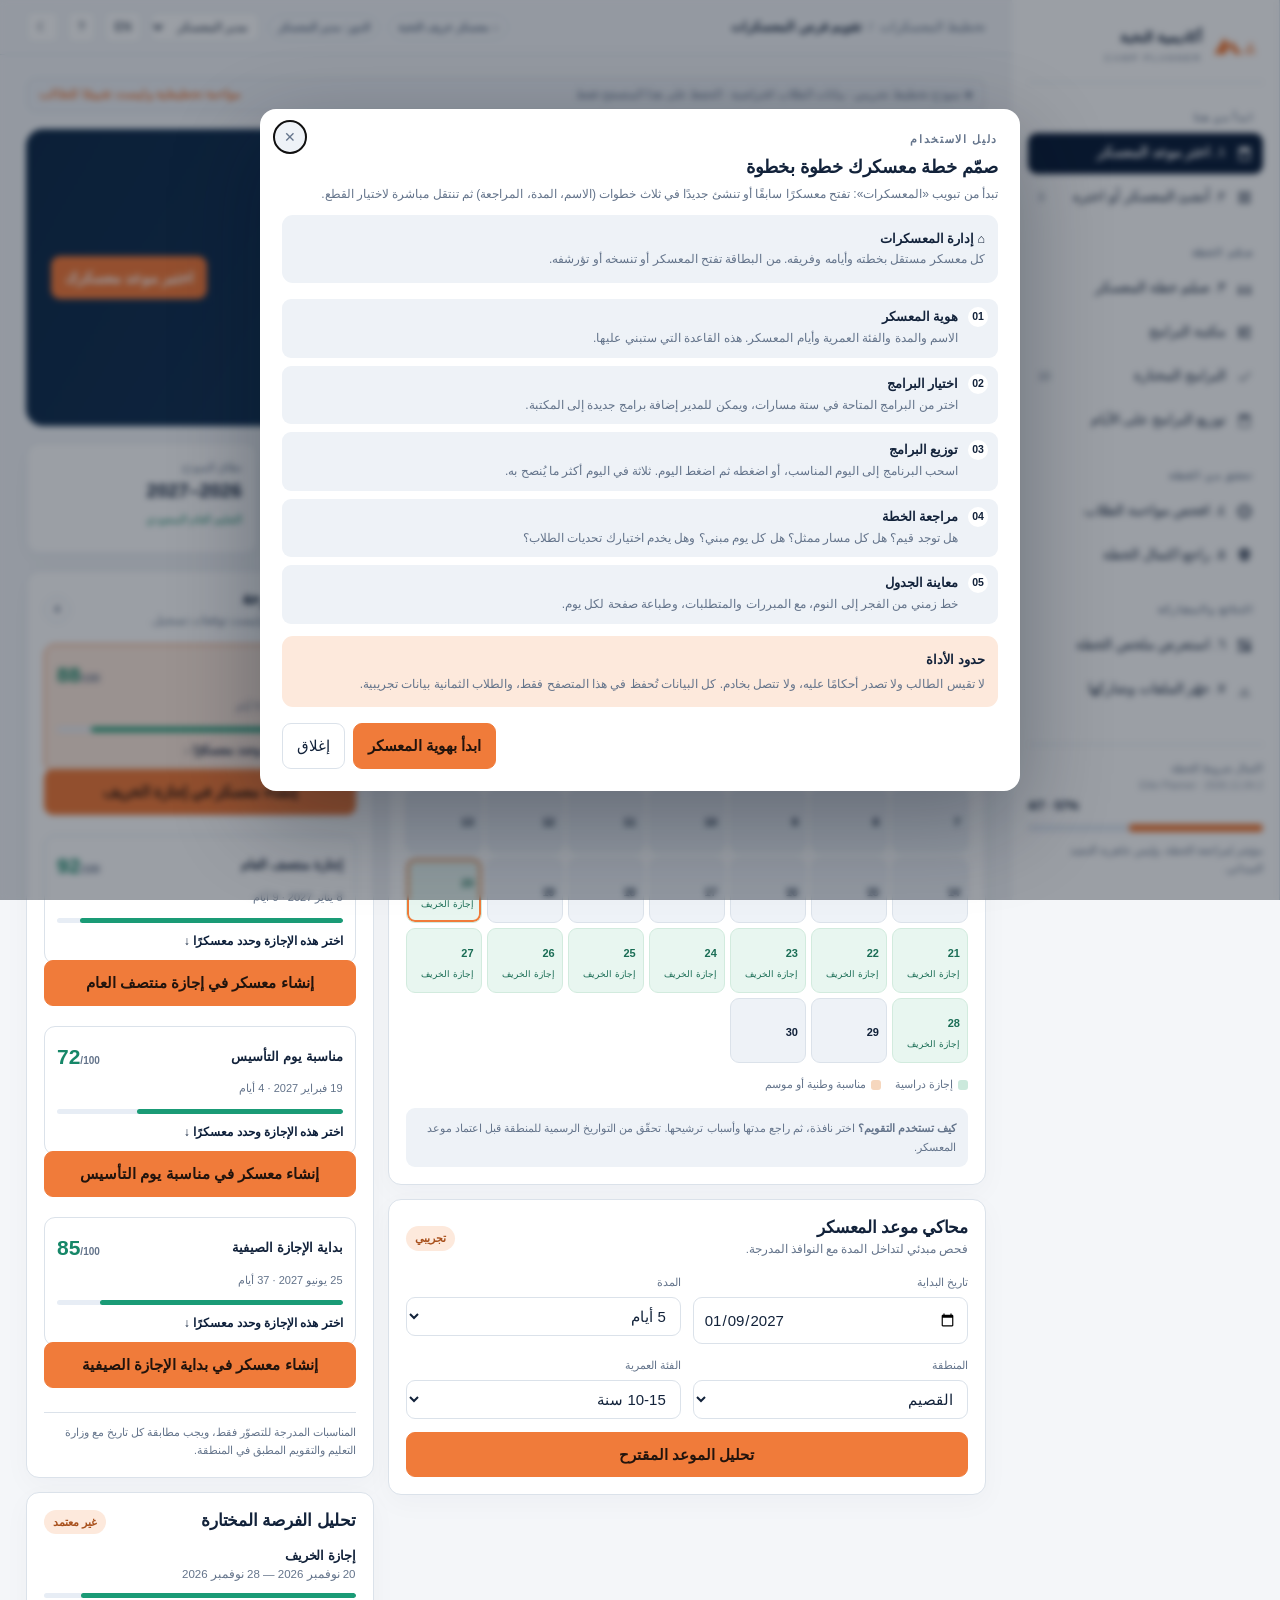
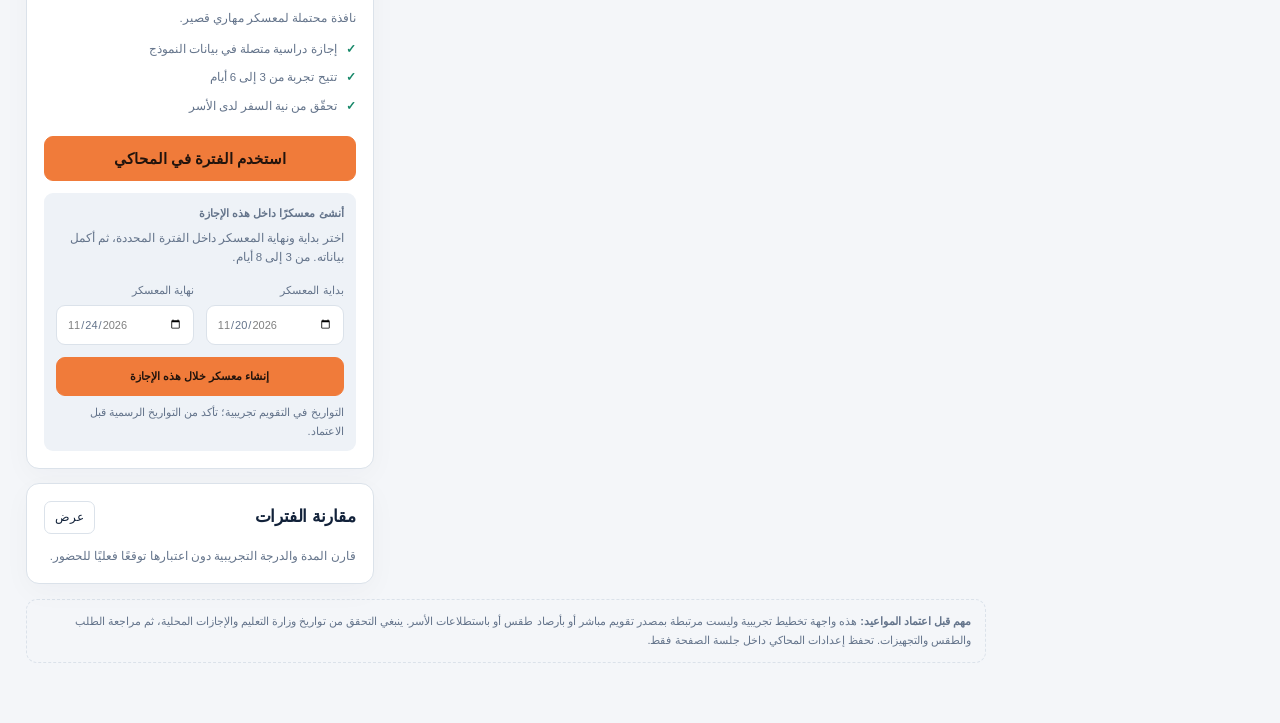
==== calendar.html @ 46fab177 "Expose create-camp buttons in calendar UI: calendar.html" ====
<!doctype html>
<html lang="ar" dir="rtl" data-theme="light">
<head>
<meta charset="utf-8">
<meta name="viewport" content="width=device-width,initial-scale=1">
<title>أكاديمية النخبة | منصة تخطيط المعسكرات</title>
<style>
:root{
  --bg:#f4f6f9;--surface:#fff;--soft:#eef2f7;--soft2:#e7edf5;--fg:#12223a;--muted:#64748b;
  --line:#dbe2ea;--accent:#f07b3a;--accentsoft:#fde9dc;--navy:#0d1f3a;--good:#168660;
  --warn:#c2410c;--bad:#b42318;--shadow:0 8px 28px #12223a08;
  color-scheme:light;
}
html[data-theme=dark]{
  --bg:#09131f;--surface:#101e30;--soft:#15263c;--soft2:#1a2c44;--fg:#e7edf5;--muted:#9fb0c4;
  --line:#26394e;--accentsoft:#3a281e;--good:#50cca0;--warn:#f0a868;--bad:#f07b7b;
  --shadow:0 8px 28px #0006;color-scheme:dark;
}
*{box-sizing:border-box}
body{margin:0;background:var(--bg);color:var(--fg);font:15px/1.7 Tahoma,"Segoe UI",Arial,sans-serif;-webkit-font-smoothing:antialiased}
button,input,select,textarea{font:inherit;color:inherit}
button{cursor:pointer;border:1px solid var(--line);border-radius:9px;background:var(--surface);padding:9px 14px;transition:.15s}
button:hover{border-color:var(--accent)}
button:disabled{cursor:not-allowed;opacity:.45}
button.primary{background:var(--accent);color:#22140d;border-color:var(--accent);font-weight:700}
button.primary:hover{filter:brightness(1.05)}
button.ghost{background:transparent}
button.small{font-size:12px;padding:5px 10px;border-radius:7px}
button.danger{color:var(--bad);border-color:#e0b4b4}
button.icon{padding:6px 9px}
a{color:inherit}
h1,h2,h3,h4{margin:0;line-height:1.35;letter-spacing:-.2px}
h1{font-size:26px;font-weight:800}
h2{font-size:18px;font-weight:800}
h3{font-size:15px;font-weight:700}
p{margin:0}
small{font-size:12px}
.muted{color:var(--muted)}
.help{color:var(--muted);font-size:12px;line-height:1.65}
.eyebrow{font-size:10.5px;letter-spacing:.16em;color:var(--muted);font-weight:700;text-transform:uppercase}
.mono{font-variant-numeric:tabular-nums}
.hidden{display:none!important}
.printonly{display:none}
.demo{display:flex;justify-content:space-between;align-items:center;gap:14px;flex-wrap:wrap;background:var(--soft);border:1px solid var(--line);border-radius:10px;padding:7px 12px;font-size:11.5px;color:var(--muted);margin-bottom:16px}
.demo span:last-child{color:var(--accent);font-weight:700;letter-spacing:.02em}

/* ---------- contextual manager guidance ---------- */
.admin-guide{background:var(--surface);border:1px solid var(--line);border-inline-start:3px solid var(--accent);border-radius:12px;padding:12px 15px;margin:0 0 17px;box-shadow:var(--shadow);font-size:12.5px}
.admin-guide-row{display:flex;gap:10px;align-items:flex-start}
.admin-guide-icon{width:23px;height:23px;flex:none;background:var(--accentsoft);color:var(--warn);border-radius:50%;display:grid;place-items:center;font-weight:800}
.admin-guide b{font-size:13px}.admin-guide p{color:var(--muted);margin:3px 0 0;line-height:1.8}
.admin-guide details{margin-top:9px;padding-top:8px;border-top:1px solid var(--line)}
.admin-guide summary{cursor:pointer;color:var(--fg);font-size:12px;font-weight:700}
.admin-guide:focus-within{outline:2px solid var(--accent);outline-offset:2px}
@media print{.admin-guide{display:none!important}}

/* ---------- layout ---------- */
#shell{display:grid;grid-template-columns:268px 1fr;min-height:100vh}
#sidebar{position:sticky;top:0;height:100vh;overflow:auto;background:var(--surface);border-inline-start:1px solid var(--line);padding:22px 16px;display:flex;flex-direction:column;gap:18px}
.brand{display:flex;align-items:center;gap:11px;padding:4px 6px 16px;border-bottom:1px solid var(--line)}
.brand svg{width:44px;height:24px;color:var(--accent);flex:none}
.brand b{display:block;font-size:14px}
.brand small{display:block;font-size:9.5px;letter-spacing:.2em;color:var(--muted)}
.navgroup{display:flex;flex-direction:column;gap:3px}
.navlabel{font-size:10px;letter-spacing:.14em;color:var(--muted);font-weight:700;padding:8px 10px 4px}
.navbtn{display:flex;align-items:center;gap:10px;width:100%;text-align:start;background:transparent;border:none;border-radius:9px;padding:9px 10px;font-size:13.5px;color:var(--fg)}
.navbtn svg{width:17px;height:17px;flex:none;opacity:.65}
.navbtn:hover{background:var(--soft)}
.navbtn.active{background:var(--navy);color:#fff;font-weight:700}
.navbtn.active svg{opacity:1}
html[data-theme=dark] .navbtn.active{background:var(--accent);color:#22140d}
.navbtn .cnt{margin-inline-start:auto;font-size:11px;color:var(--muted);font-variant-numeric:tabular-nums}
.navbtn.active .cnt{color:#ffffffb0}
.sidefoot{margin-top:auto;font-size:11px;color:var(--muted);border-top:1px solid var(--line);padding-top:14px;line-height:1.7}
.sidefoot b{color:var(--fg);display:block;font-size:12px;margin-top:2px}

#main{min-width:0;display:flex;flex-direction:column}
#topbar{position:sticky;top:0;z-index:20;display:flex;align-items:center;gap:12px;padding:11px 26px;background:color-mix(in srgb,var(--bg) 88%,transparent);backdrop-filter:blur(10px);border-bottom:1px solid var(--line)}
.crumb{font-size:12.5px;color:var(--muted);display:flex;gap:7px;align-items:center}
.crumb b{color:var(--fg)}
.toptools{margin-inline-start:auto;display:flex;align-items:center;gap:8px;flex-wrap:wrap}
.avatar{width:32px;height:32px;border-radius:50%;background:var(--navy);color:#fff;display:grid;place-items:center;font-size:12px;font-weight:700;flex:none}
html[data-theme=dark] .avatar{background:var(--accent);color:#22140d}
#app{padding:22px 26px 60px;max-width:1480px;width:100%}
#hamb{display:none}

/* ---------- blocks ---------- */
.pagehead{display:flex;gap:18px;align-items:flex-end;justify-content:space-between;margin-bottom:20px;flex-wrap:wrap}
.pagehead .actions{display:flex;gap:8px;flex-wrap:wrap}
.grid{display:grid;gap:16px}
.cols2{grid-template-columns:repeat(2,minmax(0,1fr))}
.cols3{grid-template-columns:repeat(3,minmax(0,1fr))}
.cols4{grid-template-columns:repeat(4,minmax(0,1fr))}
.spacer{margin-top:16px}
.card{background:var(--surface);border:1px solid var(--line);border-radius:14px;padding:18px;box-shadow:var(--shadow);min-width:0}
.card.pad0{padding:0;overflow:hidden}
.card h2{display:flex;align-items:center;gap:8px}
.row{display:flex;align-items:center;gap:10px;justify-content:space-between}
.row.start{justify-content:flex-start}
.wrap{flex-wrap:wrap}
.pill{display:inline-flex;align-items:center;gap:5px;font-size:11px;font-weight:700;padding:3px 9px;border-radius:999px;background:var(--soft);color:var(--muted);white-space:nowrap}
.pill.orange{background:var(--accentsoft);color:#a8501c}
html[data-theme=dark] .pill.orange{color:#ffb98a}
.pill.good{background:#16866014;color:var(--good)}
.pill.bad{background:#b4231814;color:var(--bad)}
.pill.navy{background:var(--navy);color:#fff}
html[data-theme=dark] .pill.navy{background:var(--accent);color:#22140d}
.pill.line{background:transparent;border:1px solid var(--line)}
.bar{height:8px;border-radius:99px;background:var(--soft2);overflow:hidden}
.bar>i{display:block;height:100%;border-radius:99px;background:var(--accent);transition:width .35s}
.bar.good>i{background:var(--good)}
.bar.bad>i{background:var(--bad)}
.kv{display:flex;align-items:baseline;gap:8px}
.big{font-size:30px;font-weight:800;letter-spacing:-1px;line-height:1}
.metric .label{font-size:12px;color:var(--muted);font-weight:600}
.metric .value{font-size:26px;font-weight:800;margin-top:6px;letter-spacing:-.5px}
.metric .sub{font-size:11.5px;color:var(--muted);margin-top:2px}
.note{background:var(--soft);border-radius:11px;padding:13px;font-size:13px}
.note.orange{background:var(--accentsoft)}
.empty{padding:26px 14px;text-align:center;color:var(--muted);font-size:13px}
hr.sep{border:none;border-top:1px solid var(--line);margin:14px 0}

/* ---------- forms ---------- */
label.fld{display:flex;flex-direction:column;gap:5px;font-size:12px;font-weight:700;color:var(--muted);min-width:0}
label.fld input,label.fld select,label.fld textarea{min-width:0;font-weight:400;color:var(--fg);border:1px solid var(--line);background:var(--surface);border-radius:8px;padding:8px 10px;font-size:13.5px;width:100%}
label.fld input:focus,label.fld select:focus,label.fld textarea:focus{outline:2px solid var(--accent);outline-offset:0;border-color:var(--accent)}
label.fld textarea{resize:vertical;min-height:70px;line-height:1.6}
.fields{display:grid;grid-template-columns:1fr 1fr;gap:12px}
.fields .wide{grid-column:1/-1}
.filters{display:flex;gap:9px;flex-wrap:wrap;margin:14px 0}
.filters input[type=search]{flex:1;min-width:180px;border:1px solid var(--line);background:var(--surface);border-radius:9px;padding:8px 12px;font-size:13px}
.filters select{border:1px solid var(--line);background:var(--surface);border-radius:9px;padding:8px 10px;font-size:13px}
.seg{display:inline-flex;flex-wrap:wrap;border:1px solid var(--line);border-radius:9px;overflow:hidden;background:var(--surface)}
.seg button{border:none;border-radius:0;padding:7px 12px;font-size:12.5px;background:transparent}
.seg button+button{border-inline-start:1px solid var(--line)}
.seg button.on{background:var(--navy);color:#fff;font-weight:700}
html[data-theme=dark] .seg button.on{background:var(--accent);color:#22140d}

/* ---------- library ---------- */
.custom-checks{display:grid;grid-template-columns:repeat(auto-fit,minmax(165px,1fr));gap:7px;padding:10px;border:1px solid var(--line);border-radius:9px;background:var(--soft);max-height:190px;overflow:auto;width:100%}
.custom-checks label{display:flex;align-items:center;gap:6px;font-size:12px;font-weight:400;color:var(--fg);cursor:pointer;line-height:1.5}
.custom-checks input{accent-color:var(--accent);flex:none}

.libgrid{display:grid;grid-template-columns:repeat(auto-fill,minmax(310px,1fr));gap:14px}
.libcard{background:var(--surface);border:1px solid var(--line);border-radius:13px;padding:15px;display:flex;flex-direction:column;gap:10px;position:relative;transition:.15s;border-inline-start:3px solid var(--tc,var(--line))}
.libcard:hover{box-shadow:0 10px 26px #12223a10;transform:translateY(-1px)}
.libcard.on{background:color-mix(in srgb,var(--accentsoft) 55%,var(--surface));border-color:var(--accent)}
.libcard .ttl{font-size:15px;font-weight:800;line-height:1.45}
.libcard .goal{font-size:12.5px;color:var(--muted);line-height:1.65;flex:1}
.libcard .meta{display:flex;gap:6px;flex-wrap:wrap;align-items:center}
.trackchip{display:inline-flex;align-items:center;gap:5px;font-size:10.5px;font-weight:700;padding:2px 8px;border-radius:99px;background:var(--soft);color:var(--muted)}
.trackchip i{width:7px;height:7px;border-radius:50%;background:var(--tc);display:inline-block}
.libcard .foot{display:flex;gap:7px;align-items:center;justify-content:space-between;border-top:1px dashed var(--line);padding-top:10px}

/* ---------- table ---------- */
.tablewrap{overflow:auto;border-radius:11px;border:1px solid var(--line)}
table{width:100%;border-collapse:collapse;font-size:13px;min-width:640px}
table.wide{min-width:1040px}
th,td{padding:9px 11px;text-align:start;border-bottom:1px solid var(--line);vertical-align:middle}
th{background:var(--soft);font-size:11.5px;color:var(--muted);font-weight:700;white-space:nowrap;position:sticky;top:0}
tr:last-child td{border-bottom:none}
tbody tr:hover{background:color-mix(in srgb,var(--soft) 55%,transparent)}
td select,td input{border:1px solid var(--line);background:var(--surface);border-radius:7px;padding:5px 8px;font-size:12.5px;max-width:100%}

/* ---------- day board ---------- */
.days{display:grid;grid-template-columns:repeat(auto-fill,minmax(322px,1fr));gap:14px}
.daycol{background:var(--surface);border:1px solid var(--line);border-radius:13px;padding:14px;display:flex;flex-direction:column;gap:10px;min-height:220px}
.daycol.over{border-color:var(--warn);box-shadow:0 0 0 3px #c2410c14}
.dayhead{display:flex;align-items:flex-start;justify-content:space-between;gap:8px;border-bottom:1px solid var(--line);padding-bottom:9px}
.dayhead b{font-size:13.5px}
.dayhead small{display:block;color:var(--muted);font-size:11px;font-weight:400}
.chip{display:flex;align-items:center;gap:7px;background:var(--soft);border-radius:9px;padding:7px 9px;font-size:12px;line-height:1.45}
.chip .x{border:none;background:transparent;color:var(--muted);padding:0 2px;font-size:14px;line-height:1}
.chip .x:hover{color:var(--bad)}
.chip i.dot{width:6px;height:6px;border-radius:50%;flex:none;background:var(--tc)}
.chip.core{background:var(--accentsoft)}

/* ---------- readiness ---------- */
.checks{display:flex;flex-direction:column;gap:0}
.check{display:flex;gap:11px;align-items:flex-start;padding:11px 0;border-bottom:1px solid var(--line)}
.check:last-child{border-bottom:none}
.check .ic{width:22px;height:22px;border-radius:50%;display:grid;place-items:center;font-size:12px;flex:none;margin-top:2px}
.check .ic.ok{background:#16866018;color:var(--good)}
.check .ic.no{background:#c2410c18;color:var(--warn)}
.check b{font-size:13.5px;display:block}
.check p{font-size:12px;color:var(--muted);line-height:1.6}
.ring{width:96px;height:96px;flex:none;position:relative}
.ring svg{width:100%;height:100%;transform:rotate(-90deg)}
.ring .val{position:absolute;inset:0;display:grid;place-items:center;font-size:20px;font-weight:800}


/* ---------- lego builder ---------- */
.stepper{display:flex;gap:8px;flex-wrap:wrap;margin-bottom:18px}
.st{flex:1 1 148px;display:flex;flex-direction:column;align-items:center;gap:8px;background:var(--surface);border:1px solid var(--line);border-radius:12px;padding:14px 10px 12px;font-size:12.5px;text-align:center;min-width:0}
.st b{width:38px;height:38px;border-radius:11px;background:var(--soft);display:grid;place-items:center;font-size:15px;flex:none;font-weight:800}
.st span{font-weight:700;max-width:100%;white-space:nowrap;overflow:hidden;text-overflow:ellipsis}

.st.on{border-color:var(--accent);background:color-mix(in srgb,var(--accentsoft) 55%,var(--surface));box-shadow:0 0 0 3px #f07b3a14}
.st.on b{background:var(--accent);color:#22140d}
.st.done b{background:var(--good);color:#fff}


.plate{position:relative;border-radius:14px;background:var(--surface);border:1px solid var(--line);padding:10px;
  background-image:radial-gradient(circle at 5px 5px,var(--soft2) 2.6px,transparent 3px);background-size:18px 18px;transition:.15s}
.plate.drop{border-color:var(--accent);box-shadow:0 0 0 3px #f07b3a22;background-color:var(--accentsoft)}
.plate .phead{display:flex;justify-content:space-between;align-items:flex-start;gap:8px;background:var(--surface);border:1px solid var(--line);border-radius:9px;padding:6px 9px;margin-bottom:8px}
.plate .phead b{font-size:12.5px;display:block;line-height:1.4}
.plate .phead small{color:var(--muted);font-size:10.5px}
.plate .pbody{min-height:96px;display:flex;flex-direction:column;gap:2px}
.plate.armed{border-color:var(--accent);border-style:dashed}
.plate.armed .pbody:after{content:attr(data-hint);display:block;text-align:center;color:var(--muted);font-size:11px;padding:16px 0}

.brick{position:relative;color:#fff;border-radius:8px;padding:8px 11px 7px;font-size:12px;line-height:1.45;cursor:grab;background:var(--bc);
  box-shadow:0 3px 0 rgba(0,0,0,.18), inset 0 -2px 0 rgba(0,0,0,.12);margin-top:11px;user-select:none;transition:transform .12s}
.brick:hover{transform:translateY(-1px)}
.brick:active{cursor:grabbing}
.brick .studs{position:absolute;top:-5px;inset-inline-start:9px;display:flex;gap:4px;pointer-events:none}
.brick .studs i{width:9px;height:9px;border-radius:50%;background:var(--bc);filter:brightness(1.16);box-shadow:inset 0 -1px 0 rgba(0,0,0,.18)}
.brick b{font-weight:700}
.brick .meta{font-size:10px;opacity:.9;margin-top:2px;display:flex;gap:8px;flex-wrap:wrap}
.brick .meta span{white-space:nowrap}
.brick.held{outline:3px solid #fff;outline-offset:-3px;transform:translateY(-3px) rotate(-1.5deg);box-shadow:0 8px 18px rgba(0,0,0,.28)}
.brick.mini{padding:4px 8px 3px;font-size:10px;margin-top:8px;border-radius:6px}
.brick.mini .studs i{width:6px;height:6px}
.brick.ghost{opacity:.45;filter:grayscale(.25)}

.tray{border:1px dashed var(--line);background:var(--soft);border-radius:14px;padding:12px;display:flex;gap:10px;flex-wrap:wrap;align-content:flex-start;min-height:86px}
.tray .brick{margin-top:10px;flex:0 0 auto;max-width:200px}
.tray .empty{width:100%;text-align:center;color:var(--muted);font-size:12px;padding:18px 0}

.bins{display:grid;grid-template-columns:repeat(auto-fill,minmax(196px,1fr));gap:10px}
.bin{position:relative;background:var(--soft);border:1px solid var(--line);border-radius:12px;padding:10px;display:flex;flex-direction:column;gap:6px}
.bin .ttl{font-size:12px;font-weight:700;line-height:1.45;padding-top:6px}
.bin .sub{font-size:10.5px;color:var(--muted)}
.bin .row{margin-top:auto}
.bin .studs{position:absolute;top:-1px;inset-inline-start:10px;display:flex;gap:4px}
.bin .studs i{width:8px;height:8px;border-radius:50%;background:var(--bc)}

.struct{display:grid;grid-template-columns:repeat(6,1fr);gap:6px;align-items:end;min-height:170px}
.struct .col{display:flex;flex-direction:column;justify-content:flex-end;gap:3px}
.struct .col .brick{margin-top:6px}
.struct .lbl{text-align:center;font-size:10px;color:var(--muted);margin-top:6px}

.checklg{display:flex;flex-direction:column;gap:8px}
.cg{display:flex;gap:10px;align-items:flex-start;background:var(--soft);border-radius:10px;padding:10px 12px;border:1px solid transparent}
.cg.ok{background:#16866010;border-color:#16866030}
.cg.no{background:#c2410c0d;border-color:#c2410c30}
.cg .led{width:26px;height:26px;border-radius:8px;display:grid;place-items:center;font-size:12px;flex:none;background:var(--surface)}
.cg.ok .led{color:var(--good)}
.cg.no .led{color:var(--warn)}
.cg b{font-size:12.5px}
.cg p{margin:0;font-size:11px;color:var(--muted)}

.plan-day{display:grid;grid-template-columns:64px 1fr;gap:12px;padding:12px 0;border-bottom:1px solid var(--line)}
.plan-day:last-child{border-bottom:none}
.plan-day .dn{background:var(--navy);color:#fff;border-radius:10px;display:grid;place-items:center;height:44px;font-weight:800;font-size:12px}
html[data-theme=dark] .plan-day .dn{background:var(--accent);color:#22140d}
.plan-brick{display:grid;grid-template-columns:4px 1fr;gap:10px;background:var(--soft);border-radius:9px;padding:8px 10px;margin-bottom:6px}
.plan-brick i{background:var(--bc);border-radius:3px}
.plan-brick .why{font-size:11px;color:var(--muted);line-height:1.6;margin-top:2px}
.sharebox{display:flex;gap:8px;align-items:center;margin-top:10px}
.sharebox input{flex:1;min-width:0;border:1px solid var(--line);background:var(--soft);border-radius:8px;padding:8px 10px;font-size:11.5px;direction:ltr}

.build2{display:grid;grid-template-columns:1fr 300px;gap:16px;align-items:start}
.build3{display:grid;grid-template-columns:340px 1fr;gap:16px;align-items:start}
.bar-strip{display:flex;gap:16px;flex-wrap:wrap;align-items:center;background:var(--surface);border:1px solid var(--line);border-radius:11px;padding:9px 14px;font-size:11.5px;color:var(--muted);margin-bottom:16px}
.bar-strip b{color:var(--fg);font-size:14px;margin-inline-start:4px;font-variant-numeric:tabular-nums}
.buildbar{height:7px;border-radius:99px;background:var(--soft2);flex:1;min-width:80px;overflow:hidden}
.buildbar>i{display:block;height:100%;background:var(--accent);border-radius:99px}
@media(max-width:1080px){.build2,.build3{grid-template-columns:1fr}}

/* ---------- camps ---------- */
.campgrid{display:grid;grid-template-columns:repeat(auto-fill,minmax(288px,1fr));gap:14px}
.campcard{background:var(--surface);border:1px solid var(--line);border-radius:14px;overflow:hidden;box-shadow:var(--shadow);cursor:pointer;transition:.15s;display:flex;flex-direction:column}
.campcard:hover{transform:translateY(-2px);box-shadow:0 14px 34px #12223a18;border-color:var(--accent)}
.campcard.active{border-color:var(--accent);box-shadow:0 0 0 2px #f07b3a33}
.campcover{height:74px;background:linear-gradient(130deg,var(--c1),var(--c2));padding:9px 11px;display:flex;align-items:flex-start;justify-content:space-between;position:relative;overflow:hidden}
.campcover:after{content:"";position:absolute;inset:0;background-image:radial-gradient(circle at 5px 5px,#ffffff2b 2.6px,transparent 3px);background-size:17px 17px}
.campcover .pill{position:relative;z-index:1;background:#fff;color:#12223a}
.campcover svg{width:36px;height:19px;color:#fff;opacity:.9;position:relative;z-index:1}
.campbody{padding:13px;display:flex;flex-direction:column;gap:7px;flex:1}
.campbody h3{font-size:15px;line-height:1.4}
.cc-metrics{display:flex;gap:10px;flex-wrap:wrap;font-size:11px;color:var(--muted)}
.cc-metrics b{color:var(--fg);font-size:12px}
.cc-foot{display:flex;align-items:center;justify-content:space-between;gap:6px;margin-top:auto;padding-top:9px;border-top:1px dashed var(--line);flex-wrap:wrap}
.wizdots{display:flex;gap:6px;margin:12px 0 18px}
.wizdots i{height:5px;flex:1;border-radius:99px;background:var(--soft2)}
.wizdots i.on{background:var(--accent)}

/* ---------- daily timeline ---------- */
.tl{--tl-time:92px;position:relative;margin-top:6px}
.tl:before{content:"";position:absolute;top:8px;bottom:8px;inset-inline-start:calc(var(--tl-time) + 17px);width:2px;background:var(--soft2)}
.tlrow{display:grid;grid-template-columns:var(--tl-time) 34px 1fr;gap:10px;align-items:flex-start;position:relative;padding:4px 0}
.tltime{font-size:10.5px;color:var(--muted);text-align:end;padding-top:9px;direction:ltr;font-variant-numeric:tabular-nums;white-space:nowrap}
.tldot{width:32px;height:32px;border-radius:50%;background:var(--navy);color:#fff;display:grid;place-items:center;position:relative;z-index:1;box-shadow:0 0 0 3px var(--surface)}
.tldot svg{width:15px;height:15px}
.tlrow.prog .tldot{background:var(--accent);color:#22140d}
.tlbody{padding-top:5px;min-width:0}
.tlbody>b{font-size:12.5px;display:block}
.tlprog{display:flex;flex-wrap:wrap;align-items:center;gap:8px;width:fit-content;max-width:100%;background:color-mix(in srgb,var(--bc) 13%,var(--surface));border-inline-start:3px solid var(--bc);border-radius:8px;padding:6px 9px;margin:5px 0}
.tlname{font-size:12px;font-weight:700}
.tlmeta{font-size:10px;color:var(--muted)}
.tlwhy{flex-basis:100%;font-size:10.5px;color:var(--muted);line-height:1.6}
.tlhint{font-size:10.5px;color:var(--muted)}
.tlrow.tl-empty .tldot{opacity:.5}
.daybar{display:flex;gap:12px;align-items:center;border-bottom:1px solid var(--line);padding-bottom:10px;margin-bottom:8px}
.daynum{background:var(--navy);color:#fff;border-radius:10px;padding:6px 12px;text-align:center;line-height:1.15;min-width:56px}
.daynum small{font-size:8.5px;letter-spacing:.08em;opacity:.75;display:block}
.daynum b{font-size:18px}
html[data-theme=dark] .daynum{background:var(--accent);color:#22140d}
@media(max-width:600px){.tl{--tl-time:68px}.tltime{font-size:9.5px}.tlbody>b{font-size:11.5px}}
/* ---------- misc ---------- */
#modal{border:none;padding:0;border-radius:16px;max-width:min(760px,94vw);width:100%;background:var(--surface);color:var(--fg);box-shadow:0 30px 90px #07101f55}
#modal::backdrop{background:#07101f66;backdrop-filter:blur(3px)}
#modal .inner{padding:22px;max-height:88vh;overflow:auto}
#modal .x{position:absolute;inset-inline-end:14px;top:12px;width:32px;height:32px;display:grid;place-items:center;border:none;border-radius:50%;background:var(--soft);font-size:14px;color:var(--muted);padding:0;line-height:1}
#toasts{position:fixed;inset-inline-end:20px;bottom:20px;z-index:80;display:flex;flex-direction:column;gap:8px}
.toast{background:var(--navy);color:#fff;padding:10px 15px;border-radius:10px;font-size:12.5px;box-shadow:0 12px 30px #07101f55;animation:pop .25s ease}
@keyframes pop{from{opacity:0;transform:translateY(8px)}}
.phase{display:grid;gap:8px}
.phase .p{display:grid;grid-template-columns:auto 1fr;gap:10px;align-items:start;font-size:12.5px;line-height:1.75}
.phase .p>b:first-child{display:grid;place-items:center;width:22px;height:22px;border-radius:6px;background:var(--soft);font-size:11px;flex:none}
.phase .p span{color:var(--muted)}
.pv{display:flex;gap:10px;align-items:center;font-size:12px;padding:7px 0;border-bottom:1px dashed var(--line)}
.pv:last-child{border:none}
.tagcloud{display:flex;gap:6px;flex-wrap:wrap}
.ladder{display:flex;flex-direction:column;gap:6px}
.step{display:flex;gap:10px;align-items:center;font-size:12.5px;padding:8px 10px;background:var(--soft);border-radius:9px}
.step>b:first-child{width:20px;height:20px;display:grid;place-items:center;border-radius:50%;background:var(--surface);font-size:10.5px;flex:none;flex:none}
.locked{display:grid;place-items:center;gap:10px;padding:44px 20px;text-align:center}
.statline{display:flex;gap:14px;flex-wrap:wrap;font-size:12px;color:var(--muted)}
.statline b{color:var(--fg);font-size:13px}
.legend{display:flex;gap:12px;flex-wrap:wrap;font-size:11.5px;color:var(--muted)}
.legend i{width:8px;height:8px;border-radius:50%;display:inline-block;margin-inline-end:5px}

/* matrix */
.matrix td,.matrix th{text-align:center;font-size:12px}
.matrix td:first-child,.matrix th:first-child{text-align:start}
.matrix .cell{display:inline-grid;place-items:center;min-width:30px;height:24px;border-radius:6px;background:var(--soft);font-size:11.5px;font-weight:700}
.matrix .cell.z{background:transparent;color:#cfd8e3}
.matrix .cell.l1{background:#f07b3a22;color:#a8501c}
.matrix .cell.l2{background:#f07b3a55;color:#7a3711}
.matrix .cell.l3{background:var(--accent);color:#22140d}


/* Clean professional program cards and compact responsive builder stats */
.ui-line-icon{display:block;width:19px;height:19px;flex:none}
.bar-strip{display:grid;grid-template-columns:repeat(4,minmax(0,1fr));gap:10px 14px;align-items:center;padding:13px 15px;overflow:visible}
.build-stat{display:flex;align-items:center;gap:7px;min-width:0;flex-wrap:wrap;line-height:1.4}
.build-stat-label{font-size:11.5px;line-height:1.5;min-width:0;color:var(--muted)}
.build-stat b{font-size:19px;margin-inline-start:auto;color:var(--fg);white-space:nowrap;direction:ltr;unicode-bidi:isolate}
.build-stat-icon{color:var(--accent);background:var(--accentsoft);border-radius:9px;width:31px;height:31px;display:grid;place-items:center;flex:none}
.build-stat-icon .ui-line-icon{width:17px;height:17px}
.bar-strip .buildbar{grid-column:1/-1;width:100%;height:7px;margin:0;min-width:0}
.bin{padding:14px;gap:9px;overflow:hidden;border-radius:13px;background:var(--surface);border-inline-start:3px solid var(--bc);min-height:173px}
.bin .ttl{font-size:13px;line-height:1.5;font-weight:800;padding:0;overflow-wrap:anywhere}
.bin .program-icon{display:grid;place-items:center;align-self:flex-start;flex:none;width:37px;height:37px;border-radius:10px;background:color-mix(in srgb,var(--bc) 12%,var(--surface));color:var(--bc)}
.bin .program-icon svg{width:20px;height:20px}
.bin .row{gap:6px;flex-wrap:wrap;align-items:center}
.bin .studs,.brick .studs{display:none!important}
.brick{margin-top:0;box-shadow:none;border:1px solid color-mix(in srgb,var(--bc) 75%,#fff);display:flex;align-items:center;flex-wrap:wrap;gap:5px 8px;min-height:43px;cursor:grab}
.brick .brick-symbol{display:inline-grid;place-items:center;flex:none;background:#ffffff26;border-radius:6px;width:26px;height:26px}
.brick .brick-symbol svg{width:16px;height:16px}
.brick b{flex:1;min-width:100px;overflow-wrap:anywhere}
.brick .meta{flex-basis:100%;margin-top:0}
.brick.mini{margin-top:4px;min-height:31px;padding:4px 6px}
.brick.mini .brick-symbol{width:19px;height:19px}
.brick.mini .brick-symbol svg{width:13px;height:13px}
.tray .brick{margin-top:0}
@media(max-width:1150px){.bar-strip{grid-template-columns:repeat(2,minmax(0,1fr))}}
@media(max-width:580px){.bar-strip{grid-template-columns:repeat(2,minmax(0,1fr));gap:12px 8px}.build-stat{align-items:flex-start}.build-stat b{width:100%;margin-inline-start:37px}.build-stat-label{font-size:10.5px}.bin{min-height:150px}}

@media print{
  @page{size:A4;margin:12mm}
  body{background:#fff}
  #sidebar,#topbar,.noprint,#toasts,.pagehead,.stepper,.bar-strip{display:none!important}
  #shell{grid-template-columns:1fr}
  #app{padding:0;max-width:none}
  .card{box-shadow:none;border:none;padding:0 0 10px;break-inside:auto}
  .tablewrap{border:none;overflow:visible}
  table{min-width:0!important;font-size:10px}
  th{background:#f1f4f8!important;color:#33415c!important;position:static}
  th,td{padding:5px 6px;border-bottom:1px solid #dbe2ea}
  tr{break-inside:avoid}
  .ring,.bar,.pill,.trackchip{print-color-adjust:exact;-webkit-print-color-adjust:exact}
  .grid{display:block}
  .card+.card{margin-top:8px}
  #app h1{font-size:17px}
  #app h2{font-size:13px}
  .help{font-size:9.5px}
  .printonly{display:block!important}
    .screenonly,.ring{display:none!important}
  .keep{break-inside:avoid}
  .pbreak{break-before:page}
  .pheadline{display:block;font-size:9px;color:#64748b;margin-bottom:6px;padding-bottom:4px;border-bottom:1px solid #e2e8f0}
  .printcover{display:block;margin-bottom:12px;border-bottom:2px solid #0d1f3a;padding-bottom:10px}
  .dayblock{border:none;padding:0;box-shadow:none;break-inside:auto}
  .daybar{border-bottom:2px solid #0d1f3a}
  .tl:before{background:#cbd5e1}
  .tldot{background:#0d1f3a!important;color:#fff!important;box-shadow:none}
  .tlrow.prog .tldot{background:#f07b3a!important;color:#22140d!important}
  .tlprog{border:1px solid #e2e8f0;border-inline-start:3px solid #94a3b8}
  .tlwhy{color:#475569}
  a[href]:after{content:''}
}
@media(max-width:1080px){
  .cols4{grid-template-columns:repeat(2,minmax(0,1fr))}
  .cols3{grid-template-columns:repeat(2,minmax(0,1fr))}
}
@media(max-width:860px){
  #shell{grid-template-columns:1fr}
  #sidebar{position:fixed;inset-inline-start:0;top:0;z-index:60;width:270px;transform:translateX(110%);transition:.2s;box-shadow:0 0 60px #0003}
  html[dir=rtl] #sidebar{inset-inline-start:auto;inset-inline-end:0;transform:translateX(-110%)}
  #sidebar.open{transform:none}
  #hamb{display:inline-block}
  #app{padding:16px 14px 50px}
  .cols2,.cols3,.cols4{grid-template-columns:1fr}
  .fields{grid-template-columns:1fr}
  h1{font-size:21px}
  #topbar{padding:9px 14px}
  .crumb{display:none}
}

/* ---------- Executive A4 print design: Daily program preview ---------- */
.print-day-masthead,.print-camp-title,.print-day-context,.print-section-label,.print-day-foot{display:none}
@media print{
  @page{size:A4 portrait;margin:9mm 11mm 10mm}
  html,body{background:#fff!important;color:#10233f!important;print-color-adjust:exact;-webkit-print-color-adjust:exact}
  #app{padding:0!important;max-width:none!important}
  .printcover,.print-supplement,.admin-guide,.admin-guidance{display:none!important}
  .dayblock{display:block!important;margin:0!important;padding:0!important;border:0!important;box-shadow:none!important;break-inside:avoid-page;page-break-inside:avoid;min-height:0!important}
  .dayblock.pbreak{break-before:page;page-break-before:always}
  .dayblock .print-day-masthead{display:flex!important;justify-content:space-between;align-items:center;gap:10mm;border-bottom:1px solid #cfd9e5;padding:0 0 3mm;margin-bottom:4mm}
  .print-brand{display:flex;gap:3mm;align-items:center}
  .print-brand-mark{width:10mm;height:10mm;border-radius:3mm;background:#112b4a;color:#ff873f;display:grid;place-items:center;font-size:20px;font-weight:900}
  .print-brand-logo{display:block;width:11mm;height:11mm;object-fit:contain;flex:none;border-radius:2.5mm;print-color-adjust:exact;-webkit-print-color-adjust:exact}
  .print-brand strong{display:block;font-size:11pt;line-height:1.35;color:#10233f}
  .print-brand small{display:block;font-size:7.3pt;letter-spacing:.05em;color:#677d98}
  .print-document-tag{font-size:7pt;font-weight:700;letter-spacing:.02em;color:#87481f;background:#fff0e3;border:1px solid #f9d9c0;border-radius:5px;padding:1.5mm 3mm;white-space:nowrap}
  .dayblock .print-camp-title{display:block!important;color:#526780;font-size:9pt;font-weight:700;margin:0 0 2mm}
  .dayblock .daybar{padding:3mm 3.5mm!important;margin:0!important;gap:3mm!important;align-items:center!important;background:#112b4a!important;border:0!important;border-radius:3mm;color:#fff!important;break-inside:avoid}
  .dayblock .daynum{min-width:16mm;height:16mm;display:grid;align-content:center;background:#f5823c!important;color:#192536!important;padding:1.2mm 2mm!important;border-radius:2mm}
  .dayblock .daynum small{font-size:6.5pt;opacity:.85;color:#192536!important}
  .dayblock .daynum b{font-size:17pt;line-height:1.1}
  .dayblock .daybar>div:nth-child(2)>b{font-size:13pt!important;color:#fff!important;line-height:1.4!important}
  .dayblock .daybar .help{font-size:8pt!important;color:#d9e6f4!important}
  .dayblock .daybar .pill{border:1px solid #8aa0b9;background:#ffffff19!important;color:#fff!important;font-size:7.5pt}
  .dayblock .print-day-context{display:grid!important;grid-template-columns:repeat(4,minmax(0,1fr));gap:2mm;margin:3mm 0 4mm}
  .print-day-context>div{border:1px solid #dbe4ed;background:#f4f7fa;border-radius:2mm;padding:2mm 3mm;min-width:0}
  .print-day-context span{display:block;font-size:6.5pt;color:#60758c;margin-bottom:1mm}
  .print-day-context b{display:block;color:#17324e;font-size:8.5pt;line-height:1.4;overflow-wrap:anywhere}
  .dayblock .print-section-label{display:flex!important;align-items:center;justify-content:space-between;border-bottom:1.4px solid #dfebf5;padding-bottom:2mm;margin:1mm 0 2mm}
  .print-section-label b{font-size:9pt;color:#142b47}
  .print-section-label span{font-size:7pt;color:#697d91}
  .dayblock .tl{--tl-time:30mm!important;margin:0!important;display:flex!important;flex-direction:column;gap:0!important}
  .dayblock .tl:before{display:none!important}
  .dayblock .tlrow{display:grid!important;grid-template-columns:30mm 9mm minmax(0,1fr)!important;gap:2mm!important;align-items:center!important;border-bottom:1px solid #e5ebf2;padding:1.5mm 2mm!important;min-height:8.2mm!important;break-inside:avoid!important;page-break-inside:avoid!important}
  .dayblock .tlrow:nth-child(even){background:#f7f9fc!important}
  .dayblock .tlrow.prog{background:#fff9f3!important}
  .dayblock .tltime{direction:ltr;text-align:center;padding:0!important;font-size:8pt!important;font-weight:750;color:#233d5b!important;white-space:nowrap}
  .dayblock .tldot{display:grid!important;place-items:center!important;width:7.3mm!important;height:7.3mm!important;border-radius:2mm!important;background:#e9eff6!important;color:#385a79!important;box-shadow:none!important}
  .dayblock .tlrow.prog .tldot{background:#ffe6d3!important;color:#bd5b20!important}
  .dayblock .tldot svg{width:4.4mm!important;height:4.4mm!important}
  .dayblock .tlbody{padding:0!important;display:flex!important;align-items:center;flex-wrap:wrap;gap:1mm 2mm;min-width:0}
  .dayblock .tlbody>b{font-size:8.5pt!important;line-height:1.35;color:#17304e!important;margin:0;min-width:24mm}
  .dayblock .tlprog{padding:1mm 2mm!important;margin:0!important;display:flex!important;flex-wrap:wrap;gap:0.8mm 2mm!important;max-width:100%!important;border:0!important;border-inline-start:2px solid var(--bc)!important;background:#fff!important;border-radius:1.5mm;box-shadow:0 0 0 1px #e9edf2 inset}
  .dayblock .tlname{font-size:8pt!important;line-height:1.3;color:#17304e!important}
  .dayblock .tlmeta{font-size:6.8pt!important;line-height:1.3;color:#697c91!important}
  .dayblock .tlwhy{font-size:7pt!important;line-height:1.45;color:#5e7184!important}
  .dayblock .tlhint{font-size:7pt!important;color:#9ba7b7!important}
  .dayblock .print-day-foot{display:flex!important;align-items:flex-start;justify-content:space-between;gap:6mm;border-top:1px solid #cbd9e7;margin-top:4mm;padding:2mm 0 0;color:#62758b;font-size:7pt;line-height:1.5}
  .print-day-foot span{max-width:150mm}
  .print-day-foot b{white-space:nowrap;color:#17304e}
}


/* Opportunity calendar — camp planning prototype */
.oc-page{--oc-orange:#f47b3b;--oc-green:#168768}
.oc-hero{border-radius:17px;background:linear-gradient(120deg,#112b49,#1b4166);padding:22px 25px;color:white;display:flex;justify-content:space-between;gap:18px;align-items:center;margin-bottom:16px;overflow:hidden}
.oc-hero h1{font-size:clamp(23px,3vw,31px);line-height:1.5;color:white;margin:3px 0}
.oc-hero p{color:#cbd8e7;font-size:12px;max-width:620px}
.oc-hero .oc-kicker{color:#ffae77;font-weight:800;font-size:11px}
.oc-hero button{background:#f47b3b;border:0;color:white;white-space:nowrap;font-weight:800}
.oc-stats{display:grid;grid-template-columns:repeat(4,minmax(0,1fr));gap:11px;margin-bottom:16px}
.oc-stat,.oc-panel{background:var(--surface);border:1px solid var(--line);border-radius:13px;box-shadow:var(--shadow)}
.oc-stat{padding:15px;min-width:0}
.oc-stat span{font-size:11px;color:var(--muted);display:block}
.oc-stat strong{display:block;font-size:24px;line-height:1.5;color:var(--fg)}
.oc-stat small{font-size:10.5px;color:var(--oc-green)}
.oc-grid{display:grid;grid-template-columns:minmax(0,1.55fr) minmax(260px,.9fr);gap:14px;align-items:start}
.oc-stack{display:grid;gap:14px}
.oc-panel{padding:17px;min-width:0}
.oc-panel h2{font-size:17px;margin:0}
.oc-panel h3{font-size:13px;margin:0}
.oc-head{display:flex;justify-content:space-between;gap:9px;align-items:center;margin-bottom:13px}
.oc-muted{font-size:11.5px;color:var(--muted)}
.oc-arrows{display:flex;gap:7px;align-items:center}
.oc-arrows button{padding:3px 10px;font-size:18px;min-width:32px}
.oc-arrows b{min-width:112px;text-align:center;font-size:13px}
.oc-filters{display:flex;gap:7px;flex-wrap:wrap;margin-bottom:12px}
.oc-filters button{font-size:11px;padding:5px 9px}
.oc-filters button.active{background:var(--accentsoft);border-color:var(--accent);color:var(--warn)}
.oc-week,.oc-cells{display:grid;grid-template-columns:repeat(7,minmax(0,1fr));gap:5px}
.oc-week{margin-bottom:5px}
.oc-week span{text-align:center;color:var(--muted);font-size:10px;padding:5px 0}
.oc-cell{border:1px solid var(--line);border-radius:9px;background:var(--soft);min-height:65px;padding:7px;text-align:start;position:relative;min-width:0}
.oc-cell b{font-size:11px}
.oc-cell small{display:block;font-size:9px;white-space:nowrap;overflow:hidden;text-overflow:ellipsis;margin-top:3px}
.oc-cell.break{background:#e8f6f0;border-color:#d2ebde;color:#1a6d55}
.oc-cell.national,.oc-cell.season{background:#fff0e5;border-color:#f5ddc9;color:#ad5d28}
.oc-cell.current{outline:2px solid var(--accent);outline-offset:-2px}
.oc-cell.selected{box-shadow:inset 0 0 0 2px var(--accent)}
.oc-cell.off{border:0;background:transparent;cursor:default}
.oc-legend{display:flex;gap:14px;flex-wrap:wrap;font-size:11px;color:var(--muted);margin-top:12px}
.oc-legend i{display:inline-block;width:10px;height:10px;border-radius:3px;vertical-align:middle;margin-inline-end:5px}
.oc-hint{padding:11px 12px;border-radius:9px;background:var(--soft);color:var(--muted);font-size:11px;margin-top:14px}
.oc-op{display:block;width:100%;padding:12px;border:1px solid var(--line);border-radius:11px;text-align:start;margin-top:8px;background:var(--surface)}
.oc-op:hover{border-color:var(--accent)}
.oc-op.active{background:var(--accentsoft);border-color:var(--accent)}
.oc-op strong{display:block;font-size:13px}
.oc-op small{font-size:11px;color:var(--muted)}
.oc-op .oc-score{font-size:21px;font-weight:850;color:var(--oc-green);direction:ltr}
.oc-score small{font-size:10px}
.oc-meter{height:5px;background:var(--soft2);border-radius:8px;overflow:hidden;margin-top:9px}
.oc-meter i{height:100%;display:block;border-radius:8px;background:#1a9b76}
.oc-row{display:flex;align-items:center;justify-content:space-between;gap:8px}
.oc-reason{display:flex;gap:9px;align-items:start;margin:9px 0;font-size:11.5px;color:var(--muted)}
.oc-reason i{font-style:normal;color:var(--oc-green);font-weight:800}
.oc-form{display:grid;grid-template-columns:1fr 1fr;gap:12px;margin-top:13px}
.oc-form label{display:block;font-size:11px;color:var(--muted);margin-bottom:5px}
.oc-form input,.oc-form select{width:100%;min-width:0;padding:9px 10px;border:1px solid var(--line);background:var(--surface);border-radius:9px}
.oc-result{padding:13px;border:1px solid #b8e0cf;background:#eaf7f1;color:#145e49;border-radius:10px;margin-top:12px;font-size:12px}
.oc-result p{margin-top:5px}
.oc-compare{margin-top:12px;width:100%;border-collapse:collapse}
.oc-compare th,.oc-compare td{padding:8px 6px;border-bottom:1px solid var(--line);text-align:start;font-size:11px}
.oc-source{border-top:1px solid var(--line);margin-top:12px;padding-top:11px;color:var(--muted);font-size:10.5px}
.oc-page .oc-disclaimer{padding:12px 14px;border:1px dashed var(--line);margin-top:15px;border-radius:11px;font-size:11px;color:var(--muted)}
@media(max-width:900px){.oc-grid{grid-template-columns:1fr}.oc-stats{grid-template-columns:repeat(2,minmax(0,1fr))}}
@media(max-width:550px){.oc-hero{padding:17px;flex-wrap:wrap}.oc-panel{padding:12px}.oc-cell{min-height:45px;padding:4px}.oc-cell small{display:none}.oc-form{grid-template-columns:1fr}.oc-week span{font-size:9px}}
@media print{.oc-page .oc-hero{color:#132d49;background:white;border:1px solid #ddd}.oc-page .oc-hero h1{color:#132d49}.oc-page .oc-hero p{color:#57687b}.oc-page .oc-grid{display:block}.oc-page .oc-stack{display:block}.oc-page .oc-panel{break-inside:avoid;margin:10px 0}.oc-page button{display:none}}

</style>
</head>
<body>
<div id="shell">
  <aside id="sidebar"></aside>
  <div id="main">
    <header id="topbar"></header>
    <main id="app"></main>
  </div>
</div>
<div id="toasts"></div>
<dialog id="modal"><div class="inner" id="modalInner"></div></dialog>
<script>
/* ==========================================================================
   أكاديمية النخبة — مختبر اختيار المهارات والقيم
   المحتوى مستخرج من «وثيقة البرامج المعتمدة» (ستة مسارات · 60 برنامجًا)
   ========================================================================== */
const TRACKS=[
  {id:'lead', ar:'التنمية الشخصية والقيادة', en:'Personal growth & leadership', short:'القيادة', color:'#f07b3a'},
  {id:'values', ar:'القيم التربوية', en:'Educational values', short:'القيم', color:'#168660'},
  {id:'life', ar:'المهارات الحياتية', en:'Life skills', short:'الحياة', color:'#3b7dd8'},
  {id:'stem', ar:'العلوم والابتكار', en:'Science & innovation', short:'العلوم', color:'#8a5cf5'},
  {id:'sport', ar:'الرياضة', en:'Sport', short:'الرياضة', color:'#d94f5c'},
  {id:'trips', ar:'الرحلات والبرامج النوعية', en:'Trips & specialty programs', short:'الرحلات', color:'#b8862e'}
];
const FIELDS={
  'lead.thinking':['التفكير والتخطيط','Thinking & planning'],
  'lead.emotional':['الوعي النفسي والانفعالي','Emotional awareness'],
  'lead.comm':['التواصل والقيادة','Communication & leadership'],
  'lead.islamic':['القيم الإسلامية في القيادة','Islamic leadership values'],
  'lead.self':['الوعي بالذات','Self-awareness'],
  'values.faith':['القيم الدينية والروحية','Faith & spiritual values'],
  'values.ethics':['الالتزام الأخلاقي','Moral commitment'],
  'values.relations':['العلاقات والرفق','Relationships & kindness'],
  'values.justice':['العدل والإنصاف','Justice & fairness'],
  'values.balance':['التوازن النفسي','Inner balance'],
  'life.practical':['المهارات العملية والمنزلية','Practical & home skills'],
  'life.health':['الصحة والسلامة','Health & safety'],
  'life.money':['الوعي المالي','Financial awareness'],
  'life.family':['الأسرة والمجتمع','Family & community'],
  'life.digital':['الوعي الرقمي','Digital awareness'],
  'stem.code':['البرمجة والحاسب','Coding & computing'],
  'stem.robotics':['الروبوتات والهندسة','Robotics & engineering'],
  'stem.tech':['التقنيات الحديثة','Emerging technology'],
  'stem.innovation':['الابتكار والمشاريع','Innovation & projects'],
  'stem.collaborate':['التعاون وعرض الأفكار','Collaboration & pitching'],
  'sport.fitness':['اللياقة البدنية والصحية','Physical fitness'],
  'sport.teamgames':['الألعاب الجماعية','Team games'],
  'sport.solo':['الألعاب الفردية','Individual sports'],
  'sport.fairplay':['القيم والتوازن في الملعب','Values on the field'],
  'sport.tournaments':['البطولات والدوريات','Tournaments & leagues'],
  'trips.national':['الرحلات الوطنية','National trips'],
  'trips.community':['الرحلات المجتمعية','Community trips'],
  'trips.educational':['الرحلات التعليمية','Educational trips'],
  'trips.fun':['الرحلات الترفيهية','Recreational trips'],
  'trips.adventure':['الاستكشافية والمبيت','Expedition & overnight']
};
const NEEDS={
  trainer:['منشّط مدرب','Facilitator'],materials:['أدوات ومطبوعات','Materials'],
  devices:['أجهزة وشبكة','Devices'],space:['قاعة مجهزة','Indoor space'],
  outdoor:['مساحة خارجية','Outdoor space'],transport:['نقل','Transport'],
  guest:['ضيف أو خبير','Guest speaker'],safety:['تأمين وسلامة','Safety cover'],
  family:['موافقة ومشاركة أسرة','Family consent'],media:['توثيق إعلامي','Media capture'],
  kit:['حزمة تدريب خاصة','Special kit'],facility:['مرفق خارجي','External facility']
};
const PHASE_LABELS=[['الدورة التدريبية','أساليب التعلم'],['الورشة التطبيقية','أساليب الممارسة'],['التحدي','أساليب إظهار الأثر']];
const LIB=[
/* ---------------- مسار التنمية الشخصية والقيادة ---------------- */
{id:'L1',t:'lead',f:'thinking',ar:'إدارة الوقت',en:'Time management',ages:[10,15],load:2,need:['trainer','materials'],tags:['planning','discipline'],
 goal:{ar:'تنظيم الوقت والتخطيط للمهام وبناء عادة الالتزام.',en:'Organise time, plan tasks and build a habit of commitment.'},
 ph:[['أساليب تنظيم الوقت والتخطيط للمهام.','Methods for organising time and planning tasks.'],
     ['إعداد خطة عملية لأسبوع كامل.','Build a practical plan for a full week.'],
     ['تطبيق الخطة أسبوعًا ومتابعة الالتزام بها.','Apply the plan for a week and track commitment.']]},
{id:'L2',t:'lead',f:'thinking',ar:'مهارات التفكير الإبداعي',en:'Creative thinking',ages:[10,15],load:2,need:['trainer','materials'],tags:['creativity','ideation'],
 goal:{ar:'تطوير التفكير المنظم والإبداعي في حل المشكلات.',en:'Develop structured, creative problem solving.'},
 ph:[['التعرف إلى أساليب التفكير الإبداعي.','Explore creative-thinking methods.'],
     ['حل مشكلة جماعيًا بطرق غير تقليدية.','Solve a problem as a team in unconventional ways.'],
     ['ابتكار فكرة خلال العمل ضمن فرق.','Invent a new idea while working in teams.']]},
{id:'L3',t:'lead',f:'comm',ar:'فن التواصل الفعال',en:'Effective communication',ages:[10,15],load:2,need:['trainer','materials'],tags:['communication','dialogue'],
 goal:{ar:'تنمية مهارات الحوار والتواصل والإقناع مع الآخرين.',en:'Build dialogue, communication and persuasion skills.'},
 ph:[['قواعد الحوار وأدوات التواصل والإقناع.','Dialogue rules, communication and persuasion tools.'],
     ['إجراء حوار ثنائي وتطبيق آدابه.','Run a paired dialogue applying its etiquette.'],
     ['مناظرة ودية لعرض الرأي أمام الجمهور.','A friendly debate presenting a view to an audience.']]},
{id:'L4',t:'lead',f:'comm',ar:'التحدث أمام الجمهور',en:'Public speaking',ages:[11,15],load:3,need:['trainer','space','media'],tags:['publicspeaking','confidence'],
 goal:{ar:'التغلب على رهبة المنصة وتقديم فكرة بوضوح وثبات.',en:'Overcome stage fear and present an idea clearly and steadily.'},
 ph:[['أساليب التعامل مع رهبة التحدث.','Handling the fear of speaking.'],
     ['إلقاء كلمة قصيرة مدتها دقيقة واحدة.','Deliver a one-minute talk.'],
     ['مسابقة المتحدث الصغير أمام الحضور.','A young-speaker contest in front of an audience.']]},
{id:'L5',t:'lead',f:'emotional',ar:'الثقة بالنفس',en:'Self-confidence',ages:[10,15],load:2,need:['trainer','safety'],tags:['confidence','initiative'],
 goal:{ar:'تعزيز الثقة بالنفس والقدرة على تقديم الذات.',en:'Strengthen self-confidence and self-presentation.'},
 ph:[['التعرف إلى أساليب بناء الثقة بالنفس.','Explore ways to build self-confidence.'],
     ['تقديم الطالب نفسه في تمرين فردي.','A short individual self-introduction exercise.'],
     ['عرض ذاتي قصير بثبات أمام الجمهور.','A brief, steady self-presentation to an audience.']]},
{id:'L6',t:'lead',f:'thinking',ar:'اتخاذ القرار',en:'Decision making',ages:[11,15],load:2,need:['trainer','materials'],tags:['decision','planning'],
 goal:{ar:'الموازنة بين البدائل واتخاذ قرار مبني على معايير.',en:'Weigh alternatives and decide against clear criteria.'},
 ph:[['خطوات اتخاذ القرار والموازنة بين البدائل.','Decision steps and weighing alternatives.'],
     ['اختيار حل مناسب لموقف افتراضي.','Choose a fitting solution for a scenario.'],
     ['اتخاذ قرار جماعي سريع ضمن فرق.','Make a fast group decision within teams.']]},
{id:'L7',t:'lead',f:'comm',ar:'القيادة المبكرة',en:'Early leadership',ages:[12,15],load:3,need:['trainer','materials'],tags:['leadership','teamwork','responsibility'],
 goal:{ar:'فهم أدوار القائد وتولي مسؤولية فريق فعليًا.',en:'Understand a leader’s roles and actually lead a team.'},
 ph:[['مفهوم القيادة وأدوار قائد الفريق.','Leadership concepts and team-leader roles.'],
     ['تولي قيادة الفريق لمدة يوم واحد.','Lead a team for one day.'],
     ['مهمة جماعية لتطبيق مهارات القيادة.','A group mission applying leadership skills.']]},
{id:'L8',t:'lead',f:'emotional',ar:'الذكاء العاطفي',en:'Emotional intelligence',ages:[10,15],load:2,need:['trainer','safety'],tags:['emotions','dialogue'],
 goal:{ar:'فهم المشاعر وضبط الانفعالات في المواقف المختلفة.',en:'Understand feelings and regulate emotions across situations.'},
 ph:[['فهم المشاعر والتعرف إلى أثرها في السلوك.','Understand feelings and their effect on behaviour.'],
     ['محاكاة موقف يتطلب ضبط الانفعال.','Simulate a situation that demands emotional control.'],
     ['تطبيق مهارات التعامل الهادئ مع المشاعر.','Apply calm-responding skills.']]},
{id:'L9',t:'lead',f:'islamic',ar:'قيم القيادة من السيرة',en:'Leadership values from the Seerah',ages:[10,15],load:1,need:['trainer','guest'],tags:['islamicvalues','rolemodels','leadership'],
 goal:{ar:'ربط القيادة بالقيم الإسلامية والقدوة الحسنة.',en:'Connect leadership to Islamic values and good role models.'},
 ph:[['نماذج قيادية من السيرة النبوية وسير الصحابة.','Leadership models from the Seerah and the Companions.'],
     ['تحليل قصة واستخلاص قيمها القيادية.','Analyse a story and extract its leadership values.'],
     ['عرض موقف يطبق إحدى القيم القيادية.','Present a situation applying one leadership value.']]},
{id:'L10',t:'lead',f:'islamic',ar:'الحوار بالتي هي أحسن',en:'Good-faith dialogue',ages:[10,15],load:2,need:['trainer','guest'],tags:['dialogue','islamicvalues'],
 goal:{ar:'احترام الاختلاف وإدارة الحوار بآداب واضحة.',en:'Respect difference and manage dialogue with clear etiquette.'},
 ph:[['آداب الحوار واحترام الاختلاف في الإسلام.','Dialogue etiquette and respecting difference.'],
     ['مناقشة موضوع بسيط مع احترام الآراء.','Discuss a simple topic while respecting views.'],
     ['مناظرة بين الفرق تلتزم بآداب الحوار.','A team debate bound by dialogue etiquette.']]},
{id:'L11',t:'lead',f:'thinking',ar:'التفكير الإيجابي',en:'Positive thinking',ages:[10,15],load:1,need:['trainer'],tags:['positivity','confidence'],
 goal:{ar:'بناء نظرة إيجابية وأثرها في السلوك اليومي.',en:'Build a positive outlook and its effect on daily behaviour.'},
 ph:[['أسس التفكير الإيجابي وأثره في السلوك.','Foundations of positive thinking and its impact.'],
     ['تدوين عشرة أمور إيجابية في حياة الطالب.','List ten positive things in the student’s life.'],
     ['مشاركة أمر إيجابي يوميًا لمدة أسبوع.','Share one positive thing daily for a week.']]},
{id:'L12',t:'lead',f:'thinking',ar:'بناء العادات الناجحة',en:'Building successful habits',ages:[10,15],load:2,need:['trainer','materials'],tags:['planning','discipline','positivity'],
 goal:{ar:'تكوين عادة إيجابية والمحافظة عليها بخطة واضحة.',en:'Form and sustain a positive habit with a clear plan.'},
 ph:[['خطوات تكوين عادة إيجابية والمحافظة عليها.','Steps to form and keep a positive habit.'],
     ['اختيار عادة وإعداد خطة لتطبيقها.','Choose a habit and plan its application.'],
     ['متابعة ممارسة العادة لمدة أسبوع.','Track the habit for a week.']]},
{id:'L13',t:'lead',f:'emotional',ar:'إدارة الضغوط',en:'Stress management',ages:[11,15],load:2,need:['trainer','safety'],tags:['stress','emotions'],
 goal:{ar:'التعامل مع التوتر والضغط بهدوء وأدوات عملية.',en:'Handle tension and pressure calmly with practical tools.'},
 ph:[['التعرف إلى التوتر وأساليب التعامل معه.','Recognise stress and ways to handle it.'],
     ['تطبيق تمرين للتنفس والاسترخاء.','Practise breathing and relaxation.'],
     ['محاكاة موقف ضاغط والتعامل معه بهدوء.','Simulate a high-pressure moment and respond calmly.']]},
{id:'L14',t:'lead',f:'self',ar:'اكتشاف نقاط القوة',en:'Discovering strengths',ages:[10,15],load:2,need:['trainer','materials'],tags:['confidence','strengths'],
 goal:{ar:'فهم القدرات والاهتمامات وتحديد فرص التحسن.',en:'Understand abilities and interests, and spot growth areas.'},
 ph:[['التعرف إلى القدرات والاهتمامات الشخصية.','Explore personal abilities and interests.'],
     ['إعداد خريطة لنقاط القوة وفرص التحسن.','Map strengths and growth opportunities.'],
     ['عرض إحدى نقاط القوة أمام الزملاء.','Present one strength to peers.']]},
{id:'L15',t:'lead',f:'comm',ar:'المبادرة والتغيير',en:'Initiative & change',ages:[11,15],load:2,need:['trainer','materials'],tags:['initiative','leadership'],
 goal:{ar:'الانتقال من الفكرة إلى خطوة عملية تُحدث فرقًا.',en:'Move from idea to a practical step that makes a difference.'},
 ph:[['مفهوم المبادرة ودورها في إحداث التغيير.','What initiative is and how it drives change.'],
     ['تحديد خطوة عملية لتحسين موقف يومي.','Define a practical step to improve a daily situation.'],
     ['تنفيذ مبادرة صغيرة ضمن فريق.','Deliver a small initiative inside a team.']]},

/* ---------------- مسار القيم التربوية ---------------- */
{id:'V1',t:'values',f:'ethics',ar:'الصدق والأمانة',en:'Honesty & trustworthiness',ages:[10,15],load:1,need:['trainer','materials'],tags:['honesty','trust'],
 goal:{ar:'ترسيخ الصدق والأمانة في القول والعمل.',en:'Anchor honesty and trustworthiness in word and deed.'},
 ph:[['معنى الصدق والأمانة في الحياة اليومية.','The meaning of honesty in daily life.'],
     ['تطبيق الصدق في مواقف عملية.','Apply honesty in practical situations.'],
     ['متابعة الالتزام بالصدق لمدة أسبوع.','Track honesty commitment for a week.']]},
{id:'V2',t:'values',f:'faith',ar:'بر الوالدين',en:'Honoring parents',ages:[10,15],load:1,need:['trainer','family'],tags:['parents','mercy'],
 goal:{ar:'تحويل البر إلى أعمال يومية ملموسة مع الأسرة.',en:'Turn honouring parents into concrete daily acts.'},
 ph:[['معنى بر الوالدين في القرآن والسنة.','The meaning of honouring parents in Quran and Sunnah.'],
     ['إعداد قائمة بأعمال البر الممكنة.','List feasible acts of kindness to parents.'],
     ['تنفيذ عمل من أعمال البر مع ولي الأمر.','Carry out one act of kindness with a parent.']]},
{id:'V3',t:'values',f:'faith',ar:'الإحسان والإتقان',en:'Excellence in work',ages:[10,15],load:1,need:['trainer','materials'],tags:['excellence','responsibility'],
 goal:{ar:'إتقان العمل وربط الجودة بالقيمة لا بالنتيجة فقط.',en:'Master the work and tie quality to values, not outcomes alone.'},
 ph:[['مفهوم الإحسان وأهمية إتقان العمل.','The concept of excellence and doing work well.'],
     ['إنجاز رسم أو عمل يدوي بإتقان.','Complete a drawing or craft with care.'],
     ['مسابقة لاختيار عمل متقن.','A contest for the most accomplished piece.']]},
{id:'V4',t:'values',f:'relations',ar:'التعاون والعمل الجماعي',en:'Cooperation & teamwork',ages:[10,15],load:2,need:['trainer','materials'],tags:['teamwork','kindness'],
 goal:{ar:'إنجاز مهمة مشتركة بروح الفريق وتنسيق الأدوار.',en:'Deliver a shared task with coordination and team spirit.'},
 ph:[['معنى التعاون وفائدته في إنجاز المهام.','The meaning and value of cooperation.'],
     ['لعبة جماعية تتطلب تنسيق الأدوار.','A team game requiring role coordination.'],
     ['إنجاز مهمة مشتركة بروح الفريق.','Complete a shared task in team spirit.']]},
{id:'V5',t:'values',f:'ethics',ar:'المسؤولية والانضباط',en:'Responsibility & discipline',ages:[10,15],load:2,need:['trainer','materials'],tags:['responsibility','discipline'],
 goal:{ar:'تحمّل المسؤولية والالتزام بالمهام والمواعيد.',en:'Own responsibility and commit to tasks and times.'},
 ph:[['معنى المسؤولية والالتزام بالمهام.','What responsibility and task commitment mean.'],
     ['إدارة نشاط جماعي بانضباط.','Run a group activity with discipline.'],
     ['أسبوع من الالتزام بالحضور والمهام.','A week of committed attendance and tasks.']]},
{id:'V6',t:'values',f:'justice',ar:'العدل والإنصاف',en:'Justice & fairness',ages:[11,15],load:2,need:['trainer','materials'],tags:['justice','decision'],
 goal:{ar:'فهم الحقوق والواجبات والتمييز بين العادل وغيره.',en:'Understand rights and duties and tell fair from unfair.'},
 ph:[['معنى العدل وتطبيقاته في الحياة.','The meaning of justice and its applications.'],
     ['تحليل مواقف غير عادلة واقتراح حلول.','Analyse unfair situations and propose solutions.'],
     ['محاكاة لجنة طلابية تفصل بين الآراء بعدل.','A student panel judging views fairly.']]},
{id:'V7',t:'values',f:'faith',ar:'الحياء والعفة',en:'Modesty & decency',ages:[10,15],load:1,need:['trainer'],tags:['modesty'],
 goal:{ar:'فهم الحياء كسلوك يومي لا كشعار.',en:'Understand modesty as daily conduct, not a slogan.'},
 ph:[['معنى الحياء والعفة في الإسلام.','The meaning of modesty in Islam.'],
     ['مناقشة مواقف تعبر عن الحياء والعفة.','Discuss situations that express modesty.'],
     ['تطبيق سلوك يعكس الحياء ومتابعته.','Apply and track one modest behaviour.']]},
{id:'V8',t:'values',f:'faith',ar:'قيمنا وقدوتنا',en:'Our values & role models',ages:[10,15],load:1,need:['trainer','guest'],tags:['rolemodels','islamicvalues'],
 goal:{ar:'الاقتداء بنماذج حسنة وفهم القيمة من القصة.',en:'Learn from good role models and read values in stories.'},
 ph:[['قصص من سير الأنبياء والصحابة.','Stories from the prophets and the Companions.'],
     ['سرد قصة ومناقشة القيمة التي تتضمنها.','Tell a story and discuss the value within it.'],
     ['تقديم قصة تعبر عن قيمة تربوية.','Present a story expressing a value.']]},
{id:'V9',t:'values',f:'ethics',ar:'الأمانة في العمل والكلمة',en:'Trust in word & work',ages:[10,15],load:1,need:['trainer','materials'],tags:['trust','honesty'],
 goal:{ar:'أمانة القول والعمل في المواقف اليومية.',en:'Honesty of word and work in everyday situations.'},
 ph:[['صور الأمانة في القول والعمل.','Forms of trustworthiness in speech and work.'],
     ['كتابة موقف يوضح قيمة الأمانة.','Write a situation that shows trust.'],
     ['إعداد رسالة قصيرة تحث على الأمانة.','Prepare a short message promoting trust.']]},
{id:'V10',t:'values',f:'relations',ar:'الرفق بالحيوان والطبيعة',en:'Kindness to animals & nature',ages:[10,15],load:2,need:['trainer','outdoor'],tags:['kindness','mercy'],
 goal:{ar:'الرحمة بالمحيط والعناية بالطبيعة عمليًا.',en:'Practise compassion for animals and care for nature.'},
 ph:[['قيمة الرحمة بالحيوان والعناية بالطبيعة.','Compassion for animals and care for nature.'],
     ['زراعة نبات أو المشاركة في رعايته.','Plant something or help care for it.'],
     ['تنفيذ مبادرة بيئية مصغرة.','Deliver a small environmental initiative.']]},
{id:'V11',t:'values',f:'balance',ar:'الامتنان وتقدير النعم',en:'Gratitude',ages:[10,15],load:1,need:['trainer','materials'],tags:['gratitude','positivity'],
 goal:{ar:'تنمية الشكر وتقدير النعم في التفاصيل اليومية.',en:'Cultivate gratitude in everyday details.'},
 ph:[['أهمية الشكر وتقدير النعم.','The importance of gratitude.'],
     ['كتابة ثلاث نعم في حياة الطالب.','Write three blessings in the student’s life.'],
     ['تدوين مظاهر الامتنان خلال أسبوع.','Record moments of gratitude over a week.']]},
{id:'V12',t:'values',f:'relations',ar:'الأخلاق الرياضية',en:'Sportsmanship',ages:[10,15],load:2,need:['trainer','outdoor','safety'],tags:['sportsmanship','fairplay','emotions'],
 goal:{ar:'اللعب النظيف واحترام المنافس وقبول الخسارة.',en:'Play fair, respect opponents and accept losing.'},
 ph:[['معنى اللعب النظيف وقيم المنافسة.','What fair play and competition values mean.'],
     ['مباراة يلتزم المشاركون فيها بالقيم.','A match where participants commit to values.'],
     ['كأس الروح الرياضية للسلوك الإيجابي.','A sportsmanship cup for positive conduct.']]},
{id:'V13',t:'values',f:'ethics',ar:'الوفاء بالعهد',en:'Keeping promises',ages:[10,15],load:1,need:['trainer','materials'],tags:['commitment','trust'],
 goal:{ar:'الالتزام بالاتفاقات ومتابعة الوفاء بها.',en:'Commit to agreements and follow through.'},
 ph:[['قيمة الوفاء بالعهد في القرآن والسنة.','The value of keeping promises.'],
     ['صياغة اتفاق بسيط بين الطلاب.','Draft a simple agreement between students.'],
     ['متابعة الوفاء بالاتفاق خلال أسبوع.','Track adherence for a week.']]},
{id:'V14',t:'values',f:'balance',ar:'التواضع والاعتدال',en:'Humility & moderation',ages:[10,15],load:1,need:['trainer'],tags:['humility','positivity'],
 goal:{ar:'التمييز بين التواضع والغرور والاعتدال في التعامل.',en:'Tell humility from arrogance and stay moderate.'},
 ph:[['معنى التواضع والاعتدال في التعامل.','The meaning of humility and moderation.'],
     ['نقاش يميز بين التواضع والغرور.','A discussion separating humility from arrogance.'],
     ['رصد مواقف عملية تعبر عن التواضع.','Observe real situations that show humility.']]},
{id:'V15',t:'values',f:'faith',ar:'الرحمة والعطف',en:'Compassion & kindness',ages:[10,15],load:2,need:['trainer','transport','family'],tags:['mercy','kindness','service'],
 goal:{ar:'تحويل الرحمة إلى مبادرة تصل إلى الآخرين.',en:'Turn compassion into an initiative that reaches others.'},
 ph:[['معنى الرحمة والعطف في التعامل.','The meaning of compassion in dealing with others.'],
     ['رسم مشهد أو كتابة قصة عن الرحمة.','Draw a scene or write a story about compassion.'],
     ['مبادرة رحمة بزيارة دار أيتام أو مستشفى.','A compassion visit to an orphanage or hospital.']]},

/* ---------------- مسار المهارات الحياتية ---------------- */
{id:'H1',t:'life',f:'practical',ar:'إعداد الطعام الصحي',en:'Healthy cooking',ages:[10,15],load:2,need:['trainer','kit','safety'],tags:['cooking','independence'],
 goal:{ar:'اختيار الغذاء الصحي وإعداد وجبة باستقلالية.',en:'Choose healthy food and prepare a meal independently.'},
 ph:[['مبادئ اختيار الغذاء الصحي.','Principles of healthy food choices.'],
     ['إعداد وجبة خفيفة صحية.','Prepare a healthy snack.'],
     ['إعداد وجبة بسيطة بصورة مستقلة.','Prepare a simple meal independently.']]},
{id:'H2',t:'life',f:'practical',ar:'الزراعة المنزلية',en:'Home gardening',ages:[10,14],load:1,need:['trainer','materials','outdoor'],tags:['gardening','independence'],
 goal:{ar:'العناية بالنبات ومراقبة النمو مسؤولية يومية.',en:'Care for a plant and follow its growth daily.'},
 ph:[['مبادئ الزراعة والعناية بالنبات.','Gardening and plant-care basics.'],
     ['غرس بذرة في أصيص صغير.','Plant a seed in a small pot.'],
     ['متابعة نمو النبات أسبوعيًا.','Follow the plant’s growth weekly.']]},
{id:'H3',t:'life',f:'practical',ar:'الحرف اليدوية والصيانة البسيطة',en:'Crafts & simple repair',ages:[11,15],load:2,need:['trainer','kit','safety'],tags:['crafts','independence'],
 goal:{ar:'استخدام الأدوات وإنجاز إصلاح بسيط بأمان.',en:'Use tools safely and complete a simple repair.'},
 ph:[['التعرف إلى الأدوات وقواعد استخدامها.','Know the tools and how to use them safely.'],
     ['إصلاح شيء بسيط، مثل لعبة أو كرسي.','Repair something simple, like a toy or chair.'],
     ['إنجاز إصلاح بسيط وتوضيح خطواته.','Complete a repair and explain the steps.']]},
{id:'H4',t:'life',f:'practical',ar:'المهارات المنزلية الأساسية',en:'Basic home skills',ages:[10,14],load:1,need:['trainer','materials'],tags:['home','independence'],
 goal:{ar:'الترتيب والنظافة كعادات مستقلة.',en:'Tidiness and cleanliness as independent habits.'},
 ph:[['مبادئ الترتيب والنظافة المنزلية.','Basics of tidiness and home cleanliness.'],
     ['ترتيب غرفة خلال وقت محدد.','Tidy a room within a set time.'],
     ['تقييم الغرفة وفق معايير الترتيب.','Evaluate the room against tidy criteria.']]},
{id:'H5',t:'life',f:'health',ar:'العادات الصحية اليومية',en:'Daily health habits',ages:[10,15],load:1,need:['trainer','materials'],tags:['hygiene','discipline'],
 goal:{ar:'النوم والنشاط والغذاء المتوازن في جدول يومي.',en:'Sleep, activity and balanced food in a daily routine.'},
 ph:[['أهمية النوم والنشاط والغذاء المتوازن.','Why sleep, activity and balanced food matter.'],
     ['إعداد جدول يومي للعادات الصحية.','Build a daily healthy-habits schedule.'],
     ['متابعة العادات الصحية لمدة سبعة أيام.','Track the habits for seven days.']]},
{id:'H6',t:'life',f:'health',ar:'الإسعافات الأولية',en:'First aid',ages:[11,15],load:2,need:['trainer','kit','safety'],tags:['firstaid','safety'],
 goal:{ar:'التصرف الأولي الصحيح في الجروح والحروق.',en:'Respond correctly to cuts and burns.'},
 ph:[['مبادئ التعامل مع الجروح والحروق.','Basics of handling cuts and burns.'],
     ['تطبيق مبسط باستخدام أدوات تدريبية.','A simplified drill with training materials.'],
     ['مهمة جماعية للمسعفين الصغار.','A team mission for young first-aiders.']]},
{id:'H7',t:'life',f:'health',ar:'السلامة الشخصية',en:'Personal safety',ages:[10,15],load:1,need:['trainer','safety'],tags:['safety','independence'],
 goal:{ar:'قواعد السلامة في المنزل والمدرسة والشارع.',en:'Safety rules at home, school and on the street.'},
 ph:[['قواعد السلامة في المنزل والمدرسة والشارع.','Safety rules at home, school and street.'],
     ['محاكاة مواقف والتدرب على التصرف السليم.','Simulate situations and practise the right response.'],
     ['تطبيق قواعد السلامة في مهمة عملية.','Apply safety rules in a practical mission.']]},
{id:'H8',t:'life',f:'money',ar:'إدارة المال الشخصي',en:'Personal money management',ages:[10,15],load:2,need:['trainer','materials'],tags:['money','saving'],
 goal:{ar:'الادخار والإنفاق الواعي وتوزيع المصروف.',en:'Save, spend consciously and allocate pocket money.'},
 ph:[['مبادئ الادخار والإنفاق الواعي.','Saving and conscious-spending basics.'],
     ['توزيع المصروف الأسبوعي على أظرف.','Split weekly money into envelopes.'],
     ['تحدي الادخار وفق الخطة المحددة.','A saving challenge per the plan.']]},
{id:'H9',t:'life',f:'money',ar:'التسوق الذكي',en:'Smart shopping',ages:[10,15],load:1,need:['trainer','transport'],tags:['shopping','money'],
 goal:{ar:'التمييز بين الحاجة والرغبة عند الشراء.',en:'Tell needs from wants when buying.'},
 ph:[['التمييز بين الاحتياجات والرغبات.','Telling needs from wants.'],
     ['محاكاة التسوق وفق قائمة محددة.','A shopping simulation against a set list.'],
     ['اختيار مشتريات مناسبة للاحتياج.','Choose purchases that fit the need.']]},
{id:'H10',t:'life',f:'money',ar:'التخطيط المالي البسيط',en:'Simple budgeting',ages:[12,15],load:2,need:['trainer','materials'],tags:['budget','money'],
 goal:{ar:'إعداد ميزانية شخصية وشرح بنودها.',en:'Build a personal budget and explain its lines.'},
 ph:[['مفهوم الميزانية وتوزيع المصروفات.','Budget concepts and expense allocation.'],
     ['إعداد ميزانية شخصية لمدة شهر.','Prepare a one-month personal budget.'],
     ['عرض خطة الميزانية وتوضيح بنودها.','Present the budget and explain its lines.']]},
{id:'H11',t:'life',f:'family',ar:'خدمة المجتمع',en:'Community service',ages:[10,15],load:2,need:['trainer','transport','family'],tags:['service','civic'],
 goal:{ar:'معنى التطوع وتنفيذ مبادرة داخل المجتمع.',en:'Understand volunteering and run an initiative.'},
 ph:[['معنى التطوع وخدمة الآخرين.','The meaning of volunteering and serving others.'],
     ['تنفيذ مبادرة تطوعية داخل الأكاديمية.','Run a volunteering initiative within the academy.'],
     ['اقتراح فكرة لخدمة المجتمع.','Propose an idea to serve the community.']]},
{id:'H12',t:'life',f:'family',ar:'مهارات التعامل مع الأسرة',en:'Family interaction skills',ages:[10,15],load:1,need:['trainer','family'],tags:['family','parents'],
 goal:{ar:'آداب الحديث والتعاون مع أفراد الأسرة.',en:'Conversation etiquette and cooperation at home.'},
 ph:[['آداب الحديث والتعامل مع أفراد الأسرة.','Etiquette for talking with family members.'],
     ['محاكاة موقف يومي مع ولي الأمر.','Simulate a daily situation with a parent.'],
     ['متابعة أعمال البر والتعاون خلال أسبوع.','Track kindness and cooperation for a week.']]},
{id:'H13',t:'life',f:'family',ar:'العمل الجماعي المنزلي',en:'Household teamwork',ages:[10,14],load:1,need:['trainer','materials'],tags:['chores','teamwork','family'],
 goal:{ar:'المشاركة في مهام المنزل كمسؤولية مشتركة.',en:'Share household tasks as joint responsibility.'},
 ph:[['قيمة المشاركة في مهام المنزل.','The value of sharing household tasks.'],
     ['إعداد ركن أو وجبة بمشاركة جماعية.','Set up a corner or meal as a group.'],
     ['تنفيذ مساهمة منزلية وتوثيقها.','Contribute at home and document it.']]},
{id:'H14',t:'life',f:'digital',ar:'الاستخدام الآمن للتقنية',en:'Safe tech use',ages:[10,15],load:1,need:['trainer','devices'],tags:['screen','safety'],
 goal:{ar:'تنظيم استخدام الأجهزة وحماية الوقت والخصوصية.',en:'Regulate device use and protect time and privacy.'},
 ph:[['أثر الإفراط في استخدام الأجهزة.','The effect of excessive device use.'],
     ['إعداد خطة للابتعاد عن الأجهزة ليلًا.','Plan device-free evenings.'],
     ['تطبيق الخطة خلال أسبوع ومتابعتها.','Apply and track the plan for a week.']]},
{id:'H15',t:'life',f:'digital',ar:'التطبيقات المفيدة',en:'Useful apps',ages:[10,15],load:1,need:['trainer','devices'],tags:['apps','screen'],
 goal:{ar:'توظيف التطبيقات في التعلم والإبداع.',en:'Use apps for learning and creating.'},
 ph:[['التعرف إلى تطبيقات التعلم والإبداع.','Explore learning and creativity apps.'],
     ['تجربة تطبيق تعليمي بصورة عملية.','Try an educational app hands-on.'],
     ['عرض استخدام مفيد لأحد التطبيقات.','Show a useful use of one app.']]},

/* ---------------- مسار العلوم والابتكار ---------------- */
{id:'S1',t:'stem',f:'code',ar:'البرمجة المرئية باستخدام سكراتش',en:'Visual coding with Scratch',ages:[10,14],load:2,need:['trainer','devices'],tags:['scratch','creativity'],
 goal:{ar:'بناء لعبة بسيطة بأوامر مرئية خطوة بخطوة.',en:'Build a simple game with visual blocks, step by step.'},
 ph:[['أساسيات البرمجة المرئية في سكراتش.','Visual programming basics in Scratch.'],
     ['تصميم لعبة بسيطة باستخدام الأوامر.','Design a simple game using blocks.'],
     ['عرض لعبة تعليمية صغيرة.','Present a small educational game.']]},
{id:'S2',t:'stem',f:'code',ar:'مهارات التطبيقات المكتبية',en:'Office app skills',ages:[10,15],load:1,need:['trainer','devices'],tags:['office'],
 goal:{ar:'إنتاج مستند أو جدول أو عرض منظم.',en:'Produce a tidy document, table or deck.'},
 ph:[['مدخل إلى وورد وإكسل وباوربوينت.','Intro to Word, Excel and PowerPoint.'],
     ['إنشاء مستند أو جدول أو عرض تقديمي.','Create a document, table or presentation.'],
     ['تقديم عرض منظم باستخدام الأدوات.','Deliver an organised presentation with the tools.']]},
{id:'S3',t:'stem',f:'code',ar:'البرمجة النصية باستخدام بايثون',en:'Python scripting',ages:[12,15],load:3,need:['trainer','devices'],tags:['python','creativity'],
 goal:{ar:'كتابة برنامج قصير يؤدي مهمة محددة.',en:'Write a short program that performs a set task.'},
 ph:[['فهم الأوامر الأساسية في لغة بايثون.','Understand basic Python commands.'],
     ['كتابة برنامج بسيط لآلة حاسبة.','Write a simple calculator program.'],
     ['كتابة برنامج قصير يؤدي مهمة محددة.','Write a short program for a given task.']]},
{id:'S4',t:'stem',f:'code',ar:'تصميم مواقع الويب المبسطة',en:'Simple web pages',ages:[12,15],load:3,need:['trainer','devices'],tags:['web','creativity'],
 goal:{ar:'بناء صفحة تعريفية واضحة ومنظمة.',en:'Build a clear, well-structured profile page.'},
 ph:[['أساسيات بناء صفحات الويب.','Web page building basics.'],
     ['تصميم صفحة تعريفية لكل طالب.','Design a profile page for each student.'],
     ['عرض موقع تعريفي واضح ومنظم.','Present a clear, organised profile site.']]},
{id:'S5',t:'stem',f:'robotics',ar:'الروبوتات المبسطة',en:'Simple robotics',ages:[11,15],load:3,need:['trainer','kit','devices'],tags:['robots','stem'],
 goal:{ar:'تركيب روبوت صغير وتجربة حركته.',en:'Assemble a small robot and test its movement.'},
 ph:[['التعرف إلى مكونات الروبوت.','Identify robot components.'],
     ['تركيب روبوت صغير.','Assemble a small robot.'],
     ['تحدي حركة الروبوت وسرعته.','A robot speed and movement challenge.']]},
{id:'S6',t:'stem',f:'robotics',ar:'أردوينو والاختراعات الصغيرة',en:'Arduino & micro-inventions',ages:[12,15],load:3,need:['trainer','kit','devices'],tags:['arduino','stem','creativity'],
 goal:{ar:'ابتكار أداة تؤدي وظيفة عملية بالمستشعرات.',en:'Invent a tool with sensors that does a real job.'},
 ph:[['التعرف إلى أساسيات لوحة أردوينو.','Arduino board basics.'],
     ['تشغيل مصباح أو مستشعر للحركة.','Drive a light or motion sensor.'],
     ['ابتكار أداة تؤدي وظيفة عملية.','Invent a tool that serves a practical need.']]},
{id:'S7',t:'stem',f:'robotics',ar:'التصميم في العلوم والهندسة والرياضيات',en:'STEM design',ages:[11,15],load:2,need:['trainer','materials','space'],tags:['stem','teamwork','creativity'],
 goal:{ar:'بناء نموذج واختبار قدرته على التحمل.',en:'Build a model and test how much it holds.'},
 ph:[['مدخل إلى التعلم التكاملي التطبيقي.','Intro to applied integrated learning.'],
     ['بناء نموذج لجسر أو برج بأدوات بسيطة.','Build a bridge or tower from simple materials.'],
     ['اختبار قدرة النموذج على التحمل.','Test the model’s load capacity.']]},
{id:'S8',t:'stem',f:'tech',ar:'الذكاء الاصطناعي المبسط',en:'AI basics',ages:[12,15],load:2,need:['trainer','devices'],tags:['ai','creativity'],
 goal:{ar:'فهم فكرة الذكاء الاصطناعي واستخدام أداة منه.',en:'Understand AI and use one AI tool.'},
 ph:[['مقدمة في مفهوم الذكاء الاصطناعي.','Introduction to artificial intelligence.'],
     ['تجربة أداة لإنشاء نص أو رسم.','Try a tool that generates text or images.'],
     ['عرض فكرة تستخدم الذكاء الاصطناعي.','Pitch an idea that uses AI.']]},
{id:'S9',t:'stem',f:'tech',ar:'الواقع الافتراضي والمعزز',en:'VR & AR',ages:[11,15],load:2,need:['trainer','devices','safety'],tags:['vr','creativity'],
 goal:{ar:'التمييز بين الواقعين واقتراح استخدام مبتكر.',en:'Distinguish VR from AR and propose a novel use.'},
 ph:[['التمييز بين الواقع الافتراضي والمعزز.','Tell virtual from augmented reality.'],
     ['تجربة نظارة للواقع الافتراضي.','Try a VR headset.'],
     ['اقتراح استخدام مبتكر للتجربة.','Propose an innovative use of the experience.']]},
{id:'S10',t:'stem',f:'tech',ar:'التطبيقات التعليمية المفيدة',en:'Educational apps',ages:[10,15],load:1,need:['trainer','devices'],tags:['edapps','apps'],
 goal:{ar:'اختيار تطبيق يدعم التعلم وعرض استخدامه.',en:'Pick a learning app and show how it helps.'},
 ph:[['التعرف إلى تطبيقات تدعم التعلم.','Explore apps that support learning.'],
     ['تجربة أحد التطبيقات بصورة عملية.','Try one app hands-on.'],
     ['عرض استخدام تعليمي مفيد للتطبيق.','Show a useful educational use.']]},
{id:'S11',t:'stem',f:'innovation',ar:'التفكير الابتكاري',en:'Innovative thinking',ages:[11,15],load:2,need:['trainer','materials'],tags:['ideation','creativity'],
 goal:{ar:'توليد أفكار جديدة وتوضيح فائدتها.',en:'Generate fresh ideas and explain their value.'},
 ph:[['أساليب توليد الأفكار وتطويرها.','Methods to generate and develop ideas.'],
     ['جلسة عصف ذهني جماعية.','A group brainstorming session.'],
     ['تقديم فكرة جديدة وتوضيح فائدتها.','Present a new idea and its benefit.']]},
{id:'S12',t:'stem',f:'innovation',ar:'المشاريع التقنية المصغرة',en:'Mini tech projects',ages:[11,15],load:3,need:['trainer','kit','devices'],tags:['projects','teamwork'],
 goal:{ar:'تنفيذ مشروع صغير وعرض فائدته.',en:'Deliver a small project and present its value.'},
 ph:[['خطوات إعداد مشروع تقني صغير.','Steps to prepare a small tech project.'],
     ['تنفيذ مشروع جماعي أو جهاز بسيط.','Build a group project or simple device.'],
     ['عرض المشروع وشرح فائدته.','Present the project and its benefit.']]},
{id:'S13',t:'stem',f:'innovation',ar:'هاكاثون مصغر',en:'Mini hackathon',ages:[12,15],load:3,need:['trainer','devices','space'],tags:['hackathon','teamwork','ideation'],
 goal:{ar:'تطوير فكرة أو نموذج خلال 24 ساعة بروح الفريق.',en:'Develop an idea or prototype in 24 hours as a team.'},
 ph:[['مفهوم الهاكاثون وطريقة العمل فيه.','What a hackathon is and how it works.'],
     ['تشكيل فرق وتحديد فكرة لكل فريق.','Form teams and pick an idea per team.'],
     ['تطوير فكرة أو نموذج خلال 24 ساعة.','Develop an idea or prototype within 24 hours.']]},
{id:'S14',t:'stem',f:'collaborate',ar:'التعاون عبر مستندات جوجل',en:'Shared documents',ages:[11,15],load:1,need:['trainer','devices'],tags:['docs','teamwork'],
 goal:{ar:'تقسيم الأدوار وكتابة تقرير جماعي منظم.',en:'Split roles and co-write an organised report.'},
 ph:[['كيفية استخدام المستندات المشتركة.','How to use shared documents.'],
     ['كتابة تقرير جماعي وتقسيم الأدوار.','Co-write a report and divide roles.'],
     ['تقديم تقرير جماعي واضح ومنظم.','Deliver a clear, organised group report.']]},
{id:'S15',t:'stem',f:'collaborate',ar:'العروض التقديمية المبتكرة',en:'Creative presentations',ages:[11,15],load:2,need:['trainer','devices','space'],tags:['presentations','publicspeaking'],
 goal:{ar:'تنظيم الفكرة وعرضها بإقناع أمام لجنة.',en:'Organise an idea and pitch it persuasively.'},
 ph:[['أساسيات تنظيم الفكرة وعرضها.','Basics of structuring and presenting an idea.'],
     ['إعداد عرض تقديمي قصير.','Prepare a short presentation.'],
     ['تقديم عرض إقناعي أمام اللجنة.','Deliver a persuasive pitch to a panel.']]},

/* ---------------- مسار الرياضة ---------------- */
{id:'SP1',t:'sport',f:'fitness',ar:'اللياقة البدنية والصحية',en:'Physical fitness',ages:[10,15],load:2,need:['trainer','outdoor','safety'],tags:['fitness','discipline'],
 goal:{ar:'تنمية عناصر اللياقة وتعزيز الانضباط والانتظام.',en:'Build fitness components, discipline and consistency.'},
 ph:[['التحمل والسرعة والقوة والمرونة والتوازن.','Endurance, speed, strength, flexibility, balance.'],
     ['حصص كروس فت مصغرة وتحديات أسبوعية في الوثب والضغط والجري.','Mini circuits and weekly jump, push-up and run challenges.'],
     ['اختبارات شهرية لقياس التطور وسباقات جماعية وكأس لياقة كل نصف سنة.','Monthly checks, group races and a fitness cup each half-year.']]},
{id:'SP2',t:'sport',f:'teamgames',ar:'الألعاب الجماعية',en:'Team games',ages:[10,15],load:2,need:['outdoor','trainer','safety'],tags:['football','basketball','volleyball','teamwork'],
 goal:{ar:'تطوير المهارات الفنية والعمل بروح الفريق.',en:'Develop technical skills and team spirit.'},
 ph:[['كرة القدم وكرة السلة وكرة الطائرة وكرة اليد وألعاب متنوعة.','Football, basketball, volleyball, handball and mixed games.'],
     ['التمرير والتحكم والتصويب والدفاع والمبادئ التكتيكية.','Passing, control, shooting, defence and tactics.'],
     ['دوري داخلي وخارجي وكأس الأكاديمية وجوائز اللعب النظيف.','Internal and external leagues, academy cup and fair-play awards.']]},
{id:'SP3',t:'sport',f:'solo',ar:'الألعاب الفردية',en:'Individual sports',ages:[10,15],load:2,need:['outdoor','trainer','safety'],tags:['swimming','martial','gymnastics','athletics'],
 goal:{ar:'بناء مستوى فردي متدرج وتقدير الذات.',en:'Build graded individual skill and self-esteem.'},
 ph:[['السباحة والدفاع عن النفس والجمباز وألعاب القوى المصغرة.','Swimming, self-defence, gymnastics and mini athletics.'],
     ['توزيع الطلاب على مستويات مبتدئة ومتوسطة ومتقدمة.','Place students in beginner, intermediate and advanced levels.'],
     ['بطولات فردية موسمية وعرض للمهارات أمام الجمهور.','Seasonal individual tournaments and a skills showcase.']]},
{id:'SP4',t:'sport',f:'fairplay',ar:'القيم والتوازن في الملعب',en:'Values on the field',ages:[10,15],load:2,need:['trainer','outdoor','safety'],tags:['sportsmanship','emotions','fairplay'],
 goal:{ar:'ضبط الانفعالات واحترام المنافس والتفكير تحت الضغط.',en:'Regulate emotions, respect rivals and think under pressure.'},
 ph:[['الروح الرياضية والانضباط واللعب النظيف واحترام المنافس.','Sportsmanship, discipline, fair play and respect.'],
     ['ورشة تطبيقية وإسناد التحكيم للطلاب في مباريات مصغرة.','Workshop and student refereeing in mini matches.'],
     ['جائزة الروح الرياضية وتحليل مواقف الخسارة والفوز.','A sportsmanship award and analysis of loss and win.']]},
{id:'SP5',t:'sport',f:'tournaments',ar:'البطولات والدوريات',en:'Tournaments & leagues',ages:[10,15],load:3,need:['outdoor','trainer','media','safety'],tags:['tournaments','teamwork','sportsmanship'],
 goal:{ar:'تشغيل منافسة منظمة وتكريم عادل للمشاركين.',en:'Run an organised competition with fair recognition.'},
 ph:[['البطولات الداخلية في كرة القدم والسلة والطائرة وبطولة اللياقة ودوري السباحة.','Internal football, basketball and volleyball leagues, a fitness cup and a summer swim league.'],
     ['مباريات ودية ومشاركة في بطولات محلية أو إقليمية.','Friendlies and local or regional tournaments.'],
     ['جداول وتحكيم ونشر نتائج وجوائز وكؤوس وأوسمة قيم.','Schedules, refereeing, published results, trophies and values medals.']]},

/* ---------------- مسار الرحلات والبرامج النوعية ---------------- */
{id:'T1',t:'trips',f:'national',ar:'الرحلات الوطنية',en:'National trips',ages:[10,15],load:2,need:['transport','trainer','family'],tags:['belonging','civic'],
 goal:{ar:'ترسيخ الانتماء للوطن والاعتزاز بالهوية.',en:'Anchor national belonging and pride in identity.'},
 ph:[['ترسيخ الانتماء للوطن والاعتزاز بالهوية.','Anchor belonging to the nation and pride in identity.'],
     ['زيارة المعالم الوطنية والمتاحف والمواقع التاريخية والمشاركة في المناسبات الوطنية.','Visit national landmarks, museums and heritage sites and join national events.'],
     ['تنمية الوعي التاريخي والثقافي وتعزيز الاعتزاز بالوطن.','Grow historical and cultural awareness and national pride.']]},
{id:'T2',t:'trips',f:'community',ar:'الرحلات المجتمعية',en:'Community trips',ages:[11,15],load:2,need:['transport','trainer','family'],tags:['service','civic','mercy'],
 goal:{ar:'إشراك الطلاب في خدمة المجتمع بصورة عملية.',en:'Involve students in practical community service.'},
 ph:[['إشراك الطلاب في خدمة المجتمع بصورة عملية.','Involve students in hands-on community service.'],
     ['زيارة دور الأيتام والمستشفيات والمراكز الخدمية والمشاركة في المبادرات البيئية.','Visit orphanages, hospitals and service centres and join environmental initiatives.'],
     ['تعزيز الرحمة والعطاء والمسؤولية المجتمعية والانتماء للمجتمع.','Strengthen compassion, giving, social responsibility and belonging.']]},
{id:'T3',t:'trips',f:'educational',ar:'الرحلات التعليمية',en:'Educational trips',ages:[11,15],load:2,need:['transport','trainer'],tags:['learningtrips','stem'],
 goal:{ar:'ربط التعلم بتجارب معرفية خارج الأكاديمية.',en:'Tie learning to knowledge experiences outside the academy.'},
 ph:[['ربط التعلم بتجارب معرفية خارج الأكاديمية.','Connect learning to out-of-academy knowledge experiences.'],
     ['زيارة الجامعات والمصانع والمعارض العلمية والمراكز التقنية.','Visit universities, factories, science fairs and tech centres.'],
     ['تنمية الطموح الأكاديمي والمهني وتحفيز الفضول العلمي والابتكار.','Grow academic ambition and spark scientific curiosity and innovation.']]},
{id:'T4',t:'trips',f:'fun',ar:'الرحلات الترفيهية',en:'Recreational trips',ages:[10,15],load:1,need:['transport','trainer','safety'],tags:['fun','teamwork'],
 goal:{ar:'مساحة للتجديد النفسي والترفيه المنضبط.',en:'Space for renewal and disciplined fun.'},
 ph:[['إتاحة مساحة للتجديد النفسي والترفيه المنضبط.','Provide space for renewal and disciplined recreation.'],
     ['أنشطة في الحدائق والملاهي ومراكز الترفيه إلى جانب الأنشطة المائية.','Activities in parks, amusement parks and entertainment centres plus water activities.'],
     ['تعزيز التوازن النفسي والصداقات وروح المشاركة.','Strengthen balance, friendships and participation.']]},
{id:'T5',t:'trips',f:'adventure',ar:'الرحلات الاستكشافية والمبيت',en:'Expedition & overnight',ages:[12,15],load:3,need:['transport','outdoor','safety','family','kit'],tags:['adventure','independence','teamwork'],
 goal:{ar:'تنمية الشخصية عبر تحديات ميدانية واقعية.',en:'Grow character through real field challenges.'},
 ph:[['تنمية الشخصية من خلال التجارب الميدانية والتحديات الواقعية.','Develop character through field experience and real challenges.'],
     ['مخيمات برية وإقامة في استراحات ريفية ورحلات مشي ومغامرات.','Desert camps, rural lodges, hikes and adventures.'],
     ['تعزيز الاعتماد على النفس والشجاعة والقيادة والتعاون في بيئة طبيعية.','Strengthen independence, courage, leadership and teamwork in nature.']]}
];
const TRACK=id=>TRACKS.find(t=>t.id===id);
const ITEM=id=>LIB.find(x=>x.id===id);
const FIELDOF=(t,f)=>{const v=FIELDS[t+'.'+f];return v?v[0]:''};
const FIELDEN=(t,f)=>{const v=FIELDS[t+'.'+f];return v?v[1]:''};
/* ============================ الحالة والإعدادات ============================ */
const DAYS_DEFAULT=[
 {ar:'التعارف وبناء الفريق',en:'Belonging & team identity'},
 {ar:'المال والأعمال',en:'Money & business'},
 {ar:'مجلس النخبة',en:'Elite council'},
 {ar:'موسم الرياض',en:'Riyadh season'},
 {ar:'الرياضة والمبادرة',en:'Sport & initiative'},
 {ar:'حصاد الرحلة والختام',en:'Reflection & graduation'}
];
const STUDENTS=[
 {id:1,ar:'عبدالله العتيبي',en:'Abdullah Alotaibi',age:13,team:1,c1:['المبادرة بالمشاركة','Initiating participation'],c2:['طلب المساعدة عند الحاجة','Asking for support'],tags:['initiative','confidence']},
 {id:2,ar:'عمر القحطاني',en:'Omar Alqahtani',age:14,team:2,c1:['الإنصات وتقبّل اختلاف الآراء','Listening to different views'],c2:['إدارة الانفعال أثناء المنافسة','Managing emotion in competition'],tags:['dialogue','emotions']},
 {id:3,ar:'فهد الدوسري',en:'Fahad Aldosari',age:11,team:3,c1:['المبادرة بالمشاركة','Initiating participation'],c2:['طلب المساعدة عند الحاجة','Asking for support'],tags:['initiative','confidence']},
 {id:4,ar:'محمد السبيعي',en:'Mohammed Alsubaie',age:15,team:4,c1:['تنظيم الوقت وتسليم المهمة','Managing time and delivery'],c2:['مساندة زميل جديد','Supporting a new teammate'],tags:['planning','teamwork']},
 {id:5,ar:'راشد الحربي',en:'Rashed Alharbi',age:13,team:1,c1:['التعاون وتقاسم الأدوار','Sharing roles'],c2:['الاستمرار بعد الإخفاق','Trying again after setbacks'],tags:['teamwork','positivity']},
 {id:6,ar:'خالد المطيري',en:'Khalid Almutairi',age:14,team:2,c1:['المحاولة بعد التعثّر','Trying again after setbacks'],c2:['شرح الفكرة بوضوح','Explaining an idea clearly'],tags:['positivity','communication']},
 {id:7,ar:'سلمان الشمري',en:'Salman Alshammari',age:10,team:3,c1:['الاعتماد على النفس','Building independence'],c2:['المشاركة في قرار جماعي','Joining group decisions'],tags:['independence','decision']},
 {id:8,ar:'يزيد العنزي',en:'Yazeed Alanazi',age:15,team:4,c1:['عرض الأفكار أمام الفريق','Presenting to the team'],c2:['القيادة بالإنصات','Leading by listening'],tags:['publicspeaking','leadership']}
];
const TEAMS=[
 {id:1,ar:'الصقور',en:'Falcons',color:'#f07b3a'},{id:2,ar:'الفهود',en:'Panthers',color:'#e2a72c'},
 {id:3,ar:'المها',en:'Oryx',color:'#168660'},{id:4,ar:'النخبة',en:'Elite',color:'#3b7dd8'}
];
const ROLES=[
 {id:'director',ar:'مدير المعسكر',en:'Camp director'},
 {id:'programs',ar:'قائد البرامج',en:'Programs lead'},
 {id:'values',ar:'مسؤول القيم',en:'Values lead'},
 {id:'field',ar:'مشرف ميداني',en:'Field supervisor'}
];
const CAPS={
 director:['select','approve','brief','reset','export','catalog'],
 programs:['select','brief','export'],
 values:['select','approve','export'],
 field:['export']
};
const DRAFT=[
 {id:'L3',pri:'core',day:1,why:'مهارة أساس لتكوين الفريق وتقليل سوء الفهم في أول يوم.'},
 {id:'V4',pri:'core',day:1,why:'ربط قيمة التعاون بهوية الفريق منذ الانطلاق.'},
 {id:'L1',pri:'core',day:2,why:'يوم المال والأعمال يحتاج تخطيطًا وتوزيع وقت واضح.'},
 {id:'H8',pri:'support',day:2,why:'يوظّف تخطيط الوقت في إدارة المصروف الشخصي.'},
 {id:'L9',pri:'core',day:3,why:'مجلس النخبة فرصة لربط القيادة بالسيرة والقدوة.'},
 {id:'L10',pri:'support',day:3,why:'يخدم تحدي الإنصات واحترام الاختلاف عند الطلاب.'},
 {id:'S7',pri:'core',day:4,why:'نشاط بناء واختبار نموذج يجمع العلوم والعمل الجماعي.'},
 {id:'L7',pri:'support',day:4,why:'تولي قيادة فريق ليوم واحد يترجم المهارة إلى ممارسة.'},
 {id:'SP4',pri:'core',day:5,why:'يوم الرياضة يحتاج إطارًا قيميًا لضبط المنافسة.'},
 {id:'V11',pri:'core',day:6,why:'الختام يقتضي وقفة امتنان وتقدير للنعم والجهود.'}
];

const CAMP_FIELDS=['meta','rules','selected','step','draft','prep','log','shared','students'];
function newId(p){return (p||'c')+Date.now().toString(36)+Math.random().toString(36).slice(2,5)}
function baseMeta(){
  return {campAr:'معسكر جديد',campEn:'New camp',cityAr:'الرياض',cityEn:'Riyadh',start:'',end:'',
    ageMin:10,ageMax:15,students:8,teams:4,days:DAYS_DEFAULT.map(d=>({...d}))};
}
function baseRules(){return {coreTarget:8,valuesMin:3,perDayMax:3,minTracks:4,coverageMin:70,requireWhy:true}}
function makeCamp(over){
  const base={id:newId('camp-'),createdAt:Date.now(),updatedAt:Date.now(),status:'draft',
    meta:baseMeta(),rules:baseRules(),selected:[],step:1,draft:false,prep:{},log:[],shared:false,
    students:STUDENTS.map(s=>({...s}))};
  const o=over||{};
  const out=Object.assign({},base,o);
  out.meta=Object.assign(baseMeta(),o.meta||{});
  out.rules=Object.assign(baseRules(),o.rules||{});
  return out;
}
function seedCamps(){
  const now=Date.now();
  const c1=makeCamp({id:'camp-autumn',createdAt:now-86400000*4,updatedAt:now-3600000,status:'draft',draft:true,step:2,
    meta:{campAr:'معسكر خريف النخبة',campEn:'Elite Autumn Camp',cityAr:'الرياض',cityEn:'Riyadh',start:'2026-11-22',end:'2026-11-27',ageMin:10,ageMax:15,students:8,teams:4,days:DAYS_DEFAULT.map(d=>({...d}))},
    selected:DRAFT.map(d=>({...d,owner:'programs',approved:false,at:now})),
    log:[{id:now,at:now,ar:'أُنشئت مسودة الاختيار',en:'Example draft created',role:'director'}]});
  const summerDays=[
    {ar:'الانطلاق وبناء الفريق',en:'Launch & team identity'},{ar:'المال والأعمال',en:'Money & business'},
    {ar:'العلوم والتقنية',en:'Science & tech'},{ar:'الرياضة والتحدي',en:'Sport & challenge'},
    {ar:'المجتمع والرحمة',en:'Community & compassion'},{ar:'الختام والاحتفال',en:'Closing & celebration'}];
  const summerSel=[
    {id:'L3',pri:'core',day:1,why:'بناء لغة مشتركة بين الفريق من اليوم الأول.'},
    {id:'V4',pri:'core',day:1,why:'تثبيت قيمة التعاون مع انطلاق الفرق.'},
    {id:'H8',pri:'support',day:2,why:'يوظّف يوم المال في إدارة المصروف والادخار.'},
    {id:'S1',pri:'core',day:3,why:'يوم التقنية يحتاج إنتاجًا بسيطًا يفتخر به الطالب.'},
    {id:'SP2',pri:'core',day:4,why:'الألعاب الجماعية تترجم التعاون إلى ممارسة.'},
    {id:'V15',pri:'core',day:5,why:'الرحمة والعطف في زيارة مجتمعية ضمن يوم المجتمع.'},
    {id:'V11',pri:'support',day:6,why:'الامتنان في الختام يربط التجربة بالأثر.'}
  ].map(x=>({...x,owner:'programs',approved:true,at:now-86400000*3}));
  const c2=makeCamp({id:'camp-summer',createdAt:now-86400000*40,updatedAt:now-86400000*12,status:'ready',step:5,
    meta:{campAr:'معسكر صيف النخبة',campEn:'Elite Summer Camp',cityAr:'الرياض',cityEn:'Riyadh',start:'2026-07-05',end:'2026-07-10',ageMin:10,ageMax:14,students:24,teams:4,days:summerDays.map(d=>({...d}))},
    rules:{coreTarget:6,valuesMin:2,perDayMax:3,minTracks:4,coverageMin:60,requireWhy:true},
    selected:summerSel,
    log:[{id:now-86400000*12,at:now-86400000*12,ar:'اعتُمدت الخطة',en:'Plan approved',role:'director'}]});
  const winterDays=[
    {ar:'الاستقبال والتعارف',en:'Welcome & introduction'},{ar:'القيم في الحياة اليومية',en:'Values in daily life'},
    {ar:'السلامة والاعتماد على النفس',en:'Safety & independence'},{ar:'اللياقة والرياضة',en:'Fitness & sport'},
    {ar:'رحلة تعليمية',en:'Educational trip'},{ar:'الختام',en:'Closing'}];
  const c3=makeCamp({id:'camp-winter-25',createdAt:now-86400000*300,updatedAt:now-86400000*250,status:'archived',step:5,
    meta:{campAr:'معسكر النخبة الشتوي ٢٠٢٥',campEn:'Elite Winter Camp 2025',cityAr:'الرياض',cityEn:'Riyadh',start:'2025-12-14',end:'2025-12-19',ageMin:10,ageMax:15,students:16,teams:3,days:winterDays.map(d=>({...d}))},
    rules:{coreTarget:5,valuesMin:2,perDayMax:3,minTracks:3,coverageMin:50,requireWhy:false},
    selected:[
      {id:'L5',pri:'core',day:1,why:'الثقة بالنفس أساس الاندماج في أول يوم.'},
      {id:'V1',pri:'core',day:2,why:'الصدق والأمانة محور يوم القيم.'},
      {id:'H7',pri:'support',day:3,why:'السلامة الشخصية مرتبطة بالاعتماد على النفس.'},
      {id:'SP1',pri:'core',day:4,why:'اللياقة عنصر أساسي في يوم الرياضة.'},
      {id:'T3',pri:'core',day:5,why:'الرحلة التعليمية تربط التعلم بالواقع.'}
    ].map(x=>({...x,owner:'programs',approved:true,at:now-86400000*260})),
    log:[]});
  return [c2,c3,c1];
}
function initial(){
  const camps=seedCamps();
  return {version:4,customPrograms:[],role:'director',lang:'ar',theme:'light',page:'camps',
    activeId:camps.find(c=>c.id==='camp-autumn').id,camps};
}
function defineActive(o){
  CAMP_FIELDS.forEach(k=>{
    Object.defineProperty(o,k,{
      get(){const c=o.camps.find(x=>x.id===o.activeId)||o.camps[0];return c?c[k]:undefined},
      set(v){const c=o.camps.find(x=>x.id===o.activeId)||o.camps[0];if(c)c[k]=v},
      configurable:true,enumerable:false
    });
  });
  return o;
}
function activeCamp(){return S.camps.find(c=>c.id===S.activeId)||S.camps[0]}
function campById(id){return S.camps.find(c=>c.id===id)}
function withCamp(id,fn){
  const prev=S.activeId;S.activeId=id;
  try{return fn()}finally{S.activeId=prev}
}
function migrate(o){
  if(!o||typeof o!=='object')return initial();
  if(o.version===4&&Array.isArray(o.camps)&&o.camps.length){if(!Array.isArray(o.customPrograms))o.customPrograms=[];return o;}
  if(o.meta&&Array.isArray(o.selected)){
    const camp=makeCamp({id:'camp-migrated',createdAt:Date.now(),updatedAt:Date.now(),status:'draft',
      meta:o.meta,rules:o.rules||baseRules(),selected:o.selected,step:o.step||1,
      draft:!!o.draft,prep:o.prep||{},log:o.log||[],shared:!!o.shared,students:o.students||STUDENTS.map(s=>({...s}))});
    return {version:4,customPrograms:Array.isArray(o.customPrograms)?o.customPrograms:[],role:o.role||'director',lang:o.lang||'ar',theme:o.theme||'light',page:'camps',activeId:camp.id,camps:[camp]};
  }
  return initial();
}
let S;
try{
  S=defineActive(migrate(JSON.parse(localStorage.getItem('elite-select-v1'))));
}catch(e){ S=defineActive(initial()); }
/* User-created programs are stored once per browser and used across all camps. */
function registerCustomPrograms(programs){
  if(!Array.isArray(programs))return;
  programs.forEach(i=>{
    if(!i || typeof i.id!=='string' || !i.id.startsWith('CUSTOM-') || !TRACK(i.t) || !FIELDS[i.t+'.'+i.f])return;
    if(!Array.isArray(i.ages)||i.ages.length!==2||!Array.isArray(i.need)||!Array.isArray(i.tags)||!Array.isArray(i.ph))return;
    const idx=LIB.findIndex(x=>x.id===i.id);
    if(idx>=0){if(LIB[idx].custom)LIB[idx]=i;}
    else LIB.push(i);
  });
}
registerCustomPrograms(S.customPrograms);
let lang=S.lang||'ar';
let page=S.page||'dashboard';
let libFilter={q:'',track:'all',field:'all',age:'all',only:false};

const $=s=>document.querySelector(s);
const $$=s=>[...document.querySelectorAll(s)];
const esc=s=>String(s==null?'':s).replace(/[&<>"']/g,c=>({'&':'&amp;','<':'&lt;','>':'&gt;','"':'&quot;',"'":'&#39;'}[c]));
const L=o=>o?(o[lang]??o.ar??''):'';
const T=(ar,en)=>lang==='ar'?ar:en;
const DAYTEXT=(i)=>{const d=S.meta.days[i-1];return d?L(d):''};
const ROLE=id=>ROLES.find(r=>r.id===id)||ROLES[0];
const can=cap=>(CAPS[S.role]||[]).includes(cap);
const save=()=>{try{localStorage.setItem('elite-select-v1',JSON.stringify(S))}catch(e){toast(T('تعذّر الحفظ المحلي في هذا المتصفح.','Local storage is unavailable in this browser.'))}};
function toast(msg){const t=document.getElementById('toasts');t.innerHTML=`<div class="toast">${esc(msg)}</div>`;clearTimeout(window.__tt);window.__tt=setTimeout(()=>t.innerHTML='',3200)}
function logIt(ar,en){S.log.unshift({id:Date.now()+Math.random(),at:Date.now(),ar,en,role:S.role});if(S.log.length>300)S.log.length=300}

/* ============================ المشتقات ============================ */
const selected=()=>S.selected;
const isSel=id=>S.selected.some(x=>x.id===id);
const selCount=()=>S.selected.length;
const coreCount=()=>S.selected.filter(x=>x.pri==='core').length;
const trackCount=id=>S.selected.filter(x=>ITEM(x.id)&&ITEM(x.id).t===id).length;
const dayLoad=d=>S.selected.filter(x=>x.day===d).length;
const unassigned=()=>S.selected.filter(x=>!x.day).length;
const valuesCount=()=>S.selected.filter(x=>{const i=ITEM(x.id);return i&&i.t==='values'}).length;
const trackCovered=()=>TRACKS.filter(t=>trackCount(t.id)>0).length;

function readiness(){
  const checks=[];
  const chk=(ok,ar,en,noteAr,noteEn,fix)=>checks.push({ok,ar,en,note:T(noteAr,noteEn),fix});
  const miss=unassigned();
  chk(miss===0,'كل برنامج مختار له يوم محدد','Every selected program has a day',
      miss?`${miss} برنامجًا دون يوم`:'مكتمل',miss?`${miss} without a day`:'Complete','days');
  const core=coreCount();
  chk(core>=S.rules.coreTarget,'استيفاء عدد البرامج الأساسية','Core programs target met',
      `${core} من ${S.rules.coreTarget}`,`${core} of ${S.rules.coreTarget}`,'selection');
  const vc=valuesCount();
  chk(vc>=S.rules.valuesMin,'الحد الأدنى من برامج القيم','Minimum values programs',
      `${vc} من ${S.rules.valuesMin}`,`${vc} of ${S.rules.valuesMin}`,'library');
  const tc=trackCovered();
  chk(tc>=S.rules.minTracks,'تنوّع المسارات','Track diversity',
      `${tc} من ${TRACKS.length} مسارات`,`${tc} of ${TRACKS.length} tracks`,'library');
  const over=S.meta.days.map((d,i)=>({i:i+1,n:dayLoad(i+1)})).filter(x=>x.n>S.rules.perDayMax);
  chk(over.length===0,'لا يوم محمّل فوق الحد','No day over capacity',
      over.length?`اليوم ${over.map(o=>o.i).join('، ')}`:`الحد ${S.rules.perDayMax} لكل يوم`,
      over.length?`Day ${over.map(o=>o.i).join(', ')}`:`Max ${S.rules.perDayMax} per day`,'days');
  const noWhy=S.selected.filter(x=>!x.why||x.why.trim().length<8).length;
  chk(noWhy===0,'لكل اختيار مبرر مكتوب','Every pick has a rationale',
      noWhy?`${noWhy} بلا مبرر`:'مكتمل',noWhy?`${noWhy} missing`:'Complete','selection');
  const f=fitStats();
  chk(f.pct>=S.rules.coverageMin,'تغطية تحديات الطلاب','Student-challenge coverage',
      `${f.pct}% من ${f.total} طالبًا`,`${f.pct}% of ${f.total} students`,'fit');
  const passed=checks.filter(c=>c.ok).length;
  return {checks,passed,total:checks.length,score:Math.round(passed/checks.length*100)};
}

function needsAgg(){
  const map={};
  S.selected.forEach(x=>{const i=ITEM(x.id);if(!i)return;i.need.forEach(n=>{map[n]=(map[n]||0)+1})});
  return Object.entries(map).sort((a,b)=>b[1]-a[1]);
}

function fitStats(){
  const total=S.students.length;
  let covered=0; const per=[];
  S.students.forEach(st=>{
    const matches=S.selected.filter(x=>{const i=ITEM(x.id);return i&&i.tags.some(t=>st.tags.includes(t))});
    if(matches.length)covered++;
    per.push({st,matches});
  });
  return {pct:total?Math.round(covered/total*100):0,total,covered,per};
}

function tagCoverage(){
  const all={};
  S.students.forEach(s=>s.tags.forEach(t=>{all[t]=all[t]||{tag:t,students:[],items:[]}}));
  S.students.forEach(s=>s.tags.forEach(t=>all[t].students.push(s)));
  S.selected.forEach(x=>{const i=ITEM(x.id);if(!i)return;i.tags.forEach(t=>{if(all[t])all[t].items.push(i)})});
  return Object.values(all).sort((a,b)=>b.students.length-a.students.length);
}

/* ============================ واجهة عامة ============================ */
function icon(name){
  const p={
    dashboard:'M3 12h7V3H3v9Zm0 9h7v-6H3v6Zm9 0h9V9h-9v12Zm0-18v3h9V3h-9Z',
    library:'M4 4h6v16H4zM13 4h7v7h-7zM13 14h7v6h-7z',
    select:'M9 16.2 4.8 12l-1.4 1.4L9 19 21 7l-1.4-1.4L9 16.2Z',
    calendar:'M7 2v2H4v18h16V4h-3V2h-2v2H9V2H7Zm11 8v10H6V10h12Z',
    target:'M12 2a10 10 0 1 0 0 20 10 10 0 0 0 0-20Zm0 4a6 6 0 1 1 0 12 6 6 0 0 1 0-12Zm0 4a2 2 0 1 0 0 4 2 2 0 0 0 0-4Z',
    check:'M12 2 4 6v6c0 5 3.4 9.4 8 10 4.6-.6 8-5 8-10V6l-8-4Zm-1 13.4L7.6 12 6.2 13.4 11 18.2l7.2-7.2-1.4-1.4L11 15.4Z',
    export:'M12 3v10.6l3.3-3.3 1.4 1.4L12 17.4l-4.7-4.7 1.4-1.4L12 14.6V3h0ZM4 19h16v2H4z',
    brick:'M3 8h7v3H3V8Zm11 0h7v3h-7V8ZM3 13h7v7H3v-7Zm11 0h7v7h-7v-7Z',
    collection:'M4 4h7v7H4V4Zm9 0h7v7h-7V4ZM4 13h7v7H4v-7Zm9 0h7v7h-7v-7Z'
  }[name]||'M4 4h16v16H4z';
  return `<svg viewBox="0 0 24 24" fill="currentColor" aria-hidden="true"><path d="${p}"/></svg>`;
}
const NAV=[
  ['start',[['opportunities','١. اختر موعد المعسكر','1. Choose camp dates'],['camps','٢. أنشئ المعسكر أو اختره','2. Create or select a camp']]],
  ['plan',[['builder','٣. صمّم خطة المعسكر','3. Build the camp plan'],['library','مكتبة البرامج','Program library'],['selection','البرامج المختارة','Selected programs'],['days','توزيع البرامج على الأيام','Daily program allocation']]],
  ['verify',[['fit','٤. افحص مواءمة الطلاب','4. Check student alignment'],['readiness','٥. راجع اكتمال الخطة','5. Review plan completeness']]],
  ['out',[['dashboard','٦. استعرض ملخص الخطة','6. Review plan overview'],['outputs','٧. جهّز الملفات وشاركها','7. Export and share']]]
];
const PAGE_TITLES={
  camps:['إدارة المعسكرات','Manage camps'],
  builder:['تصميم المعسكر','Design camp'],
  dashboard:['ملخص الخطة','Plan overview'],library:['مكتبة البرامج','Program library'],
  selection:['البرامج المختارة','Selected programs'],days:['توزيع البرامج على الأيام','Daily program allocation'],
  fit:['مواءمة احتياجات الطلاب','Student needs alignment'],readiness:['مراجعة اكتمال الخطة','Plan completeness review'],
  opportunities:['تقويم فرص المعسكرات','Camp opportunities calendar'],
  outputs:['ملفات الخطة والتجهيز','Plan & preparation files']
};

function header(){
  document.documentElement.lang=lang;
  document.documentElement.dir=lang==='ar'?'rtl':'ltr';
  document.documentElement.dataset.theme=S.theme;
  const rd=readiness();
  $('#sidebar').innerHTML=`
    <div class="brand">
      <svg viewBox="0 0 92 46" aria-hidden="true"><path fill="currentColor" d="M2 40 24 6l10 16 6-9 20 27H46L34 23l-8 17H2Z"/><path fill="currentColor" opacity=".45" d="M62 40 80 12l10 28H62Z"/></svg>
      <div><b>${T('أكاديمية النخبة','Elite Academy')}</b><small>CAMP PLANNER</small></div>
    </div>
    ${NAV.map(([g,items])=>`<div class="navgroup"><div class="navlabel">${T({start:'ابدأ من هنا',plan:'صمّم الخطة',verify:'تحقق من الخطة',out:'النتائج والمشاركة'}[g],{start:'START HERE',plan:'BUILD THE PLAN',verify:'CHECK THE PLAN',out:'RESULTS & SHARING'}[g])}</div>
      ${items.map(([id,ar,en])=>`<button class="navbtn ${page===id?'active':''}" data-page="${id}">${icon(id==='camps'?'collection':id==='builder'?'brick':id==='dashboard'?'dashboard':id==='library'?'library':id==='selection'?'select':id==='days'?'calendar':id==='opportunities'?'calendar':id==='fit'?'target':id==='readiness'?'check':'export')}<span>${T(ar,en)}</span>${id==='selection'?`<span class="cnt">${selCount()}</span>`:''}${id==='camps'?`<span class="cnt">${S.camps.length}</span>`:''}</button>`).join('')}
    </div>`).join('')}
    <div class="sidefoot">
      <span>${T('اكتمال شروط الخطة','Plan checks completed')}</span>
      <small style="display:block;opacity:.7;font-size:10px">Elite Planner · 2026.11.04.2</small>
      <b dir="ltr" style="text-align:start">${rd.passed}/${rd.total} · ${rd.score}%</b>
      <div class="bar ${rd.score>=80?'good':''}" style="margin-top:7px"><i style="width:${rd.score}%"></i></div>
      <p style="margin-top:9px">${T('مؤشر لمراجعة الخطة، وليس جاهزية التنفيذ الميداني.','Planning checks only, not operational readiness.')}</p>
    </div>`;

  $('#topbar').innerHTML=`
    <button class="icon" id="hamb" data-act="menu" aria-label="menu">☰</button>
    <div class="crumb">${T('تخطيط المعسكرات','Camp planning')} <span class="muted">/</span> <b>${T(...PAGE_TITLES[page])}</b></div>
    <div class="toptools">
      <button class="pill line" data-page="camps" style="max-width:230px;overflow:hidden;text-overflow:ellipsis" title="${T('قائمة المعسكرات','Camp list')}">⌂ ${esc(campName(activeCamp()))}</button>
      <span class="pill line">${T('الدور: ','Role: ')}${L(ROLE(S.role))}</span>
      <select id="roleSel" aria-label="${T('الدور','Role')}" style="border:1px solid var(--line);background:var(--surface);border-radius:8px;padding:6px 8px;font-size:12px">
        ${ROLES.map(r=>`<option value="${r.id}" ${S.role===r.id?'selected':''}>${L(r)}</option>`).join('')}
      </select>
      <button class="small" data-act="lang">${lang==='ar'?'EN':'العربية'}</button>
      <button class="small" data-act="guide" aria-label="${T('دليل الاستخدام','How it works')}" title="${T('دليل الاستخدام','How it works')}">?</button>
      <button class="small" data-act="theme" aria-label="theme">${S.theme==='light'?'☾':'☀'}</button>
    </div>`;
}

/* Guidance stays relevant to the current screen without affecting stored data. */
const MANAGER_GUIDES={
 dashboard:[['ماذا تعرض هذه الصفحة؟','What this page shows'],['تلخّص البرامج المختارة والشروط غير المستوفاة. ابدأ بفقرة «الخطوة التالية» لمعالجة أهم نقص.','This is a summary of programs and unmet checks. Start with Next steps to resolve the most important gap.'],['النسب مرتبطة بقواعد التخطيط ومطابقة وسوم الاحتياجات، ولا تثبت الجاهزية التشغيلية أو أثر البرامج.','Percentages describe planning checks and matching need tags; they do not establish operational readiness or learning outcomes.']],
 library:[['كيف تختار أو تنشئ برنامجًا؟','How to select or create a program'],['استخدم «إنشاء برنامج جديد» لإضافة برنامج للمكتبة، أو صفِّ البرامج الحالية حسب المسار والعمر وافتح التفاصيل قبل الاختيار.','Filter by track and age; open program details to review its goal and requirements before adding.'],['مستوى التجهيز من 1 إلى 3 تقدير نسبي لصعوبة التحضير، وليس عدد ساعات أو تكلفة مالية.','Preparation level 1–3 is a relative estimate, not an hour or financial cost figure.']],
 selection:[['كيف تُحدّد الأولوية؟','How to set priority'],['اجعل «أساسي» للبرنامج الرئيسي و«مساند» للبرنامج الذي يدعم تجربة أخرى. اكتب مبررًا مرتبطًا بهدف أو احتياج، ثم حدّد اليوم.','Choose Core for a main program and Supporting for one that complements another; record the reason and assign a day.'],['إضافة برنامج لا تعني اعتماده. المبرر المكتوب وثيقة قرار تساعد في المراجعة.','Adding a program does not approve it. The written rationale records the decision for review.']],
 days:[['كيف توزّع الأيام؟','How to allocate days'],['وزّع البرامج على الأيام يدويًا أو استخدم التوزيع الآلي ثم راجع ترتيبه بنفسك.','Assign programs manually or use automatic allocation, then review the proposed arrangement yourself.'],['الرقم في كل يوم هو عدد البرامج مقارنة بالحد المسموح؛ وليس مجموع ساعات التنفيذ.','The daily count compares programs with the configured limit; it is not the total number of hours.']],
 fit:[['كيف تقرأ المواءمة؟','How to read alignment'],['راجع محاور الاحتياج غير المغطاة وأضف برامج مناسبة بعد النظر في ظروف الطلاب الفعلية.','Review uncovered needs and select suitable programs based on students’ real circumstances.'],['النسبة ناتجة عن تطابق الوسوم لا قياس نمو الطالب. بيانات الطلاب المعروضة تجريبية.','The score is tag-matching, not a measure of student growth. Displayed student records are samples.']],
 readiness:[['كيف تفسّر نتيجة الفحص؟','How to interpret the check'],['اضغط «معالجة» بجوار كل شرط غير مستوفى، ثم راجع المحتوى والمتطلبات قبل الاعتماد.','Select Fix beside each unmet condition, then review the content and requirements before approval.'],['النسبة = الشروط المستوفاة ÷ جميع شروط التخطيط. حتى 100% لا يثبت سلامة الموقع أو التصاريح أو جاهزية المشرفين.','The percentage is passed checks divided by all planning checks. Even 100% does not verify venue safety, permits or staff readiness.']],
 outputs:[['كيف تختار طريقة المشاركة؟','How to share'],['استخدم PDF للقراءة والطباعة، وJSON لنقل الخطة إلى جهاز آخر، وCSV للتحليل. احتفظ بنسخة JSON قبل الاستيراد.','Use PDF for reading, JSON to transfer a plan, and CSV for analysis. Keep a JSON backup before importing.'],['الملفات ليست تعاونًا لحظيًا؛ الاستيراد قد يستبدل البرامج الحالية، لذلك راجع المعاينة قبل التأكيد.','Files are not real-time collaboration; importing can replace the current program selection. Review the preview before confirming.']]
};
function guideBox(g){
 if(!g)return '';
 return `<section class="admin-guide" aria-label="${T('إرشادات المدير','Manager instructions')}"><div class="admin-guide-row"><span class="admin-guide-icon" aria-hidden="true">i</span><div><b>${T(...g[0])}</b><p>${T(...g[1])}</p></div></div><details><summary>${T('ماذا تعني المؤشرات والتنبيهات؟','What do the numbers and alerts mean?')}</summary><p>${T(...g[2])}</p></details></section>`;
}
const BUILD_GUIDES=[
 [['المرحلة 1: بيانات المعسكر','Step 1: Camp details'],['راجع اسم المعسكر والمدينة والأعمار والمدة، ثم حدّد موضوع كل يوم. تأكد أن تاريخ النهاية بعد البداية.','Check the name, city, ages and dates, then give each day a theme. The end date should follow the start.'],['هذه البيانات تبني الخطة فقط؛ لا تسجّل حضورًا أو حجزًا للمرافق.','These details structure the plan only; they do not book facilities or record attendance.']],
 [['المرحلة 2: اختيار البرامج','Step 2: Select programs'],['اختر الأنشطة التي تناسب الأعمار والأهداف وإمكانات التنفيذ، ثم انتقل إلى توزيعها.','Choose age-appropriate programs aligned with objectives and delivery capacity, then allocate them.'],['البرنامج المختار لا يُعد موزّعًا أو معتمدًا تلقائيًا.','A selected program is not automatically scheduled or approved.']],
 [['المرحلة 3: توزيع البرامج','Step 3: Allocate programs'],['اسحب البرنامج إلى اليوم المطلوب، أو اضغط البرنامج ثم اليوم. راجع النتائج بعد التوزيع الآلي.','Drag a program to a day, or click the program then the day. Review any automatic allocation.'],['التوزيع الآلي اقتراح أولي لا يراعي بالضرورة التوقيت الفعلي أو تنقلات الطلاب.','Automatic allocation is a draft suggestion; it may not account for actual timing or transport.']],
 [['المرحلة 4: مراجعة الخطة','Step 4: Review plan'],['عالج كل شرط ناقص من زر «إصلاح»، ثم اطلب مراجعة بشرية للمحتوى قبل الاعتماد.','Use Fix for outstanding checks, then arrange a human review before approval.'],['النسبة هنا خاصة بمعايير التخطيط، وليست تصريحًا بالتشغيل أو شهادة سلامة.','The percentage covers planning rules only, not operational permission or a safety certification.']],
 [['المرحلة 5: معاينة الجدول','Step 5: Preview schedule'],['راجع كل فترة زمنية والبرنامج المرتبط بها قبل الطباعة أو الإرسال إلى المشرفين.','Review every time slot and its allocated program before printing or sharing with supervisors.'],['الجدول مبني على قالب؛ تحتاج أوقات الصلاة والنقل والوجبات إلى مراجعة وفق المكان والتاريخ.','The timetable uses a template; prayer, travel and meal times need checking for the date and venue.']]
];
function pageHead(titleAr,titleEn,descAr,descEn,actions=''){
  return `<div class="pagehead"><div><div class="eyebrow">${T('تخطيط المعسكر','CAMP PLANNING')}</div>
    <h1>${T(titleAr,titleEn)}</h1><p class="muted" style="font-size:13px;margin-top:4px">${T(descAr,descEn)}</p></div>
    <div class="actions">${actions}</div></div>${guideBox(MANAGER_GUIDES[page])}`;
}

/* ============================ ١ · لوحة التخطيط ============================ */
function pageDashboard(){
  const rd=readiness(), f=fitStats(), m=S.meta, days=m.days.length;
  const na=needsAgg();
  const top=rd.checks.filter(c=>!c.ok).slice(0,3);
  return pageHead('ملخص الخطة','Plan overview',
    'نظرة سريعة على البرامج المختارة وتوزيعها وارتباطها باحتياجات الطلاب وشروط اكتمال الخطة.',
    'Decide what students should gain before preparing any activity.',
    `<button class="primary" data-act="go:builder">${T('متابعة تصميم المعسكر','Continue camp design')}</button>
     <button data-act="brief">${T('بيانات المعسكر','Camp brief')}</button>`)
  +`${S.draft?`<div class="note orange" style="margin-bottom:16px">◆ <b>${T('مسودة أولية:','Starting draft:')}</b> ${T('عشرة برامج موزّعة على ستة أيام كمثال. عدّلها كما تريد، أو','ten programs across six days as an example. Edit them, or')}
      <button class="small" data-act="reset" ${can('reset')?'':'disabled'} style="margin-inline-start:6px">${T('إفراغ البرامج المختارة','Clear selected programs')}</button></div>`:''}
  <div class="grid cols4">
    ${metric(T('برامج مختارة','Selected programs'),selCount(),T(`من ${LIB.length} في المكتبة`,`of ${LIB.length} in the library`))}
    ${metric(T('برامج أساسية','Core programs'),`${T(coreCount()+' من '+S.rules.coreTarget, coreCount()+' of '+S.rules.coreTarget)}`,T('الحد المتفق عليه','Agreed target'))}
    ${metric(T('تغطية الاحتياجات المعلنة','Declared needs coverage'),f.pct+'%',T(`${f.covered} من ${f.total} طلاب`,`${f.covered} of ${f.total} students`))}
    ${metric(T('اكتمال شروط الخطة','Plan checks completed'),rd.score+'%',T(`${rd.passed} من ${rd.total} فحوص`,`${rd.passed} of ${rd.total} checks`))}
  </div>
  <div class="grid cols2 spacer">
    <div class="card">
      <div class="row"><h2>${T('هوية المعسكر','Camp identity')}</h2>
        <button class="small" data-act="brief" ${can('brief')?'':'disabled'}>${T('تعديل','Edit')}</button></div>
      <div class="grid cols2" style="margin-top:14px;gap:12px">
        <div><div class="help">${T('المعسكر','Camp')}</div><b>${esc(L({ar:m.campAr,en:m.campEn}))}</b></div>
        <div><div class="help">${T('المدينة','City')}</div><b>${esc(L({ar:m.cityAr,en:m.cityEn}))}</b></div>
        <div><div class="help">${T('المدة','Dates')}</div><b class="mono" dir="ltr" style="display:inline-block">${esc(m.start)} → ${esc(m.end)}</b></div>
        <div><div class="help">${T('الفئة العمرية','Age range')}</div><b class="mono"><span dir="ltr">${m.ageMin}–${m.ageMax}</span> ${T('سنة','yrs')}</b></div>
        <div><div class="help">${T('الطلاب','Students')}</div><b class="mono">${m.students}</b></div>
        <div><div class="help">${T('الأيام','Days')}</div><b class="mono">${days}</b></div>
      </div>
      <hr class="sep">
      <div class="help">${T('الأيام: ','Days: ')}${m.days.map((d,i)=>`${i+1}. ${esc(L(d))}`).join(' · ')}</div>
    </div>
    <div class="card">
      <div class="row"><h2>${T('اكتمال شروط الخطة','Plan checks completed')}</h2><span class="pill ${rd.score>=80?'good':'orange'}">${rd.score}%</span></div>
      <div class="row" style="align-items:center;margin-top:12px;justify-content:flex-start;gap:18px">
        ${ring(rd.score)}
        <div style="flex:1;min-width:0">
          ${rd.checks.slice(0,4).map(c=>`<div class="pv"><span class="pill ${c.ok?'good':'bad'}">${c.ok?'✓':'!'}</span><span style="flex:1">${T(c.ar,c.en)}</span><small class="muted">${esc(c.note||'')}</small></div>`).join('')}
          <button class="small" data-act="go:readiness" style="margin-top:8px">${T('فتح الفحص الكامل','Open full check')}</button>
        </div>
      </div>
    </div>
  </div>
  <div class="grid cols2 spacer">
    <div class="card">
      <h2>${T('توزيع البرامج حسب المسار','Programs by track')}</h2>
      <p class="help" style="margin:6px 0 14px">${T('ستة مسارات في الوثيقة المعتمدة؛ الاختيار الجيد لا يترك مسارًا فارغًا.','Six approved tracks; a sound selection leaves none empty.')}</p>
      ${TRACKS.map(t=>{const n=trackCount(t.id),pct=Math.round(n/Math.max(1,selCount())*100);return `
        <div style="margin-bottom:11px">
          <div class="row"><span style="font-size:12.5px"><i class="dot" style="display:inline-block;width:8px;height:8px;border-radius:50%;background:${t.color};margin-inline-end:6px"></i>${L(t)}</span><b class="mono" style="font-size:12px">${n}</b></div>
          <div class="bar" style="margin-top:5px"><i style="width:${pct}%;background:${t.color}"></i></div>
        </div>`}).join('')}
    </div>
    <div class="card">
      <div class="row"><h2>${T('خطوات استكمال الخطة','Next planning actions')}</h2><span class="pill line">${T('تحديث تلقائي','Updated automatically')}</span></div>
      ${top.length?top.map(c=>`<div class="listrow" style="border-bottom:1px solid var(--line);padding:11px 0">
        <div class="row"><b style="font-size:13px">${T(c.ar,c.en)}</b>${c.fix?`<button class="small" data-act="go:${c.fix}">${T('معالجة','Fix')}</button>`:''}</div>
        <p class="help">${esc(c.note||'')}</p></div>`).join(''):`<div class="note" style="margin-top:12px"><b>${T('الخطة مكتملة الشروط.','All checks pass.')}</b><p class="help">${T('يمكنك الانتقال إلى حزمة التجهيز وطباعة ورقة الاختيار.','Move to the prep pack and print the selection sheet.')}</p></div>`}
      <hr class="sep">
      <div class="row"><b style="font-size:12.5px">${T('متطلبات التجهيز المترتبة','Resulting prep needs')}</b><button class="small" data-act="go:readiness">${T('التفاصيل','Details')}</button></div>
      <div class="tagcloud" style="margin-top:9px">${na.length?na.map(([k,n])=>`<span class="pill line">${esc(L({ar:NEEDS[k][0],en:NEEDS[k][1]}))} · ${n}</span>`).join(''):`<span class="help">${T('لا متطلبات بعد.','No requirements yet.')}</span>`}</div>
    </div>
  </div>
  <div class="card spacer">
    <div class="row"><h2>${T('سجل تعديلات الخطة','Plan change history')}</h2><span class="pill line">${S.log.length} ${T('حدث','events')}</span></div>
    ${S.log.slice(0,5).map(l=>`<div class="pv"><small class="muted mono">${time(l.at)}</small><span style="flex:1">${esc(L(l))}</span><span class="pill line">${L(ROLE(l.role))}</span></div>`).join('')||`<div class="empty">${T('سيُسجّل هنا كل تعديل على الاختيار.','Every selection change will be logged here.')}</div>`}
  </div>`;
}
function metric(label,value,sub){return `<div class="card metric"><div class="label">${label}</div><div class="value mono">${value}</div><div class="sub">${sub}</div></div>`}
function ring(pct){
  const r=40,c=2*Math.PI*r,off=c-(Math.min(100,pct)/100)*c;
  return `<div class="ring"><svg viewBox="0 0 100 100"><circle cx="50" cy="50" r="${r}" fill="none" stroke="var(--soft2)" stroke-width="9"/>
    <circle cx="50" cy="50" r="${r}" fill="none" stroke="${pct>=80?'var(--good)':'var(--accent)'}" stroke-width="9" stroke-linecap="round"
      stroke-dasharray="${c}" stroke-dashoffset="${off}"/></svg><div class="val">${pct}%</div></div>`;
}
const time=ts=>new Date(ts).toLocaleString(lang==='ar'?'ar-SA-u-ca-gregory-nu-latn':'en-GB',{day:'2-digit',month:'2-digit',hour:'2-digit',minute:'2-digit'});

/* ============================ ٢ · المكتبة ============================ */
function pageLibrary(){
  return pageHead('مكتبة البرامج','Program library',
    'استعرض برامج الأكاديمية وأضف برامج جديدة عند الحاجة، ثم اختر البرامج التي تخدم أهداف المعسكر.',
    'Browse existing programs, create additional ones, and select those serving camp goals.',
    `${can('catalog')?`<button class="primary" data-act="newProgram">+ ${T('إنشاء برنامج جديد','Create new program')}</button>`:''}<button data-act="go:selection">${T('البرامج المختارة','Selected programs')} (${selCount()})</button>`)
  +`<div class="note" style="margin-bottom:14px"><b>${T('إضافة برنامج للمكتبة','Adding a program to the library')}</b><p class="help">${T('أنشئ برنامجًا جديدًا مع هدف ومسار وأعمار ومتطلبات واضحة؛ سيبقى متاحًا في المكتبة لجميع المعسكرات على هذا المتصفح. أنشئه أولًا ثم اختر «أضف إلى الخطة» لإدراجه في المعسكر الحالي.','Create a program with a clear goal, track, ages and requirements. It will remain available to all camps in this browser. After saving, use Add to plan for the current camp.')}</p></div>`
  +`<div class="card">
      <div class="filters" style="margin:0">
        <input type="search" id="q" placeholder="${T('ابحث باسم البرنامج أو الهدف…','Search a program or goal…')}" value="${esc(libFilter.q)}">
        <select id="fTrack"><option value="all">${T('كل المسارات','All tracks')}</option>${TRACKS.map(t=>`<option value="${t.id}" ${libFilter.track===t.id?'selected':''}>${L(t)}</option>`).join('')}</select>
        <select id="fField"><option value="all">${T('كل المجالات','All fields')}</option>${fieldsFor(libFilter.track).map(([k,v])=>`<option value="${k}" ${libFilter.field===k?'selected':''}>${L({ar:v[0],en:v[1]})}</option>`).join('')}</select>
        <select id="fAge"><option value="all">${T('كل الأعمار','All ages')}</option><option value="y" ${libFilter.age==='y'?'selected':''}>10–12</option><option value="m" ${libFilter.age==='m'?'selected':''}>13–15</option></select>
        <label class="pill line" style="cursor:pointer;gap:7px"><input type="checkbox" id="fOnly" ${libFilter.only?'checked':''} style="margin:0"> ${T('المختار فقط','Selected only')}</label>
      </div>
      <div class="row" style="margin-top:12px"><span class="help">${T('النتائج: ','Results: ')}<b id="libCount">0</b></span>
        <span class="help">${T('أضافتها الإدارة: ','Custom programs: ')}<b>${S.customPrograms.length}</b> · ${T('في الخطة: ','In plan: ')}<b>${selCount()}</b></span></div>
    </div>
    <div class="libgrid spacer" id="libGrid"></div>`;
}
function fieldsFor(track){
  return Object.entries(FIELDS).filter(([k])=>track==='all'||k.startsWith(track+'.'));
}
function libList(){
  const q=libFilter.q.trim().toLowerCase();
  return LIB.filter(i=>{
    if(libFilter.track!=='all'&&i.t!==libFilter.track)return false;
    if(libFilter.field!=='all'&&i.t+'.'+i.f!==libFilter.field)return false;
    if(libFilter.age==='y'&&i.ages[1]>12)return false;
    if(libFilter.age==='m'&&i.ages[0]<13)return false;
    if(libFilter.only&&!isSel(i.id))return false;
    if(q&&!(L({ar:i.ar,en:i.en})+' '+L(i.goal)+' '+L({ar:FIELDOF(i.t,i.f),en:FIELDEN(i.t,i.f)})).toLowerCase().includes(q))return false;
    return true;
  });
}
function libCard(i){
  const on=isSel(i.id), t=TRACK(i.t);
  return `<article class="libcard ${on?'on':''}" style="--tc:${t.color}">
    <div class="meta"><span class="trackchip" style="--tc:${t.color}"><i></i>${L(t)}</span><span class="trackchip">${esc(L({ar:FIELDOF(i.t,i.f),en:FIELDEN(i.t,i.f)}))}</span>${i.custom?`<span class="pill orange">${T('أضيف بواسطة الإدارة','Admin-created')}</span>`:''}</div>
    <div class="ttl">${esc(L({ar:i.ar,en:i.en}))}</div>
    <div class="goal">${esc(L(i.goal))}</div>
    <div class="meta">
      <span class="pill">${i.ages[0]}–${i.ages[1]} ${T('سنة','yrs')}</span>
      <span class="pill">${T('مستوى التجهيز','Preparation level')} ${i.load}/3</span>
      <span class="pill">${i.need.length} ${T('متطلب','needs')}</span>
    </div>
    <div class="foot">
      <button class="small" data-act="item:${i.id}">${T('التفاصيل','Details')}</button>
      ${i.custom&&can('catalog')?`<button class="small" data-act="editProgram:${i.id}">${T('تعديل','Edit')}</button><button class="small danger" data-act="deleteProgram:${i.id}">${T('حذف','Delete')}</button>`:''}
      ${can('select')?`<button class="small ${on?'':'primary'}" data-act="${on?'unpick':'pick'}:${i.id}">${on?T('إزالة من الخطة','Remove'):T('أضف إلى الخطة','Add to plan')}</button>`:`<span class="help">${T('عرض فقط','View only')}</span>`}
    </div>
  </article>`;
}

/* ============================ ٣ · الاختيار ============================ */
function pageSelection(){
  const rd=readiness();
  const ro=!can('select');
  return pageHead('البرامج المختارة','Selected programs',
    'لكل اختيار: أولوية، يوم، وسبب مكتوب. لا نضيف برنامجًا لا نعرف لماذا اخترناه.',
    'Every pick carries a priority, a day and a written reason.',
    `${can('select')?`<button data-act="go:days">${T('توزيع الأيام','Day map')}</button>`:''}<button class="primary" data-act="go:library">${can('select')?T('+ أضف من المكتبة','+ Add from library'):T('المكتبة','Library')}</button>`)
  +`${ro?viewOnly():''}<div class="grid cols4">
      ${metric(T('الإجمالي','Total'),selCount(),T('برنامجًا في الخطة','programs in the plan'))}
      ${metric(T('أساسي','Core'),coreCount(),T(`الحد ${S.rules.coreTarget}`,`target ${S.rules.coreTarget}`))}
      ${metric(T('قيم','Values'),valuesCount(),T(`الحد ${S.rules.valuesMin}`,`min ${S.rules.valuesMin}`))}
      ${metric(T('مبرر مكتوب','Rationale'),`${selCount()-S.selected.filter(x=>!x.why||x.why.trim().length<8).length} / ${selCount()}`,T('يُراجع قبل الاعتماد','reviewed before approval'))}
    </div>
    <div class="card spacer pad0">
      ${selCount()?`<div class="tablewrap" style="border:none">
        <table class="wide"><thead><tr>
          <th>${T('البرنامج','Program')}</th><th>${T('المسار','Track')}</th><th>${T('الأولوية','Priority')}</th>
          <th>${T('اليوم','Day')}</th><th style="min-width:220px">${T('لماذا اخترناه؟','Why this one?')}</th>
          <th>${T('الاعتماد','Approval')}</th><th></th>
        </tr></thead><tbody>
        ${S.selected.map(s=>{const i=ITEM(s.id);if(!i)return '';const t=TRACK(i.t);return `<tr>
          <td><b style="font-size:13px">${esc(L({ar:i.ar,en:i.en}))}</b><div class="help">${esc(L({ar:FIELDOF(i.t,i.f),en:FIELDEN(i.t,i.f)}))} · ${i.ages[0]}–${i.ages[1]} ${T('سنة','yrs')}</div></td>
          <td><span class="trackchip" style="--tc:${t.color}"><i></i>${L(t)}</span></td>
          <td><select data-edit="pri:${s.id}" ${can('select')?'':'disabled'}>
            <option value="core" ${s.pri==='core'?'selected':''}>${T('أساسي','Core')}</option>
            <option value="support" ${s.pri==='support'?'selected':''}>${T('مساند','Support')}</option></select></td>
          <td><select data-edit="day:${s.id}" ${can('select')?'':'disabled'}>
            ${S.meta.days.map((d,k)=>`<option value="${k+1}" ${s.day===k+1?'selected':''}>${k+1} · ${esc(L(d))}</option>`).join('')}
            ${!s.day?`<option value="" selected>${T('غير موزّع','Unassigned')}</option>`:''}</select></td>
          <td><textarea data-edit="why:${s.id}" rows="2" placeholder="${T('اربط السبب بتحدٍ أو هدف يوم…','Tie it to a challenge or day goal…')}" ${can('select')?'':'disabled'} style="width:100%;min-width:220px;border:1px solid var(--line);border-radius:7px;padding:5px 8px;font-size:12.5px;resize:vertical;line-height:1.6">${esc(s.why||'')}</textarea></td>
          <td>${s.approved?`<span class="pill good">${T('معتمد','Approved')}</span>`:`<span class="pill orange">${T('مسودة','Draft')}</span>`}</td>
          <td style="white-space:nowrap">
            ${can('approve')?`<button class="small" data-act="approve:${s.id}">${s.approved?T('سحب','Unset'):T('اعتماد','Approve')}</button>`:''}
            ${can('select')?`<button class="small danger" data-act="unpick:${s.id}">✕</button>`:''}
          </td></tr>`}).join('')}
        </tbody></table></div>`
      :`<div class="empty" style="padding:44px">
          <div style="font-size:15px;font-weight:700;color:var(--fg)">${T('الخطة فارغة','The plan is empty')}</div>
          <p class="help" style="margin:6px 0 14px">${T('ابدأ باختيار ٣–٤ برامج فقط، ثم وسّع بعد مراجعة الملاءمة.','Start with 3–4 programs, then expand after the fit review.')}</p>
          <button class="primary" data-act="go:library">${T('فتح المكتبة','Open library')}</button></div>`}
    </div>
    <div class="grid cols2 spacer">
      <div class="card"><h2>${T('معايير اكتمال الخطة','Plan completion criteria')}</h2>
        <p class="help" style="margin-top:6px">${T('تُستخدم هذه المعايير لحساب اكتمال خطة البرامج، ولا تعني جاهزية التشغيل الميداني.','These criteria evaluate program-plan completeness, not operational readiness.')}</p>
        <div class="fields spacer">
          <label class="fld">${T('الحد الأدنى للبرامج الأساسية','Minimum core programs')}<input type="number" min="1" max="40" value="${S.rules.coreTarget}" data-rule="coreTarget" style="max-width:120px" ${can('brief')?'':'disabled'}></label>
          <label class="fld">${T('الحد الأدنى لبرامج القيم','Minimum values programs')}<input type="number" min="0" max="20" value="${S.rules.valuesMin}" data-rule="valuesMin" style="max-width:120px" ${can('brief')?'':'disabled'}></label>
          <label class="fld">${T('أقصى عدد في اليوم','Max programs per day')}<input type="number" min="1" max="12" value="${S.rules.perDayMax}" data-rule="perDayMax" style="max-width:120px" ${can('brief')?'':'disabled'}></label>
          <label class="fld">${T('أقل عدد مسارات','Minimum tracks covered')}<input type="number" min="1" max="6" value="${S.rules.minTracks}" data-rule="minTracks" style="max-width:120px" ${can('brief')?'':'disabled'}></label>
          <label class="fld wide">${T('أدنى نسبة تغطية لتحديات الطلاب (%)','Minimum student-challenge coverage (%)')}<input type="number" min="0" max="100" value="${S.rules.coverageMin}" data-rule="coverageMin" style="max-width:120px" ${can('brief')?'':'disabled'}></label>
        </div>
      </div>
      <div class="card"><h2>${T('البرامج الأساسية والمساندة','Core and supporting programs')}</h2>
        ${S.selected.length?`<div class="grid cols2" style="margin-top:12px;gap:12px">
          <div><div class="help">${T('أساسي','Core')}</div><div class="big mono">${coreCount()}</div><div class="bar good" style="margin-top:6px"><i style="width:${coreCount()/selCount()*100}%"></i></div></div>
          <div><div class="help">${T('مساند','Support')}</div><div class="big mono">${selCount()-coreCount()}</div><div class="bar" style="margin-top:6px"><i style="width:${(selCount()-coreCount())/selCount()*100}%"></i></div></div>
        </div>
        <hr class="sep">
        ${TRACKS.filter(t=>trackCount(t.id)).map(t=>`<div class="row" style="padding:4px 0"><span style="font-size:12.5px">${L(t)}</span><b class="mono" style="font-size:12px">${trackCount(t.id)}</b></div>`).join('')}`
        :`<p class="help" style="margin-top:12px">${T('لا اختيار بعد.','Nothing selected yet.')}</p>`}
      </div>
    </div>
    ${rd.score<100?`<div class="note orange spacer"><b>${T('قبل الاعتماد: ','Before approval: ')}</b>${T(`${rd.total-rd.passed} شرطًا لم يُستوفَ بعد. راجع فحص الجاهزية.`,`${rd.total-rd.passed} condition(s) still open. See the readiness check.`)}
      <button class="small" data-act="go:readiness" style="margin-inline-start:8px">${T('فتح الفحص','Open check')}</button></div>`:''}`;
}
function viewOnly(){
  return `<div class="note orange" style="margin-bottom:14px">◍ ${T('عرض فقط: دورك يطّلع على الخطة دون تعديلها. التعديل متاح لقائد البرامج ومدير المعسكر.','Read-only: your role can review the plan without editing. Editing is open to the programs lead and camp director.')}</div>`;
}
function lockedView(){
  return `<div class="pagehead"><div><h1>${T(...PAGE_TITLES[page])}</h1></div></div>
    <div class="card locked"><div style="font-size:28px">◍</div>
      <h2>${T('هذه المساحة غير متاحة لدورك','Not available for your role')}</h2>
      <p class="muted">${T('الدور الحالي: ','Current role: ')}${L(ROLE(S.role))}</p>
      <button class="primary" data-act="role:director">${T('افتح كمدير معسكر','Open as camp director')}</button></div>`;
}

/* ============================ ٤ · خريطة الأيام ============================ */
function pageDays(){
  const ro=!can('select');
  return pageHead('توزيع البرامج على الأيام','Daily program allocation',
    'حدّد اليوم المناسب لكل برنامج، وراجع عدد البرامج في كل يوم قبل معاينة الجدول.',
    'Distribute the selection across camp days to see daily load before the timetable.',
    `${ro?'':`<button data-act="go:selection">${T('قائمة الاختيار','Selection list')}</button>
     <button class="primary" data-act="autoplan">${T('توزيع البرامج تلقائيًا','Auto-allocate programs')}</button>`}`)
  +`${ro?viewOnly():''}<div class="days">
    ${S.meta.days.map((d,i)=>{const n=i+1,items=S.selected.filter(x=>x.day===n),over=items.length>S.rules.perDayMax;
      return `<section class="daycol ${over?'over':''}">
        <div class="dayhead"><div><b>${T('اليوم','Day')} ${n}</b><small>${esc(L(d))}</small></div>
          <span class="pill ${over?'bad':'line'}">${items.length}/${S.rules.perDayMax}</span></div>
        <div class="bar ${over?'bad':''}"><i style="width:${Math.min(100,items.length/S.rules.perDayMax*100)}%"></i></div>
        ${items.map(x=>{const it=ITEM(x.id),t=TRACK(it.t);return `<div class="chip ${x.pri==='core'?'core':''}" style="--tc:${t.color}">
            <i class="dot"></i><span style="flex:1;cursor:pointer" data-act="edit:${x.id}">${esc(L({ar:it.ar,en:it.en}))}</span>
            ${ro?'':`<button class="x" data-act="unpick:${x.id}" title="${T('إزالة','Remove')}">✕</button>`}</div>`}).join('')||`<p class="help">${T('لا برامج في هذا اليوم بعد.','No programs on this day yet.')}</p>`}
        ${ro?'':`<button class="small" data-act="pickday:${n}" style="margin-top:auto">${T('+ أضف لهذا اليوم','+ Add to this day')}</button>`}
      </section>`}).join('')}
  </div>
  ${unassigned()?`<div class="card spacer"><div class="row"><h2>${T('غير موزّع','Unassigned')}</h2><span class="pill bad">${unassigned()}</span></div>
    <p class="help" style="margin:6px 0 12px">${T('برامج مختارة دون يوم؛ لا تظهر في الجدول.','Selected programs without a day; they will not appear in the timetable.')}</p>
    ${S.selected.filter(x=>!x.day).map(x=>{const it=ITEM(x.id);return `<div class="row" style="padding:7px 0;border-bottom:1px dashed var(--line)"><span style="font-size:12.5px">${esc(L({ar:it.ar,en:it.en}))}</span>
      <select data-edit="day:${x.id}" style="border:1px solid var(--line);border-radius:7px;padding:4px 8px;font-size:12px"><option value="">${T('اختر يومًا','Choose day')}</option>${S.meta.days.map((d,k)=>`<option value="${k+1}">${k+1} · ${esc(L(d))}</option>`).join('')}</select></div>`}).join('')}
  </div>`:''}`;
}

/* ============================ ٥ · الملاءمة ============================ */
function pageFit(){
  const f=fitStats(), tags=tagCoverage();
  return pageHead('مواءمة احتياجات الطلاب','Student needs alignment',
    'مواءمة أولية تعتمد على تطابق وسوم البرامج مع الاحتياجات المدخلة؛ وليست تقييمًا فرديًا أو قياسًا لأثر البرنامج.',
    'An initial tag-based match between selected programs and recorded needs—not an individual assessment or outcome measure.',
    `<button data-act="go:library">${T('تعديل الاختيار','Adjust selection')}</button>`)
  +`<div class="grid cols3">
      <div class="card" style="display:flex;gap:16px;align-items:center">
        ${ring(f.pct)}
        <div><div class="help">${T('تغطية الاحتياجات','Needs coverage')}</div>
          <div class="big mono"><span dir="ltr">${f.covered}/${f.total}</span></div>
          <p class="help">${T('طالب لديه برنامج مختار يخدم أحد تحدّييه على الأقل.','Students with at least one selected program serving a challenge.')}</p></div>
      </div>
      <div class="card metric"><div class="label">${T('محاور احتياج غير مغطاة','Uncovered needs themes')}</div>
        <div class="value mono">${tags.filter(t=>!t.items.length).length}</div><div class="sub">${T(`من ${tags.length} محورًا`,`of ${tags.length} themes`)}</div></div>
      <div class="card metric"><div class="label">${T('البرنامج الأكثر ارتباطًا بالاحتياجات','Program with most needs matches')}</div>
        <div class="value" style="font-size:15px;line-height:1.5">${(()=>{const r=S.selected.map(x=>{const it=ITEM(x.id);const n=S.students.filter(s=>it.tags.some(t=>s.tags.includes(t))).length;return{it,n}}).sort((a,b)=>b.n-a.n)[0];return r?`${esc(L({ar:r.it.ar,en:r.it.en}))}`:T('لا تتوفر بيانات','No data')})()}</div>
        <div class="sub">${T('بحسب وسوم التحديات','By challenge tags')}</div></div>
    </div>
    <div class="card spacer">
      <div class="row"><h2>${T('الطلاب واحتياجات التطوير','Students & development needs')}</h2><span class="pill line">${T('بيانات تجريبية','Sample data')}</span></div>
      <div class="tablewrap" style="margin-top:12px"><table><thead><tr>
        <th>${T('الطالب','Student')}</th><th>${T('الفريق','Team')}</th><th>${T('التحدي الأول','First challenge')}</th><th>${T('التحدي الثاني','Second challenge')}</th>
        <th>${T('البرامج المرتبطة باحتياجاته','Programs matching needs')}</th><th>${T('الحالة','Status')}</th></tr></thead><tbody>
        ${f.per.map(({st,matches})=>`<tr>
          <td><b>${esc(L({ar:st.ar,en:st.en}))}</b><div class="help">${st.age} ${T('سنة','yrs')}</div></td>
          <td>${esc(L(TEAMS.find(t=>t.id===st.team)||{ar:'—',en:'—'}))}</td>
          <td>${esc(L({ar:st.c1[0],en:st.c1[1]}))}</td>
          <td>${esc(L({ar:st.c2[0],en:st.c2[1]}))}</td>
          <td>${matches.length?matches.slice(0,3).map(m=>{const mi=ITEM(m.id);return `<span class="pill">${esc(L({ar:mi.ar,en:mi.en}))}</span>`}).join(' '):`<span class="help">${T('لا شيء بعد','Nothing yet')}</span>`}</td>
          <td>${matches.length?`<span class="pill good">${T('مغطى','Covered')}</span>`:`<span class="pill bad">${T('فجوة','Gap')}</span>`}</td>
        </tr>`).join('')}
      </tbody></table></div>
    </div>
    <div class="grid cols2 spacer">
      <div class="card"><h2>${T('تغطية محاور الاحتياج','Needs-theme coverage')}</h2>
        <p class="help" style="margin:6px 0 12px">${T('كل محور يمثل حاجة أعلنتها الأسر؛ الفجوة تعني أن الخطة لا تخدمه.','Each theme is a declared family need; a gap means the plan does not serve it.')}</p>
        ${tags.map(t=>`<div class="pv"><span style="flex:1">${esc(tagName(t.tag))} <small class="muted">(${t.students.length})</small></span>
          ${t.items.length?`<span class="pill good">${t.items.length} ${T('برنامج','programs')}</span>`:`<span class="pill bad">${T('فجوة','gap')}</span>`}</div>`).join('')}
      </div>
      <div class="card"><h2>${T('ماذا يعني هذا؟','What this means')}</h2>
        <div class="note" style="margin-top:10px">
          <p>${T('هذه ليست نتيجة تقييم للطالب، بل مرآة لاختيارنا: إذا بقيت تحديات الطلاب بلا برنامج، فالخطة تحتاج مراجعة لا الطالب.','This is not a student assessment. It is a mirror of our selection: if a challenge has no program, the plan needs revision, not the student.')}</p>
        </div>
        <div class="spacer">
          ${tags.filter(t=>!t.items.length).slice(0,4).map(t=>`<div class="step"><b>+</b><span>${T('أضف برنامجًا يخدم: ','Add a program for: ')}<b>${esc(tagName(t.tag))}</b></span></div>`).join('')||`<p class="help">${T('كل المحاور مغطاة.','Every theme is covered.')}</p>`}
        </div>
        <p class="help spacer">${T('البيانات الثمانية للطلاب تجريبية ومأخوذة من نموذج التشغيل؛ استبدلها ببيانات الأسر الفعلية عند التطبيق.','The eight student records are sample data from the operations prototype; replace them with real family data in production.')}</p>
      </div>
    </div>`;
}
const TAGNAMES={
  initiative:['المبادرة','Initiative'],confidence:['الثقة','Confidence'],dialogue:['الحوار','Dialogue'],
  emotions:['ضبط الانفعال','Emotion control'],planning:['التخطيط','Planning'],teamwork:['العمل الجماعي','Teamwork'],
  positivity:['الإيجابية','Positivity'],communication:['التواصل','Communication'],independence:['الاستقلالية','Independence'],
  decision:['اتخاذ القرار','Decision making'],publicspeaking:['التحدث أمام الجمهور','Public speaking'],leadership:['القيادة','Leadership']
};
const tagName=t=>TAGNAMES[t]?L({ar:TAGNAMES[t][0],en:TAGNAMES[t][1]}):t;

/* ============================ ٦ · الجاهزية ============================ */
function pageReadiness(){
  const rd=readiness(), na=needsAgg();
  return pageHead('مراجعة اكتمال الخطة','Plan completeness review',
    'راجع شروط اكتمال خطة البرامج قبل الاعتماد. لا يشمل هذا الفحص سلامة الموقع أو التصاريح أو الجاهزية التشغيلية.',
    'Review program-planning checks before approval. This does not assess venue safety, permits or operational readiness.',
    `<button data-act="go:outputs">${T('ملفات الخطة والتجهيز','Plan & preparation files')}</button>
     <button class="primary" data-act="print">${T('طباعة ورقة الاختيار','Print selection sheet')}</button>`)
  +`<div class="grid cols2" style="align-items:start">
      <div class="card">
        <div style="display:flex;gap:18px;align-items:center">
          ${ring(rd.score)}
          <div><div class="help">${T('الفحص الآلي لشروط التخطيط','Automated planning checks')}</div>
            <div class="big mono"><span dir="ltr">${rd.passed}/${rd.total}</span></div>
            <p class="help">${T('شرطًا مستوفيًا من قواعد الاختيار المعلنة.','conditions met from the declared rules.')}</p>
            <button class="small" data-act="go:selection" style="margin-top:6px">${T('تعديل القواعد','Edit rules')}</button></div>
        </div>
        <hr class="sep">
        <div class="statline" style="justify-content:space-between">
          <span>${T('مستوفى','Met')} <b>${rd.passed}</b></span>
          <span>${T('معلّق','Open')} <b>${rd.total-rd.passed}</b></span>
          <span>${T('معتمد','Approved')} <b>${T(S.selected.filter(x=>x.approved).length+' من '+selCount(), S.selected.filter(x=>x.approved).length+' of '+selCount())}</b></span>
        </div>
        <div class="note ${rd.score>=80?'':'orange'}" style="margin-top:12px">
          <b style="font-size:12.5px">${rd.score>=80?T('استُوفيت غالبية معايير التخطيط','Most planning checks passed'):T('معايير تخطيط غير مكتملة','Planning checks outstanding')}</b>
          <p class="help" style="margin-top:3px">${rd.score>=80?T('اجتازت الخطة حد المراجعة الآلية؛ يلزم التحقق البشري من الشروط المتبقية قبل الاعتماد.','The automated threshold was met; outstanding checks still require human review before sign-off.'):T('أكمل الشروط المعلّمة في القائمة المجاورة.','Complete the flagged conditions in the list.')}</p>
        </div>
      </div>
      <div class="card"><h2>${T('معايير المراجعة','Review criteria')}</h2>
        <div class="checks" style="margin-top:6px">
        ${rd.checks.map(c=>`<div class="check"><div class="ic ${c.ok?'ok':'no'}">${c.ok?'✓':'!'}</div>
          <div style="flex:1"><b>${T(c.ar,c.en)}</b><p>${esc(c.note||'')}</p></div>
          ${!c.ok&&c.fix?`<button class="small" data-act="go:${c.fix}">${T('معالجة','Fix')}</button>`:''}</div>`).join('')}
        </div>
      </div>
    </div>
    <div class="card spacer">
      <div class="row"><h2>${T('متطلبات التجهيز المترتبة على الاختيار','Prep requirements implied by the selection')}</h2>
        <span class="pill line">${T('مولّدة تلقائيًا','Auto-generated')}</span></div>
      <p class="help" style="margin:6px 0 12px">${T('عيّن مسؤولًا لكل متطلب. ضع علامة «جاهز» بعد التأكد من توفيره فعليًا، لا بمجرد ظهوره في القائمة.','Assign a person to each requirement and mark Ready only after verifying it is actually available.')}</p>
      ${na.length?`<div class="tablewrap"><table><thead><tr><th>${T('المتطلب','Requirement')}</th><th>${T('البرامج','Programs')}</th><th>${T('المسؤول','Owner')}</th><th>${T('الحالة','Status')}</th></tr></thead><tbody>
        ${na.map(([k,n])=>`<tr><td><b>${esc(L({ar:NEEDS[k][0],en:NEEDS[k][1]}))}</b></td>
          <td><span class="pill">${n}</span></td>
          <td><input data-prep="owner:${k}" value="${esc((S.prep[k]||{}).owner||'')}" placeholder="${T('اسم المسؤول','Owner name')}" style="width:150px"></td>
          <td><label class="pill ${((S.prep[k]||{}).done)?'good':'line'}" style="cursor:pointer"><input type="checkbox" data-prep="done:${k}" ${((S.prep[k]||{}).done)?'checked':''} style="margin:0"> ${((S.prep[k]||{}).done)?T('جاهز','Ready'):T('قيد التجهيز','In progress')}</label></td></tr>`).join('')}
      </tbody></table></div>`:`<div class="empty">${T('لا متطلبات لأن الخطة فارغة.','No requirements yet because the plan is empty.')}</div>`}
    </div>
    <div class="grid cols2 spacer">
      <div class="card"><h2>${T('قرار اعتماد البرامج','Program approval decision')}</h2>
        <div class="note" style="margin-top:10px">
          <b>${rd.score>=80?T('اجتاز حد مراجعة الخطة','Planning review threshold met'):T('تحتاج الخطة إلى استكمال','Plan needs further work')}</b>
          <p class="help" style="margin-top:6px">${rd.score>=80?T('اجتازت الخطة الحد الآلي للمراجعة، لكن نسبة الاكتمال لا تثبت الجاهزية التشغيلية.','The automated review threshold is met, but the score does not establish operational readiness.'):T('أكمل الشروط المعلّمة قبل رفع الاختيار للاعتماد.','Complete the flagged conditions before formal approval.')}</p>
        </div>
        <div class="actions spacer" style="display:flex;gap:8px;flex-wrap:wrap">
          <button class="primary" data-act="approveAll" ${can('approve')?'':'disabled'}>${T('اعتماد الاختيار بالكامل','Approve the whole selection')}</button>
          <button data-act="print">${T('طباعة','Print')}</button>
        </div>
        <p class="help" style="margin-top:10px">${T('الاعتماد قرار إداري داخل هذا الملف؛ لا يغني عن توقيع جهة الإشراف.','Approval here is an in-file admin mark; it does not replace official sign-off.')}</p>
      </div>
      <div class="card"><h2>${T('عبء تجهيز البرامج وتوزيعها','Program preparation load and allocation')}</h2>
        <p class="help" style="margin:6px 0 12px">${T('تقدير وصفي لعبء التجهيز لا لتكلفة مالية دقيقة.','A descriptive preparation-load estimate, not a cost figure.')}</p>
        ${S.meta.days.map((d,i)=>{const n=dayLoad(i+1);return `<div class="pv"><span style="flex:1">${T('اليوم','Day')} ${i+1} · ${esc(L(d))}</span>
          <span class="bar" style="width:110px"><i style="width:${Math.min(100,n/Math.max(1,S.rules.perDayMax)*100)}%;background:${n>S.rules.perDayMax?'var(--bad)':'var(--accent)'}"></i></span>
          <small class="muted mono">${n}</small></div>`}).join('')}
        <hr class="sep">
        <div class="statline"><span>${T('إجمالي نقاط عبء التجهيز','Total preparation points')} <b>${S.selected.reduce((a,x)=>a+(ITEM(x.id)?ITEM(x.id).load:0),0)}</b></span>
          <span>${T('برامج عالية المتطلبات','High-preparation programs')} <b>${S.selected.filter(x=>ITEM(x.id)&&ITEM(x.id).load===3).length}</b></span></div>
      </div>
    </div>`;
}

/* ============================ ٧ · حزمة التجهيز ============================ */
function pageOutputs(){
  const rd=readiness();
  return pageHead('ملفات الخطة والتجهيز','Plan & preparation files',
    'ملخص البرامج المختارة، ومتطلبات التجهيز، وملفات مشاركة الخطة وتصديرها.',
    'Selected programs, preparation needs, and options to export and share the plan.',
    `<button data-act="print" class="primary">${T('طباعة / PDF','Print / PDF')}</button>
     <button data-act="exportJson">${T('تصدير الخطة','Export plan')}</button>
     <button data-act="importClick">${T('استيراد خطة','Import plan')}</button>
     <button data-act="copySummary">${T('نسخ ملخص','Copy summary')}</button>
     <button data-act="exportCsv">${T('تصدير CSV','Export CSV')}</button>
     <input type="file" id="importFile" accept=".json,application/json" hidden>`)
  +`<div class="printonly" style="margin-bottom:14px;border-bottom:2px solid #0d1f3a;padding-bottom:10px">
      <div class="row" style="align-items:flex-start">
        <div>
          <div class="eyebrow">${T('أكاديمية النخبة · وثيقة اختيار','ELITE ACADEMY · SELECTION RECORD')}</div>
          <h1 style="font-size:20px;margin-top:4px">${esc(L({ar:S.meta.campAr,en:S.meta.campEn}))}</h1>
          <p class="help">${esc(L({ar:S.meta.cityAr,en:S.meta.cityEn}))} · <span dir="ltr">${esc(S.meta.start)} — ${esc(S.meta.end)}</span> · ${S.meta.students} ${T('طالبًا','students')} · ${selCount()} ${T('برنامجًا','programs')}</p>
        </div>
        <div style="text-align:center"><b style="font-size:22px">${readiness().score}%</b><div class="help">${T('اكتمال شروط الخطة','Readiness')}</div></div>
      </div>
    </div>
    <div class="card screenonly">
      <div class="row"><div><div class="eyebrow">${T('ملخص البرامج المعتمدة','PROGRAM SELECTION SUMMARY')}</div>
        <h2 style="margin-top:6px">${esc(L({ar:S.meta.campAr,en:S.meta.campEn}))}</h2>
        <p class="help">${esc(L({ar:S.meta.cityAr,en:S.meta.cityEn}))} · <span dir="ltr">${esc(S.meta.start)} — ${esc(S.meta.end)}</span> · ${S.meta.students} ${T('طالبًا','students')} · ${S.meta.days.length} ${T('أيام','days')}</p></div>
        <div style="text-align:center">${ring(rd.score)}<div class="help" style="text-align:center">${T('اكتمال شروط الخطة','Readiness')}</div></div>
      </div>
      <hr class="sep">
      <div class="statline"><span>${T('برامج','Programs')} <b>${selCount()}</b></span><span>${T('أساسي','Core')} <b>${coreCount()}</b></span><span>${T('قيم','Values')} <b>${valuesCount()}</b></span><span>${T('مسارات','Tracks')} <b>${trackCovered()}</b></span><span>${T('معتمد','Approved')} <b>${S.selected.filter(x=>x.approved).length}</b></span></div>
    </div>
    <div class="card spacer">
      <h2>${T('قائمة البرامج حسب اليوم','Programs by day')}</h2>
      ${S.selected.length?`<div class="tablewrap" style="margin-top:12px"><table><thead><tr>
        <th>${T('اليوم','Day')}</th><th>${T('البرنامج','Program')}</th><th>${T('المسار / المجال','Track / field')}</th><th>${T('الأولوية','Priority')}</th>
        <th>${T('مبرر الاختيار','Rationale')}</th><th>${T('المتطلبات','Needs')}</th></tr></thead><tbody>
        ${[...S.selected].sort((a,b)=>(a.day||9)-(b.day||9)).map(x=>{const i=ITEM(x.id);const t=TRACK(i.t);return `<tr>
          <td class="mono" style="white-space:nowrap">${x.day?T('يوم ','D')+' '+x.day:'—'}</td>
          <td><b>${esc(L({ar:i.ar,en:i.en}))}</b></td>
          <td>${esc(L(t))}<div class="help">${esc(L({ar:FIELDOF(i.t,i.f),en:FIELDEN(i.t,i.f)}))}</div></td>
          <td>${x.pri==='core'?`<span class="pill orange">${T('أساسي','Core')}</span>`:`<span class="pill">${T('مساند','Support')}</span>`}</td>
          <td style="max-width:280px">${esc(x.why||'—')}</td>
          <td>${i.need.map(n=>`<span class="pill line">${esc(L({ar:NEEDS[n][0],en:NEEDS[n][1]}))}</span>`).join(' ')}</td></tr>`}).join('')}
      </tbody></table></div>`:`<div class="empty">${T('لا اختيار لتجهيزه.','Nothing selected to pack.')}</div>`}
    </div>
    ${S.selected.length?`<div class="grid cols2 spacer">
      <div class="card keep"><h2>${T('برامج حسب اليوم','Programs by day')}</h2>
        ${S.meta.days.map((d,i)=>{const items=S.selected.filter(x=>x.day===i+1);return items.length?`<div style="margin:10px 0"><b style="font-size:12.5px">${T('اليوم','Day')} ${i+1} · ${esc(L(d))}</b>
          <div class="tagcloud" style="margin-top:5px">${items.map(x=>`<span class="pill">${esc(L({ar:ITEM(x.id).ar,en:ITEM(x.id).en}))}</span>`).join('')}</div></div>`:''}).join('')||`<p class="help">${T('لا توزيع بعد.','No distribution yet.')}</p>`}
      </div>
      <div class="card keep"><h2>${T('سجل التعديلات والاعتمادات','Changes & approvals')}</h2>
        <div style="max-height:330px;overflow:auto;margin-top:8px">
        ${S.log.map(l=>`<div class="pv"><small class="muted mono">${time(l.at)}</small><span style="flex:1;font-size:12px">${esc(L(l))}</span><small class="muted">${L(ROLE(l.role))}</small></div>`).join('')||`<div class="empty">${T('فارغ','Empty')}</div>`}
        </div>
      </div>
    </div>`:''}
    <div class="card screenonly spacer">
      <h2>${T('كيف تشارك الخطة مع فريقك','How to share the plan')}</h2>
      <div class="grid cols3" style="margin-top:12px;gap:12px">
        <div class="note"><b style="font-size:12.5px">1 · شارك الملف</b><p class="help">${T('أرسل ملف HTML نفسه (أو الحزمة المضغوطة)؛ يفتحه المستلم بالضغط عليه دون إنترنت.','Send the HTML file (or the zipped pack). The recipient opens it by double-click, offline.')}</p></div>
        <div class="note"><b style="font-size:12.5px">2 · شارك الخطة</b><p class="help">${T('«تصدير الخطة» ينتج ملف JSON؛ يفتحه زميلك بـ«استيراد خطة» فتظهر عنده نفس البرامج والأيام والمبررات.','Export plan creates a JSON file; a colleague uses Import plan to load the same programs, days and rationales.')}</p></div>
        <div class="note"><b style="font-size:12.5px">3 · شارك القرار</b><p class="help">${T('«نسخ ملخص» ينسخ نصًا جاهزًا للواتساب، و«طباعة» تنتج ورقة اختيار رسمية.','Copy summary gives WhatsApp-ready text; Print produces an official selection sheet.')}</p></div>
      </div>
      <p class="help" style="margin-top:10px">${T('ملاحظة: لا يوجد خادم مشترك؛ كل نسخة تحتفظ ببياناتها في متصفحها، والتبادل يتم بالملفات.','Note: there is no shared server. Each copy keeps its own data in its browser; exchange happens through files.')}</p>
    </div>
    <p class="help" style="margin-top:18px">${T('حدود الأداة: اختيار وصفي داخلي لا يُعد تقييمًا علميًا معياريًا للطالب، والحفظ على هذا المتصفح فقط.','Scope: an internal descriptive selection, not a standardised student assessment. Data is stored in this browser only.')}</p>`;
}
/* ==========================================================================
   منشئ المعسكر — تجربة التركيب بالمكعبات
   ========================================================================== */
const STEPS=[
  ['هوية المعسكر','Camp identity'],
  ['اختيار البرامج','Select programs'],
  ['توزيع البرامج','Allocate programs'],
  ['مراجعة الخطة','Review plan'],
  ['معاينة الجدول','Preview schedule']
];
let held=null;

const TRACKICON={lead:'user-round',values:'heart-handshake',life:'lightbulb',stem:'flask-conical',sport:'activity',trips:'map'};
function uiIcon(name){
  const paths={
    'layers':'<path d="m12 2 9 5-9 5-9-5 9-5Z"/><path d="m3 12 9 5 9-5M3 17l9 5 9-5"/>',
    'calendar':'<rect x="3" y="5" width="18" height="16" rx="2"/><path d="M7 3v4M17 3v4M3 10h18"/>',
    'compass':'<circle cx="12" cy="12" r="9"/><path d="m15.5 8.5-2.5 5-5 2.5 2.5-5 5-2.5Z"/>',
    'clipboard':'<rect x="5" y="4" width="14" height="18" rx="2"/><rect x="9" y="2" width="6" height="4" rx="1"/><path d="m9 14 2 2 4-4"/>',
    'user-round':'<circle cx="12" cy="8" r="4"/><path d="M4 21a8 8 0 0 1 16 0"/>',
    'heart-handshake':'<path d="M12 21s-8-4.8-8-10a4 4 0 0 1 7-2.5A4 4 0 0 1 18 11c0 5.2-6 10-6 10Z"/><path d="m9 13 2 2 4-4"/>',
    'lightbulb':'<path d="M9 18h6M10 21h4M9 14a7 7 0 1 1 6 0l-1 3h-4l-1-3Z"/>',
    'flask-conical':'<path d="M9 3h6M10 3v7L4 19a2 2 0 0 0 2 3h12a2 2 0 0 0 2-3l-6-9V3M7.5 16h9"/>',
    'activity':'<path d="M2 12h4l3-8 6 16 3-8h4"/>',
    'map':'<path d="m3 6 6-3 6 3 6-3v15l-6 3-6-3-6 3V6ZM9 3v15M15 6v15"/>'
  };
  return `<svg class="ui-line-icon" viewBox="0 0 24 24" fill="none" stroke="currentColor" stroke-width="1.8" stroke-linecap="round" stroke-linejoin="round" aria-hidden="true">${paths[name]||paths.layers}</svg>`;
}

function brickEl(i,opts){
  opts=opts||{};
  const t=TRACK(i.t);
  const sub=opts.sub||'';
  const drag=opts.drag===false?'false':'true';
  return `<div class="brick ${opts.mini?'mini':''} ${held===i.id?'held':''}" style="--bc:${t.color}" draggable="${drag}" data-brick="${i.id}" title="${esc(L({ar:i.ar,en:i.en}))}">
    <span class="brick-symbol">${uiIcon(TRACKICON[i.t])}</span>
    <b>${esc(L({ar:i.ar,en:i.en}))}</b>
    ${sub?`<div class="meta">${sub}</div>`:''}
  </div>`;
}

function stepper(){
  return `<div class="stepper">${STEPS.map((s,k)=>{
    const n=k+1;
    return `<button class="st ${n===S.step?'on':''} ${n<S.step?'done':''}" data-act="step:${n}" aria-current="${n===S.step?'step':'false'}">
      <b>${n<S.step?'✓':n}</b><span>${T(s[0],s[1])}</span></button>`;
  }).join('')}</div>`;
}

function buildStrip(){
  const rd=readiness();
  const filled=S.meta.days.filter((d,i)=>dayLoad(i+1)>0).length;
  return `<div class="bar-strip">
    <span class="build-stat"><span class="build-stat-icon">${uiIcon('layers')}</span><span class="build-stat-label">${T('البرامج المختارة','Selected programs')}</span><b dir="ltr">${selCount()}</b></span>
    <span class="build-stat"><span class="build-stat-icon">${uiIcon('calendar')}</span><span class="build-stat-label">${T('أيام تم تخطيطها','Planned days')}</span><b dir="ltr">${filled}/${S.meta.days.length}</b></span>
    <span class="build-stat"><span class="build-stat-icon">${uiIcon('compass')}</span><span class="build-stat-label">${T('المسارات المشمولة','Tracks covered')}</span><b dir="ltr">${trackCovered()}/6</b></span>
    <span class="build-stat"><span class="build-stat-icon">${uiIcon('clipboard')}</span><span class="build-stat-label">${T('استيفاء شروط الخطة','Planning criteria met')}</span><b dir="ltr">${rd.score}%</b></span>
    <span class="buildbar" role="progressbar" aria-valuenow="${rd.score}" aria-valuemin="0" aria-valuemax="100"><i style="width:${rd.score}%"></i></span>
  </div>`;
}
function builderFooter(){
  const n=S.step;
  return `<div class="row noprint" style="margin-top:18px;gap:8px;flex-wrap:wrap">
    <button data-act="step:${n-1}" ${n===1?'disabled':''}>${T('→ السابق','← Back')}</button>
    <div style="display:flex;gap:8px;flex-wrap:wrap">
      ${n<5?`<button class="primary" data-act="step:${n+1}">${T('التالي: ','Next: ')}${T(STEPS[n][0],STEPS[n][1])}</button>`
           :`<button class="primary" data-act="copyLink">${T('نسخ رابط مشاركة الخطة','Copy plan sharing link')}</button><button data-act="print">${T('طباعة','Print')}</button>`}
    </div>
  </div>`;
}

/* ---------- ١ · اللوح ---------- */
function stepPlate(){
  const m=S.meta;
  return `<div class="grid cols2">
    <div class="card">
      <h2>${T('هوية المعسكر','Camp identity')}</h2>
      <p class="help" style="margin:6px 0 12px">${T('هذه هي القاعدة التي سنبني عليها. غيّرها في أي وقت.','This is the base we build on. Change it any time.')}</p>
      <div class="fields">
        <label class="fld">${T('اسم المعسكر (عربي)','Camp name (Arabic)')}<input data-meta="campAr" value="${esc(m.campAr)}"></label>
        <label class="fld">${T('Camp name (English)','Camp name (English)')}<input data-meta="campEn" value="${esc(m.campEn)}" dir="ltr"></label>
        <label class="fld">${T('المدينة','City')}<input data-meta="cityAr" value="${esc(m.cityAr)}"></label>
        <label class="fld">${T('عدد الفرق','Teams')}<input type="number" min="1" max="20" data-meta="teams" value="${m.teams}"></label>
        <label class="fld wide">${T('المدة (من — إلى)','Dates (from — to)')}<div class="row" style="gap:6px"><input type="date" data-meta="start" value="${esc(m.start)}" style="flex:1;min-width:0"><input type="date" data-meta="end" value="${esc(m.end)}" style="flex:1;min-width:0"></div></label>
        <label class="fld">${T('الحد الأدنى للعمر','Minimum age')}<input type="number" min="6" max="18" data-meta="ageMin" value="${m.ageMin}"></label>
        <label class="fld">${T('الحد الأعلى للعمر','Maximum age')}<input type="number" min="6" max="18" data-meta="ageMax" value="${m.ageMax}"></label>
        <label class="fld wide">${T('عدد الطلاب','Students')}<input type="number" min="1" max="500" data-meta="students" value="${m.students}" style="max-width:160px"></label>
      </div>
    </div>
    <div class="card">
      <div class="row"><h2>${T('أيام المعسكر','Camp days')}</h2><span class="pill">${m.days.length} ${T('أيام','days')}</span></div>
      <p class="help" style="margin:6px 0 12px">${T('كل يوم يجمع البرامج التي ستُنفّذ ضمن موضوعه.','Each square will hold that day’s bricks.')}</p>
      <div class="plate" style="background-image:none;background:var(--soft)">
        <div style="display:grid;grid-template-columns:repeat(auto-fit,minmax(64px,1fr));gap:8px">
          ${m.days.map((d,i)=>`<div style="background:var(--surface);border:1px solid var(--line);border-radius:9px;padding:8px;text-align:center">
            <div style="width:26px;height:26px;border-radius:50%;background:var(--accentsoft);color:#a8501c;display:grid;place-items:center;margin:0 auto 5px;font-weight:800;font-size:11px">${i+1}</div>
            <div style="font-size:10.5px;line-height:1.4;min-height:29px">${esc(L(d))}</div>
          </div>`).join('')}
        </div>
      </div>
      <hr class="sep">
      <div class="row"><b style="font-size:12.5px">${T('تعديل عنوان كل يوم','Edit each day title')}</b>
        <button class="small" data-act="addDay">${T('+ يوم','+ Day')}</button></div>
      <div class="spacer" style="display:flex;flex-direction:column;gap:6px">
        ${m.days.map((d,i)=>`<div class="row" style="gap:6px">
          <span class="pill">${i+1}</span>
          <input data-daytheme="${i}" value="${esc(L(d))}" style="flex:1;border:1px solid var(--line);border-radius:7px;padding:6px 9px;font-size:12.5px">
          <button class="small ghost" data-act="delDay:${i+1}" ${m.days.length<=3?'disabled':''} aria-label="${T('حذف اليوم','Delete day')}">✕</button>
        </div>`).join('')}
      </div>
    </div>
  </div>
  <div class="note orange spacer">◆ <b>${T('توصية للتخطيط:','Planning guidance:')}</b> ${T('لستة أيام، ابدأ ببرنامجين إلى ثلاثة برامج لكل يوم، ثم راجع المدة والقدرة التشغيلية قبل اعتماد التوزيع.','6 days × 2–3 bricks = 12–18 pieces. More than that scatters the build.')}</div>`;
}

/* ---------- ٢ · القطع ---------- */
function stepBricks(){
  const track=S.binTrack||'all';
  const pool=LIB.filter(i=>(track==='all'||i.t===track)&&!isSel(i.id));
  const tray=S.selected.filter(x=>!x.day);
  const placed=S.selected.filter(x=>x.day);
  return `<div class="build2">
    <div class="card">
      <div class="row wrap"><h2>${T('البرامج المتاحة','Available programs')}</h2>
        <div class="seg">${[['all',T('الكل','All')]].concat(TRACKS.map(t=>[t.id,L(t)])).map(([id,label])=>
          `<button class="${track===id?'on':''}" data-act="bin:${id}">${label}</button>`).join('')}</div></div>
      <p class="help" style="margin:6px 0 12px">${T('أضف البرامج المناسبة إلى خطتك، ثم وزّعها على الأيام في الخطوة التالية.','Choose suitable programs for this camp, then allocate them in the next step.')}</p>${can('catalog')?`<button class="small" data-act="newProgram" style="margin-bottom:12px">+ ${T('إنشاء برنامج وإضافته للمكتبة','Create a library program')}</button>`:''}
      <div class="bins">
        ${pool.map(i=>{const t=TRACK(i.t);return `<div class="bin" style="--bc:${t.color}">
          <span class="program-icon">${uiIcon(TRACKICON[i.t])}</span>
          <div class="ttl">${esc(L({ar:i.ar,en:i.en}))}</div>
          <div class="sub">${esc(L({ar:FIELDOF(i.t,i.f),en:FIELDEN(i.t,i.f)}))}</div>
          <div class="sub">${i.ages[0]}–${i.ages[1]} ${T('سنة','yrs')} · ${T('مستوى التجهيز','Prep level')} ${i.load}/3</div>
          <div class="row"><span class="trackchip" style="--tc:${t.color}"><i></i>${L(t.short)}</span>
            <button class="small primary" data-act="add:${i.id}">${T('+ أضف','+ Add')}</button></div>
        </div>`}).join('')||`<div class="empty" style="grid-column:1/-1">${T('أُضيفت جميع برامج هذا المسار إلى الخطة.','All programs in this track are already selected.')}</div>`}
      </div>
    </div>
    <div>
      <div class="card">
        <div class="row"><h2>${T('البرامج غير الموزّعة','Unassigned programs')}</h2><span class="pill orange">${tray.length}</span></div>
        <p class="help" style="margin:6px 0 10px">${T('البرامج المختارة التي لم يُحدد لها يوم بعد.','Bricks not yet snapped to a day.')}</p>
        ${tray.length?tray.slice(0,8).map(x=>brickEl(ITEM(x.id),{sub:`<span>${T('لم يُحدّد له يوم','Not yet assigned')}</span>`})).join(''):`<div class="empty">${T('لا توجد برامج تنتظر التوزيع.','No unassigned programs.')}</div>`}
        ${tray.length>8?`<p class="help">+ ${tray.length-8}</p>`:''}
        <button class="small" data-act="step:3" style="margin-top:10px">${T('انتقل لتوزيع البرامج ←','Allocate programs ←')}</button>
      </div>
      <div class="card spacer">
        <h2 style="font-size:14px">${T('تنوع المسارات المختارة','Selected-track mix')}</h2>
        ${TRACKS.map(t=>`<div class="row" style="padding:3px 0"><span style="font-size:12px">${L(t)}</span><b class="mono" style="font-size:12px">${trackCount(t.id)}</b></div>`).join('')}
        <hr class="sep">
        <div class="row"><span class="help">${T('موزّعة على الأيام','Assigned to days')}</span><b class="mono">${placed.length}</b></div>
        <div class="row"><span class="help">${T('غير موزّعة','Unassigned')}</span><b class="mono">${tray.length}</b></div>
      </div>
    </div>
  </div>`;
}

/* ---------- ٣ · التركيب ---------- */
function stepAssemble(){
  const tray=S.selected.filter(x=>!x.day);
  const max=S.rules.perDayMax;
  return `<div class="card">
    <div class="row wrap"><h2>${T('برامج تنتظر التوزيع','Programs awaiting allocation')}</h2>
      <span class="help">${T('اسحب البرنامج إلى اليوم المناسب، أو حدّده ثم اضغط على اليوم.','Drag a brick onto a day, or tap it then tap the day.')}</span></div>
    <div class="tray" style="margin-top:12px" data-plate="0">
      ${tray.length?tray.map(x=>brickEl(ITEM(x.id),{sub:`<span>${T('اسحب لتوزيعه','Drag to assign')}</span>`})).join(''):`<div class="empty">${T('جميع البرامج موزّعة على الأيام، ويمكنك مراجعة الخطة.','All programs are assigned to days. Review the plan next.')}</div>`}
    </div>
  </div>
  <div class="grid cols3 spacer">
    ${S.meta.days.map((d,i)=>{const n=i+1,items=S.selected.filter(x=>x.day===n),over=items.length>max;
      return `<section class="plate ${held?'armed':''}" data-plate="${n}">
        <div class="phead"><div><b>${T('اليوم','Day')} ${n}</b><small>${esc(L(d))}</small></div>
          <span class="pill ${over?'bad':''}">${items.length}/${max}</span></div>
        <div class="pbody" data-hint="${T('ضع البرنامج هنا','Drop program here')}">
          ${items.map(x=>{const it=ITEM(x.id);const t=TRACK(it.t);return `<div class="brick" style="--bc:${t.color}" draggable="true" data-brick="${it.id}">
              <span class="brick-symbol">${uiIcon(TRACKICON[it.t])}</span>
              <b>${esc(L({ar:it.ar,en:it.en}))}</b>
              <div class="meta"><span>${x.pri==='core'?T('أساسي','core'):T('مساند','support')}</span><span>${esc(L(t.short))}</span></div>
            </div>`}).join('')}
        </div>
        ${items.length<max?`<button class="small" data-act="pickday:${n}" style="margin-top:8px">${T('+ إضافة برنامج','+ Add program')}</button>`:''}
      </section>`}).join('')}
  </div>
  <div class="row spacer" style="gap:8px;flex-wrap:wrap">
    <button data-act="autoplan">${T('توزيع البرامج تلقائيًا','Auto-allocate programs')}</button>
    ${tray.length?`<span class="pill orange">${tray.length} ${T('برامج غير موزّعة','unassigned programs')}</span>`:''}
    <span class="help" style="margin-inline-start:auto">${T('الحد لكل يوم: ','Max per day: ')}${max}</span>
  </div>`;
}

/* ---------- ٤ · التماسك ---------- */
function suggestions(){
  const out=[];
  if(valuesCount()<S.rules.valuesMin){
    LIB.filter(i=>i.t==='values'&&!isSel(i.id)).slice(0,2).forEach(i=>out.push({i,why:T('لترسيخ قيم في البناء','to anchor values')}));
  }
  TRACKS.forEach(t=>{ if(!trackCount(t.id)){const c=LIB.find(i=>i.t===t.id&&!isSel(i.id)); if(c)out.push({i:c,why:T('مسار فارغ من البناء','empty track')});} });
  if(unassigned()){const u=S.selected.find(x=>!x.day); if(u)out.push({i:ITEM(u.id),why:T('برنامج غير موزّع','unassigned program')});}
  return out.slice(0,4);
}
function stepStability(){
  const rd=readiness(), sg=suggestions();
  const maxH=Math.max(1,...S.meta.days.map((d,i)=>dayLoad(i+1)));
  return `<div class="build3">
    <div class="card">
      <div class="row"><h2>${T('نتيجة مراجعة الخطة','Plan review results')}</h2><span class="pill ${rd.score>=80?'good':'orange'}">${rd.score}%</span></div>
      <div class="statline" style="margin:10px 0 14px"><span>${T('مستوفى','met')} <b>${rd.passed}</b></span><span>${T('معلّق','open')} <b>${rd.total-rd.passed}</b></span></div>
      <div class="checklg">
        ${rd.checks.map(c=>`<div class="cg ${c.ok?'ok':'no'}"><div class="led">${c.ok?'✓':'!'}</div>
          <div style="flex:1"><b>${T(c.ar,c.en)}</b><p>${esc(c.note||'')}</p></div>
          ${!c.ok&&c.fix?`<button class="small" data-act="go:${c.fix}">${T('إصلاح','Fix')}</button>`:''}</div>`).join('')}
      </div>
    </div>
    <div>
      <div class="card">
        <div class="row"><h2>${T('توزيع البرامج بصريًا','Visual program distribution')}</h2><span class="pill">${selCount()} ${T('برنامج','programs')}</span></div>
        <p class="help" style="margin:6px 0 10px">${T('يوضح كل عمود عدد البرامج المختارة ليوم واحد.','Each column is a day; a sound build neither tilts nor empties.')}</p>
        <div class="struct">
          ${S.meta.days.map((d,i)=>{const n=i+1,items=S.selected.filter(x=>x.day===n);
            return `<div class="col">
              ${items.slice(0,4).map(x=>{const it=ITEM(x.id);return brickEl(it,{mini:true,drag:false})}).join('')}
              ${items.length>4?`<div class="lbl">+${items.length-4}</div>`:''}
              ${!items.length?`<div class="lbl" style="color:var(--bad)">${T('فراغ','gap')}</div>`:''}
              <div class="lbl">${T('يوم','D')} ${n}</div>
            </div>`}).join('')}
        </div>
      </div>
      ${sg.length?`<div class="card spacer"><div class="row"><h2>${T('برامج مقترحة لتحسين التغطية','Suggested programs to improve coverage')}</h2><span class="pill orange">${sg.length}</span></div>
        <div class="spacer">${sg.map(s=>`<div class="row" style="padding:7px 0;border-bottom:1px dashed var(--line)">
          <div style="flex:1"><b style="font-size:12.5px">${esc(L({ar:s.i.ar,en:s.i.en}))}</b><div class="help">${esc(L(TRACK(s.i.t)))} · ${esc(s.why)}</div></div>
          <button class="small primary" data-act="add:${s.i.id}">${T('+ أضف','+ Add')}</button></div>`).join('')}</div></div>`:`<div class="note good spacer" style="background:#16866010">✓ ${T('لا توجد توصيات إضافية وفق المعايير الحالية؛ راجع قائمة الشروط قبل الاعتماد.','No further suggestions under current criteria; review outstanding checks before approval.')}</div>`}
      ${unassigned()?`<div class="note orange spacer">! ${T(`${unassigned()} برنامجًا لم يُوزَّع بعد.`,`${unassigned()} programs remain unassigned.`)}
        <button class="small" data-act="step:3" style="margin-inline-start:8px">${T('ركّبها','Place them')}</button></div>`:''}
    </div>
  </div>`;
}

/* ---------- ٥ · الخطة ---------- */

/* ---------- البرنامج اليومي ---------- */
const DAY_TEMPLATE=[
  {t:'04:30', ar:'صلاة الفجر', en:'Fajr prayer', ic:'prayer'},
  {t:'08:00', ar:'الاستيقاظ', en:'Wake up', ic:'sun'},
  {t:'08:00 – 08:40', ar:'الفطور', en:'Breakfast', ic:'meal'},
  {t:'08:40 – 09:40', slot:'badge', ar:'جلسة الشارة', en:'Badge session', ic:'badge'},
  {t:'09:40 – 10:40', ar:'مسبح', en:'Pool', ic:'pool'},
  {t:'10:40 – 11:40', slot:'elite', ar:'ضحويات النخبة', en:'Elite session', ic:'target'},
  {t:'11:40 – 12:00', ar:'صلاة الظهر', en:'Dhuhr prayer', ic:'prayer'},
  {t:'12:00 – 13:00', ar:'وقت الجوال', en:'Phone time', ic:'phone'},
  {t:'13:00 – 13:40', ar:'الغداء', en:'Lunch', ic:'meal'},
  {t:'13:40 – 14:40', ar:'وقت حر', en:'Free time', ic:'free'},
  {t:'14:40 – 15:40', slot:'workshop', ar:'ورشة تطبيقية', en:'Workshop', ic:'tools'},
  {t:'15:40 – 16:00', ar:'صلاة العصر', en:'Asr prayer', ic:'prayer'},
  {t:'16:00 – 18:00', slot:'sport', ar:'نشاط رياضي', en:'Sport', ic:'ball'},
  {t:'18:40 – 19:00', ar:'صلاة المغرب', en:'Maghrib prayer', ic:'prayer'},
  {t:'19:00 – 19:40', ar:'القهوة والشاي', en:'Coffee & tea', ic:'coffee'},
  {t:'19:40 – 20:40', slot:'culture', ar:'جلسة ثقافية', en:'Cultural session', ic:'book'},
  {t:'20:40 – 21:20', ar:'العشاء', en:'Dinner', ic:'meal'},
  {t:'21:20 – 22:00', ar:'استعداد للنوم', en:'Wind down', ic:'moon'},
  {t:'22:00', ar:'النوم', en:'Sleep', ic:'sleep'}
];
const SLOTS=['badge','elite','workshop','sport','culture'];
const TICONS={
  prayer:'M12 3c1.8 2.2 2.8 4.4 2.8 6.4H9.2C9.2 7.4 10.2 5.2 12 3ZM6 11h12v9H6v-9Zm6 0v9',
  sun:'M12 7.5A4.5 4.5 0 1 0 12 16.5 4.5 4.5 0 0 0 12 7.5ZM12 2v2M12 20v2M2 12h2M20 12h2M5 5l1.4 1.4M17.6 17.6 19 19M19 5l-1.4 1.4M6.4 17.6 5 19',
  meal:'M7 3v7a2 2 0 0 0 4 0V3M9 10v11M16 3c-1.4 1.8-2 3.6-2 5.4s.6 2.6 2 2.6 2-.8 2-2.6S17.4 4.8 16 3Zm0 8v10',
  badge:'M12 3l2.4 4.8 5.3.8-3.8 3.7.9 5.2L12 15l-4.8 2.5.9-5.2L4.3 8.6l5.3-.8L12 3Z',
  pool:'M3 9c2-2 4-2 6 0s4 2 6 0 4-2 6 0M3 15c2-2 4-2 6 0s4 2 6 0 4-2 6 0M3 21c2-2 4-2 6 0s4 2 6 0 4-2 6 0',
  target:'M12 3a9 9 0 1 0 0 18 9 9 0 0 0 0-18Zm0 4a5 5 0 1 0 0 10 5 5 0 0 0 0-10Zm0 4a1 1 0 1 0 0 2 1 1 0 0 0 0-2Z',
  phone:'M8 2h8v20H8V2Zm3 17h2',
  free:'M12 3a3 3 0 1 0 0 6 3 3 0 0 0 0-6Zm-7 18c0-3.9 3.1-7 7-7s7 3.1 7 7',
  tools:'M14.5 3 21 9.5l-3.5 3.5L11 6.5 14.5 3ZM3 14.5 9.5 21l3.5-3.5L6.5 11 3 14.5Z',
  ball:'M12 3a9 9 0 1 0 0 18 9 9 0 0 0 0-18Zm-4 4 4 3.5L16 7M8 20l1.5-5.5M16 20l-1.5-5.5',
  coffee:'M4 8h13v5.5A4.5 4.5 0 0 1 12.5 18H8.5A4.5 4.5 0 0 1 4 13.5V8Zm13 1h2a2 2 0 0 1 0 4h-2M3 21h15',
  book:'M4 4h7v16H4zM13 4h7v16h-7z',
  moon:'M15 3a9 9 0 1 0 0 18 7 7 0 0 1 0-18Z',
  sleep:'M3 19h18M5 19v-6h9v6M6 13V8h6v5'
};
function tico(n){
  const d=TICONS[n]||TICONS.badge;
  return `<svg viewBox="0 0 24 24" fill="none" stroke="currentColor" stroke-width="1.6" stroke-linecap="round" stroke-linejoin="round" aria-hidden="true"><path d="${d}"/></svg>`;
}
function dayItems(day){
  return S.selected.filter(x=>x.day===day)
    .map(x=>({x,i:ITEM(x.id)}))
    .filter(o=>o.i)
    .sort((a,b)=>(a.x.pri==='core'?0:1)-(b.x.pri==='core'?0:1));
}
function slotMap(day){
  const items=dayItems(day), map={};
  items.forEach((o,k)=>{
    const slot=SLOTS[Math.min(k,SLOTS.length-1)];
    (map[slot]=map[slot]||[]).push(o);
  });
  return map;
}
function dayTimeline(day,opts){
  const map=slotMap(day), o=opts||{};
  return `<div class="tl">${DAY_TEMPLATE.map(row=>{
    const items=row.slot?(map[row.slot]||[]):[];
    const body = row.slot
      ? (items.length
          ? items.map(it=>{
              const t=TRACK(it.i.t);
              return `<div class="tlprog" style="--bc:${t.color}">
                <span class="tlname">${esc(L({ar:it.i.ar,en:it.i.en}))}</span>
                <span class="tlmeta">${esc(L(t.short))} · ${it.x.pri==='core'?T('أساسي','core'):T('مساند','support')}</span>
                ${o.why&&it.x.why?`<small class="tlwhy">${esc(it.x.why)}</small>`:''}
              </div>`}).join('')
          : `<span class="tlhint">${T('جلسة شاغرة','Open session')}</span>`)
      : '';
    return `<div class="tlrow ${row.slot?'prog':'fixed'} ${row.slot&&!items.length?'tl-empty':''}">
      <div class="tltime">${row.t}</div>
      <div class="tldot">${tico(row.ic)}</div>
      <div class="tlbody"><b>${T(row.ar,row.en)}</b>${body}</div>
    </div>`}).join('')}</div>`;
}

function planDays(){
  return S.meta.days.map((d,i)=>{
    const n=i+1,items=S.selected
      .filter(x=>x.day===n)
      .sort((a,b)=>(a.pri==='core'?0:1)-(b.pri==='core'?0:1));
    return `<div class="plan-day">
      <div class="dn">${T('يوم','D')}<br>${n}</div>
      <div>
        <div class="row" style="margin-bottom:8px;justify-content:flex-start;gap:10px"><b style="font-size:13.5px">${esc(L(d))}</b>
          <span class="pill ${items.length?'':'bad'}">${items.length} ${T('قطع','pieces')}</span></div>
        ${items.length?items.map(x=>{const it=ITEM(x.id),t=TRACK(it.t);return `<div class="plan-brick" style="--bc:${t.color}">
            <i></i>
            <div>
              <div class="row" style="gap:8px;justify-content:flex-start"><b style="font-size:12.5px">${esc(L({ar:it.ar,en:it.en}))}</b>
                <span class="pill ${x.pri==='core'?'orange':''}">${x.pri==='core'?T('أساسي','core'):T('مساند','support')}</span></div>
              <div class="why">${esc(x.why||T('لم يُكتب مبرر بعد.','No rationale yet.'))}</div>
              <div class="tagcloud" style="margin-top:4px">
                <span class="trackchip" style="--tc:${t.color}"><i></i>${esc(L(t.short))}</span>
                ${it.need.map(k=>`<span class="pill line">${esc(L({ar:NEEDS[k][0],en:NEEDS[k][1]}))}</span>`).join('')}
              </div>
            </div></div>`}).join(''):`<p class="help">${T('لا قطع — هذا اليوم غير مبني بعد.','No bricks — this day is unbuilt.')}</p>`}
      </div>
    </div>`;
  }).join('');
}

function programSection(){
  return S.meta.days.map((d,i)=>{
    const n=i+1, items=dayItems(n), count=items.length;
    const date=(()=>{if(!S.meta.start)return '';const s=new Date(S.meta.start+'T00:00:00');if(isNaN(s))return '';
      s.setDate(s.getDate()+i);return s.toLocaleDateString(lang==='ar'?'ar-SA-u-ca-gregory-nu-latn':'en-GB',{weekday:'long',day:'numeric',month:'long'})})();
    return `<section class="card dayblock ${i>0?'pbreak':''}">
      <div class="printonly print-day-masthead">
        <div class="print-brand"><img class="print-brand-logo" src="[data-uri]" alt="${T('شعار أكاديمية النخبة','Elite Academy logo')}" width="91" height="92"><span><strong>${T('أكاديمية النخبة','ELITE ACADEMY')}</strong><small>${T('برنامج المعسكر اليومي','DAILY CAMP PROGRAM')}</small></span></div>
        <div class="print-document-tag">${T('نسخة للمراجعة والتنسيق','PLANNING COPY')}</div>
      </div>
      <div class="printonly print-camp-title">${esc(L({ar:S.meta.campAr,en:S.meta.campEn}))}</div>
      <div class="daybar">
        <div class="daynum"><small>${T('اليوم','DAY')}</small><b>${n}</b></div>
        <div style="flex:1;min-width:0"><b style="font-size:14px">${esc(L(d))}</b>
          <div class="help">${date?esc(date)+' · ':''}${count?count+' '+T('برامج مختارة','selected programs'):T('لا برامج مختارة بعد','No selected programs yet')}</div></div>
        <span class="pill ${count?'good':'orange'}">${count?T('توجد برامج','has programs'):T('بلا برامج','no programs')}</span>
      </div>
      <div class="printonly print-day-context">
        <div><span>${T('المدينة','Location')}</span><b>${esc(L({ar:S.meta.cityAr,en:S.meta.cityEn}))}</b></div>
        <div><span>${T('التاريخ','Date')}</span><b>${date?esc(date):'—'}</b></div>
        <div><span>${T('البرامج المخططة','Planned programs')}</span><b>${count}</b></div>
        <div><span>${T('اليوم من المعسكر','Day in camp')}</span><b>${n} / ${S.meta.days.length}</b></div>
      </div>
      <div class="printonly print-section-label"><b>${T('التسلسل الزمني للأنشطة','ACTIVITY TIMELINE')}</b><span>${T('الوقت / الفعالية / البرنامج','Time / Activity / Program')}</span></div>
      ${dayTimeline(n,{why:true})}
      <div class="printonly print-day-foot">
        <span>${T('تنبيه: الجدول مقترح. راجع أوقات الصلاة والتنقلات والأنشطة والمرافق قبل التنفيذ.','Draft schedule: verify prayer, travel, activity and venue times before delivery.')}</span>
        <b>${T('اليوم','Day')} ${n} / ${S.meta.days.length}</b>
      </div>
    </section>`;
  }).join('');
}

function stepPlan(){
  const rd=readiness(), f=fitStats(), na=needsAgg();
  const isFile=location.protocol==='file:';
  return `<div class="grid cols4 screenonly">
      ${metric(T('البرامج','Programs'),selCount(),T('في البناء','in the build'))}
      ${metric(T('الأساسية','Core'),coreCount(),T('حد أدنى '+S.rules.coreTarget,'min '+S.rules.coreTarget))}
      ${metric(T('تغطية التحديات','Fit'),f.pct+'%',T(f.covered+' من '+f.total+' طلاب',f.covered+' of '+f.total+' students'))}
      ${metric(T('اكتمال التخطيط','Planning completion'),rd.score+'%',T(rd.passed+' من '+rd.total+' فحص',rd.passed+' of '+rd.total+' checks'))}
    </div>
    <div class="card spacer screenonly">
      <div class="row wrap" style="align-items:flex-start">
        <div>
          <div class="eyebrow">${T('برنامج المعسكر','CAMP PROGRAMME')}</div>
          <h2 style="margin-top:5px">${esc(L({ar:S.meta.campAr,en:S.meta.campEn}))}</h2>
          <p class="help">${esc(L({ar:S.meta.cityAr,en:S.meta.cityEn}))} · <span dir="ltr">${esc(S.meta.start)} — ${esc(S.meta.end)}</span> · ${S.meta.students} ${T('طالبًا','students')} · ${S.meta.days.length} ${T('أيام','days')}</p>
        </div>
        <span class="pill ${rd.score>=80?'good':'orange'}">${rd.score}% ${T('استيفاء الشروط','checks met')}</span>
      </div>
      <div class="sharebox">
        <input readonly id="planUrl" value="${esc(isFile?'#':shareUrl())}" dir="ltr" aria-label="${T('رابط مشاركة نسخة الخطة','Shareable plan-copy link')}">
        <button class="small" data-act="copyLink">${T('نسخ','Copy')}</button>
      </div>
      <div style="display:flex;gap:8px;flex-wrap:wrap;margin-top:10px">
        <button class="primary" data-act="copyLink">${T('نسخ رابط مشاركة الخطة','Copy plan sharing link')}</button>
        <button data-act="exportJson">${T('تصدير JSON','Export JSON')}</button>
        <button data-act="copySummary">${T('نسخ ملخص','Copy summary')}</button>
        <button data-act="print">${T('طباعة','Print')}</button>
      </div>
      <p class="help" style="margin-top:8px">${isFile
        ? T('افتح الملف من الرابط المنشور (GitHub Pages) ليعمل رابط المشاركة؛ محليًا استخدم «تصدير JSON».','Open the file from the published URL (GitHub Pages) for share links to work; locally use “Export JSON”.')
        : T('من يفتح هذا الرابط يرى نفس الخطة على متصفحه، ويمكنه تعديل نسخته.','Whoever opens this link sees the same plan in their browser and can edit their copy.')}</p>
    </div>
    <div class="printonly printcover">
      <div class="row" style="align-items:flex-start">
        <div>
          <div class="eyebrow">${T('أكاديمية النخبة · برنامج المعسكر','ELITE ACADEMY · CAMP PROGRAMME')}</div>
          <h1 style="margin-top:4px">${esc(L({ar:S.meta.campAr,en:S.meta.campEn}))}</h1>
          <p class="help">${esc(L({ar:S.meta.cityAr,en:S.meta.cityEn}))} · <span dir="ltr">${esc(S.meta.start)} — ${esc(S.meta.end)}</span> · ${S.meta.days.length} ${T('أيام','days')} · ${selCount()} ${T('برنامجًا','programs')}</p>
        </div>
        <div style="text-align:center"><b style="font-size:22px">${rd.score}%</b><div class="help">${T('اكتمال التخطيط','Planning completion')}</div></div>
      </div>
    </div>
    <div class="row spacer noprint" style="gap:8px"><h2 style="font-size:16px">${T('معاينة البرنامج اليومي','Daily program preview')}</h2>
      <span class="help">${T('معاينة أولية لجدول يومي مبني على قالب ثابت؛ راجع أوقات الصلاة والجلسات والأنشطة قبل التنفيذ.','A preview based on a fixed template. Verify prayer times, sessions and activities before use.')}</span></div>
    <div class="spacer">${programSection()}</div>
    <div class="grid cols2 spacer print-supplement">
      <div class="card">
        <h2>${T('متطلبات التجهيز','Prep requirements')}</h2>
        ${na.length?`<div class="spacer">${na.map(([k,n])=>`<div class="row" style="padding:6px 0;border-bottom:1px dashed var(--line)">
          <span style="font-size:12.5px">${esc(L({ar:NEEDS[k][0],en:NEEDS[k][1]}))}</span><b class="mono">${n}</b></div>`).join('')}</div>`:`<p class="help">${T('لا متطلبات.','None.')}</p>`}
        <p class="help" style="margin-top:10px">${T('تُستخرج المتطلبات من البرامج المختارة فقط، ويجب التأكد من توفرها قبل التنفيذ.','Requirements come from selected programs and must be verified before delivery.')}</p>
      </div>
      <div class="card">
        <h2>${T('الاعتماد','Sign-off')}</h2>
        <div class="note" style="margin-top:10px">
          <div class="row" style="padding:6px 0"><span class="help">${T('مدير المعسكر','Camp director')}</span><b>${S.role==='director'?esc(L(ROLE('director'))):'—'}</b></div>
          <div class="row" style="padding:6px 0"><span class="help">${T('قائد البرامج','Programs lead')}</span><b>${esc(roleNameOf('programs'))}</b></div>
          <div class="row" style="padding:6px 0"><span class="help">${T('مسؤول القيم','Values lead')}</span><b>${esc(roleNameOf('values'))}</b></div>
          <div class="row" style="padding:6px 0"><span class="help">${T('التاريخ','Date')}</span><b dir="ltr">${new Date().toLocaleDateString('en-GB')}</b></div>
        </div>
        <div class="actions spacer" style="display:flex;gap:8px;flex-wrap:wrap">
          <button class="primary" data-act="approveAll" ${can('approve')?'':'disabled'}>${T('اعتماد الخطة','Approve plan')}</button>
          <button data-act="copySummary">${T('نسخ ملخص للواتساب','Copy WhatsApp summary')}</button>
        </div>
      </div>
    </div>`;
}
const roleNameOf=r=>{const x=ROLES.find(y=>y.id===r);return x?L(x):'—'};

function pageBuilder(){
  if(!S.step||S.step<1||S.step>5)S.step=1;
  const step=S.step;
  return `<div class="pagehead"><div>
      <div class="eyebrow">${T('صمّم خطة معسكرك خطوة بخطوة','DESIGN YOUR CAMP STEP BY STEP')}</div>
      <h1>${T('تصميم المعسكر','Design camp')}</h1>
      <p class="muted" style="font-size:12.5px;margin-top:2px">${esc(campName(activeCamp()))} · ${fmtRange(S.meta.start,S.meta.end)}</p>
      <p class="muted" style="font-size:13px;margin-top:4px">${T('حدّد بيانات المعسكر، واختر البرامج، ووزّعها على الأيام، ثم راجع الخطة وعاين الجدول المقترح.','Set camp details, select programs, allocate them to days, review the plan and preview the proposed schedule.')}</p>
    </div>
    <div class="actions">
      <button class="small" data-act="go:camps">← ${T('قائمة المعسكرات','Camp list')}</button>
      <button class="small" data-act="guide">${T('كيف يعمل؟','How it works')}</button>
      ${can('reset')?`<button class="small" data-act="reset">${T('ابدأ من جديد','Start over')}</button>`:''}
    </div></div>
    ${S.shared?`<div class="note orange" style="margin-bottom:14px">↗ <b>${T('خطة مشتركة:','Shared plan:')}</b> ${T('وصلتك من زميل. عدّلها بحرية — ستبقى نسختك في متصفحك.','received from a colleague. Edit freely — your copy stays in your browser.')}</div>`:''}
    ${stepper()}
    ${guideBox(BUILD_GUIDES[step-1])}
    ${step>1?buildStrip():''}
    ${{1:stepPlate,2:stepBricks,3:stepAssemble,4:stepStability,5:stepPlan}[step]()}
    ${builderFooter()}`;
}

/* ---------- رابط المشاركة ---------- */
function encodePlan(){
  const p={v:2,
    m:{campAr:S.meta.campAr,campEn:S.meta.campEn,cityAr:S.meta.cityAr,cityEn:S.meta.cityEn,
       start:S.meta.start,end:S.meta.end,ageMin:S.meta.ageMin,ageMax:S.meta.ageMax,students:S.meta.students,teams:S.meta.teams,days:S.meta.days},
    r:S.rules,
    s:S.selected.map(x=>({i:x.id,p:x.pri,d:x.day||0,w:x.why||'',a:x.approved?1:0})),
    customPrograms:S.customPrograms.filter(i=>S.selected.some(x=>x.id===i.id))
  };
  const bytes=new TextEncoder().encode(JSON.stringify(p));
  let bin='';bytes.forEach(b=>bin+=String.fromCharCode(b));
  return btoa(bin).replace(/\+/g,'-').replace(/\//g,'_').replace(/=+$/,'');
}
function decodePlan(str){
  const bin=atob(str.replace(/-/g,'+').replace(/_/g,'/'));
  const bytes=Uint8Array.from(bin,c=>c.charCodeAt(0));
  return JSON.parse(new TextDecoder().decode(bytes));
}
function shareUrl(){
  return location.origin+location.pathname+'#plan='+encodePlan();
}
function mergeImportedCustomPrograms(items){
  if(!Array.isArray(items))return;
  if(!Array.isArray(S.customPrograms))S.customPrograms=[];
  const valid=items.filter(i=>i&&i.custom===true&&typeof i.id==='string'&&i.id.startsWith('CUSTOM-')&&TRACK(i.t)&&FIELDS[i.t+'.'+i.f]&&Array.isArray(i.ages)&&Array.isArray(i.tags)&&Array.isArray(i.need)&&Array.isArray(i.ph)&&i.goal&&typeof i.ar==='string');
  valid.forEach(i=>{if(!S.customPrograms.some(x=>x.id===i.id)){S.customPrograms.push(i);registerCustomPrograms([i])}});
}
function applyShared(p){
  if(!p||!Array.isArray(p.s))throw new Error('bad plan');
  mergeImportedCustomPrograms(p.customPrograms);
  const sel=p.s.filter(x=>ITEM(x.i)).map(x=>({id:x.i,pri:x.p==='core'?'core':'support',day:x.d||null,
    why:x.w||'',owner:'programs',approved:!!x.a,at:Date.now()}));
  if(!sel.length)throw new Error('empty plan');
  const camp=makeCamp({id:newId('camp-'),status:'draft',step:5,selected:sel,shared:true,
    meta:p.m||{},rules:p.r||{},
    log:[{id:Date.now(),at:Date.now(),ar:'وصلت خطة مشتركة',en:'Shared plan received',role:S.role}]});
  if(p.m){camp.meta=Object.assign(baseMeta(),p.m)}
  S.camps.unshift(camp);
  S.activeId=camp.id;
  S.step=5;
  save();
}
function copyLink(){
  const url=shareUrl();
  if(location.protocol==='file:'){toast(T('روابط المشاركة تعمل من النسخة المنشورة على الإنترنت.','Share links work from the published online version.'));return}
  const done=()=>{toast(T('نُسخ رابط الخطة — أرسله لمن تريد.','Plan link copied — send it anywhere.'));openModal(`<h2>${T('رابط مشاركة نسخة الخطة','Shareable plan-copy link')}</h2>
    <p class="help">${T('يفتح نفس البناء عند أي شخص، ويستطيع تعديل نسخته.','Opens the same build for anyone, and they can edit their copy.')}</p>
    <div class="sharebox"><input readonly value="${esc(url)}" dir="ltr"><button class="small" data-act="close">${T('تم','Done')}</button></div>`);};
  if(navigator.clipboard&&navigator.clipboard.writeText)navigator.clipboard.writeText(url).then(done).catch(()=>fallbackCopy(url,done));
  else fallbackCopy(url,done);
}
/* ==========================================================================
   تبويب المعسكرات — أرشيف كل المعسكرات + إنشاء معسكر جديد
   ========================================================================== */
let campFilter={q:'',status:'all'};
const CAMP_STATUS={
  draft:['قيد الإعداد','In progress','orange'],
  ready:['جاهز للتنفيذ','Ready','good'],
  archived:['مؤرشف','Archived','line']
};
const COVERS=[['#f07b3a','#c2410c'],['#168660','#0f6b4d'],['#3b7dd8','#1e4fa3'],['#8a5cf5','#5b32b8'],['#d94f5c','#a32431'],['#b8862e','#8a6320']];
const coverOf=id=>{let h=0;for(let i=0;i<id.length;i++)h=(h*31+id.charCodeAt(i))%COVERS.length;return COVERS[h]};
const campName=c=>L({ar:c.meta.campAr,en:c.meta.campEn});
const campScore=id=>withCamp(id,()=>readiness().score);
const campPieces=c=>c.selected.length;
const campTracks=c=>new Set(c.selected.map(x=>ITEM(x.id)?ITEM(x.id).t:null).filter(Boolean)).size;
const campDaysBuilt=c=>c.meta.days.filter((d,i)=>c.selected.some(x=>x.day===i+1)).length;
const fmtDate=iso=>{if(!iso)return '';const d=new Date(iso+'T00:00:00');if(isNaN(d))return iso;
  return d.toLocaleDateString(lang==='ar'?'ar-SA-u-ca-gregory-nu-latn':'en-GB',{day:'numeric',month:'short'})};
const fmtRange=(a,b)=>{if(!a&&!b)return '—';const y=(b||a).slice(0,4);
  return `${a?fmtDate(a):'—'} — ${b?fmtDate(b):'—'} ${y}`};
const since=ts=>{const d=Math.floor((Date.now()-ts)/86400000);if(d<=0)return T('اليوم','today');if(d===1)return T('أمس','yesterday');
  if(d<30)return T(`قبل ${d} يومًا`,`${d} days ago`);const m=Math.floor(d/30);return T(`قبل ${m} شهرًا`,`${m} mo ago`)};

function pageCamps(){
  const q=campFilter.q.trim().toLowerCase();
  const list=S.camps.filter(c=>{
    if(campFilter.status==='draft'&&c.status!=='draft')return false;
    if(campFilter.status==='ready'&&c.status!=='ready')return false;
    if(campFilter.status==='archived'&&c.status!=='archived')return false;
    if(q&&!(c.meta.campAr+' '+c.meta.campEn+' '+c.meta.cityAr).toLowerCase().includes(q))return false;
    return true;
  }).sort((a,b)=>b.updatedAt-a.updatedAt);
  const counts={all:S.camps.length,draft:S.camps.filter(c=>c.status==='draft').length,
    ready:S.camps.filter(c=>c.status==='ready').length,archived:S.camps.filter(c=>c.status==='archived').length};
  return `<div class="pagehead"><div>
      <div class="eyebrow">${T('إدارة المعسكرات','MANAGE CAMPS')}</div>
      <h1>${T('إدارة المعسكرات','Manage camps')}</h1>
      <p class="muted" style="font-size:13px;margin-top:4px">${T('جميع معسكراتك في مكان واحد: افتح معسكرًا لمتابعة بنائه، أو أنشئ معسكرًا جديدًا من الصفر.','Every camp in one place: open one to continue building, or start a new one.')}</p>
    </div>
    <div class="actions"><button class="primary" data-act="newCamp">+ ${T('معسكر جديد','New camp')}</button></div></div>
    ${guideBox([['اختيار المعسكر المناسب','Choose the right camp'],['افتح معسكرًا قائمًا لاستكماله أو أنشئ معسكرًا جديدًا. النسخ ينتج نسخة مستقلة، والأرشفة لا تحذف الخطة.','Open an existing camp or create a new one. Duplicate creates an independent copy; archive does not delete it.'],['البيانات محفوظة في متصفحك الحالي، ولا تتزامن تلقائيًا مع فريقك.','Data is stored in this browser and does not automatically sync with your team.']])}
    <div class="card">
      <div class="filters" style="margin:0">
        <input type="search" id="campQ" placeholder="${T('ابحث باسم المعسكر أو المدينة…','Search a camp or city…')}" value="${esc(campFilter.q)}" aria-label="${T('بحث المعسكرات','Search camps')}">
        <div class="seg">
          ${[['all',T('الكل','All'),counts.all],['draft',T('قيد الإعداد','In progress'),counts.draft],['ready',T('جاهز','Ready'),counts.ready],['archived',T('مؤرشف','Archived'),counts.archived]]
            .map(([id,label,n])=>`<button class="${campFilter.status===id?'on':''}" data-act="campFilter:${id}">${label} <span style="opacity:.6;font-size:11px">${n}</span></button>`).join('')}
        </div>
      </div>
    </div>
    ${list.length?`<div class="campgrid spacer">${list.map(c=>campCard(c)).join('')}</div>`
      :`<div class="card spacer"><div class="empty" style="padding:40px">
          <div style="font-size:15px;font-weight:700;color:var(--fg)">${T('لا معسكرات مطابقة','No matching camps')}</div>
          <p class="help" style="margin:6px 0 14px">${T('جرّب مسح البحث أو أنشئ معسكرًا جديدًا.','Clear the search or start a new camp.')}</p>
          <button class="primary" data-act="newCamp">+ ${T('معسكر جديد','New camp')}</button></div></div>`}
    <div class="note spacer">◆ ${T('هذا أرشيف تجريبي لثلاثة معسكرات. كل معسكر مستقل بخطته وفريقه وأيامه، وتنتقل بينها من هنا في أي وقت.','This is a sample archive of three camps. Each camp has its own plan, team and days; switch between them here any time.')}</div>`;
}

function campCard(c){
  const st=CAMP_STATUS[c.status]||CAMP_STATUS.draft;
  const [c1,c2]=coverOf(c.id);
  const score=campScore(c.id);
  const active=c.id===S.activeId;
  return `<article class="campcard ${active?'active':''}" data-act="openCamp:${c.id}">
    <div class="campcover" style="--c1:${c1};--c2:${c2}">
      <span class="pill ${st[2]}">${T(st[0],st[1])}</span>
      <svg viewBox="0 0 92 46" aria-hidden="true"><path fill="currentColor" d="M2 40 24 6l10 16 6-9 20 27H46L34 23l-8 17H2Z"/><path fill="currentColor" opacity=".45" d="M62 40 80 12l10 28H62Z"/></svg>
    </div>
    <div class="campbody">
      <div class="row" style="align-items:flex-start">
        <h3>${esc(campName(c))}</h3>
        ${active?`<span class="pill navy">${T('مفتوح','open')}</span>`:''}
      </div>
      <p class="help">${esc(L({ar:c.meta.cityAr,en:c.meta.cityEn}))} · ${fmtRange(c.meta.start,c.meta.end)}</p>
      <div class="cc-metrics">
        <span><b>${c.meta.days.length}</b> ${T('أيام','days')}</span>
        <span><b>${campPieces(c)}</b> ${T('برنامج','programs')}</span>
        <span><b>${campTracks(c)}/6</b> ${T('مسارات','tracks')}</span>
        <span><b>${c.meta.students}</b> ${T('طالبًا','students')}</span>
      </div>
      <div>
        <div class="row" style="margin-bottom:4px"><span class="help">${T('اكتمال التخطيط','Planning completion')}</span><b class="mono" style="font-size:11.5px">${score}%</b></div>
        <div class="bar ${score>=80?'good':''}"><i style="width:${score}%"></i></div>
      </div>
      <div class="cc-foot">
        <small class="muted">${T('آخر تعديل ','Updated ')}${since(c.updatedAt)}</small>
        <div style="display:flex;gap:5px;flex-wrap:wrap">
          <button class="small primary" data-act="openCamp:${c.id}">${T('فتح','Open')}</button>
          <button class="small ghost" data-act="dupCamp:${c.id}" title="${T('نسخ','Duplicate')}">⧉</button>
          <button class="small ghost" data-act="archiveCamp:${c.id}" title="${c.status==='archived'?T('استعادة','Restore'):T('أرشفة','Archive')}">${c.status==='archived'?'↺':'▤'}</button>
          <button class="small ghost" data-act="delCamp:${c.id}" title="${T('حذف','Delete')}">✕</button>
        </div>
      </div>
    </div>
  </article>`;
}

/* ---------- إنشاء معسكر: ثلاث خطوات ---------- */
let wiz=null;
function newCampModal(){
  const d=new Date();d.setDate(d.getDate()+30);
  const s=d.toISOString().slice(0,10);d.setDate(d.getDate()+5);
  wiz={step:1,d:{campAr:'',campEn:'',cityAr:T('الرياض','Riyadh'),start:s,end:d.toISOString().slice(0,10),
    ageMin:10,ageMax:15,students:8,teams:4,dayCount:6,themes:DAYS_DEFAULT.map(x=>({...x}))}};
  renderWiz();
}
function renderWiz(){
  const w=wiz,d=w.d;
  const titles=[T('بيانات المعسكر','Camp details'),T('التواريخ وأيام المعسكر','Dates & camp days'),T('مراجعة البيانات','Review details')];
  let body='';
  if(w.step===1){
    body=`<div class="fields">
      <label class="fld">${T('اسم المعسكر (عربي)','Camp name (Arabic)')}<input id="wAr" value="${esc(d.campAr)}" placeholder="${T('مثال: معسكر ربيع النخبة','e.g. Elite Spring Camp')}"></label>
      <label class="fld">${T('Camp name (English)','Camp name (English)')}<input id="wEn" value="${esc(d.campEn)}" dir="ltr" placeholder="Elite Spring Camp"></label>
      <label class="fld">${T('المدينة','City')}<input id="wCity" value="${esc(d.cityAr)}"></label>
      <label class="fld">${T('عدد الفرق','Teams')}<input id="wTeams" type="number" min="1" max="20" value="${d.teams}"></label>
      <label class="fld">${T('الحد الأدنى للعمر','Minimum age')}<input id="wAgeMin" type="number" min="6" max="18" value="${d.ageMin}"></label>
      <label class="fld">${T('الحد الأعلى للعمر','Maximum age')}<input id="wAgeMax" type="number" min="6" max="18" value="${d.ageMax}"></label>
      <label class="fld wide">${T('عدد الطلاب المتوقع','Expected students')}<input id="wStudents" type="number" min="1" max="500" value="${d.students}"></label>
    </div>`;
  } else if(w.step===2){
    body=`<div class="fields">
      <label class="fld">${T('تاريخ البداية','Start date')}<input id="wStart" type="date" ${w.holiday?`min="${w.holiday.start}" max="${w.holiday.end}"`:''} value="${esc(d.start)}"></label>
      <label class="fld">${T('تاريخ النهاية','End date')}<input id="wEnd" type="date" ${w.holiday?`min="${w.holiday.start}" max="${w.holiday.end}"`:''} value="${esc(d.end)}"></label>
      <label class="fld wide">${T('عدد الأيام','Number of days')}<select id="wDays">${[3,4,5,6,7,8].map(n=>`<option value="${n}" ${d.dayCount===n?'selected':''}>${n} ${T('أيام','days')}</option>`).join('')}</select></label>
    </div>
    ${w.holiday?`<p class="help">${T('الإجازة المختارة: ','Selected window: ')}${esc(T(w.holiday.ar,w.holiday.en))} · ${w.holiday.start} — ${w.holiday.end}. ${T('يجب أن تقع أيام المعسكر بالكامل داخلها.','All camp dates must stay within it.')}</p>`:''}
    <h3 style="margin:16px 0 8px">${T('عناوين الأيام','Day titles')}</h3>
    <div style="display:flex;flex-direction:column;gap:6px">
      ${Array.from({length:d.dayCount}).map((_,i)=>`<div class="row" style="gap:8px">
        <span class="pill">${i+1}</span>
        <input data-wtheme="${i}" value="${esc(d.themes[i]?L(d.themes[i]):'')}" style="flex:1;border:1px solid var(--line);border-radius:7px;padding:6px 9px;font-size:12.5px" placeholder="${T('موضوع اليوم','Day theme')}">
      </div>`).join('')}
    </div>
    <p class="help" style="margin-top:8px">${T('ستستطيع تعديلها لاحقًا من خطوة اللوح.','You can edit these later on the baseplate step.')}</p>`;
  } else {
    body=`<div class="note" style="margin-top:4px">
      ${[[T('الاسم','Name'),esc(d.campAr||T('معسكر جديد','New camp'))],
         [T('المدينة','City'),esc(d.cityAr)],
         [T('المدة','Dates'),`<span dir="ltr">${esc(d.start)} → ${esc(d.end)}</span>`],
         [T('الأيام','Days'),d.dayCount+' '+T('أيام','days')],
         [T('الفئة العمرية','Ages'),`<span dir="ltr">${d.ageMin}–${d.ageMax}</span> ${T('سنة','yrs')}`],
         [T('الطلاب والفرق','Students & teams'),`${d.students} ${T('طالبًا','students')} · ${d.teams} ${T('فرق','teams')}`]
        ].map(([k,v])=>`<div style="display:flex;gap:10px;align-items:baseline;padding:4px 0"><span class="help" style="min-width:96px">${k}</span><b style="font-size:12.5px">${v}</b></div>`).join('')}
    </div>
    <div class="note orange" style="margin-top:10px">◆ ${T('سيُنشأ المعسكر كمسودة قابلة للتعديل، ثم يمكنك اختيار البرامج وتوزيعها.','An editable draft will be created; you can then select and allocate programs.')}</div>`;
  }
  openModal(`<div class="eyebrow">${T('معسكر جديد','NEW CAMP')}</div>
    <h2 style="margin-top:4px">${titles[w.step-1]}</h2>
    <div class="wizdots">${[1,2,3].map(i=>`<i class="${i<=w.step?'on':''}"></i>`).join('')}</div>
    ${guideBox([
      [['أدخل البيانات الأساسية','Enter basics'],['اكتب اسمًا واضحًا وحدّد الطلاب والفرق والفئة العمرية. يجب ألا يزيد العمر الأدنى على الأعلى.','Enter a clear name, student count, teams, and age range; minimum age cannot exceed maximum.'],['يمكن تعديل هذه البيانات بعد الإنشاء.','These values can be edited later.']],
      [['حدّد المدة وعناوين الأيام','Set dates and themes'],['اختر التواريخ وعدد الأيام وأعطِ كل يوم عنوانًا يعبّر عن هدفه، وتأكد من توافق المدة مع عدد الأيام.','Choose dates and day count, then title each day based on its objective. Make sure the date range covers the number of days.'],['عنوان اليوم ليس جدولًا زمنيًا.','A day title is not an hourly schedule.']],
      [['راجع قبل الإنشاء','Review before creation'],['تأكد من الاسم والتواريخ والأعمار، ثم أنشئ المسودة وانتقل لاختيار البرامج.','Verify the name, dates and ages, then create the draft and select programs.'],['إنشاء المسودة لا يعني اعتمادها أو بدء تشغيل المعسكر.','Creating a draft does not approve or launch the camp.']]
    ][w.step-1])}
    ${body}
    <div class="actions" style="display:flex;justify-content:space-between;gap:8px;margin-top:18px">
      <button data-act="close">${T('إلغاء','Cancel')}</button>
      <div style="display:flex;gap:8px">
        ${w.step>1?`<button data-act="wizBack">${T('السابق','Back')}</button>`:''}
        ${w.step<3?`<button class="primary" data-act="wizNext">${T('التالي','Next')}</button>`
                  :`<button class="primary" data-act="wizCreate">${T('أنشئ المعسكر','Create camp')}</button>`}
      </div>
    </div>`);
}
function wizCollect(){
  const g=id=>{const el=$('#'+id);return el?el.value:''};
  const d=wiz.d;
  if(wiz.step===1){
    d.campAr=g('wAr').trim();d.campEn=g('wEn').trim();d.cityAr=g('wCity').trim()||T('الرياض','Riyadh');
    d.teams=+g('wTeams')||4;d.ageMin=+g('wAgeMin')||10;d.ageMax=+g('wAgeMax')||15;d.students=+g('wStudents')||8;
  } else if(wiz.step===2){
    d.start=g('wStart');d.end=g('wEnd');d.dayCount=+g('wDays')||6;
    $$('[data-wtheme]').forEach(el=>{const i=+el.dataset.wtheme;d.themes[i]=d.themes[i]||{ar:'',en:''};d.themes[i][lang]=el.value});
  }
}
function wizValidDates(){const d=wiz.d;const days=ocDayCount(d.start,d.end);if(!d.start||!d.end||d.end<d.start||days!==d.dayCount){toast(T('تأكد من توافق تاريخ البداية والنهاية مع عدد أيام المعسكر.','Ensure the date range matches the camp day count.'));return false}if(wiz.holiday&&(d.start<wiz.holiday.start||d.end>wiz.holiday.end)){toast(T('يجب أن تقع جميع أيام المعسكر داخل الإجازة المختارة.','All camp dates must fall within the selected break.'));return false}return true}
function wizNext(){
  wizCollect();
  if(wiz.step===2&&!wizValidDates())return;
  if(wiz.step===1&&!wiz.d.campAr.trim()){toast(T('اكتب اسم المعسكر أولًا.','Enter a camp name first.'));return}
  wiz.step=Math.min(3,wiz.step+1);renderWiz();
}
function wizBack(){wizCollect();wiz.step=Math.max(1,wiz.step-1);renderWiz()}
function wizCreate(){
  wizCollect();
  if(!wizValidDates())return;
  const d=wiz.d;
  const days=Array.from({length:d.dayCount}).map((_,i)=>{
    const th=d.themes[i]||{ar:'',en:''};
    return {ar:th.ar||`${T('اليوم','Day')} ${i+1}`,en:th.en||th.ar||`Day ${i+1}`};
  });
  const camp=makeCamp({
    id:newId('camp-'),status:'draft',step:2,
    meta:{campAr:d.campAr||T('معسكر جديد','New camp'),campEn:d.campEn||d.campAr||'New camp',
      cityAr:d.cityAr,cityEn:d.cityAr,start:d.start,end:d.end,ageMin:d.ageMin,ageMax:d.ageMax,
      students:d.students,teams:d.teams,days},
    log:[{id:Date.now(),at:Date.now(),ar:'أُنشئ المعسكر',en:'Camp created',role:S.role}]
  });
  S.camps.unshift(camp);
  S.activeId=camp.id;
  page='builder';S.step=2;
  save();closeModal();render();
  toast(T('تم إنشاء المعسكر — اختر الآن القطع.','Camp created — now pick the bricks.'));
}
function openCamp(id){
  const c=campById(id);if(!c)return;
  S.activeId=id;
  c.updatedAt=Date.now();
  page='builder';S.step=c.step||1;
  save();render();
  toast(T(`فتحت «${campName(c)}»`,`Opened “${campName(c)}”`));
}
function dupCamp(id){
  const c=campById(id);if(!c)return;
  const copy=JSON.parse(JSON.stringify(c));
  copy.id=newId('camp-');copy.createdAt=Date.now();copy.updatedAt=Date.now();
  copy.status='draft';copy.shared=false;
  copy.meta.campAr=c.meta.campAr+' (نسخة)';copy.meta.campEn=c.meta.campEn+' (copy)';
  copy.log=[{id:Date.now(),at:Date.now(),ar:'نُسخ من معسكر سابق',en:'Duplicated from a previous camp',role:S.role}];
  S.camps.unshift(copy);save();render();
  toast(T('أُنشئت نسخة — ستفتحها من القائمة.','Copy created — open it from the list.'));
}
function archiveCamp(id){
  const c=campById(id);if(!c)return;
  c.status=c.status==='archived'?'draft':'archived';c.updatedAt=Date.now();
  save();render();
  toast(c.status==='archived'?T('أُرشف المعسكر.','Camp archived.'):T('استُعيد المعسكر.','Camp restored.'));
}
function delCamp(id){
  const c=campById(id);if(!c)return;
  if(S.camps.length<=1){toast(T('لا يمكن حذف المعسكر الوحيد.','You cannot delete the only camp.'));return}
  openModal(`<h2>${T('حذف المعسكر؟','Delete this camp?')}</h2>
    <p class="help">${T('سيُحذف «','Will delete “')}${esc(campName(c))}${T('» بكل خطته وسجله. لا يمكن التراجع.','” with its whole plan and log. This cannot be undone.')}</p>
    <div class="actions" style="display:flex;justify-content:flex-end;gap:8px;margin-top:16px">
      <button data-act="close">${T('إلغاء','Cancel')}</button>
      <button class="danger" data-act="delCampOk:${id}">${T('حذف نهائي','Delete')}</button>
    </div>`);
}
function delCampOk(id){
  S.camps=S.camps.filter(c=>c.id!==id);
  if(S.activeId===id)S.activeId=S.camps[0].id;
  save();closeModal();render();
  toast(T('حُذف المعسكر.','Camp deleted.'));
}
/* ============================ العرض والتنقل ============================ */

/* ======================== Camp opportunities calendar =======================
   Dates are illustrative planning entries; verify against current official
   Ministry of Education calendars before treating them as operational facts.
   Scores are illustrative UX values, not predicted registrations.
============================================================================ */
const OC_MONTHS_AR=['يناير','فبراير','مارس','أبريل','مايو','يونيو','يوليو','أغسطس','سبتمبر','أكتوبر','نوفمبر','ديسمبر'];
const OC_MONTHS_EN=['January','February','March','April','May','June','July','August','September','October','November','December'];
const OC_EVENTS=[
{id:'fall',ar:'إجازة الخريف',en:'Autumn break',start:'2026-11-20',end:'2026-11-28',kind:'break',score:88,summaryAr:'نافذة محتملة لمعسكر مهاري قصير.',summaryEn:'Potential window for a short skills camp.',reasonAr:['إجازة دراسية متصلة في بيانات النموذج','تتيح تجربة من 3 إلى 6 أيام','تحقّق من نية السفر لدى الأسر'],reasonEn:['Consecutive days in sample calendar','Allows a 3–6 day program','Check families’ travel plans']},
{id:'winter',ar:'إجازة منتصف العام',en:'Mid-year break',start:'2027-01-08',end:'2027-01-16',kind:'break',score:92,summaryAr:'فترة مقترحة لمعسكر مكثف.',summaryEn:'Potential intensive-camp window.',reasonAr:['نافذة خارج الدراسة','مدة تكفي لبرنامج متتابع','راجع الطقس وتوافر المشرفين'],reasonEn:['School-break window','Room for a multi-day camp','Review weather and staffing']},
{id:'founding',ar:'مناسبة يوم التأسيس',en:'Founding Day period',start:'2027-02-19',end:'2027-02-22',kind:'national',score:72,summaryAr:'مرشح لأنشطة الهوية الوطنية القصيرة.',summaryEn:'Potential short heritage-themed program.',reasonAr:['مناسبة مرتبطة بالهوية والقيم','تجربة قصيرة محتملة','تواريخ الإجازة تحتاج تحققًا رسميًا'],reasonEn:['Connects to national values','Potential short format','Verify exact holiday dates']},
{id:'fitr',ar:'نافذة عيد الفطر',en:'Eid al-Fitr window',start:'2027-02-26',end:'2027-03-13',kind:'break',score:61,summaryAr:'نافذة تحتاج تحققًا من التقويم المحلي والسفر.',summaryEn:'Requires local-calendar and travel checks.',reasonAr:['فترة إجازة محتملة','يمكن اختبار أنشطة بعد العيد','السفر والزيارات قد يزاحمان التسجيل'],reasonEn:['Potential break window','Possible post-Eid activities','Travel may reduce attendance']},
{id:'adha',ar:'نافذة عيد الأضحى',en:'Eid al-Adha window',start:'2027-05-07',end:'2027-05-22',kind:'break',score:63,summaryAr:'فرصة محتملة مع قيود السفر والعيد.',summaryEn:'Potential window with travel limitations.',reasonAr:['نافذة طويلة مبدئيًا','قد تناسب معسكرات متعددة الأيام','تحقّق من تقويم المنطقة والتواريخ'],reasonEn:['Potential extended break','May suit multi-day camps','Verify local dates and school calendar']},
{id:'summer',ar:'بداية الإجازة الصيفية',en:'Start of summer break',start:'2027-06-25',end:'2027-07-31',kind:'season',score:85,summaryAr:'فرصة موسمية محتملة لدفعات متعددة.',summaryEn:'Seasonal option for multiple cohorts.',reasonAr:['نافذة تبدأ بعد انتهاء الدراسة في النموذج','تسمح بمرونة في المدة','انتبه للحرارة والسفر الصيفي'],reasonEn:['Sample post-school window','Flexible camp lengths','Consider heat and summer travel']}
];
let ocYear=2026,ocMonth=10,ocSelected='fall',ocDate='2026-11-20',ocFilter='all',ocComparison=false,ocAnalysis=null,ocInputs={start:'2027-01-09',duration:'5',region:'qassim',age:'10-15'},ocHolidayStart='2026-11-20',ocHolidayEnd='2026-11-24';
const ocDateKey=d=>d.getFullYear()+'-'+String(d.getMonth()+1).padStart(2,'0')+'-'+String(d.getDate()).padStart(2,'0');
const ocDayCount=(a,b)=>Math.round((Date.parse(b+'T12:00:00')-Date.parse(a+'T12:00:00'))/86400000)+1;
const ocFmt=date=>{const [y,m,d]=date.split('-').map(Number);return d+' '+(lang==='ar'?OC_MONTHS_AR:OC_MONTHS_EN)[m-1]+' '+y};
const ocName=e=>lang==='ar'?e.ar:e.en;
const ocEvent=d=>OC_EVENTS.find(e=>d>=e.start&&d<=e.end);
const ocRegions={qassim:['القصيم','Qassim'],riyadh:['الرياض','Riyadh'],jeddah:['جدة','Jeddah'],madinah:['المدينة المنورة','Madinah']};
function ocMonthsShift(n){ocMonth+=n;if(ocMonth<0){ocMonth=11;ocYear--}else if(ocMonth>11){ocMonth=0;ocYear++}render();}
function ocOpenEvent(id){const ev=OC_EVENTS.find(x=>x.id===id);if(!ev)return;ocSelected=id;ocDate=ev.start;ocSetHolidayRange(ev);[ocYear,ocMonth]=[+ev.start.slice(0,4),+ev.start.slice(5,7)-1];render();}
function ocAddDays(date,n){const d=new Date(date+'T12:00:00');d.setDate(d.getDate()+n);return ocDateKey(d);}
function ocSetHolidayRange(ev,preferredStart){const latest=ocAddDays(ev.end,-2);ocHolidayStart=preferredStart&&preferredStart>=ev.start&&preferredStart<=latest?preferredStart:ev.start;ocHolidayEnd=ocAddDays(ocHolidayStart,Math.min(4,ocDayCount(ocHolidayStart,ev.end)-1));}
function ocCreateDuringHoliday(){const ev=OC_EVENTS.find(x=>x.id===ocSelected);if(!ev)return;const count=ocDayCount(ocHolidayStart,ocHolidayEnd);if(!ocHolidayStart||!ocHolidayEnd||ocHolidayStart<ev.start||ocHolidayEnd>ev.end||ocHolidayStart>ocHolidayEnd||count<3||count>8){toast(T('اختر فترة من 3 إلى 8 أيام تقع بالكامل داخل الإجازة.','Select 3–8 days entirely within the selected break.'));return}newCampModal();wiz.d.start=ocHolidayStart;wiz.d.end=ocHolidayEnd;wiz.d.dayCount=count;wiz.d.ageMin=+ocInputs.age.split('-')[0]||10;wiz.d.ageMax=+ocInputs.age.split('-')[1]||15;wiz.d.cityAr=T(...ocRegions[ocInputs.region]);wiz.holiday={id:ev.id,start:ev.start,end:ev.end,ar:ev.ar,en:ev.en};renderWiz();}
function ocCalendarHtml(){
 const first=(new Date(ocYear,ocMonth,1).getDay()+1)%7,days=new Date(ocYear,ocMonth+1,0).getDate();
 let cells=Array.from({length:first},()=>'<div class="oc-cell off" aria-hidden="true"></div>').join('');
 for(let n=1;n<=days;n++){
  const k=ocYear+'-'+String(ocMonth+1).padStart(2,'0')+'-'+String(n).padStart(2,'0'),ev=ocEvent(k),visible=ev&&(ocFilter==='all'||ocFilter===ev.kind);
  cells+='<button type="button" class="oc-cell '+(visible?ev.kind:'')+' '+(k===ocDate?'selected':'')+'" data-oc="day" data-date="'+k+'" aria-label="'+esc(k+(visible?' '+ocName(ev):''))+'"><b>'+n+'</b>'+(visible?'<small>'+esc(ocName(ev))+'</small>':'')+'</button>';
 }
 return '<div class="oc-week">'+(lang==='ar'?['السبت','الأحد','الإثنين','الثلاثاء','الأربعاء','الخميس','الجمعة']:['Sat','Sun','Mon','Tue','Wed','Thu','Fri']).map(n=>'<span>'+n+'</span>').join('')+'</div><div class="oc-cells">'+cells+'</div>';
}
function ocAnalyze(){
 const start=ocInputs.start,duration=+ocInputs.duration;
 if(!/^\d{4}-\d{2}-\d{2}$/.test(start)||duration<1)return;
 let covered=0;const overlapping=new Set();
 for(let i=0;i<duration;i++){const d=new Date(start+'T12:00:00');d.setDate(d.getDate()+i);const ev=ocEvent(ocDateKey(d));if(ev){covered++;overlapping.add(ocName(ev));}}
 const end=new Date(start+'T12:00:00');end.setDate(end.getDate()+duration-1);
 const score=Math.max(18,Math.min(95,Math.round(30+55*covered/duration+(duration<=7?8:0))));
 ocAnalysis={start,end:ocDateKey(end),covered,duration,score,names:[...overlapping]};
}
function ocNewCamp(){
 const start=ocInputs.start||OC_EVENTS.find(x=>x.id===ocSelected).start,days=Math.max(3,Math.min(8,+ocInputs.duration||5));
 newCampModal();
 wiz.d.start=start;const end=new Date(start+'T12:00:00');end.setDate(end.getDate()+days-1);
 wiz.d.end=ocDateKey(end);wiz.d.dayCount=days;
 renderWiz();
}
function pageOpportunityCalendar(){
 const chosen=OC_EVENTS.find(x=>x.id===ocSelected)||OC_EVENTS[0], monthLabel=(lang==='ar'?OC_MONTHS_AR:OC_MONTHS_EN)[ocMonth]+' '+ocYear;
 const upcoming=OC_EVENTS.filter(e=>e.end>='2026-11-04'),featured=upcoming.filter(e=>['fall','winter','founding','summer'].includes(e.id));
 const keyChoice=(a,b)=>T(a,b);
 const pickerOpts=Object.entries(ocRegions).map(([id,label])=>'<option value="'+id+'" '+(ocInputs.region===id?'selected':'')+'>'+T(...label)+'</option>').join('');
 const filterButtons=[['all','جميع المناسبات','All events'],['break','الإجازات الدراسية','School breaks'],['national','المناسبات الوطنية','National occasions'],['season','المواسم','Seasons']];
 return '<div class="oc-page">'
 +'<section class="oc-hero"><div><div class="oc-kicker">'+T('التخطيط الاستراتيجي · تقويم السعودية','STRATEGIC PLANNING · SAUDI ARABIA')+'</div><h1>'+T('تقويم فرص المعسكرات','Camp opportunities calendar')+'</h1><p>'+T('استكشف نوافذ الإجازات والمواسم، وقارن الخيارات، وحدّد موعدًا أوليًا قبل بدء تجهيز المعسكر وتسويقه.','Explore breaks and seasonal windows, compare options and select a tentative launch date before preparation and marketing.')+'</p><div style="margin-top:18px;padding:15px;border:1px solid rgba(255,255,255,.28);border-radius:12px;background:rgba(255,255,255,.1)"><b>'+T('الخطوة التالية: اختر إجازة وأنشئ معسكرًا','Next: select a holiday and create a camp')+'</b><p style="margin:7px 0 11px;font-size:12px">'+T('الإجازة المختارة: ','Selected window: ')+ocName(chosen)+' · '+ocFmt(chosen.start)+' — '+ocFmt(chosen.end)+'</p><button class="primary" style="background:#fff;color:#183052;padding:11px 16px;font-weight:800" data-oc="createHoliday">'+T('＋ إنشاء معسكر خلال الإجازة المختارة','＋ Create camp during selected break')+'</button></div></div><button data-oc="focus">'+T('اختبر موعد معسكرك','Test a camp date')+'</button></section>'
 +'<div class="oc-stats"><div class="oc-stat"><span>'+T('فترات مرصودة في النموذج','Sample calendar windows')+'</span><strong>'+OC_EVENTS.length+'</strong><small>'+T('التواريخ تحتاج تحققًا','Dates need verification')+'</small></div><div class="oc-stat"><span>'+T('فرص مقترحة','Suggested opportunities')+'</span><strong>'+featured.length+'</strong><small>'+T('تقييم أولي','Initial assessment')+'</small></div><div class="oc-stat"><span>'+T('أقرب نافذة مدخلة','Next listed window')+'</span><strong style="font-size:17px">'+ocFmt(upcoming[0].start)+'</strong><small>'+ocName(upcoming[0])+'</small></div><div class="oc-stat"><span>'+T('نطاق النموذج','Sample coverage')+'</span><strong style="font-size:19px">2026–2027</strong><small>'+T('التعليم العام السعودي','Saudi general education')+'</small></div></div>'
 +'<div class="oc-grid"><div class="oc-stack"><section class="oc-panel"><div class="oc-head"><div><h2>'+T('التقويم السنوي','Annual calendar')+'</h2><p class="oc-muted">'+T('اختر مناسبة من الأيام الملوّنة لاستكشاف تفاصيلها.','Select a highlighted date to inspect the opportunity.')+'</p></div><div class="oc-arrows"><button data-oc="prev" aria-label="'+T('الشهر السابق','Previous month')+'">›</button><b>'+monthLabel+'</b><button data-oc="next" aria-label="'+T('الشهر التالي','Next month')+'">‹</button></div></div><div class="oc-filters">'+filterButtons.map(([id,ar,en])=>'<button data-oc="filter" data-filter="'+id+'" class="'+(ocFilter===id?'active':'')+'">'+T(ar,en)+'</button>').join('')+'</div>'+ocCalendarHtml()+'<div class="oc-legend"><span><i style="background:#cbe9dc"></i>'+T('إجازة دراسية','School break')+'</span><span><i style="background:#f6d7be"></i>'+T('مناسبة وطنية أو موسم','Occasion or season')+'</span></div><div class="oc-hint"><b>'+T('كيف تستخدم التقويم؟','How to use it')+'</b> '+T('اختر نافذة، ثم راجع مدتها وأسباب ترشيحها. تحقّق من التواريخ الرسمية للمنطقة قبل اعتماد موعد المعسكر.','Choose a window, review the reasons and verify official local dates before committing.')+'</div></section>'
 +'<section class="oc-panel" id="oc-simulator"><div class="oc-head"><div><h2>'+T('محاكي موعد المعسكر','Camp date simulator')+'</h2><p class="oc-muted">'+T('فحص مبدئي لتداخل المدة مع النوافذ المدرجة.','Initial overlap check against listed windows.')+'</p></div><span class="pill orange">'+T('تجريبي','Illustrative')+'</span></div>'
 +'<div class="oc-form"><div><label for="oc-start">'+T('تاريخ البداية','Start date')+'</label><input id="oc-start" data-oc-input="start" type="date" value="'+ocInputs.start+'"></div><div><label for="oc-duration">'+T('المدة','Duration')+'</label><select id="oc-duration" data-oc-input="duration">'+[3,5,7,10,14].map(n=>'<option value="'+n+'" '+(+ocInputs.duration===n?'selected':'')+'>'+n+' '+T('أيام','days')+'</option>').join('')+'</select></div><div><label for="oc-region">'+T('المنطقة','Region')+'</label><select id="oc-region" data-oc-input="region">'+pickerOpts+'</select></div><div><label for="oc-age">'+T('الفئة العمرية','Age group')+'</label><select id="oc-age" data-oc-input="age">'+['8-12','10-15','13-15'].map(a=>'<option value="'+a+'" '+(ocInputs.age===a?'selected':'')+'>'+a+' '+T('سنة','years')+'</option>').join('')+'</select></div></div>'
 +'<button class="primary" data-oc="analyze" style="width:100%;margin-top:13px">'+T('تحليل الموعد المقترح','Analyze proposed date')+'</button>'
 +(ocAnalysis?'<div class="oc-result" role="status"><div class="oc-row"><b>'+T('نتيجة الفحص الأولي','Initial review result')+'</b><strong dir="ltr">'+ocAnalysis.score+'/100</strong></div><p>'+T('تتداخل ','Overlap: ')+ocAnalysis.covered+'/'+ocAnalysis.duration+T(' أيام مع النوافذ المُدرجة.',' days with listed windows.')+'</p><p>'+ocFmt(ocAnalysis.start)+' — '+ocFmt(ocAnalysis.end)+'</p><p><b>'+T('تنبيه: ','Note: ')+'</b>'+T('الدرجة مبنية على التداخل مع التقويم التجريبي، ولا تشمل الطلب الفعلي أو الطقس أو جاهزية الفريق.','This illustrative score reflects calendar overlap only, not actual demand, weather, or readiness.')+'</p><button data-oc="create" class="primary" style="margin-top:10px">'+T('إنشاء مسودة معسكر بهذا الموعد','Create a camp draft with these dates')+'</button></div>':'')
 +'</section></div><div class="oc-stack"><section class="oc-panel"><div class="oc-head"><div><h2>'+T('الفرص المقترحة','Suggested opportunities')+'</h2><p class="oc-muted">'+T('الدرجات توضيحية وليست توقعات تسجيل.','Scores are illustrative, not enrollment predictions.')+'</p></div><span class="pill line">'+featured.length+'</span></div>'
 +featured.map(e=>'<button class="oc-op '+(ocSelected===e.id?'active':'')+'" data-oc="event" data-id="'+e.id+'"><div class="oc-row"><strong>'+ocName(e)+'</strong><span class="oc-score">'+e.score+'<small>/100</small></span></div><small>'+ocFmt(e.start)+' · '+ocDayCount(e.start,e.end)+' '+T('أيام','days')+'</small><div class="oc-meter"><i style="width:'+e.score+'%"></i></div><span style="display:block;margin-top:8px;font-size:12px;font-weight:700;color:var(--navy)">'+T('اختر هذه الإجازة وحدد معسكرًا ↓','Select this break ↓')+'</span></button><button type="button" class="primary" style="width:100%;margin:-4px 0 12px" data-oc="createEvent" data-id="'+e.id+'">'+T('إنشاء معسكر في ','Create camp during ')+ocName(e)+'</button>').join('')
 +'<div class="oc-source">'+T('المناسبات المدرجة للتصوّر فقط، ويجب مطابقة كل تاريخ مع وزارة التعليم والتقويم المطبق في المنطقة.','Planning-only entries. Confirm dates with the Ministry of Education and regional calendar.')+'</div></section>'
 +'<section class="oc-panel"><div class="oc-head"><h2>'+T('تحليل الفرصة المختارة','Selected opportunity')+'</h2><span class="pill orange">'+T('غير معتمد','Unverified')+'</span></div><h3>'+ocName(chosen)+'</h3><p class="oc-muted">'+ocFmt(chosen.start)+' — '+ocFmt(chosen.end)+'</p><div class="oc-meter"><i style="width:'+chosen.score+'%"></i></div><p class="oc-muted" style="margin:11px 0">'+T(chosen.summaryAr,chosen.summaryEn)+'</p>'+(lang==='ar'?chosen.reasonAr:chosen.reasonEn).map(x=>'<div class="oc-reason"><i>✓</i><span>'+esc(x)+'</span></div>').join('')+'<button class="primary" data-oc="use" style="width:100%;margin-top:10px">'+T('استخدم الفترة في المحاكي','Use this date in simulator')+'</button><div class="oc-hint" style="margin-top:12px"><b>'+T('أنشئ معسكرًا داخل هذه الإجازة','Create a camp during this break')+'</b><p class="oc-muted" style="margin:6px 0 10px">'+T('اختر بداية ونهاية المعسكر داخل الفترة المحددة، ثم أكمل بياناته. من 3 إلى 8 أيام.','Choose a start and end within this window (3–8 days), then complete camp details.')+'</p><div class="oc-form"><div><label for="oc-holiday-start">'+T('بداية المعسكر','Camp starts')+'</label><input id="oc-holiday-start" type="date" data-oc-holiday="start" min="'+chosen.start+'" max="'+chosen.end+'" value="'+ocHolidayStart+'"></div><div><label for="oc-holiday-end">'+T('نهاية المعسكر','Camp ends')+'</label><input id="oc-holiday-end" type="date" data-oc-holiday="end" min="'+chosen.start+'" max="'+chosen.end+'" value="'+ocHolidayEnd+'"></div></div><button class="primary" data-oc="createHoliday" style="width:100%;margin-top:12px">'+T('إنشاء معسكر خلال هذه الإجازة','Create camp during this break')+'</button><p class="oc-muted" style="font-size:11px;margin-top:7px">'+T('التواريخ في التقويم تجريبية؛ تأكد من التواريخ الرسمية قبل الاعتماد.','Calendar dates are illustrative; verify official dates before committing.')+'</p></div></section>'
 +'<section class="oc-panel"><div class="oc-head"><h2>'+T('مقارنة الفترات','Compare windows')+'</h2><button data-oc="compare" class="small">'+(ocComparison?T('إخفاء','Hide'):T('عرض','Show'))+'</button></div><p class="oc-muted">'+T('قارن المدة والدرجة التجريبية دون اعتبارها توقعًا فعليًا للحضور.','Compare duration and sample scores without treating them as forecasts.')+'</p>'+(ocComparison?'<table class="oc-compare"><thead><tr><th>'+T('الفترة','Window')+'</th><th>'+T('الأيام','Days')+'</th><th>'+T('الدرجة','Score')+'</th></tr></thead><tbody>'+featured.map(e=>'<tr><td>'+ocName(e)+'</td><td>'+ocDayCount(e.start,e.end)+'</td><td dir="ltr">'+e.score+'/100</td></tr>').join('')+'</tbody></table>':'')+'</section></div></div>'
 +'<div class="oc-disclaimer"><b>'+T('مهم قبل اعتماد المواعيد: ','Before confirming dates: ')+'</b>'+T('هذه واجهة تخطيط تجريبية وليست مرتبطة بمصدر تقويم مباشر أو بأرصاد طقس أو باستطلاعات الأسر. ينبغي التحقق من تواريخ وزارة التعليم والإجازات المحلية، ثم مراجعة الطلب والطقس والتجهيزات. تحفظ إعدادات المحاكي داخل جلسة الصفحة فقط.','This is a prototype, not connected to live official calendars, weather or parent surveys. Verify Ministry of Education dates and regional variations before making operational decisions. Simulator settings are session-only.')+'</div></div>';
}
function ocHandleClick(el){
 const kind=el.dataset.oc;
 if(kind==='prev')return ocMonthsShift(-1);
 if(kind==='next')return ocMonthsShift(1);
 if(kind==='filter'){ocFilter=el.dataset.filter;return render();}
 if(kind==='event')return ocOpenEvent(el.dataset.id);
 if(kind==='createEvent'){const ev=OC_EVENTS.find(x=>x.id===el.dataset.id);if(!ev)return;ocSelected=ev.id;ocSetHolidayRange(ev);ocCreateDuringHoliday();return;}
 if(kind==='day'){ocDate=el.dataset.date;const ev=ocEvent(ocDate);if(ev){if(ocSelected!==ev.id)ocSelected=ev.id;ocSetHolidayRange(ev,ocDate);}return render();}
 if(kind==='compare'){ocComparison=!ocComparison;return render();}
 if(kind==='use'){const e=OC_EVENTS.find(x=>x.id===ocSelected);ocInputs.start=e.start;ocInputs.duration=String(Math.min(7,Math.max(3,ocDayCount(e.start,e.end))));ocAnalyze();render();return;}
 if(kind==='analyze'){ocAnalyze();render();return;}
 if(kind==='create'){ocNewCamp();return;}
 if(kind==='createHoliday'){ocCreateDuringHoliday();return;}
 if(kind==='focus'){document.getElementById('oc-simulator')?.scrollIntoView({behavior:'smooth',block:'center'});}
}

const PAGES={opportunities:pageOpportunityCalendar,camps:pageCamps,builder:pageBuilder,dashboard:pageDashboard,library:pageLibrary,selection:pageSelection,days:pageDays,fit:pageFit,readiness:pageReadiness,outputs:pageOutputs};
function render(){
  if(!PAGES[page]) page='camps';
  header();
  const container=$('#app');
  container.innerHTML=`<div class="demo noprint"><span>◈ ${T('نموذج تخطيط تجريبي · بيانات الطلاب افتراضية · الحفظ على هذا المتصفح فقط','Planning prototype · sample student data · saved in this browser only')}</span><span>${T('مواءمة تخطيطية وليست تقييمًا للطالب','Planning alignment, not student assessment')}</span></div>`+PAGES[page]();
  if(page==='library'){renderLib();}
  S.page=page;S.lang=lang;save();
  try{history.replaceState(null,'','#'+page)}catch(e){}
  window.scrollTo(0,0);
}
function renderLib(){
  const grid=$('#libGrid');if(!grid)return;
  const list=libList();
  grid.innerHTML=list.length?list.map(libCard).join(''):`<div class="empty" style="grid-column:1/-1">${T('لا نتائج مطابقة. جرّب مسارًا آخر أو امسح البحث.','No matches. Try another track or clear the search.')}</div>`;
  const c=$('#libCount');if(c)c.textContent=list.length;
}

/* ============================ الإجراءات ============================ */
function pick(id,silent){
  if(!can('select')){toast(T('هذا الإجراء غير متاح لدورك.','This action is not available for your role.'));return}
  if(isSel(id))return;
  const it=ITEM(id);
  S.selected.push({id,pri:'support',day:null,why:'',owner:S.role,approved:false,at:Date.now()});S.draft=false;
  logIt(`أُضيف إلى صندوق القطع: ${it.ar}`,`Added to tray: ${it.en}`);
  save();
  if(!silent){toast(T(`«${it.ar}» في صندوق القطع — ركّبه على يوم`,`“${it.en}” is in the tray — snap it to a day`));render()}
  else render();
}
function unpick(id){
  if(!can('select')){toast(T('هذا الإجراء غير متاح لدورك.','This action is not available for your role.'));return}
  const it=ITEM(id);const was=S.selected.find(x=>x.id===id);
  S.selected=S.selected.filter(x=>x.id!==id);S.draft=false;
  if(was&&was.approved)logIt(`سُحب من الخطة: ${it.ar}`,`Removed from plan: ${it.en}`);
  else logIt(`أُزيل من الخطة: ${it.ar}`,`Removed from plan: ${it.en}`);
  save();render();
}
function patch(id,k,v){
  const x=S.selected.find(s=>s.id===id);if(!x)return;
  x[k]=k==='day'?(v?+v:null):v;S.draft=false;
  const it=ITEM(id);
  logIt(`تعديل «${it.ar}»: ${k==='day'?'اليوم '+v:k==='pri'?(v==='core'?'أساسي':'مساند'):'تحديث المبرر'}`,`Updated “${it.en}”: ${k}`);
  save();
}
function autoPlan(){
  if(!can('select'))return;
  const order=[...S.selected].sort((a,b)=>{
    const A=ITEM(a.id),B=ITEM(b.id);
    if(a.pri!==b.pri)return a.pri==='core'?-1:1;
    return (B.load||0)-(A.load||0);
  });
  const loads=S.meta.days.map(()=>0);
  order.forEach(x=>{
    let best=0;
    for(let i=0;i<loads.length;i++){if(loads[i]<loads[best])best=i}
    x.day=best+1;loads[best]++;
  });
  logIt(T('توزيع تلقائي متوازن على أيام المعسكر','Auto-distributed across camp days').ar||'توزيع تلقائي متوازن على أيام المعسكر','Auto-distributed across camp days');
  save();render();toast(T('وُزّعت البرامج على الأيام بأقل حمل.','Programs distributed with the lowest daily load.'));
}

/* ---------- النوافذ ---------- */
function openModal(html){
  $('#modalInner').innerHTML=`<button class="x" data-act="close" aria-label="close">✕</button>${html}`;
  const m=$('#modal');if(!m.open)m.showModal();
}
const closeModal=()=>{const m=$('#modal');if(m.open)m.close()};

function guideModal(){
  const steps=lang==='ar'?[
    ['01','هوية المعسكر','الاسم والمدة والفئة العمرية وأيام المعسكر. هذه القاعدة التي ستبني عليها.'],
    ['02','اختيار البرامج','اختر من البرامج المتاحة في ستة مسارات، ويمكن للمدير إضافة برامج جديدة إلى المكتبة.'],
    ['03','توزيع البرامج','اسحب البرنامج إلى اليوم المناسب، أو اضغطه ثم اضغط اليوم. ثلاثة في اليوم أكثر ما يُنصح به.'],
    ['04','مراجعة الخطة','هل توجد قيم؟ هل كل مسار ممثل؟ هل كل يوم مبني؟ وهل يخدم اختيارك تحديات الطلاب؟'],
    ['05','معاينة الجدول','خط زمني من الفجر إلى النوم، مع المبررات والمتطلبات، وطباعة صفحة لكل يوم.']
  ]:[
    ['01','Camp identity','Name, dates, age band and camp days. This is the base you build on.'],
    ['02','Select programs','Select from six program tracks; the director can also add new programs to the library.'],
    ['03','Allocate programs','Drag a component to a day, or tap it then tap the day. Three a day is the sweet spot.'],
    ['04','Plan review','Values present? Every track represented? Every day built? Does it serve the challenges?'],
    ['05','Preview schedule','A timeline from dawn to sleep, with rationales and requirements, printed one page per day.']
  ];
  openModal(`<div class="eyebrow">${T('دليل الاستخدام','HOW IT WORKS')}</div>
    <h2 style="margin-top:6px">${T('صمّم خطة معسكرك خطوة بخطوة','Build your camp, brick by brick')}</h2>
    <p class="help" style="margin-top:6px">${T('تبدأ من تبويب «المعسكرات»: تفتح معسكرًا سابقًا أو تنشئ جديدًا في ثلاث خطوات (الاسم، المدة، المراجعة) ثم تنتقل مباشرة لاختيار القطع.','Start from the Camps tab: open a previous camp or create one in three quick steps, then go straight to picking bricks.')}</p>
    <div class="note" style="margin-top:10px"><b style="font-size:12.5px">⌂ ${T('إدارة المعسكرات','Manage camps')}</b>
      <p class="help">${T('كل معسكر مستقل بخطته وأيامه وفريقه. من البطاقة تفتح المعسكر أو تنسخه أو تؤرشفه.','Each camp has its own plan, days and team. From the card you can open, duplicate or archive it.')}</p></div>
    <div class="spacer">${steps.map(([n,t,d])=>`<div class="step" style="align-items:flex-start;margin-bottom:8px"><b>${n}</b><span><b style="font-size:12.5px">${t}</b><br><span class="help">${d}</span></span></div>`).join('')}</div>
    <div class="note orange" style="margin-top:12px"><b>${T('حدود الأداة','Scope')}</b>
      <p class="help" style="margin-top:4px">${T('لا تقيس الطالب ولا تصدر أحكامًا عليه، ولا تتصل بخادم. كل البيانات تُحفظ في هذا المتصفح فقط، والطلاب الثمانية بيانات تجريبية.','It does not measure or judge students and makes no network calls. Everything is stored in this browser only, and the eight student records are sample data.')}</p></div>
    <div class="actions" style="display:flex;justify-content:flex-end;gap:8px;margin-top:16px">
      <button data-act="step:1" class="primary">${T('ابدأ بهوية المعسكر','Start with the baseplate')}</button>
      <button data-act="close">${T('إغلاق','Close')}</button>
    </div>`);
}

function briefModal(){
  const m=S.meta;
  openModal(`<div class="eyebrow">${T('بيانات المعسكر','CAMP BRIEF')}</div>
    <h2 style="margin-top:6px">${T('هوية المعسكر وأيامه','Camp identity & days')}</h2>
    <p class="help">${T('هذه البيانات تظهر في ورقة الاختيار المطبوعة.','These fields appear on the printed selection sheet.')}</p>
    <div class="fields spacer">
      <label class="fld">${T('اسم المعسكر (عربي)','Camp name (Arabic)')}<input id="bCampAr" value="${esc(m.campAr)}"></label>
      <label class="fld">${T('Camp name (English)','Camp name (English)')}<input id="bCampEn" value="${esc(m.campEn)}" dir="ltr"></label>
      <label class="fld">${T('المدينة','City')}<input id="bCity" value="${esc(m.cityAr)}"></label>
      <label class="fld">${T('المدة','Dates')}<div class="row" style="gap:6px"><input id="bStart" type="date" value="${esc(m.start)}"><input id="bEnd" type="date" value="${esc(m.end)}"></div></label>
      <label class="fld">${T('الحد الأدنى للعمر','Minimum age')}<input id="bAgeMin" type="number" min="6" max="18" value="${m.ageMin}"></label>
      <label class="fld">${T('الحد الأعلى للعمر','Maximum age')}<input id="bAgeMax" type="number" min="6" max="18" value="${m.ageMax}"></label>
      <label class="fld">${T('عدد الطلاب','Students')}<input id="bStudents" type="number" min="1" max="500" value="${m.students}"></label>
      <label class="fld">${T('عدد الفرق','Teams')}<input id="bTeams" type="number" min="1" max="20" value="${m.teams}"></label>
    </div>
    <h3 style="margin:18px 0 8px">${T('عناوين الأيام','Day titles')}</h3>
    ${m.days.map((d,i)=>`<div class="row" style="margin-bottom:6px;gap:8px"><span class="pill">${i+1}</span>
      <input id="dayAr${i}" value="${esc(d.ar)}" style="flex:1;border:1px solid var(--line);border-radius:7px;padding:6px 9px">
      <input id="dayEn${i}" value="${esc(d.en)}" dir="ltr" style="flex:1;border:1px solid var(--line);border-radius:7px;padding:6px 9px"></div>`).join('')}
    <div class="actions" style="display:flex;gap:8px;margin-top:18px;justify-content:flex-end">
      <button data-act="close">${T('إلغاء','Cancel')}</button>
      <button class="primary" data-act="saveBrief">${T('حفظ','Save')}</button>
    </div>`);
}
function saveBrief(){
  const g=id=>$('#'+id)?$('#'+id).value:'';
  S.meta.campAr=g('bCampAr')||S.meta.campAr;S.meta.campEn=g('bCampEn')||S.meta.campEn;
  S.meta.cityAr=g('bCity')||S.meta.cityAr;S.meta.start=g('bStart');S.meta.end=g('bEnd');
  S.meta.ageMin=+g('bAgeMin')||S.meta.ageMin;S.meta.ageMax=+g('bAgeMax')||S.meta.ageMax;
  S.meta.students=+g('bStudents')||S.meta.students;S.meta.teams=+g('bTeams')||S.meta.teams;
  S.meta.days.forEach((d,i)=>{d.ar=g('dayAr'+i)||d.ar;d.en=g('dayEn'+i)||d.en});
  logIt('تحديث بيانات المعسكر','Updated camp brief');
  save();closeModal();render();
}
/* ============================ إدارة مكتبة البرامج ============================ */
function customProgramFields(track){
  return Object.entries(FIELDS).filter(([key])=>key.startsWith(track+'.'));
}
function customProgramModal(id){
  if(!can('catalog'))return toast(T('إدارة مكتبة البرامج متاحة لمدير المعسكر فقط.','Only the camp director can manage the library.'));
  const existing=id?ITEM(id):null;
  if(id&&(!existing||!existing.custom))return;
  const i=existing||{ar:'',en:'',t:'lead',f:'thinking',ages:[10,15],load:2,goal:{ar:'',en:''},need:[],tags:[],ph:[['',''],['',''],['','']]};
  const name=T('إنشاء برنامج جديد','Create new program');
  openModal(`<div class="eyebrow">${T('إدارة مكتبة البرامج','LIBRARY MANAGEMENT')}</div>
    <h2 style="margin-top:4px">${existing?T('تعديل البرنامج','Edit program'):name}</h2>
    <p class="help" style="margin:8px 0 14px">${T('أدخل اسمًا واضحًا وهدفًا قابلًا للملاحظة. سيُحفظ البرنامج في المكتبة لجميع معسكرات هذا المتصفح، ولن يُضاف تلقائيًا إلى خطة المعسكر.','Use a clear name and an observable goal. The program will be saved to this browser’s library for all camps, but will not be added to the current camp automatically.')}</p>
    <div class="fields">
      <label class="fld">${T('اسم البرنامج بالعربية *','Arabic program name *')}<input id="cpAr" maxlength="100" required value="${esc(i.ar)}" placeholder="${T('مثال: مهارات حل النزاعات','e.g. Conflict resolution skills')}"></label>
      <label class="fld">${T('الاسم بالإنجليزية (اختياري)','English name (optional)')}<input id="cpEn" maxlength="100" dir="ltr" value="${esc(i.en||'')}"></label>
      <label class="fld">${T('المسار *','Track *')}<select id="cpTrack">${TRACKS.map(t=>`<option value="${t.id}" ${t.id===i.t?'selected':''}>${L(t)}</option>`).join('')}</select></label>
      <label class="fld">${T('المجال ضمن المسار *','Field within track *')}<select id="cpField">${customProgramFields(i.t).map(([key,val])=>`<option value="${key.split('.')[1]}" ${key===i.t+'.'+i.f?'selected':''}>${T(val[0],val[1])}</option>`).join('')}</select></label>
      <label class="fld wide">${T('الهدف التعليمي أو التربوي *','Learning / development objective *')}<textarea id="cpGoal" required maxlength="500" placeholder="${T('ماذا سيتمكن الطالب من تطبيقه أو إظهاره بعد البرنامج؟','What will students be able to demonstrate after this program?')}">${esc(i.goal.ar)}</textarea></label>
      <label class="fld">${T('الحد الأدنى للعمر','Minimum age')}<input type="number" id="cpAgeMin" min="6" max="18" value="${i.ages[0]}"></label>
      <label class="fld">${T('الحد الأعلى للعمر','Maximum age')}<input type="number" id="cpAgeMax" min="6" max="18" value="${i.ages[1]}"></label>
      <label class="fld wide">${T('مستوى التجهيز','Preparation level')}<select id="cpLoad"><option value="1" ${i.load===1?'selected':''}>1 — ${T('بسيط','Low')}</option><option value="2" ${i.load===2?'selected':''}>2 — ${T('متوسط','Medium')}</option><option value="3" ${i.load===3?'selected':''}>3 — ${T('مرتفع','High')}</option></select><span class="help">${T('تقدير نسبي للجهد، وليس عدد ساعات أو تكلفة.','Relative preparation effort, not hours or cost.')}</span></label>
      <label class="fld wide">${T('المعرفة والمهارات المستهدفة (اختياري)','Targeted needs / skills (optional)')}<span class="help">${T('اختر وسومًا دقيقة فقط؛ تُستخدم في المطابقة الأولية مع احتياجات الطلاب.','Select only applicable tags; they inform the preliminary student-needs match.')}</span>
        <span class="custom-checks">${Object.entries(TAGNAMES).map(([key,val])=>`<label><input type="checkbox" data-custom-tag="${key}" ${i.tags.includes(key)?'checked':''}> ${T(val[0],val[1])}</label>`).join('')}</span></label>
      <label class="fld wide">${T('متطلبات التشغيل والتجهيز','Operational and preparation needs')}<span class="help">${T('حدّد ما يجب توفيره قبل تنفيذ البرنامج.','Identify resources required before delivery.')}</span>
        <span class="custom-checks">${Object.entries(NEEDS).map(([key,val])=>`<label><input type="checkbox" data-custom-need="${key}" ${i.need.includes(key)?'checked':''}> ${T(val[0],val[1])}</label>`).join('')}</span></label>
      <label class="fld wide">${T('1. التهيئة والتعلّم','1. Introduction and learning')}<textarea id="cpPh1" maxlength="500" placeholder="${T('كيف تبدأ التجربة؟','How will it start?')}">${esc(i.ph[0]?.[0]||'')}</textarea></label>
      <label class="fld wide">${T('2. الممارسة والتطبيق','2. Practice and application')}<textarea id="cpPh2" maxlength="500" placeholder="${T('كيف يطبّق الطالب ما تعلّمه؟','How will students apply learning?')}">${esc(i.ph[1]?.[0]||'')}</textarea></label>
      <label class="fld wide">${T('3. المخرجات وإظهار الأثر','3. Outputs and demonstration')}<textarea id="cpPh3" maxlength="500" placeholder="${T('كيف يُظهر الطالب ما أنجزه؟','How can students demonstrate their work?')}">${esc(i.ph[2]?.[0]||'')}</textarea></label>
    </div>
    <div class="note" style="margin-top:12px">${T('مهم: إضافة برنامج إلى المكتبة لا تعني اعتماده أو التحقق من سلامته. المدير مسؤول عن مراجعة ملاءمة العمر والمحتوى والمتطلبات.','Important: Saving to the library does not approve or certify a program. The director must verify age suitability, content and requirements.')}</div>
    <div class="actions" style="display:flex;justify-content:flex-end;gap:8px;margin-top:16px;flex-wrap:wrap">
      <button data-act="close">${T('إلغاء','Cancel')}</button>
      <button class="primary" data-act="saveCustomProgram${id?':'+id:''}">${existing?T('حفظ التعديلات','Save changes'):T('حفظ في مكتبة البرامج','Save to library')}</button>
    </div>`);
}
function refreshCustomFields(){
  const track=$('#cpTrack')?.value;
  const field=$('#cpField');if(!track||!field)return;
  field.innerHTML=customProgramFields(track).map(([key,val])=>`<option value="${key.split('.')[1]}">${T(val[0],val[1])}</option>`).join('');
}
function saveCustomProgram(id){
  if(!can('catalog'))return;
  const v=n=>($('#'+n)?.value||'').trim();
  const ar=v('cpAr'),en=v('cpEn')||ar,goal=v('cpGoal'),t=v('cpTrack'),f=v('cpField');
  const min=Number(v('cpAgeMin')),max=Number(v('cpAgeMax')),load=Number(v('cpLoad'));
  if(ar.length<3||goal.length<10)return toast(T('أدخل اسم برنامج من 3 أحرف على الأقل وهدفًا واضحًا من 10 أحرف على الأقل.','Enter a program name of at least 3 characters and a goal of at least 10.'));
  if(!TRACK(t)||!FIELDS[t+'.'+f])return toast(T('اختر مسارًا ومجالًا صحيحين.','Select a valid track and field.'));
  if(!Number.isInteger(min)||!Number.isInteger(max)||min<6||max>18||min>max)return toast(T('تأكد من أن الأعمار بين 6 و18 وأن الحد الأدنى لا يتجاوز الأعلى.','Ages must be between 6 and 18, with minimum not greater than maximum.'));
  if(![1,2,3].includes(load))return toast(T('اختر مستوى تجهيز صحيحًا.','Choose a valid preparation level.'));
  if(LIB.some(x=>x.id!==id&&x.ar.trim().toLowerCase()===ar.toLowerCase()))return toast(T('يوجد برنامج بهذا الاسم في المكتبة.','A program with this name already exists.'));
  const original=id?ITEM(id):null;
  if(id&&(!original||!original.custom))return;
  const item={id:id||newId('CUSTOM-'),custom:true,t,f,ar,en,ages:[min,max],load,
    goal:{ar:goal,en:goal},
    need:$$('[data-custom-need]:checked').map(x=>x.dataset.customNeed),
    tags:$$('[data-custom-tag]:checked').map(x=>x.dataset.customTag),
    ph:[1,2,3].map(n=>{const x=v('cpPh'+n);return [x,x]})};
  if(!Array.isArray(S.customPrograms))S.customPrograms=[];
  const pos=S.customPrograms.findIndex(x=>x.id===item.id);
  if(pos>=0)S.customPrograms[pos]=item;else S.customPrograms.push(item);
  registerCustomPrograms([item]);
  logIt(id?`تحديث البرنامج المضاف: ${ar}`:`إضافة برنامج للمكتبة: ${ar}`,id?`Updated custom program: ${en}`:`Created library program: ${en}`);
  save();closeModal();libFilter.q='';libFilter.only=false;libFilter.track=t;libFilter.field='all';page='library';render();
  toast(id?T('حُفظت التعديلات.','Program updated.'):T('حُفظ البرنامج في المكتبة. يمكنك إضافته الآن إلى خطة المعسكر.','Program saved to the library. You can now add it to this camp.'));
}
function deleteCustomProgram(id){
  if(!can('catalog'))return;
  const i=ITEM(id);if(!i?.custom)return;
  const used=S.camps.filter(c=>c.selected.some(x=>x.id===id));
  if(used.length)return toast(T(`البرنامج مستخدم في ${used.length} معسكر/معسكرات. أزله من خططها أولًا قبل حذف تعريفه من المكتبة.`,`This program is used by ${used.length} camp(s). Remove it from those plans before deleting it from the library.`));
  openModal(`<h2>${T('حذف البرنامج من المكتبة؟','Delete program from library?')}</h2>
    <p class="help" style="margin:8px 0">${esc(i.ar)} — ${T('سيُحذف تعريف هذا البرنامج من مكتبة المتصفح. هذا الإجراء لا يمكن التراجع عنه.','Its definition will be removed from this browser library. This cannot be undone.')}</p>
    <div class="actions" style="display:flex;justify-content:flex-end;gap:8px;margin-top:14px"><button data-act="close">${T('إلغاء','Cancel')}</button><button class="danger" data-act="confirmDeleteProgram:${id}">${T('تأكيد الحذف','Confirm deletion')}</button></div>`);
}
function confirmDeleteProgram(id){
  if(!can('catalog'))return;
  const i=ITEM(id);if(!i?.custom||S.camps.some(c=>c.selected.some(x=>x.id===id)))return;
  S.customPrograms=S.customPrograms.filter(x=>x.id!==id);
  const pos=LIB.findIndex(x=>x.id===id);if(pos>=0)LIB.splice(pos,1);
  logIt(`حُذف برنامج من المكتبة: ${i.ar}`,`Deleted library program: ${i.en}`);
  save();closeModal();render();toast(T('حُذف البرنامج من المكتبة.','Program deleted from library.'));
}
function itemModal(id){
  const i=ITEM(id),t=TRACK(i.t),on=isSel(id);
  const pl=i.t==='sport'||i.t==='trips'
    ? [T('الغاية','Purpose'),T('البرامج','Programs'),T('الأثر المتوقع','Expected impact')]
    : PHASE_LABELS.map(p=>L({ar:p[0],en:p[1]}));
  openModal(`<div class="row" style="align-items:flex-start;padding-inline-end:44px">
      <div><span class="trackchip" style="--tc:${t.color}"><i></i>${L(t)}</span>
        <h2 style="margin-top:8px">${esc(L({ar:i.ar,en:i.en}))}</h2>
        <p class="help">${esc(L({ar:FIELDOF(i.t,i.f),en:FIELDEN(i.t,i.f)}))} · ${i.ages[0]}–${i.ages[1]} ${T('سنة','yrs')} · ${T('مستوى التجهيز','Preparation level')} ${i.load}/3</p></div>
      <span class="pill ${on?'good':'line'}">${on?T('في الخطة','In plan'):T('غير مختار','Not selected')}</span>
    </div>
    <div class="note" style="margin-top:14px"><b>${T('الهدف','Goal')}</b><p>${esc(L(i.goal))}</p></div>
    <h3 style="margin:16px 0 8px">${T('محتوى البرنامج','Program content')}</h3>
    <div class="phase">
      ${i.ph.map((p,k)=>`<div class="p"><b>0${k+1}</b><div><b style="font-size:12.5px">${pl[k]}</b><br><span>${esc(L({ar:p[0],en:p[1]}))}</span></div></div>`).join('')}
    </div>
    <h3 style="margin:16px 0 8px">${T('متطلبات التجهيز','Preparation needs')}</h3>
    <div class="tagcloud">${i.need.map(n=>`<span class="pill line">${esc(L({ar:NEEDS[n][0],en:NEEDS[n][1]}))}</span>`).join('')}</div>
    <div class="actions" style="display:flex;gap:8px;margin-top:18px;justify-content:flex-end">
      ${on?`<button data-act="edit:${id}">${T('تخصيص الاختيار','Customise pick')}</button><button class="danger" data-act="unpick:${id}">${T('إزالة','Remove')}</button>`
          :`<button class="primary" data-act="pick:${id}">${T('أضف إلى الخطة','Add to plan')}</button>`}
      <button data-act="close">${T('إغلاق','Close')}</button>
    </div>`);
}
function editModal(id){
  const x=S.selected.find(s=>s.id===id);if(!x)return;
  const i=ITEM(id);
  openModal(`<div class="eyebrow">${T('قرار الاختيار','SELECTION DECISION')}</div>
    <h2 style="margin-top:6px">${esc(L({ar:i.ar,en:i.en}))}</h2>
    <p class="help">${esc(L(TRACK(i.t)))} · ${esc(L({ar:FIELDOF(i.t,i.f),en:FIELDEN(i.t,i.f)}))}</p>
    <div class="fields spacer">
      <label class="fld">${T('الأولوية','Priority')}<select id="ePri">
        <option value="core" ${x.pri==='core'?'selected':''}>${T('أساسي — يُنفّذ كاملًا','Core — fully delivered')}</option>
        <option value="support" ${x.pri==='support'?'selected':''}>${T('مساند — يُدمج في نشاط','Support — embedded')}</option></select></label>
      <label class="fld">${T('اليوم','Day')}<select id="eDay">
        <option value="">${T('غير موزّع','Unassigned')}</option>
        ${S.meta.days.map((d,k)=>`<option value="${k+1}" ${x.day===k+1?'selected':''}>${k+1} · ${esc(L(d))}</option>`).join('')}</select></label>
      <label class="fld wide">${T('لماذا اخترنا هذا البرنامج لهذا المعسكر؟','Why this program for this camp?')}
        <textarea id="eWhy" placeholder="${T('اربط السبب بتحدٍ أعلنته الأسر أو بهدف يوم محدد…','Tie the reason to a family-declared challenge or a specific day goal…')}">${esc(x.why||'')}</textarea></label>
    </div>
    <div class="note" style="margin-top:12px"><b>${T('محتوى البرنامج','Content')}</b>
      <p class="help" style="margin-top:4px">${i.ph.map(p=>esc(L({ar:p[0],en:p[1]}))).join(' · ')}</p></div>
    <div class="actions" style="display:flex;gap:8px;margin-top:18px;justify-content:flex-end">
      ${can('approve')?`<button data-act="approve:${id}">${x.approved?T('سحب الاعتماد','Unapprove'):T('اعتماد','Approve')}</button>`:''}
      <button class="danger" data-act="unpick:${id}">${T('إزالة من الخطة','Remove')}</button>
      <button class="primary" data-act="saveEdit:${id}">${T('حفظ القرار','Save decision')}</button>
    </div>`);
}
function saveEdit(id){
  const x=S.selected.find(s=>s.id===id);if(!x)return;
  x.pri=$('#ePri').value;x.day=$('#eDay').value?+$('#eDay').value:null;x.why=$('#eWhy').value.trim();
  logIt(`حُدّث قرار «${ITEM(id).ar}»`,`Decision updated: ${ITEM(id).en}`);
  save();closeModal();render();toast(T('حُفظ قرار الاختيار.','Decision saved.'));
}
function pickerModal(day){
  const pool=LIB.filter(i=>!isSel(i.id));
  openModal(`<div class="row"><h2>${T('أضف إلى اليوم','Add to day')} ${day} · ${esc(DAYTEXT(day))}</h2><span class="pill line">${pool.length} ${T('متاح','available')}</span></div>
    <input id="pkQ" placeholder="${T('ابحث…','Search…')}" style="width:100%;margin:12px 0;border:1px solid var(--line);border-radius:8px;padding:8px 11px">
    <div id="pkList" style="max-height:50vh;overflow:auto">${pool.map(i=>`<div class="pv" data-pk="${i.id}">
      <span style="flex:1"><b style="font-size:12.5px">${esc(L({ar:i.ar,en:i.en}))}</b><div class="help">${esc(L(TRACK(i.t)))}</div></span>
      <button class="small primary" data-pickhere="${i.id}">${T('أضف','Add')}</button></div>`).join('')||`<div class="empty">${T('كل المكتبة مختارة.','The whole library is selected.')}</div>`}</div>
    <div class="actions" style="display:flex;justify-content:flex-end;margin-top:14px"><button data-act="close">${T('إغلاق','Close')}</button></div>`);
}

/* ---------- التصدير ---------- */
function download(name,content,type){
  const a=document.createElement('a'),u=URL.createObjectURL(new Blob([content],{type:type||'text/plain;charset=utf-8'}));
  a.href=u;a.download=name;document.body.appendChild(a);a.click();a.remove();setTimeout(()=>URL.revokeObjectURL(u),3000);
}
function packData(){
  return {
    camp:{ar:S.meta.campAr,en:S.meta.campEn,city:S.meta.cityAr,start:S.meta.start,end:S.meta.end,ageMin:S.meta.ageMin,ageMax:S.meta.ageMax,students:S.meta.students,days:S.meta.days},
    rules:S.rules,readiness:readiness().score,customPrograms:S.customPrograms.filter(i=>S.selected.some(x=>x.id===i.id)),
    selection:[...S.selected].sort((a,b)=>(a.day||9)-(b.day||9)).map(x=>{const i=ITEM(x.id);return {
      day:x.day,programAr:i.ar,programEn:i.en,track:L(TRACK(i.t)),field:L({ar:FIELDOF(i.t,i.f),en:FIELDEN(i.t,i.f)}),
      priority:x.pri,rationale:x.why||'',approved:!!x.approved,
      phases:i.ph.map(p=>({ar:p[0],en:p[1]})),needs:i.need.map(n=>L({ar:NEEDS[n][0],en:NEEDS[n][1]}))
    }}),
    requirements:needsAgg().map(([k,n])=>({need:L({ar:NEEDS[k][0],en:NEEDS[k][1]}),programs:n,owner:(S.prep[k]||{}).owner||'',done:!!(S.prep[k]||{}).done})),
    coverage:fitStats().pct,
    generated:new Date().toISOString()
  };
}
function parsePlan(obj){
  mergeImportedCustomPrograms(obj&&obj.customPrograms);
  const mapAr=new Map(LIB.map(i=>[i.ar,i.id]));
  const mapEn=new Map(LIB.map(i=>[i.en,i.id]));
  if(!obj||!Array.isArray(obj.selection))throw new Error('no selection');
  const picked=[];
  obj.selection.forEach(r=>{
    const id=mapAr.get(r.programAr)||mapEn.get(r.programEn)||(ITEM(r.id)?r.id:null);
    if(!id)return;
    picked.push({id,pri:r.priority==='core'?'core':'support',day:r.day?+r.day:null,
      why:r.rationale||'',owner:'programs',approved:!!r.approved,at:Date.now()});
  });
  if(!picked.length)throw new Error('nothing matched');
  return {picked,camp:obj.camp||null,rules:obj.rules||null};
}
function importClick(){ $('#importFile') && $('#importFile').click(); }
function readImport(file){
  if(!file)return;
  const fr=new FileReader();
  fr.onload=()=>{
    try{
      pendingImport=parsePlan(JSON.parse(fr.result));
      importPreview();
    }catch(e){toast(T('ملف غير صالح. تأكد أنه مُصدَّر من هذه الأداة.','Invalid file. Make sure it was exported from this tool.'))}
  };
  fr.readAsText(file);
}
let pendingImport=null;
function importPreview(){
  const p=pendingImport;if(!p)return;
  openModal(`<div class="eyebrow">${T('استيراد خطة','IMPORT PLAN')}</div>
    <h2 style="margin-top:6px">${T('استبدال الخطة الحالية؟','Replace the current plan?')}</h2>
    <p class="help" style="margin-top:6px">${T(`الملف يحتوي ${p.picked.length} برنامجًا. ستحل هذه الخطة محل الاختيار الحالي (${selCount()} برنامجًا) ويمكنك تعديلها بعد الاستيراد.`,`The file holds ${p.picked.length} programs. It will replace the current selection (${selCount()}) and stay editable.`)}</p>
    <div class="note" style="margin-top:12px">${p.picked.map(x=>{const i=ITEM(x.id);return `<div class="pv"><span style="flex:1">${esc(L({ar:i.ar,en:i.en}))}</span><span class="pill">${x.day?T('يوم ','D')+x.day:'—'}</span></div>`}).join('')}</div>
    <div class="actions" style="display:flex;gap:8px;justify-content:flex-end;margin-top:16px">
      <button data-act="close">${T('إلغاء','Cancel')}</button>
      <button class="primary" data-act="doImport">${T('استيراد','Import')}</button>
    </div>`);
}
function doImport(){
  const p=pendingImport;if(!p)return;
  S.selected=p.picked;S.draft=false;
  if(p.camp){['campAr','campEn','cityAr','start','end','ageMin','ageMax','students'].forEach(k=>{if(p.camp[k]!=null)S.meta[k]=p.camp[k]})}
  if(p.rules)Object.assign(S.rules,p.rules);
  logIt(`استيراد خطة (${p.picked.length} برنامجًا)`,`Plan imported (${p.picked.length} programs)`);
  pendingImport=null;save();closeModal();render();
  toast(T('تم استيراد الخطة؛ راجع الملاءمة والجاهزية.','Plan imported; review fit and readiness.'));
}
function summaryText(){
  const lines=[];
  lines.push(T('خطة اختيار المهارات والقيم — ','Skills & values selection — ')+L({ar:S.meta.campAr,en:S.meta.campEn}));
  lines.push(`${L({ar:S.meta.cityAr,en:S.meta.cityEn})} · ${S.meta.start} — ${S.meta.end} · ${S.meta.students} ${T('طالبًا','students')}`);
  lines.push('');
  S.meta.days.forEach((d,i)=>{
    const items=S.selected.filter(x=>x.day===i+1);
    if(!items.length)return;
    lines.push(`${T('اليوم','Day')} ${i+1} · ${L(d)}`);
    items.forEach(x=>{const it=ITEM(x.id);lines.push(`  • ${L({ar:it.ar,en:it.en})}${x.pri==='core'?T(' (أساسي)',' (core)'):''}`)});
  });
  const un=S.selected.filter(x=>!x.day);
  if(un.length){lines.push('');lines.push(T('غير موزّع:','Unassigned:')+' '+un.map(x=>L({ar:ITEM(x.id).ar,en:ITEM(x.id).en})).join('، '));}
  lines.push('');
  lines.push(T('اكتمال شروط الخطة: ','Planning checks: ')+readiness().score+'% · '+T('المعتمد: ','Approved: ')+S.selected.filter(x=>x.approved).length+'/'+selCount());
  return lines.join('\n');
}
function copySummary(){
  const text=summaryText();
  const done=()=>toast(T('نُسخ الملخص — الصقه في واتساب أو بريد الفريق.','Summary copied — paste it into WhatsApp or email.'));
  if(navigator.clipboard&&navigator.clipboard.writeText){navigator.clipboard.writeText(text).then(done).catch(()=>fallbackCopy(text,done))}
  else fallbackCopy(text,done);
}
function fallbackCopy(text,done){
  const ta=document.createElement('textarea');ta.value=text;ta.style.position='fixed';ta.style.opacity='0';
  document.body.appendChild(ta);ta.select();
  try{document.execCommand('copy');done()}catch(e){openModal(`<h2>${T('انسخ الملخص','Copy the summary')}</h2><textarea style="width:100%;min-height:260px">${esc(text)}</textarea>`)}
  ta.remove();
}
function exportJson(){download('elite-camp-selection.json',JSON.stringify(packData(),null,2),'application/json');toast(T('صُدّر ملف JSON.','JSON exported.'));}
function exportCsv(){
  const rows=[['day','program_ar','program_en','track','field','priority','rationale','needs','approved']];
  [...S.selected].sort((a,b)=>(a.day||9)-(b.day||9)).forEach(x=>{const i=ITEM(x.id);
    rows.push([x.day||'',i.ar,i.en,L(TRACK(i.t)),L({ar:FIELDOF(i.t,i.f),en:FIELDEN(i.t,i.f)}),x.pri,(x.why||'').replace(/"/g,'""'),i.need.map(n=>L({ar:NEEDS[n][0],en:NEEDS[n][1]})).join(' | '),x.approved?1:0])});
  const csv='\uFEFF'+rows.map(r=>r.map(c=>`"${String(c).replace(/"/g,'""')}"`).join(',')).join('\n');
  download('elite-camp-selection.csv',csv,'text/csv;charset=utf-8');toast(T('صُدّر ملف CSV.','CSV exported.'));
}


function addBrick(id){
  if(!can('select'))return toast(T('هذا الإجراء غير متاح لدورك.','Not available for your role.'));
  if(isSel(id))return toast(T('القطعة في صندوقك بالفعل.','Already in your tray.'));
  const it=ITEM(id);
  S.selected.push({id,pri:'support',day:null,why:'',owner:S.role,approved:false,at:Date.now()});S.draft=false;
  logIt(`أُضيف إلى صندوق القطع: ${it.ar}`,`Added to tray: ${it.en}`);
  save();render();toast(T(`«${it.ar}» أُضيفت إلى الصندوق`,`“${it.en}” added to the tray`));
}
function placeBrick(id,day){
  const x=S.selected.find(s=>s.id===id);if(!x)return;
  x.day=day>0?day:null;held=null;
  const it=ITEM(id);
  logIt(day>0?`ثُبّتت «${it.ar}» في اليوم ${day}`:`أُعيدت «${it.ar}» إلى الصندوق`,day>0?`“${it.en}” snapped to day ${day}`:`“${it.en}” returned to tray`);
  save();render();
  toast(day>0?T(`ثُبّتت في اليوم ${day}`,`Snapped to day ${day}`):T('أُعيدت إلى الصندوق','Returned to tray'));
}
document.addEventListener('dragstart',e=>{
  const b=e.target.closest('[data-brick]');if(!b)return;
  held=b.dataset.brick;
  try{e.dataTransfer.setData('text/plain',held);e.dataTransfer.effectAllowed='move'}catch(err){}
  b.classList.add('ghost');
});
document.addEventListener('dragend',e=>{
  const b=e.target.closest('[data-brick]');if(b)b.classList.remove('ghost');
  document.querySelectorAll('.plate.drop').forEach(p=>p.classList.remove('drop'));
});
document.addEventListener('dragover',e=>{
  const p=e.target.closest('[data-plate]');if(!p)return;
  e.preventDefault();try{e.dataTransfer.dropEffect='move'}catch(err){}
  document.querySelectorAll('.plate.drop').forEach(x=>{if(x!==p)x.classList.remove('drop')});
  p.classList.add('drop');
});
document.addEventListener('drop',e=>{
  const p=e.target.closest('[data-plate]');if(!p)return;
  e.preventDefault();
  let id=held;try{id=e.dataTransfer.getData('text/plain')||held}catch(err){}
  if(id)placeBrick(id,+p.dataset.plate);
});

/* ============================ الأحداث ============================ */
document.addEventListener('click',e=>{
  if(page==='builder'&&S.step===3){
    const br=e.target.closest('.tray [data-brick], .plate [data-brick]');
    if(br){e.preventDefault();const id=br.dataset.brick;held=(held===id?null:id);render();return}
    const pl=e.target.closest('[data-plate]');
    if(pl&&held){e.preventDefault();placeBrick(held,+pl.dataset.plate);return}
  }
  const cal=e.target.closest('[data-oc]');
  if(cal&&page==='opportunities'){e.preventDefault();ocHandleClick(cal);return}
  const nav=e.target.closest('[data-page]');
  if(nav){page=nav.dataset.page;if(window.innerWidth<860)$('#sidebar').classList.remove('open');render();return}
  const pickHere=e.target.closest('[data-pickhere]');
  if(pickHere){const id=pickHere.dataset.pickhere;pick(id,true);const x=S.selected.find(s=>s.id===id);if(x)x.day=+$('#modalInner').dataset.day||1;const d=window.__pickDay;if(d&&x)x.day=d;save();closeModal();render();toast(T('أُضيف إلى اليوم.','Added to the day.'));return}
  const el=e.target.closest('[data-act]');if(!el)return;
  const [a,arg]=el.dataset.act.split(':');
  const map={
    go:()=>{page=arg;render()},
    lang:()=>{lang=lang==='ar'?'en':'ar';render()},
    theme:()=>{S.theme=S.theme==='light'?'dark':'light';render()},
    menu:()=>{$('#sidebar').classList.toggle('open')},
    close:()=>closeModal(),
    brief:()=>can('brief')?briefModal():toast(T('تعديل البيانات متاح للإدارة.','Editing the brief is admin-only.')),
    guide:()=>guideModal(),
    saveBrief:()=>saveBrief(),
    item:()=>itemModal(arg),
    newProgram:()=>customProgramModal(),
    editProgram:()=>customProgramModal(arg),
    saveCustomProgram:()=>saveCustomProgram(arg||null),
    deleteProgram:()=>deleteCustomProgram(arg),
    confirmDeleteProgram:()=>confirmDeleteProgram(arg),
    pick:()=>{pick(arg)},
    unpick:()=>{unpick(arg)},
    edit:()=>{closeModal();editModal(arg)},
    saveEdit:()=>saveEdit(arg),
    pickday:()=>{window.__pickDay=+arg;pickerModal(+arg)},
    approve:()=>{
      if(!can('approve'))return toast(T('الاعتماد متاح للمدير أو مسؤول القيم.','Approval is for the director or values lead.'));
      const x=S.selected.find(s=>s.id===arg);if(!x)return;
      x.approved=!x.approved;logIt(`${x.approved?'اعتُمد':'سُحب اعتماد'} «${ITEM(arg).ar}»`,`${x.approved?'Approved':'Unapproved'}: ${ITEM(arg).en}`);
      save();closeModal();render();},
    approveAll:()=>{
      if(!can('approve'))return;
      S.selected.forEach(x=>x.approved=true);logIt('اعتُمد الاختيار بالكامل','Full selection approved');
      save();render();toast(T('اعتُمدت كل البرامج المختارة.','All selected programs approved.'));},
    autoplan:()=>autoPlan(),
    print:()=>{closeModal();setTimeout(()=>window.print(),120)},
    exportJson:()=>exportJson(),
    importClick:()=>importClick(),
    doImport:()=>doImport(),
    copySummary:()=>copySummary(),
    exportCsv:()=>exportCsv(),
    step:()=>{const n=Math.max(1,Math.min(5,+arg||1));S.step=n;save();render()},
    add:()=>{addBrick(arg)},
    bin:()=>{S.binTrack=arg||'all';render()},
    addDay:()=>{if(S.meta.days.length>=8)return toast(T('٨ أيام كافية لمعسكر.','Eight days is enough.'));S.meta.days.push({ar:'يوم جديد',en:'New day'});logIt('أُضيف يوم للمعسكر','Day added');save();render()},
    delDay:()=>{const n=+arg;if(S.meta.days.length<=3)return;S.meta.days.splice(n-1,1);
      S.selected.forEach(x=>{if(x.day===n)x.day=null;else if(x.day>n)x.day=x.day-1});
      logIt('حُذف يوم من المعسكر','Day removed');save();render()},
    copyLink:()=>copyLink(),
    newCamp:()=>newCampModal(),
    wizNext:()=>wizNext(),
    wizBack:()=>wizBack(),
    wizCreate:()=>wizCreate(),
    openCamp:()=>openCamp(arg),
    dupCamp:()=>dupCamp(arg),
    archiveCamp:()=>archiveCamp(arg),
    delCamp:()=>delCamp(arg),
    delCampOk:()=>delCampOk(arg),
    campFilter:()=>{campFilter.status=arg;render()},

    reset:()=>{
      if(!can('reset'))return;
      S.selected=[];S.prep={};S.draft=false;logIt('صُفّر الاختيار','Selection cleared');save();render();toast(T('صُفّرت الخطة.','Plan cleared.'));},
    draft:()=>{
      S.selected=DRAFT.map(d=>({...d,owner:'programs',approved:false,at:Date.now()}));
      S.draft=true;logIt('استُعيدت المسودة الأولية','Example draft restored');save();render();},
    role:()=>{S.role=arg;logIt(`تبديل الدور إلى ${ROLE(arg).ar}`,`Role switched to ${ROLE(arg).en}`);save();render()}
  };
  if(map[a]){e.preventDefault();map[a]()}
});
document.addEventListener('change',e=>{const t=e.target;if(page==='opportunities'&&t.dataset.ocInput){ocInputs[t.dataset.ocInput]=t.value;ocAnalysis=null;}if(page==='opportunities'&&t.dataset.ocHoliday){if(t.dataset.ocHoliday==='start')ocHolidayStart=t.value;else ocHolidayEnd=t.value;}});
document.addEventListener('input',e=>{
  const t=e.target;
  if(t.id==='q'){libFilter.q=t.value;renderLib()}
  if(t.id==='campQ'){campFilter.q=t.value;render();const el=$('#campQ');if(el){el.focus();try{el.setSelectionRange(el.value.length,el.value.length)}catch(e){}}}
  if(t.id==='wDays'){wizCollect();wiz.d.dayCount=+t.value;renderWiz();return}
  if(t.id==='pkQ'){const q=t.value.toLowerCase();$$('#pkList [data-pk]').forEach(r=>{const i=ITEM(r.dataset.pk);r.style.display=(L({ar:i.ar,en:i.en})+' '+L(i.goal)).toLowerCase().includes(q)?'':'none'})}
});
document.addEventListener('change',e=>{
  const t=e.target;
  if(t.id==='cpTrack'){refreshCustomFields();return}
  if(t.id==='fTrack'){libFilter.track=t.value;libFilter.field='all';render();return}
  if(t.id==='fField'){libFilter.field=t.value;render();return}
  if(t.id==='fAge'){libFilter.age=t.value;render();return}
  if(t.id==='fOnly'){libFilter.only=t.checked;render();return}
  if(t.id==='importFile'){readImport(t.files&&t.files[0]);t.value='';return}
  if(t.id==='roleSel'){S.role=t.value;logIt(`تبديل الدور إلى ${ROLE(t.value).ar}`,`Role switched to ${ROLE(t.value).en}`);save();render();return}
  const dm=t.closest('[data-meta]');
  if(dm){S.meta[dm.dataset.meta]=(t.type==='number')?+t.value:t.value;save();return}
  const dt=t.closest('[data-daytheme]');
  if(dt){const i=+dt.dataset.daytheme;if(S.meta.days[i]){S.meta.days[i][lang]=t.value;save();render()}return}
  const ed=t.closest('[data-edit]');
  if(ed){const [k,id]=ed.dataset.edit.split(':');patch(id,k,t.value);if(k!=='why')render();return}
  const ru=t.closest('[data-rule]');
  if(ru){S.rules[ru.dataset.rule]=+t.value;logIt('تحديث قواعد الاختيار','Selection rules updated');save();render();return}
  const pr=t.closest('[data-prep]');
  if(pr){const [k,key]=pr.dataset.prep.split(':');S.prep[key]=S.prep[key]||{};
    S.prep[key][k]=k==='done'?t.checked:t.value;save();if(k==='done')render();return}
});
document.addEventListener('keydown',e=>{
  if(e.key==='Escape')closeModal();
  if((e.key==='/'||e.key==='k')&&page==='library'&&document.activeElement.tagName!=='INPUT'){e.preventDefault();$('#q')&&$('#q').focus()}
});

/* ============================ البدء ============================ */
(function boot(){
  const raw=location.hash||'';
  if(raw.indexOf('#plan=')===0){
    try{applyShared(decodePlan(raw.slice(6)));page='builder';S.step=5;S.shared=true;}
    catch(e){toast(T('رابط الخطة غير صالح أو ناقص.','The plan link is invalid or incomplete.'))}
  }
  const h=(location.hash||'').replace('#','');
  if(raw.indexOf('#plan=')!==0&&h&&PAGES[h])page=h;
  else if(raw.indexOf('#plan=')!==0&&!h&&(location.pathname.endsWith('/calendar.html')||location.pathname.endsWith('/elite-planner-2026-11.html')))page='opportunities';
  if(!S.step)S.step=1;
  if(!S.log.length){logIt('أُنشئت مسودة الاختيار','Example draft created');save()}
  if(!S.seenGuide&&!location.hash){S.seenGuide=true;setTimeout(()=>{if(!$('#modal').open)guideModal()},400)}
  render();
})();
</script>
</body>
</html>
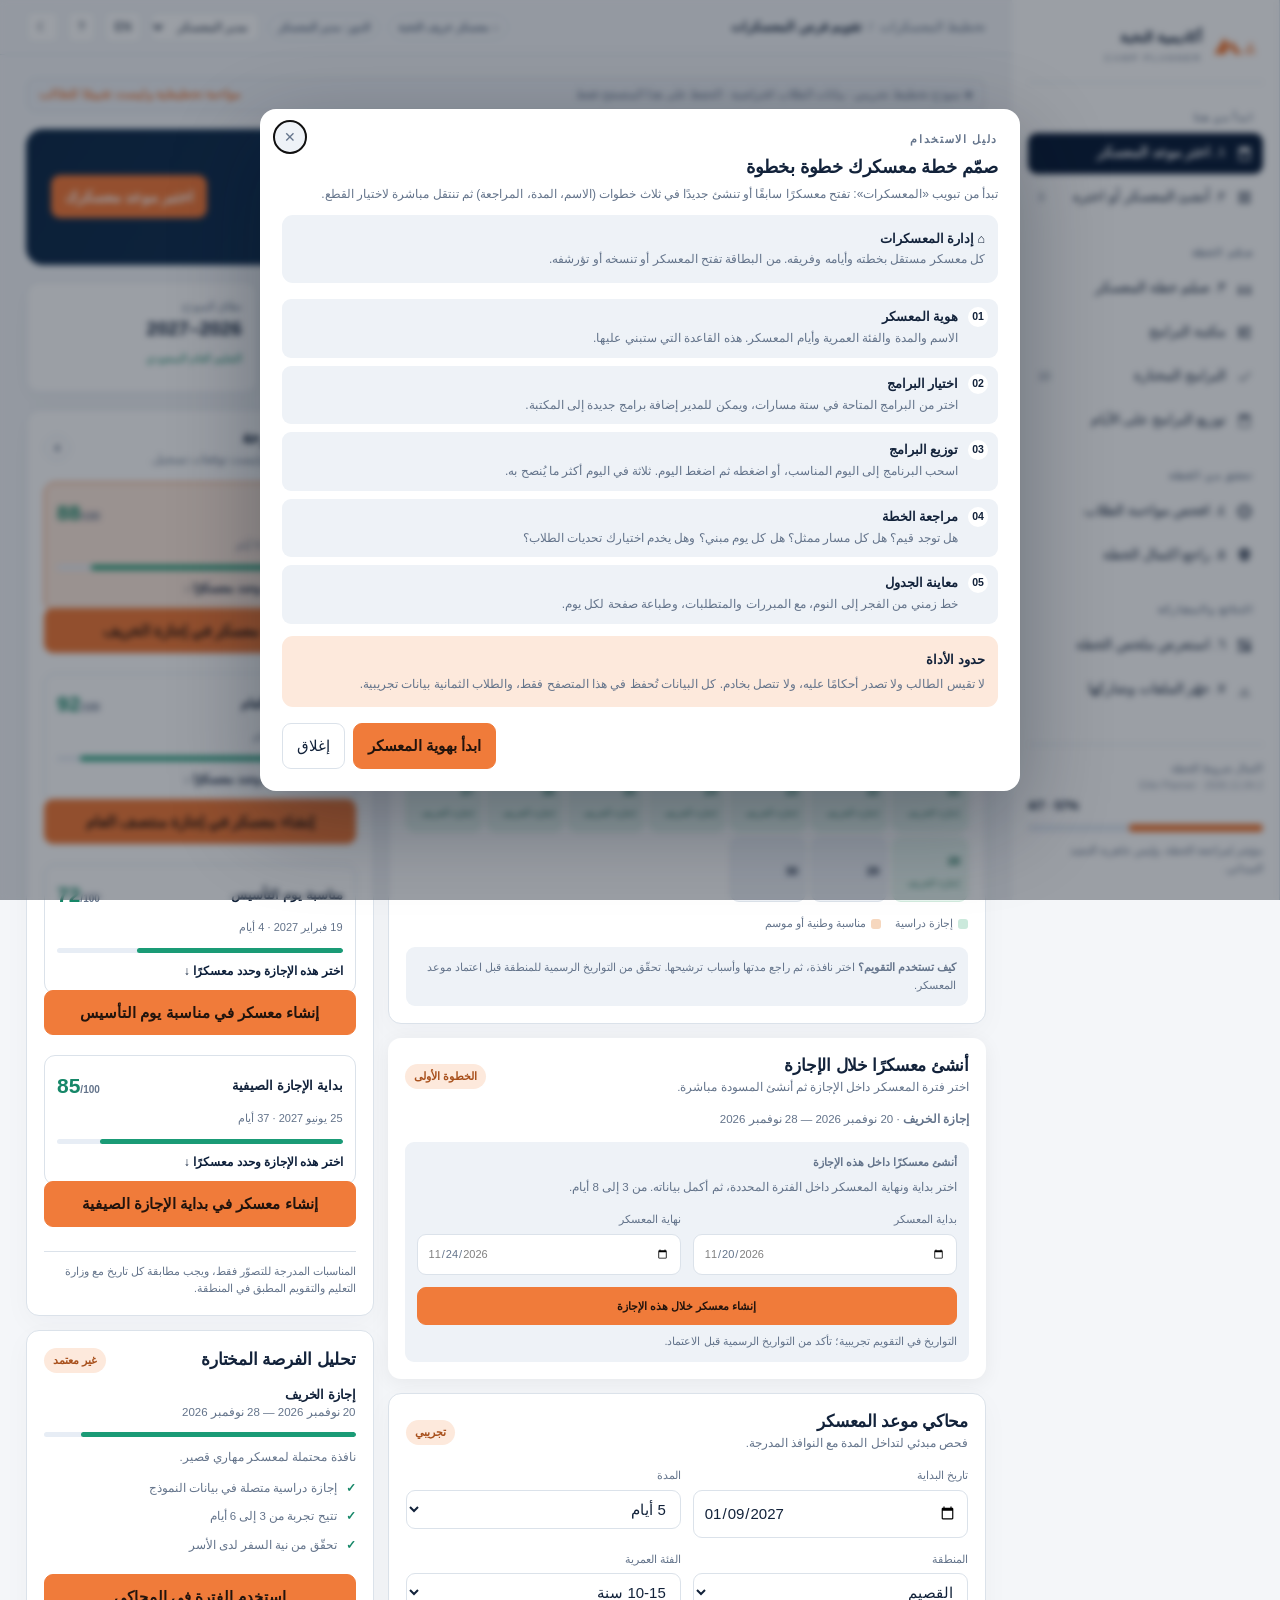
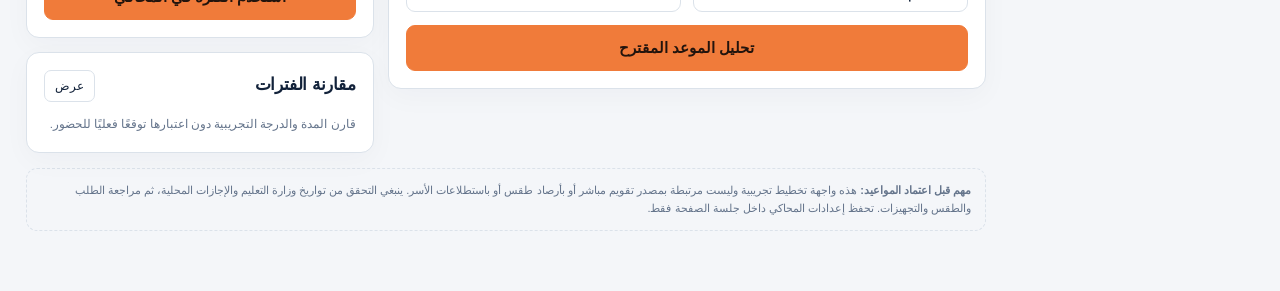
==== commit e5ea6e8f: "Place holiday camp creation before simulator in calendar.html" ====
--- a/calendar.html
+++ b/calendar.html
@@ -2560,9 +2560,10 @@
  const pickerOpts=Object.entries(ocRegions).map(([id,label])=>'<option value="'+id+'" '+(ocInputs.region===id?'selected':'')+'>'+T(...label)+'</option>').join('');
  const filterButtons=[['all','جميع المناسبات','All events'],['break','الإجازات الدراسية','School breaks'],['national','المناسبات الوطنية','National occasions'],['season','المواسم','Seasons']];
  return '<div class="oc-page">'
- +'<section class="oc-hero"><div><div class="oc-kicker">'+T('التخطيط الاستراتيجي · تقويم السعودية','STRATEGIC PLANNING · SAUDI ARABIA')+'</div><h1>'+T('تقويم فرص المعسكرات','Camp opportunities calendar')+'</h1><p>'+T('استكشف نوافذ الإجازات والمواسم، وقارن الخيارات، وحدّد موعدًا أوليًا قبل بدء تجهيز المعسكر وتسويقه.','Explore breaks and seasonal windows, compare options and select a tentative launch date before preparation and marketing.')+'</p><div style="margin-top:18px;padding:15px;border:1px solid rgba(255,255,255,.28);border-radius:12px;background:rgba(255,255,255,.1)"><b>'+T('الخطوة التالية: اختر إجازة وأنشئ معسكرًا','Next: select a holiday and create a camp')+'</b><p style="margin:7px 0 11px;font-size:12px">'+T('الإجازة المختارة: ','Selected window: ')+ocName(chosen)+' · '+ocFmt(chosen.start)+' — '+ocFmt(chosen.end)+'</p><button class="primary" style="background:#fff;color:#183052;padding:11px 16px;font-weight:800" data-oc="createHoliday">'+T('＋ إنشاء معسكر خلال الإجازة المختارة','＋ Create camp during selected break')+'</button></div></div><button data-oc="focus">'+T('اختبر موعد معسكرك','Test a camp date')+'</button></section>'
+ +'<section class="oc-hero"><div><div class="oc-kicker">'+T('التخطيط الاستراتيجي · تقويم السعودية','STRATEGIC PLANNING · SAUDI ARABIA')+'</div><h1>'+T('تقويم فرص المعسكرات','Camp opportunities calendar')+'</h1><p>'+T('استكشف نوافذ الإجازات والمواسم، وقارن الخيارات، وحدّد موعدًا أوليًا قبل بدء تجهيز المعسكر وتسويقه.','Explore breaks and seasonal windows, compare options and select a tentative launch date before preparation and marketing.')+'</p></div><button data-oc="focus">'+T('اختبر موعد معسكرك','Test a camp date')+'</button></section>'
  +'<div class="oc-stats"><div class="oc-stat"><span>'+T('فترات مرصودة في النموذج','Sample calendar windows')+'</span><strong>'+OC_EVENTS.length+'</strong><small>'+T('التواريخ تحتاج تحققًا','Dates need verification')+'</small></div><div class="oc-stat"><span>'+T('فرص مقترحة','Suggested opportunities')+'</span><strong>'+featured.length+'</strong><small>'+T('تقييم أولي','Initial assessment')+'</small></div><div class="oc-stat"><span>'+T('أقرب نافذة مدخلة','Next listed window')+'</span><strong style="font-size:17px">'+ocFmt(upcoming[0].start)+'</strong><small>'+ocName(upcoming[0])+'</small></div><div class="oc-stat"><span>'+T('نطاق النموذج','Sample coverage')+'</span><strong style="font-size:19px">2026–2027</strong><small>'+T('التعليم العام السعودي','Saudi general education')+'</small></div></div>'
  +'<div class="oc-grid"><div class="oc-stack"><section class="oc-panel"><div class="oc-head"><div><h2>'+T('التقويم السنوي','Annual calendar')+'</h2><p class="oc-muted">'+T('اختر مناسبة من الأيام الملوّنة لاستكشاف تفاصيلها.','Select a highlighted date to inspect the opportunity.')+'</p></div><div class="oc-arrows"><button data-oc="prev" aria-label="'+T('الشهر السابق','Previous month')+'">›</button><b>'+monthLabel+'</b><button data-oc="next" aria-label="'+T('الشهر التالي','Next month')+'">‹</button></div></div><div class="oc-filters">'+filterButtons.map(([id,ar,en])=>'<button data-oc="filter" data-filter="'+id+'" class="'+(ocFilter===id?'active':'')+'">'+T(ar,en)+'</button>').join('')+'</div>'+ocCalendarHtml()+'<div class="oc-legend"><span><i style="background:#cbe9dc"></i>'+T('إجازة دراسية','School break')+'</span><span><i style="background:#f6d7be"></i>'+T('مناسبة وطنية أو موسم','Occasion or season')+'</span></div><div class="oc-hint"><b>'+T('كيف تستخدم التقويم؟','How to use it')+'</b> '+T('اختر نافذة، ثم راجع مدتها وأسباب ترشيحها. تحقّق من التواريخ الرسمية للمنطقة قبل اعتماد موعد المعسكر.','Choose a window, review the reasons and verify official local dates before committing.')+'</div></section>'
+ +'<section class="oc-panel" id="oc-create-holiday" style="border:2px solid var(--orange);box-shadow:0 4px 20px rgba(0,0,0,.06)"><div class="oc-head"><div><h2>'+T('أنشئ معسكرًا خلال الإجازة','Create a camp during the holiday')+'</h2><p class="oc-muted">'+T('اختر فترة المعسكر داخل الإجازة ثم أنشئ المسودة مباشرة.','Select camp dates within the holiday and create a draft immediately.')+'</p></div><span class="pill orange">'+T('الخطوة الأولى','First step')+'</span></div><p class="oc-muted" style="margin-bottom:10px"><b>'+ocName(chosen)+'</b> · '+ocFmt(chosen.start)+' — '+ocFmt(chosen.end)+'</p><div class="oc-hint" style="margin-top:12px"><b>'+T('أنشئ معسكرًا داخل هذه الإجازة','Create a camp during this break')+'</b><p class="oc-muted" style="margin:6px 0 10px">'+T('اختر بداية ونهاية المعسكر داخل الفترة المحددة، ثم أكمل بياناته. من 3 إلى 8 أيام.','Choose a start and end within this window (3–8 days), then complete camp details.')+'</p><div class="oc-form"><div><label for="oc-holiday-start">'+T('بداية المعسكر','Camp starts')+'</label><input id="oc-holiday-start" type="date" data-oc-holiday="start" min="'+chosen.start+'" max="'+chosen.end+'" value="'+ocHolidayStart+'"></div><div><label for="oc-holiday-end">'+T('نهاية المعسكر','Camp ends')+'</label><input id="oc-holiday-end" type="date" data-oc-holiday="end" min="'+chosen.start+'" max="'+chosen.end+'" value="'+ocHolidayEnd+'"></div></div><button class="primary" data-oc="createHoliday" style="width:100%;margin-top:12px">'+T('إنشاء معسكر خلال هذه الإجازة','Create camp during this break')+'</button><p class="oc-muted" style="font-size:11px;margin-top:7px">'+T('التواريخ في التقويم تجريبية؛ تأكد من التواريخ الرسمية قبل الاعتماد.','Calendar dates are illustrative; verify official dates before committing.')+'</p></div></section>'
  +'<section class="oc-panel" id="oc-simulator"><div class="oc-head"><div><h2>'+T('محاكي موعد المعسكر','Camp date simulator')+'</h2><p class="oc-muted">'+T('فحص مبدئي لتداخل المدة مع النوافذ المدرجة.','Initial overlap check against listed windows.')+'</p></div><span class="pill orange">'+T('تجريبي','Illustrative')+'</span></div>'
  +'<div class="oc-form"><div><label for="oc-start">'+T('تاريخ البداية','Start date')+'</label><input id="oc-start" data-oc-input="start" type="date" value="'+ocInputs.start+'"></div><div><label for="oc-duration">'+T('المدة','Duration')+'</label><select id="oc-duration" data-oc-input="duration">'+[3,5,7,10,14].map(n=>'<option value="'+n+'" '+(+ocInputs.duration===n?'selected':'')+'>'+n+' '+T('أيام','days')+'</option>').join('')+'</select></div><div><label for="oc-region">'+T('المنطقة','Region')+'</label><select id="oc-region" data-oc-input="region">'+pickerOpts+'</select></div><div><label for="oc-age">'+T('الفئة العمرية','Age group')+'</label><select id="oc-age" data-oc-input="age">'+['8-12','10-15','13-15'].map(a=>'<option value="'+a+'" '+(ocInputs.age===a?'selected':'')+'>'+a+' '+T('سنة','years')+'</option>').join('')+'</select></div></div>'
  +'<button class="primary" data-oc="analyze" style="width:100%;margin-top:13px">'+T('تحليل الموعد المقترح','Analyze proposed date')+'</button>'
@@ -2570,7 +2571,7 @@
  +'</section></div><div class="oc-stack"><section class="oc-panel"><div class="oc-head"><div><h2>'+T('الفرص المقترحة','Suggested opportunities')+'</h2><p class="oc-muted">'+T('الدرجات توضيحية وليست توقعات تسجيل.','Scores are illustrative, not enrollment predictions.')+'</p></div><span class="pill line">'+featured.length+'</span></div>'
  +featured.map(e=>'<button class="oc-op '+(ocSelected===e.id?'active':'')+'" data-oc="event" data-id="'+e.id+'"><div class="oc-row"><strong>'+ocName(e)+'</strong><span class="oc-score">'+e.score+'<small>/100</small></span></div><small>'+ocFmt(e.start)+' · '+ocDayCount(e.start,e.end)+' '+T('أيام','days')+'</small><div class="oc-meter"><i style="width:'+e.score+'%"></i></div><span style="display:block;margin-top:8px;font-size:12px;font-weight:700;color:var(--navy)">'+T('اختر هذه الإجازة وحدد معسكرًا ↓','Select this break ↓')+'</span></button><button type="button" class="primary" style="width:100%;margin:-4px 0 12px" data-oc="createEvent" data-id="'+e.id+'">'+T('إنشاء معسكر في ','Create camp during ')+ocName(e)+'</button>').join('')
  +'<div class="oc-source">'+T('المناسبات المدرجة للتصوّر فقط، ويجب مطابقة كل تاريخ مع وزارة التعليم والتقويم المطبق في المنطقة.','Planning-only entries. Confirm dates with the Ministry of Education and regional calendar.')+'</div></section>'
- +'<section class="oc-panel"><div class="oc-head"><h2>'+T('تحليل الفرصة المختارة','Selected opportunity')+'</h2><span class="pill orange">'+T('غير معتمد','Unverified')+'</span></div><h3>'+ocName(chosen)+'</h3><p class="oc-muted">'+ocFmt(chosen.start)+' — '+ocFmt(chosen.end)+'</p><div class="oc-meter"><i style="width:'+chosen.score+'%"></i></div><p class="oc-muted" style="margin:11px 0">'+T(chosen.summaryAr,chosen.summaryEn)+'</p>'+(lang==='ar'?chosen.reasonAr:chosen.reasonEn).map(x=>'<div class="oc-reason"><i>✓</i><span>'+esc(x)+'</span></div>').join('')+'<button class="primary" data-oc="use" style="width:100%;margin-top:10px">'+T('استخدم الفترة في المحاكي','Use this date in simulator')+'</button><div class="oc-hint" style="margin-top:12px"><b>'+T('أنشئ معسكرًا داخل هذه الإجازة','Create a camp during this break')+'</b><p class="oc-muted" style="margin:6px 0 10px">'+T('اختر بداية ونهاية المعسكر داخل الفترة المحددة، ثم أكمل بياناته. من 3 إلى 8 أيام.','Choose a start and end within this window (3–8 days), then complete camp details.')+'</p><div class="oc-form"><div><label for="oc-holiday-start">'+T('بداية المعسكر','Camp starts')+'</label><input id="oc-holiday-start" type="date" data-oc-holiday="start" min="'+chosen.start+'" max="'+chosen.end+'" value="'+ocHolidayStart+'"></div><div><label for="oc-holiday-end">'+T('نهاية المعسكر','Camp ends')+'</label><input id="oc-holiday-end" type="date" data-oc-holiday="end" min="'+chosen.start+'" max="'+chosen.end+'" value="'+ocHolidayEnd+'"></div></div><button class="primary" data-oc="createHoliday" style="width:100%;margin-top:12px">'+T('إنشاء معسكر خلال هذه الإجازة','Create camp during this break')+'</button><p class="oc-muted" style="font-size:11px;margin-top:7px">'+T('التواريخ في التقويم تجريبية؛ تأكد من التواريخ الرسمية قبل الاعتماد.','Calendar dates are illustrative; verify official dates before committing.')+'</p></div></section>'
+ +'<section class="oc-panel"><div class="oc-head"><h2>'+T('تحليل الفرصة المختارة','Selected opportunity')+'</h2><span class="pill orange">'+T('غير معتمد','Unverified')+'</span></div><h3>'+ocName(chosen)+'</h3><p class="oc-muted">'+ocFmt(chosen.start)+' — '+ocFmt(chosen.end)+'</p><div class="oc-meter"><i style="width:'+chosen.score+'%"></i></div><p class="oc-muted" style="margin:11px 0">'+T(chosen.summaryAr,chosen.summaryEn)+'</p>'+(lang==='ar'?chosen.reasonAr:chosen.reasonEn).map(x=>'<div class="oc-reason"><i>✓</i><span>'+esc(x)+'</span></div>').join('')+'<button class="primary" data-oc="use" style="width:100%;margin-top:10px">'+T('استخدم الفترة في المحاكي','Use this date in simulator')+'</button></section>'
  +'<section class="oc-panel"><div class="oc-head"><h2>'+T('مقارنة الفترات','Compare windows')+'</h2><button data-oc="compare" class="small">'+(ocComparison?T('إخفاء','Hide'):T('عرض','Show'))+'</button></div><p class="oc-muted">'+T('قارن المدة والدرجة التجريبية دون اعتبارها توقعًا فعليًا للحضور.','Compare duration and sample scores without treating them as forecasts.')+'</p>'+(ocComparison?'<table class="oc-compare"><thead><tr><th>'+T('الفترة','Window')+'</th><th>'+T('الأيام','Days')+'</th><th>'+T('الدرجة','Score')+'</th></tr></thead><tbody>'+featured.map(e=>'<tr><td>'+ocName(e)+'</td><td>'+ocDayCount(e.start,e.end)+'</td><td dir="ltr">'+e.score+'/100</td></tr>').join('')+'</tbody></table>':'')+'</section></div></div>'
  +'<div class="oc-disclaimer"><b>'+T('مهم قبل اعتماد المواعيد: ','Before confirming dates: ')+'</b>'+T('هذه واجهة تخطيط تجريبية وليست مرتبطة بمصدر تقويم مباشر أو بأرصاد طقس أو باستطلاعات الأسر. ينبغي التحقق من تواريخ وزارة التعليم والإجازات المحلية، ثم مراجعة الطلب والطقس والتجهيزات. تحفظ إعدادات المحاكي داخل جلسة الصفحة فقط.','This is a prototype, not connected to live official calendars, weather or parent surveys. Verify Ministry of Education dates and regional variations before making operational decisions. Simulator settings are session-only.')+'</div></div>';
 }
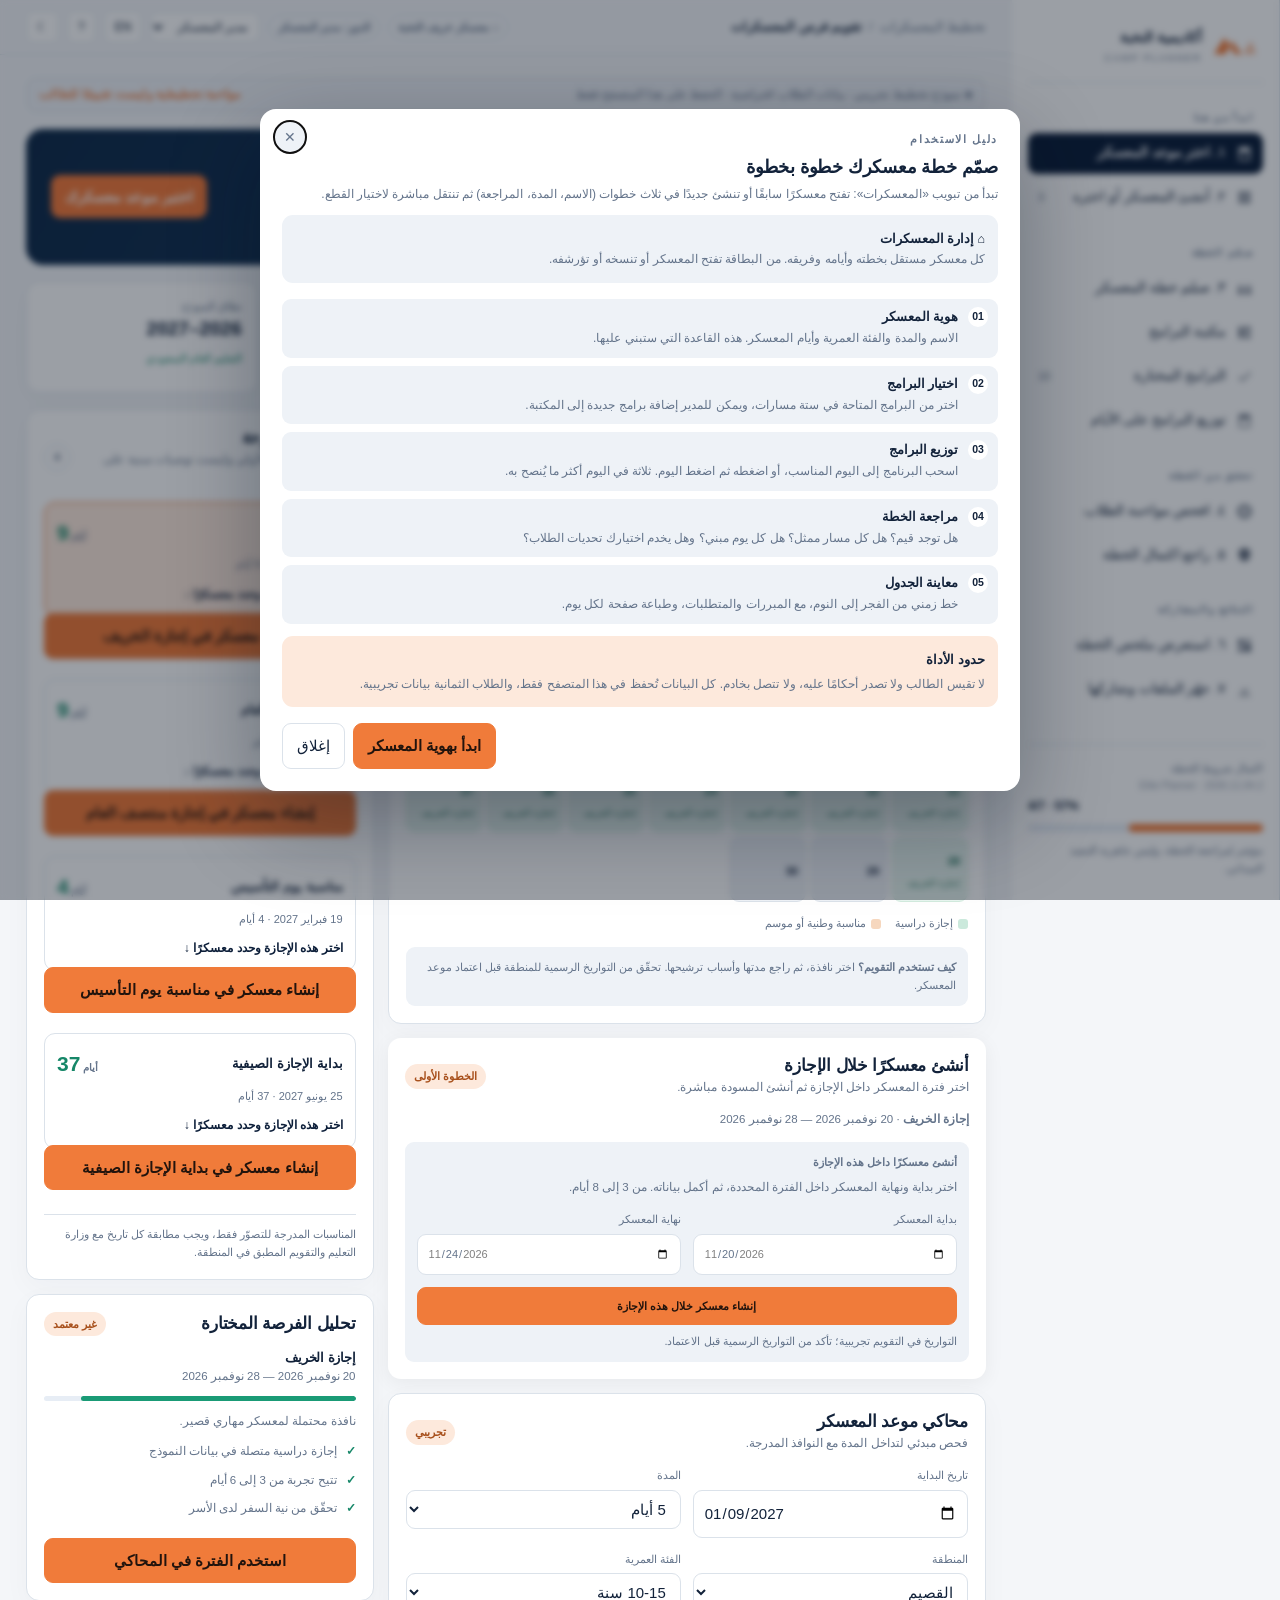
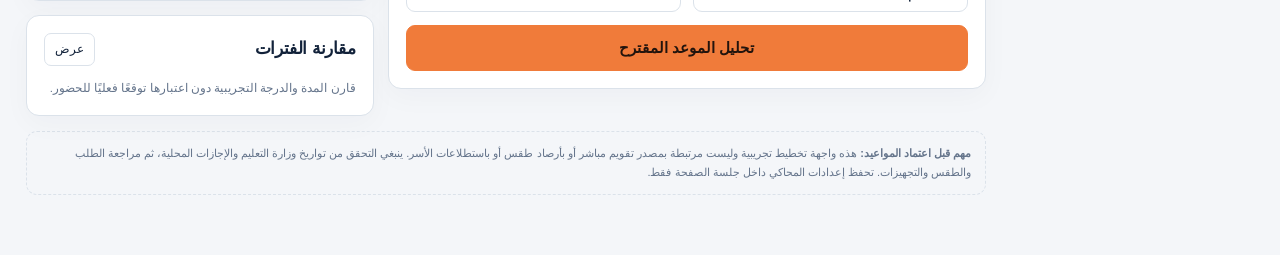
==== commit 682d0897: "Sync informative date match report in calendar standalone page" ====
--- a/calendar.html
+++ b/calendar.html
@@ -2538,13 +2538,47 @@
  return '<div class="oc-week">'+(lang==='ar'?['السبت','الأحد','الإثنين','الثلاثاء','الأربعاء','الخميس','الجمعة']:['Sat','Sun','Mon','Tue','Wed','Thu','Fri']).map(n=>'<span>'+n+'</span>').join('')+'</div><div class="oc-cells">'+cells+'</div>';
 }
 function ocAnalyze(){
- const start=ocInputs.start,duration=+ocInputs.duration;
- if(!/^\d{4}-\d{2}-\d{2}$/.test(start)||duration<1)return;
- let covered=0;const overlapping=new Set();
- for(let i=0;i<duration;i++){const d=new Date(start+'T12:00:00');d.setDate(d.getDate()+i);const ev=ocEvent(ocDateKey(d));if(ev){covered++;overlapping.add(ocName(ev));}}
- const end=new Date(start+'T12:00:00');end.setDate(end.getDate()+duration-1);
- const score=Math.max(18,Math.min(95,Math.round(30+55*covered/duration+(duration<=7?8:0))));
- ocAnalysis={start,end:ocDateKey(end),covered,duration,score,names:[...overlapping]};
+ const start=ocInputs.start,duration=Number(ocInputs.duration);
+ if(!/^\d{4}-\d{2}-\d{2}$/.test(start)||!Number.isInteger(duration)||duration<1||duration>31){ocAnalysis=null;return;}
+ const end=ocAddDays(start,duration-1),segments=[];
+ for(let i=0;i<duration;i++){
+  const date=ocAddDays(start,i),event=ocEvent(date)||null;
+  const previous=segments[segments.length-1];
+  if(previous&&previous.id===(event?event.id:null)){previous.end=date;previous.days++;}
+  else segments.push({id:event?event.id:null,start:date,end:date,days:1,event});
+ }
+ const covered=segments.filter(g=>g.event).reduce((sum,g)=>sum+g.days,0),outside=duration-covered;
+ const matches=segments.filter(g=>g.event),full=outside===0&&matches.length===1;
+ const event=full?matches[0].event:null;
+ ocAnalysis={start,end,duration,covered,outside,segments,full,event};
+}
+function ocAnalysisHtml(){
+ const a=ocAnalysis;if(!a)return '';
+ const primary=a.full?a.event:null;
+ const heading=a.full?T('الموعد داخل '+ocName(primary),'Dates fall within '+ocName(primary))
+   :a.covered===0?T('الموعد خارج الإجازات المدرجة','Dates are outside listed breaks')
+   :T('الموعد لا يقع بالكامل داخل إجازة واحدة','Dates are not entirely within a single break');
+ const intro=a.full?
+   T('اخترت '+a.duration+' أيام متتالية، من '+ocFmt(a.start)+' إلى '+ocFmt(a.end)+'، وجميعها ضمن الفترة المدرجة باسم «'+ocName(primary)+'».','Your '+a.duration+' consecutive days, '+ocFmt(a.start)+' to '+ocFmt(a.end)+', all fall within the listed '+ocName(primary)+' window.')
+   :a.covered===0?
+   T('الأيام المختارة غير مصنّفة ضمن أي إجازة في التقويم التجريبي الحالي. هذا لا يعني بالضرورة أنها أيام دراسية.','None of the chosen dates are labeled as a break in this sample calendar. This does not necessarily mean they are school days.')
+   :T('بعض أيام المعسكر تقع خارج الفترة المقترحة أو ضمن أكثر من مناسبة؛ راجع التفاصيل قبل اعتماد الموعد.','Some camp days fall outside the proposed window or across more than one event; review the breakdown before deciding.');
+ const rows=a.segments.map(g=>'<div style="display:flex;justify-content:space-between;gap:10px;padding:9px 0;border-bottom:1px solid var(--line)"><span><b>'+(g.event?esc(ocName(g.event)):T('خارج الفترات المدرجة','Outside listed windows'))+'</b><small style="display:block;opacity:.8">'+ocFmt(g.start)+(g.end!==g.start?' — '+ocFmt(g.end):'')+'</small></span><b>'+g.days+' '+T('أيام','days')+'</b></div>').join('');
+ const remaining=a.full?Math.max(0,ocDayCount(primary.start,primary.end)-a.duration):0;
+ const recommendation=a.full?
+  T('الخطوة التالية: يمكنك إنشاء مسودة بهذا الموعد. تحقق أولًا من التقويم الدراسي الرسمي في المنطقة وتوافر المشرفين والموقع قبل إعلان التسجيل.','Next: You can create a draft for these dates. First verify the official local school calendar and staff/venue availability before opening registration.')
+  :a.covered===0?
+  T('الخطوة التالية: جرّب تاريخًا داخل إحدى الإجازات الظاهرة، أو تحقق يدويًا من كون هذا الموعد إجازة رسمية.','Next: Try dates within a listed break, or manually verify whether these are official holidays.')
+  :T('الخطوة التالية: عدّل تاريخ البداية أو المدة لتقع جميع أيام المعسكر داخل إجازة واحدة، أو راجع الأيام الخارجة قبل إنشاء المسودة.','Next: Adjust the start date or duration to fit entirely within one break, or review the outside dates before drafting.');
+ return '<div class="oc-result" role="status" style="margin-top:14px">'
+  +'<div class="oc-row" style="align-items:center;gap:12px"><b>'+T('مراجعة الموعد المختار','Selected dates review')+'</b><span class="pill '+(a.full?'':'orange')+'">'+(a.full?T('ضمن فترة مدرجة','Within listed window'):T('يحتاج مراجعة','Needs review'))+'</span></div>'
+  +'<h3 style="margin:13px 0 7px;font-size:18px">'+heading+'</h3>'
+  +'<p style="line-height:1.8;margin:0 0 9px">'+intro+'</p>'
+  +'<div style="padding:10px 12px;background:rgba(255,255,255,.58);border-radius:10px;margin:12px 0"><div style="font-size:12px;font-weight:700;margin-bottom:7px">'+T('تفصيل الأيام حسب التقويم','Day-by-day calendar breakdown')+'</div>'+rows+'</div>'
+  +(a.full?'<p style="margin:8px 0">'+T('تبقى من أيام الإجازة المدرجة خارج مدة المعسكر: ','Listed break days outside your camp: ')+'<b>'+remaining+' '+T('أيام','days')+'</b></p>':'')
+  +'<p style="margin:11px 0;line-height:1.8"><b>'+T('ما الإجراء المناسب؟ ','Recommended action: ')+'</b>'+recommendation+'</p>'
+  +'<p style="font-size:12px;opacity:.8;line-height:1.7">'+T('مصدر النتيجة: مطابقة حسابية للتواريخ المدخلة مع أحداث التقويم التجريبي فقط؛ ليست توقعًا للإقبال أو تقييمًا لجودة الموعد، ولا تؤكد صحة الإجازات رسميًا.','Source: date matching against sample calendar entries only; not an enrollment forecast, a quality score, or official holiday verification.')+'</p>'
+  +'<button data-oc="create" class="primary" style="margin-top:10px">'+T('المتابعة إلى إنشاء مسودة معسكر','Continue to camp draft')+'</button></div>';
 }
 function ocNewCamp(){
  const start=ocInputs.start||OC_EVENTS.find(x=>x.id===ocSelected).start,days=Math.max(3,Math.min(8,+ocInputs.duration||5));
@@ -2567,9 +2601,9 @@
  +'<section class="oc-panel" id="oc-simulator"><div class="oc-head"><div><h2>'+T('محاكي موعد المعسكر','Camp date simulator')+'</h2><p class="oc-muted">'+T('فحص مبدئي لتداخل المدة مع النوافذ المدرجة.','Initial overlap check against listed windows.')+'</p></div><span class="pill orange">'+T('تجريبي','Illustrative')+'</span></div>'
  +'<div class="oc-form"><div><label for="oc-start">'+T('تاريخ البداية','Start date')+'</label><input id="oc-start" data-oc-input="start" type="date" value="'+ocInputs.start+'"></div><div><label for="oc-duration">'+T('المدة','Duration')+'</label><select id="oc-duration" data-oc-input="duration">'+[3,5,7,10,14].map(n=>'<option value="'+n+'" '+(+ocInputs.duration===n?'selected':'')+'>'+n+' '+T('أيام','days')+'</option>').join('')+'</select></div><div><label for="oc-region">'+T('المنطقة','Region')+'</label><select id="oc-region" data-oc-input="region">'+pickerOpts+'</select></div><div><label for="oc-age">'+T('الفئة العمرية','Age group')+'</label><select id="oc-age" data-oc-input="age">'+['8-12','10-15','13-15'].map(a=>'<option value="'+a+'" '+(ocInputs.age===a?'selected':'')+'>'+a+' '+T('سنة','years')+'</option>').join('')+'</select></div></div>'
  +'<button class="primary" data-oc="analyze" style="width:100%;margin-top:13px">'+T('تحليل الموعد المقترح','Analyze proposed date')+'</button>'
- +(ocAnalysis?'<div class="oc-result" role="status"><div class="oc-row"><b>'+T('نتيجة الفحص الأولي','Initial review result')+'</b><strong dir="ltr">'+ocAnalysis.score+'/100</strong></div><p>'+T('تتداخل ','Overlap: ')+ocAnalysis.covered+'/'+ocAnalysis.duration+T(' أيام مع النوافذ المُدرجة.',' days with listed windows.')+'</p><p>'+ocFmt(ocAnalysis.start)+' — '+ocFmt(ocAnalysis.end)+'</p><p><b>'+T('تنبيه: ','Note: ')+'</b>'+T('الدرجة مبنية على التداخل مع التقويم التجريبي، ولا تشمل الطلب الفعلي أو الطقس أو جاهزية الفريق.','This illustrative score reflects calendar overlap only, not actual demand, weather, or readiness.')+'</p><button data-oc="create" class="primary" style="margin-top:10px">'+T('إنشاء مسودة معسكر بهذا الموعد','Create a camp draft with these dates')+'</button></div>':'')
- +'</section></div><div class="oc-stack"><section class="oc-panel"><div class="oc-head"><div><h2>'+T('الفرص المقترحة','Suggested opportunities')+'</h2><p class="oc-muted">'+T('الدرجات توضيحية وليست توقعات تسجيل.','Scores are illustrative, not enrollment predictions.')+'</p></div><span class="pill line">'+featured.length+'</span></div>'
- +featured.map(e=>'<button class="oc-op '+(ocSelected===e.id?'active':'')+'" data-oc="event" data-id="'+e.id+'"><div class="oc-row"><strong>'+ocName(e)+'</strong><span class="oc-score">'+e.score+'<small>/100</small></span></div><small>'+ocFmt(e.start)+' · '+ocDayCount(e.start,e.end)+' '+T('أيام','days')+'</small><div class="oc-meter"><i style="width:'+e.score+'%"></i></div><span style="display:block;margin-top:8px;font-size:12px;font-weight:700;color:var(--navy)">'+T('اختر هذه الإجازة وحدد معسكرًا ↓','Select this break ↓')+'</span></button><button type="button" class="primary" style="width:100%;margin:-4px 0 12px" data-oc="createEvent" data-id="'+e.id+'">'+T('إنشاء معسكر في ','Create camp during ')+ocName(e)+'</button>').join('')
+ +ocAnalysisHtml()
+ +'</section></div><div class="oc-stack"><section class="oc-panel"><div class="oc-head"><div><h2>'+T('الفرص المقترحة','Suggested opportunities')+'</h2><p class="oc-muted">'+T('الفترات للتخطيط الأولي وليست توصيات مبنية على بيانات إقبال.','Calendar windows are planning examples, not demand-based recommendations.')+'</p></div><span class="pill line">'+featured.length+'</span></div>'
+ +featured.map(e=>'<button class="oc-op '+(ocSelected===e.id?'active':'')+'" data-oc="event" data-id="'+e.id+'"><div class="oc-row"><strong>'+ocName(e)+'</strong><span class="oc-score">'+ocDayCount(e.start,e.end)+'<small> '+T('أيام','days')+'</small></span></div><small>'+ocFmt(e.start)+' · '+ocDayCount(e.start,e.end)+' '+T('أيام','days')+'</small><span style="display:block;margin-top:8px;font-size:12px;font-weight:700;color:var(--navy)">'+T('اختر هذه الإجازة وحدد معسكرًا ↓','Select this break ↓')+'</span></button><button type="button" class="primary" style="width:100%;margin:-4px 0 12px" data-oc="createEvent" data-id="'+e.id+'">'+T('إنشاء معسكر في ','Create camp during ')+ocName(e)+'</button>').join('')
  +'<div class="oc-source">'+T('المناسبات المدرجة للتصوّر فقط، ويجب مطابقة كل تاريخ مع وزارة التعليم والتقويم المطبق في المنطقة.','Planning-only entries. Confirm dates with the Ministry of Education and regional calendar.')+'</div></section>'
  +'<section class="oc-panel"><div class="oc-head"><h2>'+T('تحليل الفرصة المختارة','Selected opportunity')+'</h2><span class="pill orange">'+T('غير معتمد','Unverified')+'</span></div><h3>'+ocName(chosen)+'</h3><p class="oc-muted">'+ocFmt(chosen.start)+' — '+ocFmt(chosen.end)+'</p><div class="oc-meter"><i style="width:'+chosen.score+'%"></i></div><p class="oc-muted" style="margin:11px 0">'+T(chosen.summaryAr,chosen.summaryEn)+'</p>'+(lang==='ar'?chosen.reasonAr:chosen.reasonEn).map(x=>'<div class="oc-reason"><i>✓</i><span>'+esc(x)+'</span></div>').join('')+'<button class="primary" data-oc="use" style="width:100%;margin-top:10px">'+T('استخدم الفترة في المحاكي','Use this date in simulator')+'</button></section>'
  +'<section class="oc-panel"><div class="oc-head"><h2>'+T('مقارنة الفترات','Compare windows')+'</h2><button data-oc="compare" class="small">'+(ocComparison?T('إخفاء','Hide'):T('عرض','Show'))+'</button></div><p class="oc-muted">'+T('قارن المدة والدرجة التجريبية دون اعتبارها توقعًا فعليًا للحضور.','Compare duration and sample scores without treating them as forecasts.')+'</p>'+(ocComparison?'<table class="oc-compare"><thead><tr><th>'+T('الفترة','Window')+'</th><th>'+T('الأيام','Days')+'</th><th>'+T('الدرجة','Score')+'</th></tr></thead><tbody>'+featured.map(e=>'<tr><td>'+ocName(e)+'</td><td>'+ocDayCount(e.start,e.end)+'</td><td dir="ltr">'+e.score+'/100</td></tr>').join('')+'</tbody></table>':'')+'</section></div></div>'
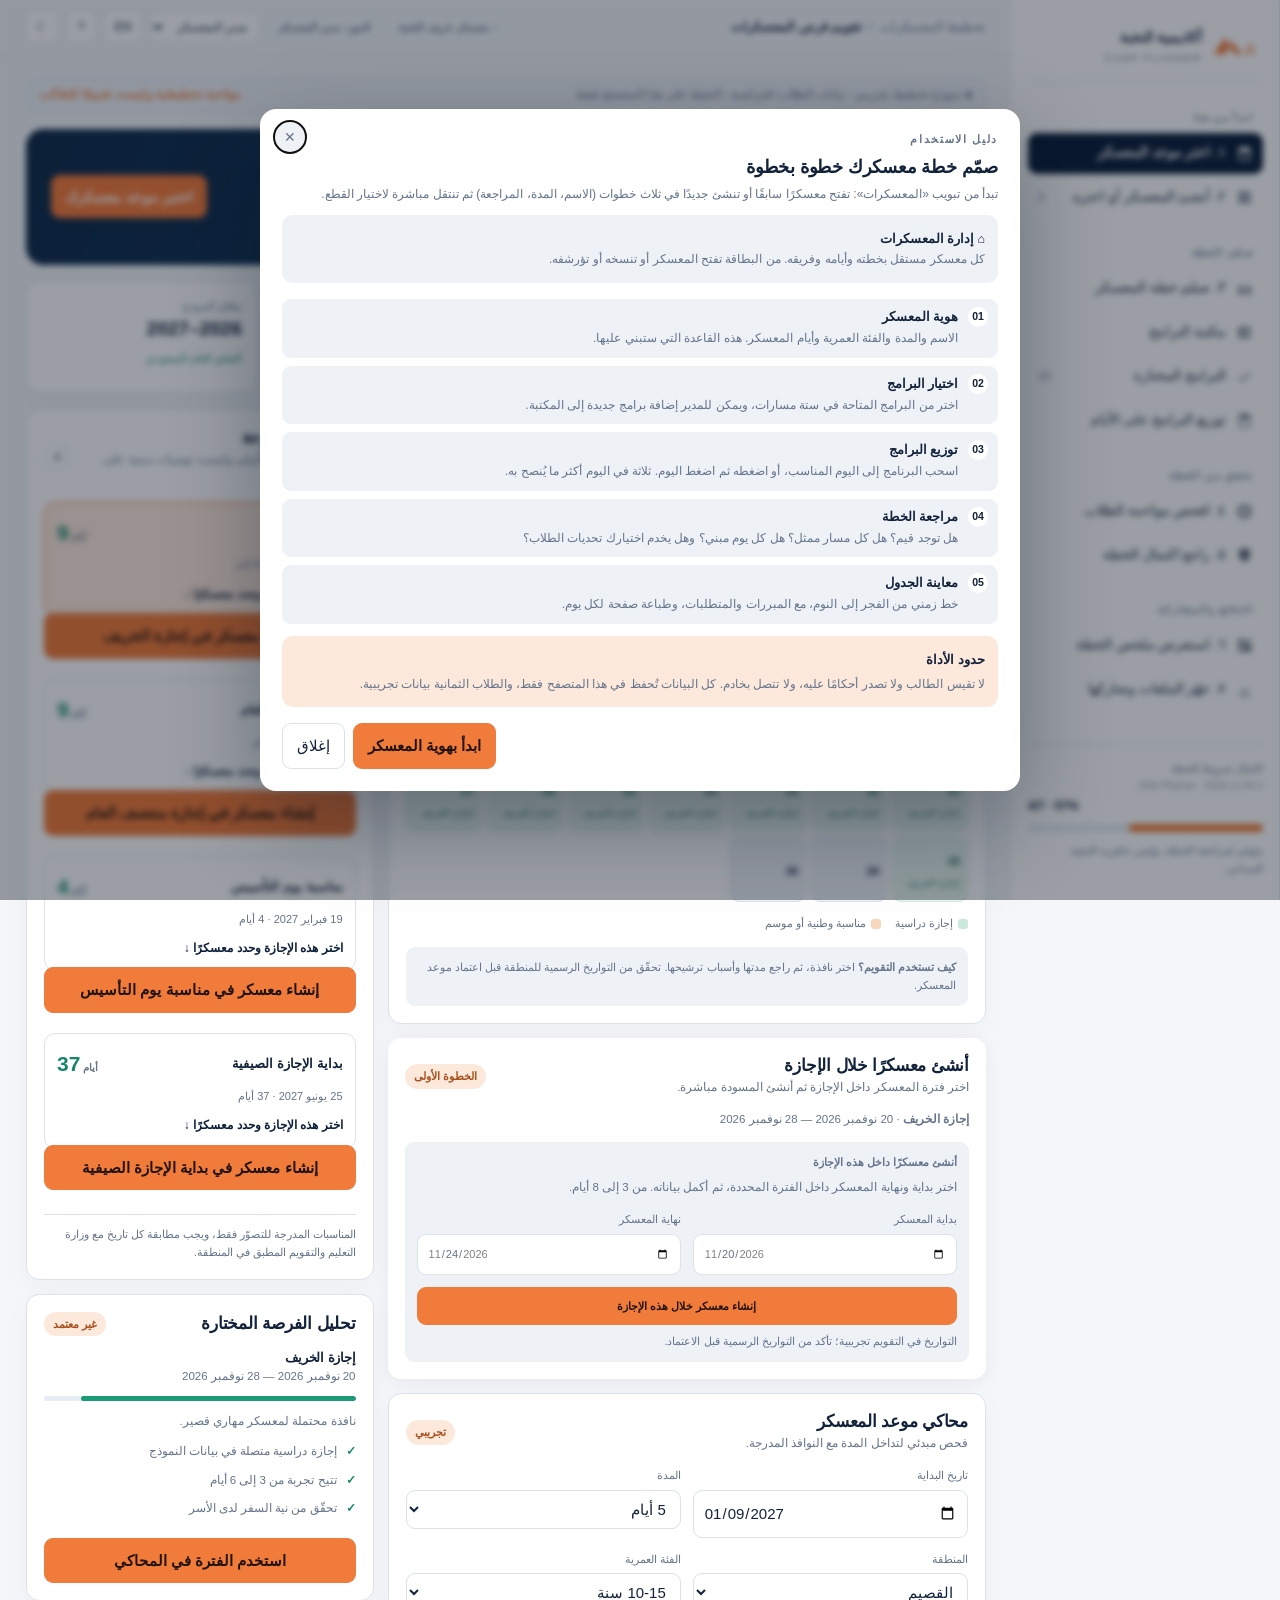
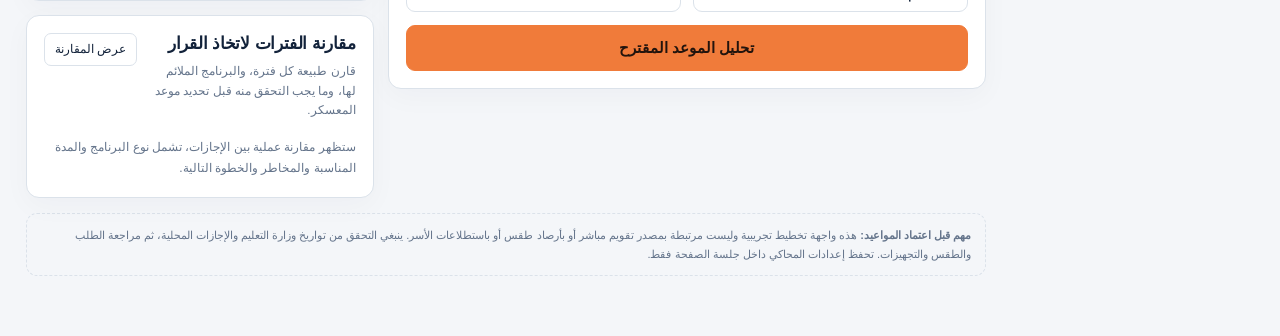
==== commit 6f0b4e05: "Sync decision-focused RTL opportunity comparison in calendar.html" ====
--- a/calendar.html
+++ b/calendar.html
@@ -531,8 +531,28 @@
 .oc-form input,.oc-form select{width:100%;min-width:0;padding:9px 10px;border:1px solid var(--line);background:var(--surface);border-radius:9px}
 .oc-result{padding:13px;border:1px solid #b8e0cf;background:#eaf7f1;color:#145e49;border-radius:10px;margin-top:12px;font-size:12px}
 .oc-result p{margin-top:5px}
-.oc-compare{margin-top:12px;width:100%;border-collapse:collapse}
-.oc-compare th,.oc-compare td{padding:8px 6px;border-bottom:1px solid var(--line);text-align:start;font-size:11px}
+.oc-compare-panel{direction:rtl;text-align:right}
+.oc-compare-panel[dir="ltr"]{direction:ltr;text-align:left}
+.oc-compare-heading{display:flex;align-items:flex-start;justify-content:space-between;gap:14px}
+.oc-compare-heading>div{min-width:0;flex:1}
+.oc-compare-heading h2,.oc-compare-heading p{text-align:start;margin-bottom:6px}
+.oc-compare-heading button{flex-shrink:0}
+.oc-compare-preview{font-size:12px;color:var(--muted);line-height:1.8;margin-top:10px;text-align:start}
+.oc-decision-summary{margin-top:16px;padding:17px;border-radius:13px;border:1px solid #bcdccf;background:#edf8f3;color:#134c3c;text-align:start}
+.oc-decision-summary h3{font-size:16px;line-height:1.5;margin:8px 0}
+.oc-decision-summary p{font-size:12px;line-height:1.9;margin:0 0 14px}
+.oc-decision-tag{display:inline-block;font-size:11px;padding:4px 9px;border-radius:18px;background:#d9f0e5;font-weight:700}
+.oc-compare-scroll{width:100%;overflow-x:auto;margin-top:15px;border:1px solid var(--line);border-radius:12px}
+.oc-compare{width:100%;min-width:840px;border-collapse:collapse;direction:inherit;text-align:start}
+.oc-compare th,.oc-compare td{padding:11px 10px;border-bottom:1px solid var(--line);text-align:start;font-size:11px;line-height:1.75;vertical-align:top}
+.oc-compare thead th{background:#edf2f7;color:#243952;white-space:nowrap;font-weight:800}
+.oc-compare tbody tr:last-child td,.oc-compare tbody tr:last-child th{border-bottom:0}
+.oc-compare tbody th{min-width:130px}
+.oc-compare tbody th small{display:block;font-weight:400;color:var(--muted);white-space:nowrap}
+.oc-compare tbody td{min-width:110px}
+.oc-compare-selected{background:rgba(244,128,56,.06)}
+.oc-compare .oc-action{background:#f48038;color:#171f2d;border:0;border-radius:8px;padding:8px 10px;font-weight:800;white-space:nowrap;cursor:pointer}
+.oc-compare-note{font-size:11px;color:var(--muted);line-height:1.8;text-align:start;margin-top:12px}
 .oc-source{border-top:1px solid var(--line);margin-top:12px;padding-top:11px;color:var(--muted);font-size:10.5px}
 .oc-page .oc-disclaimer{padding:12px 14px;border:1px dashed var(--line);margin-top:15px;border-radius:11px;font-size:11px;color:var(--muted)}
 @media(max-width:900px){.oc-grid{grid-template-columns:1fr}.oc-stats{grid-template-columns:repeat(2,minmax(0,1fr))}}
@@ -2587,6 +2607,26 @@
  wiz.d.end=ocDateKey(end);wiz.d.dayCount=days;
  renderWiz();
 }
+
+const OC_DECISIONS={
+ fall:{type:['معسكر تجريبي قصير','Short pilot camp'],range:['3–5 أيام','3–5 days'],pros:['نافذة قصيرة تسمح بتجربة البرنامج قبل التوسع','Short window for testing a program before scaling'],risk:['التحقق من سفر العائلات وتوافر المشاركين','Check family travel plans and attendance interest'],decision:['خيار مناسب لتجربة أولى','Potential first pilot']},
+ winter:{type:['معسكر مهاري رئيسي','Main skills camp'],range:['5–7 أيام','5–7 days'],pros:['تسمح المدة بتسلسل أنشطة وتقييم تقدم الطلاب','Time for sequenced activities and progress review'],risk:['تحتاج تأكيد الإجازة والتجهيز المبكر للمشرفين والموقع','Verify dates and secure staff and venue early'],decision:['مرشح لمعسكر رئيسي','Candidate for a main camp']},
+ founding:{type:['فعالية وطنية أو معسكر مصغر','National-themed event or mini-camp'],range:['1–3 أيام','1–3 days'],pros:['مناسبة لبرامج الهوية الوطنية والقيم','Fits national identity and values activities'],risk:['قصر النافذة قد لا يسمح بمعسكر متكامل','Limited days may not support a full camp'],decision:['أفضل لبرنامج قصير','Better for a short program']},
+ summer:{type:['معسكر موسمي أو دفعات متعددة','Seasonal camp or multiple cohorts'],range:['5–14 يومًا','5–14 days'],pros:['نافذة أطول تسمح بمرونة اختيار المواعيد وتكرار الدفعات','Longer window offers scheduling flexibility and repeat cohorts'],risk:['مراجعة الحرارة والسفر الصيفي وقدرة التشغيل','Review heat, summer travel, and operational capacity'],decision:['مرشح لعدة دفعات','Candidate for multiple cohorts']}
+};
+function ocCompareHtml(featured){
+ const chosen=OC_EVENTS.find(e=>e.id===ocSelected)||featured[0];
+ const why=T('توصية تخطيطية بناءً على طول النافذة وطبيعة النشاط فقط؛ وليست توقعًا للطلب أو تقييماً رسميًا للإجازات.','Planning guidance based on window length and activity type only, not demand forecasts or verified holiday status.');
+ return '<div class="oc-compare-wrap" dir="'+(lang==='ar'?'rtl':'ltr')+'">'
+ +'<div class="oc-decision-summary"><span class="oc-decision-tag">'+T('اقتراح للمعسكر الرئيسي','Main-camp candidate')+'</span><h3>'+T('إجازة منتصف العام: مرشح مبدئي لمعسكر من 5 إلى 7 أيام','Mid-year break: a potential 5–7 day main camp')+'</h3><p>'+T('مدة الإجازة المدرجة 9 أيام، ما يترك هامشًا لترتيب الوصول والمغادرة، ويسمح بتوزيع الأنشطة على عدة أيام. القرار مشروط بتأكيد الإجازة واستعداد الموقع والمشرفين واهتمام الأسر.','Its listed 9-day window offers room for arrivals, departures and multi-day programming. Confirm the official break, venue, staffing and family interest before committing.')+'</p><button type="button" class="primary" data-oc="createEvent" data-id="winter">'+T('إنشاء مسودة في إجازة منتصف العام','Create mid-year camp draft')+'</button></div>'
+ +'<div class="oc-compare-scroll"><table class="oc-compare"><thead><tr>'
+ +[T('الفترة','Window'),T('البرنامج الأنسب','Suggested format'),T('مدة الإجازة','Listed window'),T('مدة البرنامج المقترحة','Suggested duration'),T('ما الذي يدعم الاختيار؟','Why consider it?'),T('ما الذي يحتاج تحققًا؟','What needs checking?'),T('القرار المبدئي','Initial guidance'),T('الخطوة التالية','Next action')].map(x=>'<th scope="col">'+x+'</th>').join('')
+ +'</tr></thead><tbody>'+featured.map(e=>{
+   const d=OC_DECISIONS[e.id];if(!d)return '';
+   return '<tr class="'+(chosen.id===e.id?'oc-compare-selected':'')+'"><th scope="row"><strong>'+esc(ocName(e))+'</strong><small>'+ocFmt(e.start)+' — '+ocFmt(e.end)+'</small></th>'
+    +'<td>'+T(...d.type)+'</td><td>'+ocDayCount(e.start,e.end)+' '+T('أيام','days')+'</td><td>'+T(...d.range)+'</td><td>'+T(...d.pros)+'</td><td>'+T(...d.risk)+'</td><td><strong>'+T(...d.decision)+'</strong></td><td><button type="button" class="oc-action" data-oc="createEvent" data-id="'+e.id+'">'+T('إنشاء معسكر','Create camp')+'</button></td></tr>';
+ }).join('')+'</tbody></table></div><p class="oc-compare-note">'+why+'</p></div>';
+}
 function pageOpportunityCalendar(){
  const chosen=OC_EVENTS.find(x=>x.id===ocSelected)||OC_EVENTS[0], monthLabel=(lang==='ar'?OC_MONTHS_AR:OC_MONTHS_EN)[ocMonth]+' '+ocYear;
  const upcoming=OC_EVENTS.filter(e=>e.end>='2026-11-04'),featured=upcoming.filter(e=>['fall','winter','founding','summer'].includes(e.id));
@@ -2606,7 +2646,7 @@
  +featured.map(e=>'<button class="oc-op '+(ocSelected===e.id?'active':'')+'" data-oc="event" data-id="'+e.id+'"><div class="oc-row"><strong>'+ocName(e)+'</strong><span class="oc-score">'+ocDayCount(e.start,e.end)+'<small> '+T('أيام','days')+'</small></span></div><small>'+ocFmt(e.start)+' · '+ocDayCount(e.start,e.end)+' '+T('أيام','days')+'</small><span style="display:block;margin-top:8px;font-size:12px;font-weight:700;color:var(--navy)">'+T('اختر هذه الإجازة وحدد معسكرًا ↓','Select this break ↓')+'</span></button><button type="button" class="primary" style="width:100%;margin:-4px 0 12px" data-oc="createEvent" data-id="'+e.id+'">'+T('إنشاء معسكر في ','Create camp during ')+ocName(e)+'</button>').join('')
  +'<div class="oc-source">'+T('المناسبات المدرجة للتصوّر فقط، ويجب مطابقة كل تاريخ مع وزارة التعليم والتقويم المطبق في المنطقة.','Planning-only entries. Confirm dates with the Ministry of Education and regional calendar.')+'</div></section>'
  +'<section class="oc-panel"><div class="oc-head"><h2>'+T('تحليل الفرصة المختارة','Selected opportunity')+'</h2><span class="pill orange">'+T('غير معتمد','Unverified')+'</span></div><h3>'+ocName(chosen)+'</h3><p class="oc-muted">'+ocFmt(chosen.start)+' — '+ocFmt(chosen.end)+'</p><div class="oc-meter"><i style="width:'+chosen.score+'%"></i></div><p class="oc-muted" style="margin:11px 0">'+T(chosen.summaryAr,chosen.summaryEn)+'</p>'+(lang==='ar'?chosen.reasonAr:chosen.reasonEn).map(x=>'<div class="oc-reason"><i>✓</i><span>'+esc(x)+'</span></div>').join('')+'<button class="primary" data-oc="use" style="width:100%;margin-top:10px">'+T('استخدم الفترة في المحاكي','Use this date in simulator')+'</button></section>'
- +'<section class="oc-panel"><div class="oc-head"><h2>'+T('مقارنة الفترات','Compare windows')+'</h2><button data-oc="compare" class="small">'+(ocComparison?T('إخفاء','Hide'):T('عرض','Show'))+'</button></div><p class="oc-muted">'+T('قارن المدة والدرجة التجريبية دون اعتبارها توقعًا فعليًا للحضور.','Compare duration and sample scores without treating them as forecasts.')+'</p>'+(ocComparison?'<table class="oc-compare"><thead><tr><th>'+T('الفترة','Window')+'</th><th>'+T('الأيام','Days')+'</th><th>'+T('الدرجة','Score')+'</th></tr></thead><tbody>'+featured.map(e=>'<tr><td>'+ocName(e)+'</td><td>'+ocDayCount(e.start,e.end)+'</td><td dir="ltr">'+e.score+'/100</td></tr>').join('')+'</tbody></table>':'')+'</section></div></div>'
+ +'<section class="oc-panel oc-compare-panel" dir="'+(lang==='ar'?'rtl':'ltr')+'"><div class="oc-compare-heading"><div><h2>'+T('مقارنة الفترات لاتخاذ القرار','Compare windows to decide')+'</h2><p class="oc-muted">'+T('قارن طبيعة كل فترة، والبرنامج الملائم لها، وما يجب التحقق منه قبل تحديد موعد المعسكر.','Compare the type of each window, suitable program formats and what to verify before setting dates.')+'</p></div><button type="button" data-oc="compare" class="small">'+(ocComparison?T('إخفاء التفاصيل','Hide details'):T('عرض المقارنة','Show comparison'))+'</button></div>'+(ocComparison?ocCompareHtml(featured):'<p class="oc-compare-preview">'+T('ستظهر مقارنة عملية بين الإجازات، تشمل نوع البرنامج والمدة المناسبة والمخاطر والخطوة التالية.','See a practical comparison of camp formats, durations, risks and next actions.')+'</p>')+'</section></div></div>'
  +'<div class="oc-disclaimer"><b>'+T('مهم قبل اعتماد المواعيد: ','Before confirming dates: ')+'</b>'+T('هذه واجهة تخطيط تجريبية وليست مرتبطة بمصدر تقويم مباشر أو بأرصاد طقس أو باستطلاعات الأسر. ينبغي التحقق من تواريخ وزارة التعليم والإجازات المحلية، ثم مراجعة الطلب والطقس والتجهيزات. تحفظ إعدادات المحاكي داخل جلسة الصفحة فقط.','This is a prototype, not connected to live official calendars, weather or parent surveys. Verify Ministry of Education dates and regional variations before making operational decisions. Simulator settings are session-only.')+'</div></div>';
 }
 function ocHandleClick(el){
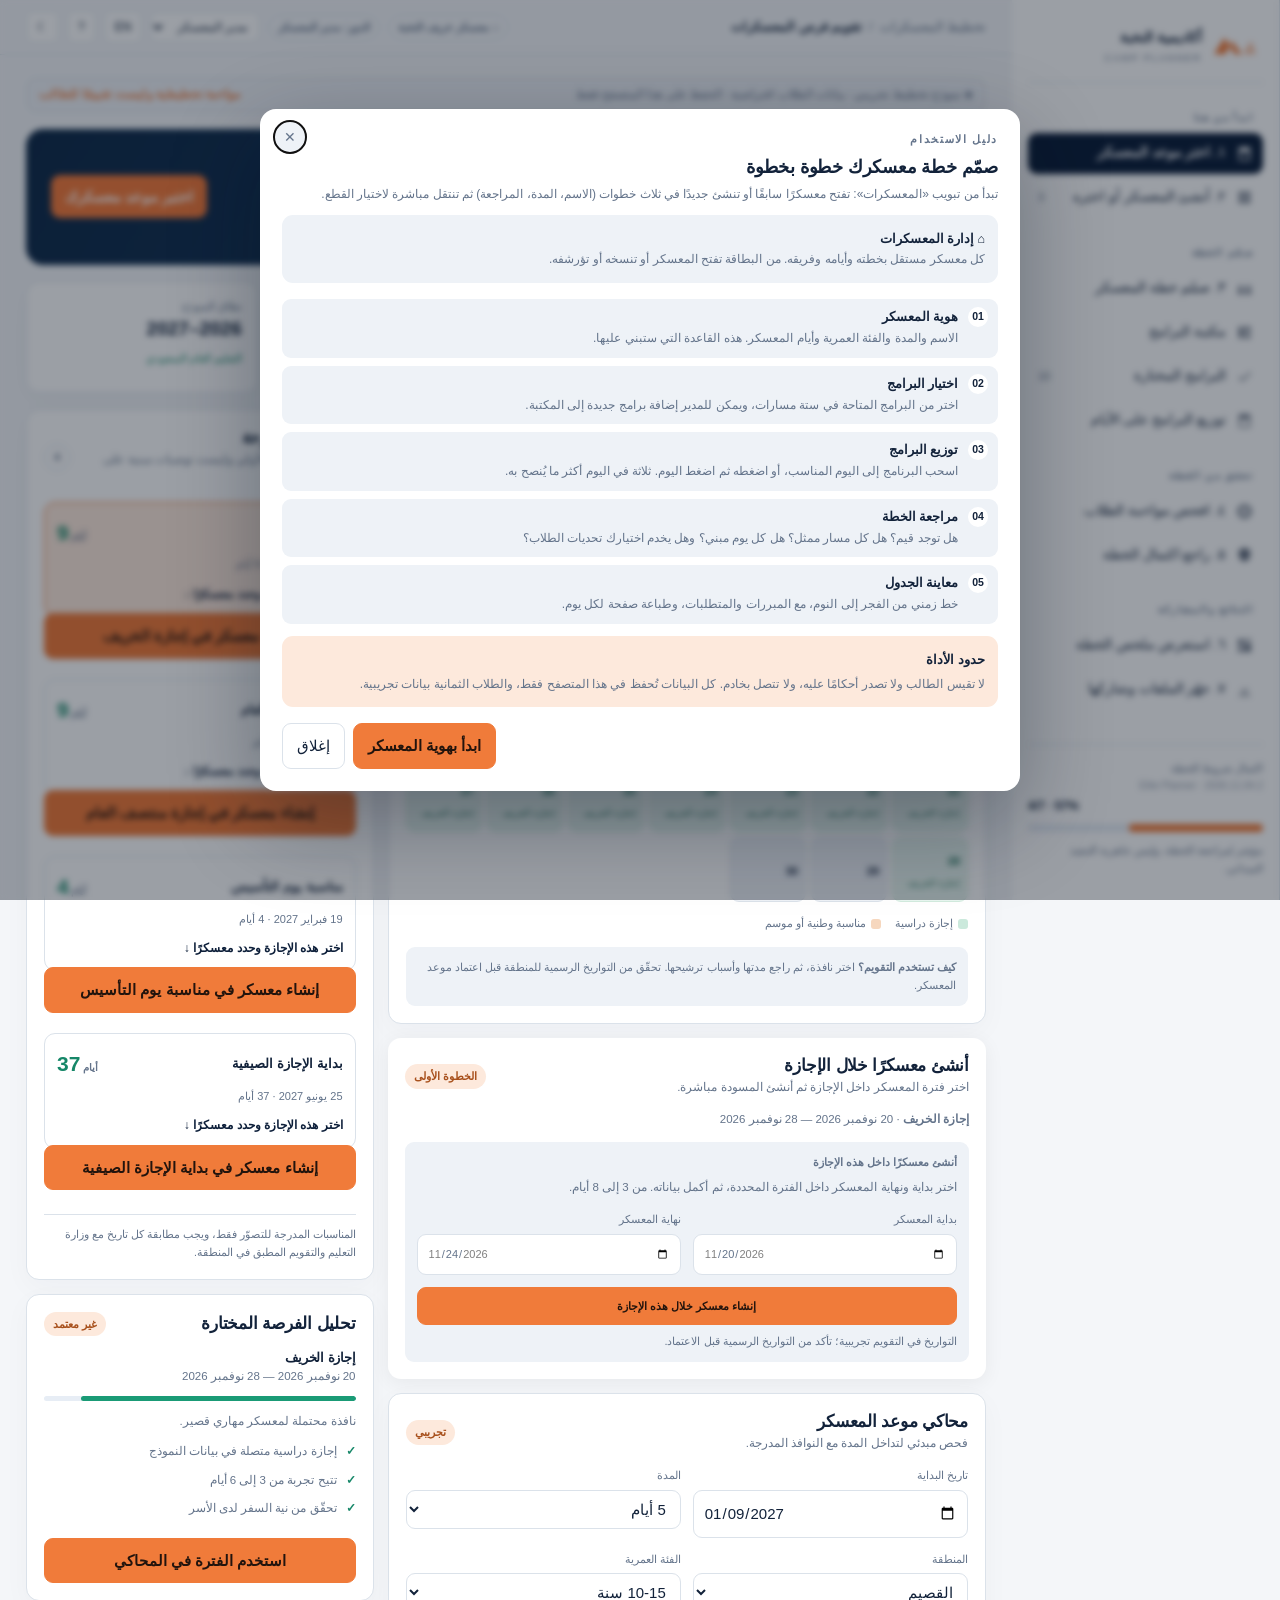
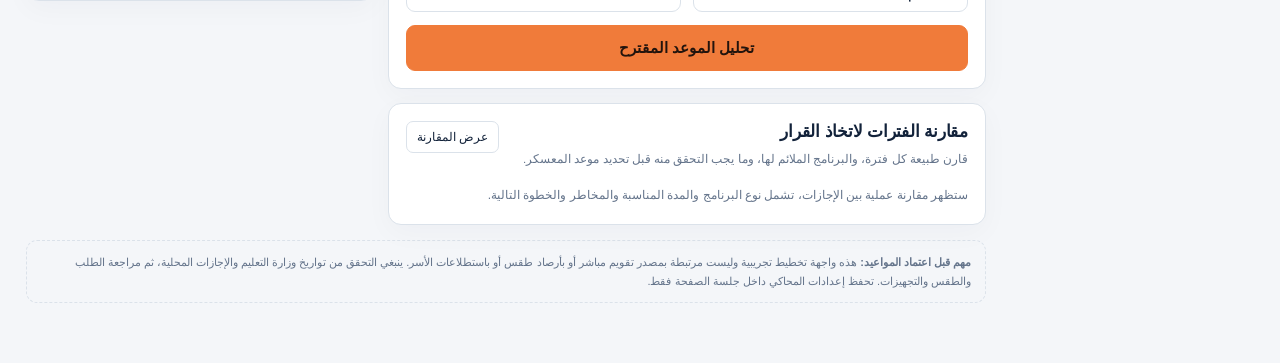
==== commit 31efc5a5: "Sync right-column comparison placement in calendar.html" ====
--- a/calendar.html
+++ b/calendar.html
@@ -2642,11 +2642,13 @@
  +'<div class="oc-form"><div><label for="oc-start">'+T('تاريخ البداية','Start date')+'</label><input id="oc-start" data-oc-input="start" type="date" value="'+ocInputs.start+'"></div><div><label for="oc-duration">'+T('المدة','Duration')+'</label><select id="oc-duration" data-oc-input="duration">'+[3,5,7,10,14].map(n=>'<option value="'+n+'" '+(+ocInputs.duration===n?'selected':'')+'>'+n+' '+T('أيام','days')+'</option>').join('')+'</select></div><div><label for="oc-region">'+T('المنطقة','Region')+'</label><select id="oc-region" data-oc-input="region">'+pickerOpts+'</select></div><div><label for="oc-age">'+T('الفئة العمرية','Age group')+'</label><select id="oc-age" data-oc-input="age">'+['8-12','10-15','13-15'].map(a=>'<option value="'+a+'" '+(ocInputs.age===a?'selected':'')+'>'+a+' '+T('سنة','years')+'</option>').join('')+'</select></div></div>'
  +'<button class="primary" data-oc="analyze" style="width:100%;margin-top:13px">'+T('تحليل الموعد المقترح','Analyze proposed date')+'</button>'
  +ocAnalysisHtml()
- +'</section></div><div class="oc-stack"><section class="oc-panel"><div class="oc-head"><div><h2>'+T('الفرص المقترحة','Suggested opportunities')+'</h2><p class="oc-muted">'+T('الفترات للتخطيط الأولي وليست توصيات مبنية على بيانات إقبال.','Calendar windows are planning examples, not demand-based recommendations.')+'</p></div><span class="pill line">'+featured.length+'</span></div>'
+ +'</section>'
+ +'<section class="oc-panel oc-compare-panel" dir="'+(lang==='ar'?'rtl':'ltr')+'"><div class="oc-compare-heading"><div><h2>'+T('مقارنة الفترات لاتخاذ القرار','Compare windows to decide')+'</h2><p class="oc-muted">'+T('قارن طبيعة كل فترة، والبرنامج الملائم لها، وما يجب التحقق منه قبل تحديد موعد المعسكر.','Compare the type of each window, suitable program formats and what to verify before setting dates.')+'</p></div><button type="button" data-oc="compare" class="small">'+(ocComparison?T('إخفاء التفاصيل','Hide details'):T('عرض المقارنة','Show comparison'))+'</button></div>'+(ocComparison?ocCompareHtml(featured):'<p class="oc-compare-preview">'+T('ستظهر مقارنة عملية بين الإجازات، تشمل نوع البرنامج والمدة المناسبة والمخاطر والخطوة التالية.','See a practical comparison of camp formats, durations, risks and next actions.')+'</p>')+'</section>'
+ +'</div><div class="oc-stack"><section class="oc-panel"><div class="oc-head"><div><h2>'+T('الفرص المقترحة','Suggested opportunities')+'</h2><p class="oc-muted">'+T('الفترات للتخطيط الأولي وليست توصيات مبنية على بيانات إقبال.','Calendar windows are planning examples, not demand-based recommendations.')+'</p></div><span class="pill line">'+featured.length+'</span></div>'
  +featured.map(e=>'<button class="oc-op '+(ocSelected===e.id?'active':'')+'" data-oc="event" data-id="'+e.id+'"><div class="oc-row"><strong>'+ocName(e)+'</strong><span class="oc-score">'+ocDayCount(e.start,e.end)+'<small> '+T('أيام','days')+'</small></span></div><small>'+ocFmt(e.start)+' · '+ocDayCount(e.start,e.end)+' '+T('أيام','days')+'</small><span style="display:block;margin-top:8px;font-size:12px;font-weight:700;color:var(--navy)">'+T('اختر هذه الإجازة وحدد معسكرًا ↓','Select this break ↓')+'</span></button><button type="button" class="primary" style="width:100%;margin:-4px 0 12px" data-oc="createEvent" data-id="'+e.id+'">'+T('إنشاء معسكر في ','Create camp during ')+ocName(e)+'</button>').join('')
  +'<div class="oc-source">'+T('المناسبات المدرجة للتصوّر فقط، ويجب مطابقة كل تاريخ مع وزارة التعليم والتقويم المطبق في المنطقة.','Planning-only entries. Confirm dates with the Ministry of Education and regional calendar.')+'</div></section>'
  +'<section class="oc-panel"><div class="oc-head"><h2>'+T('تحليل الفرصة المختارة','Selected opportunity')+'</h2><span class="pill orange">'+T('غير معتمد','Unverified')+'</span></div><h3>'+ocName(chosen)+'</h3><p class="oc-muted">'+ocFmt(chosen.start)+' — '+ocFmt(chosen.end)+'</p><div class="oc-meter"><i style="width:'+chosen.score+'%"></i></div><p class="oc-muted" style="margin:11px 0">'+T(chosen.summaryAr,chosen.summaryEn)+'</p>'+(lang==='ar'?chosen.reasonAr:chosen.reasonEn).map(x=>'<div class="oc-reason"><i>✓</i><span>'+esc(x)+'</span></div>').join('')+'<button class="primary" data-oc="use" style="width:100%;margin-top:10px">'+T('استخدم الفترة في المحاكي','Use this date in simulator')+'</button></section>'
- +'<section class="oc-panel oc-compare-panel" dir="'+(lang==='ar'?'rtl':'ltr')+'"><div class="oc-compare-heading"><div><h2>'+T('مقارنة الفترات لاتخاذ القرار','Compare windows to decide')+'</h2><p class="oc-muted">'+T('قارن طبيعة كل فترة، والبرنامج الملائم لها، وما يجب التحقق منه قبل تحديد موعد المعسكر.','Compare the type of each window, suitable program formats and what to verify before setting dates.')+'</p></div><button type="button" data-oc="compare" class="small">'+(ocComparison?T('إخفاء التفاصيل','Hide details'):T('عرض المقارنة','Show comparison'))+'</button></div>'+(ocComparison?ocCompareHtml(featured):'<p class="oc-compare-preview">'+T('ستظهر مقارنة عملية بين الإجازات، تشمل نوع البرنامج والمدة المناسبة والمخاطر والخطوة التالية.','See a practical comparison of camp formats, durations, risks and next actions.')+'</p>')+'</section></div></div>'
+ +'</div></div>'
  +'<div class="oc-disclaimer"><b>'+T('مهم قبل اعتماد المواعيد: ','Before confirming dates: ')+'</b>'+T('هذه واجهة تخطيط تجريبية وليست مرتبطة بمصدر تقويم مباشر أو بأرصاد طقس أو باستطلاعات الأسر. ينبغي التحقق من تواريخ وزارة التعليم والإجازات المحلية، ثم مراجعة الطلب والطقس والتجهيزات. تحفظ إعدادات المحاكي داخل جلسة الصفحة فقط.','This is a prototype, not connected to live official calendars, weather or parent surveys. Verify Ministry of Education dates and regional variations before making operational decisions. Simulator settings are session-only.')+'</div></div>';
 }
 function ocHandleClick(el){
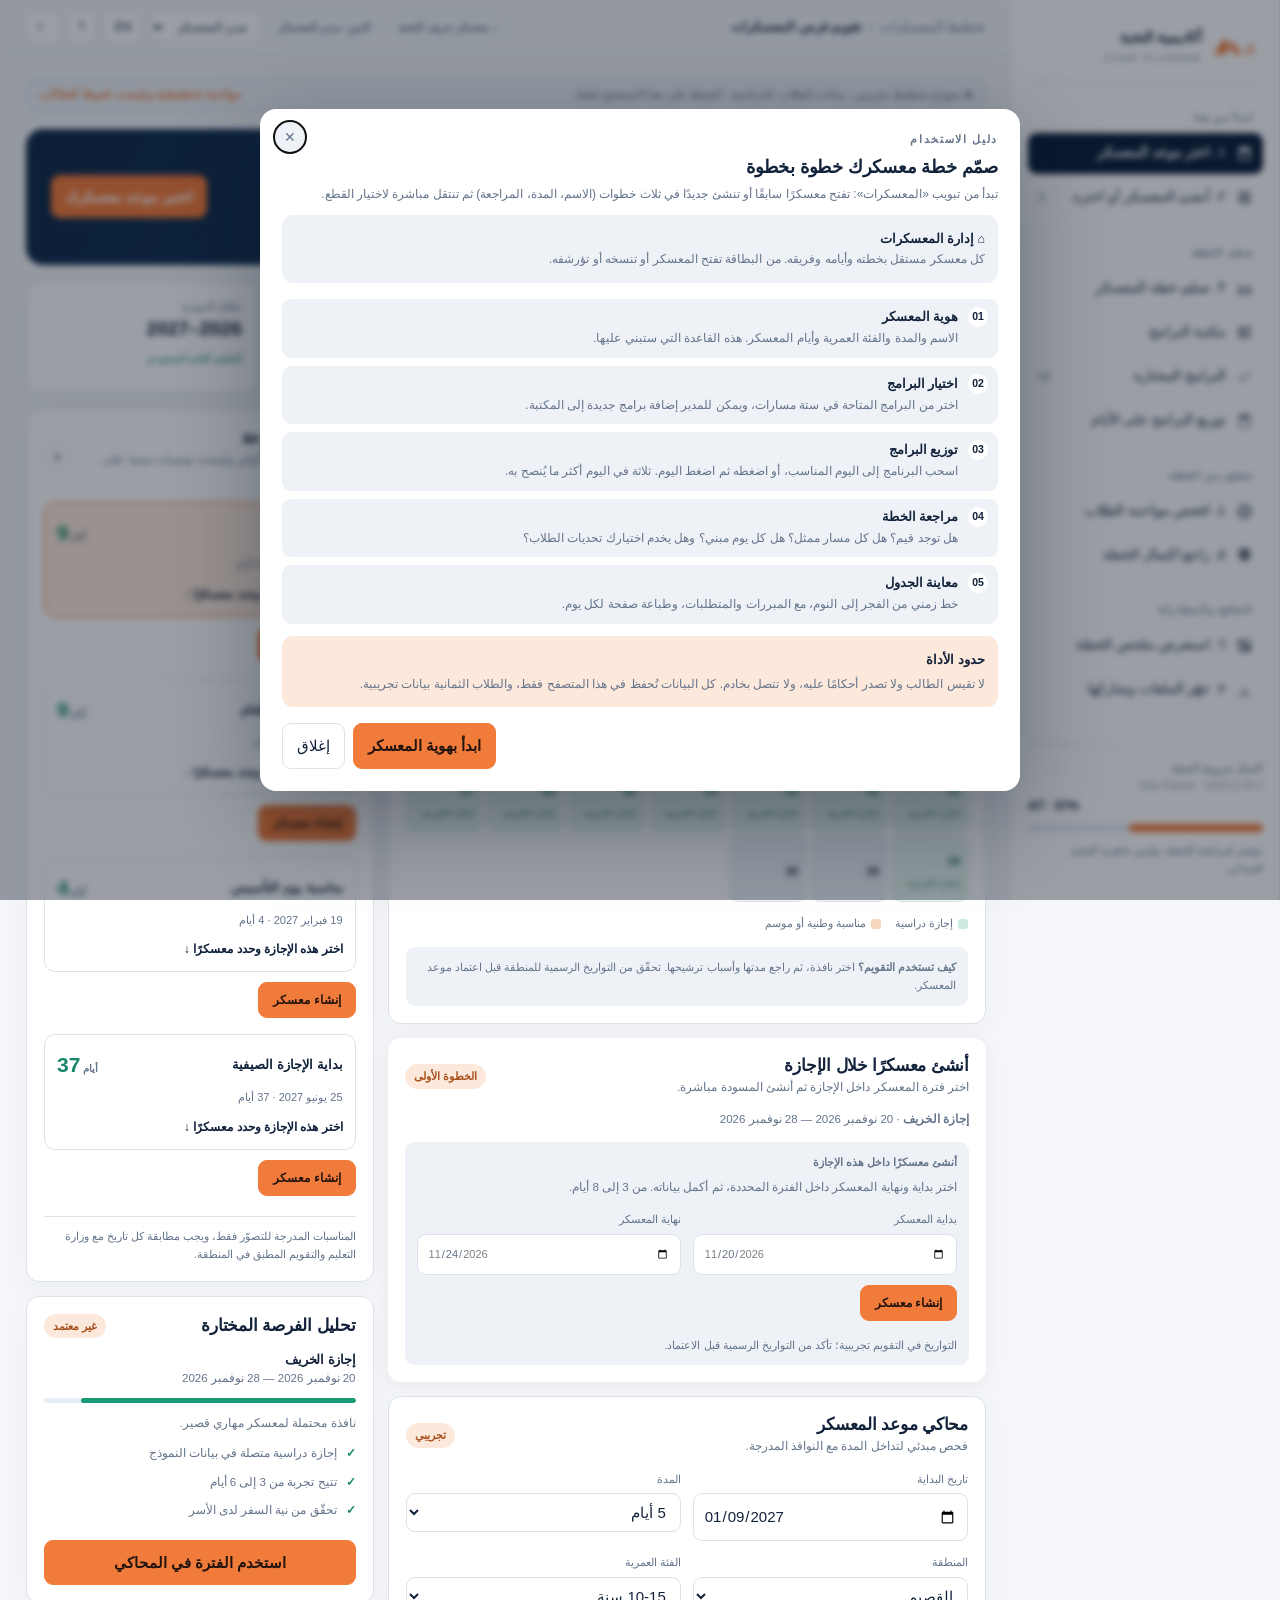
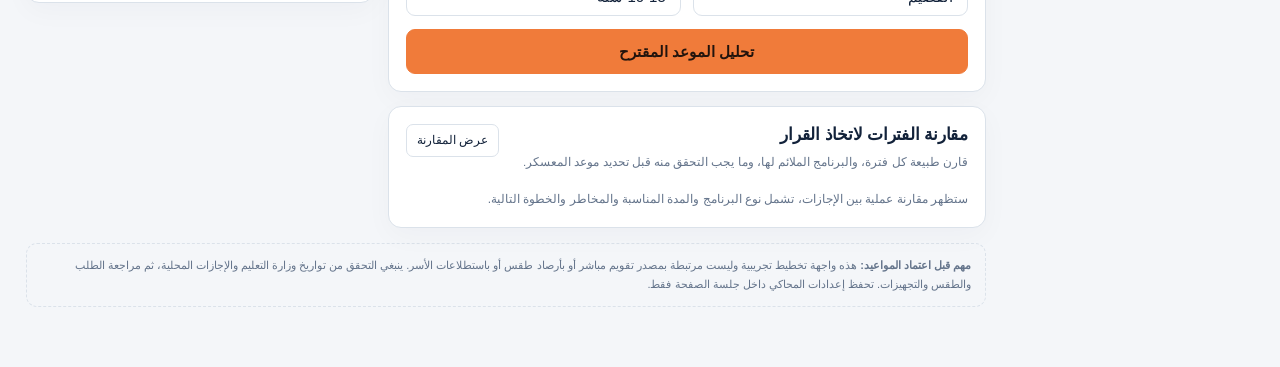
==== commit 42384d9d: "Match compact create-camp action sizing across published calendar pages" ====
--- a/calendar.html
+++ b/calendar.html
@@ -531,6 +531,7 @@
 .oc-form input,.oc-form select{width:100%;min-width:0;padding:9px 10px;border:1px solid var(--line);background:var(--surface);border-radius:9px}
 .oc-result{padding:13px;border:1px solid #b8e0cf;background:#eaf7f1;color:#145e49;border-radius:10px;margin-top:12px;font-size:12px}
 .oc-result p{margin-top:5px}
+.oc-page .oc-create-compact{display:inline-flex!important;align-items:center;justify-content:center;width:auto!important;max-width:100%;min-height:36px;padding:8px 14px!important;margin:10px 0 8px!important;border-radius:9px;font-size:12px;font-weight:800;white-space:nowrap;line-height:1.5;cursor:pointer}
 .oc-compare-panel{direction:rtl;text-align:right}
 .oc-compare-panel[dir="ltr"]{direction:ltr;text-align:left}
 .oc-compare-heading{display:flex;align-items:flex-start;justify-content:space-between;gap:14px}
@@ -2618,7 +2619,7 @@
  const chosen=OC_EVENTS.find(e=>e.id===ocSelected)||featured[0];
  const why=T('توصية تخطيطية بناءً على طول النافذة وطبيعة النشاط فقط؛ وليست توقعًا للطلب أو تقييماً رسميًا للإجازات.','Planning guidance based on window length and activity type only, not demand forecasts or verified holiday status.');
  return '<div class="oc-compare-wrap" dir="'+(lang==='ar'?'rtl':'ltr')+'">'
- +'<div class="oc-decision-summary"><span class="oc-decision-tag">'+T('اقتراح للمعسكر الرئيسي','Main-camp candidate')+'</span><h3>'+T('إجازة منتصف العام: مرشح مبدئي لمعسكر من 5 إلى 7 أيام','Mid-year break: a potential 5–7 day main camp')+'</h3><p>'+T('مدة الإجازة المدرجة 9 أيام، ما يترك هامشًا لترتيب الوصول والمغادرة، ويسمح بتوزيع الأنشطة على عدة أيام. القرار مشروط بتأكيد الإجازة واستعداد الموقع والمشرفين واهتمام الأسر.','Its listed 9-day window offers room for arrivals, departures and multi-day programming. Confirm the official break, venue, staffing and family interest before committing.')+'</p><button type="button" class="primary" data-oc="createEvent" data-id="winter">'+T('إنشاء مسودة في إجازة منتصف العام','Create mid-year camp draft')+'</button></div>'
+ +'<div class="oc-decision-summary"><span class="oc-decision-tag">'+T('اقتراح للمعسكر الرئيسي','Main-camp candidate')+'</span><h3>'+T('إجازة منتصف العام: مرشح مبدئي لمعسكر من 5 إلى 7 أيام','Mid-year break: a potential 5–7 day main camp')+'</h3><p>'+T('مدة الإجازة المدرجة 9 أيام، ما يترك هامشًا لترتيب الوصول والمغادرة، ويسمح بتوزيع الأنشطة على عدة أيام. القرار مشروط بتأكيد الإجازة واستعداد الموقع والمشرفين واهتمام الأسر.','Its listed 9-day window offers room for arrivals, departures and multi-day programming. Confirm the official break, venue, staffing and family interest before committing.')+'</p><button type="button" class="primary oc-create-compact" data-oc="createEvent" data-id="winter">'+T('إنشاء معسكر','Create camp')+'</button></div>'
  +'<div class="oc-compare-scroll"><table class="oc-compare"><thead><tr>'
  +[T('الفترة','Window'),T('البرنامج الأنسب','Suggested format'),T('مدة الإجازة','Listed window'),T('مدة البرنامج المقترحة','Suggested duration'),T('ما الذي يدعم الاختيار؟','Why consider it?'),T('ما الذي يحتاج تحققًا؟','What needs checking?'),T('القرار المبدئي','Initial guidance'),T('الخطوة التالية','Next action')].map(x=>'<th scope="col">'+x+'</th>').join('')
  +'</tr></thead><tbody>'+featured.map(e=>{
@@ -2637,7 +2638,7 @@
  +'<section class="oc-hero"><div><div class="oc-kicker">'+T('التخطيط الاستراتيجي · تقويم السعودية','STRATEGIC PLANNING · SAUDI ARABIA')+'</div><h1>'+T('تقويم فرص المعسكرات','Camp opportunities calendar')+'</h1><p>'+T('استكشف نوافذ الإجازات والمواسم، وقارن الخيارات، وحدّد موعدًا أوليًا قبل بدء تجهيز المعسكر وتسويقه.','Explore breaks and seasonal windows, compare options and select a tentative launch date before preparation and marketing.')+'</p></div><button data-oc="focus">'+T('اختبر موعد معسكرك','Test a camp date')+'</button></section>'
  +'<div class="oc-stats"><div class="oc-stat"><span>'+T('فترات مرصودة في النموذج','Sample calendar windows')+'</span><strong>'+OC_EVENTS.length+'</strong><small>'+T('التواريخ تحتاج تحققًا','Dates need verification')+'</small></div><div class="oc-stat"><span>'+T('فرص مقترحة','Suggested opportunities')+'</span><strong>'+featured.length+'</strong><small>'+T('تقييم أولي','Initial assessment')+'</small></div><div class="oc-stat"><span>'+T('أقرب نافذة مدخلة','Next listed window')+'</span><strong style="font-size:17px">'+ocFmt(upcoming[0].start)+'</strong><small>'+ocName(upcoming[0])+'</small></div><div class="oc-stat"><span>'+T('نطاق النموذج','Sample coverage')+'</span><strong style="font-size:19px">2026–2027</strong><small>'+T('التعليم العام السعودي','Saudi general education')+'</small></div></div>'
  +'<div class="oc-grid"><div class="oc-stack"><section class="oc-panel"><div class="oc-head"><div><h2>'+T('التقويم السنوي','Annual calendar')+'</h2><p class="oc-muted">'+T('اختر مناسبة من الأيام الملوّنة لاستكشاف تفاصيلها.','Select a highlighted date to inspect the opportunity.')+'</p></div><div class="oc-arrows"><button data-oc="prev" aria-label="'+T('الشهر السابق','Previous month')+'">›</button><b>'+monthLabel+'</b><button data-oc="next" aria-label="'+T('الشهر التالي','Next month')+'">‹</button></div></div><div class="oc-filters">'+filterButtons.map(([id,ar,en])=>'<button data-oc="filter" data-filter="'+id+'" class="'+(ocFilter===id?'active':'')+'">'+T(ar,en)+'</button>').join('')+'</div>'+ocCalendarHtml()+'<div class="oc-legend"><span><i style="background:#cbe9dc"></i>'+T('إجازة دراسية','School break')+'</span><span><i style="background:#f6d7be"></i>'+T('مناسبة وطنية أو موسم','Occasion or season')+'</span></div><div class="oc-hint"><b>'+T('كيف تستخدم التقويم؟','How to use it')+'</b> '+T('اختر نافذة، ثم راجع مدتها وأسباب ترشيحها. تحقّق من التواريخ الرسمية للمنطقة قبل اعتماد موعد المعسكر.','Choose a window, review the reasons and verify official local dates before committing.')+'</div></section>'
- +'<section class="oc-panel" id="oc-create-holiday" style="border:2px solid var(--orange);box-shadow:0 4px 20px rgba(0,0,0,.06)"><div class="oc-head"><div><h2>'+T('أنشئ معسكرًا خلال الإجازة','Create a camp during the holiday')+'</h2><p class="oc-muted">'+T('اختر فترة المعسكر داخل الإجازة ثم أنشئ المسودة مباشرة.','Select camp dates within the holiday and create a draft immediately.')+'</p></div><span class="pill orange">'+T('الخطوة الأولى','First step')+'</span></div><p class="oc-muted" style="margin-bottom:10px"><b>'+ocName(chosen)+'</b> · '+ocFmt(chosen.start)+' — '+ocFmt(chosen.end)+'</p><div class="oc-hint" style="margin-top:12px"><b>'+T('أنشئ معسكرًا داخل هذه الإجازة','Create a camp during this break')+'</b><p class="oc-muted" style="margin:6px 0 10px">'+T('اختر بداية ونهاية المعسكر داخل الفترة المحددة، ثم أكمل بياناته. من 3 إلى 8 أيام.','Choose a start and end within this window (3–8 days), then complete camp details.')+'</p><div class="oc-form"><div><label for="oc-holiday-start">'+T('بداية المعسكر','Camp starts')+'</label><input id="oc-holiday-start" type="date" data-oc-holiday="start" min="'+chosen.start+'" max="'+chosen.end+'" value="'+ocHolidayStart+'"></div><div><label for="oc-holiday-end">'+T('نهاية المعسكر','Camp ends')+'</label><input id="oc-holiday-end" type="date" data-oc-holiday="end" min="'+chosen.start+'" max="'+chosen.end+'" value="'+ocHolidayEnd+'"></div></div><button class="primary" data-oc="createHoliday" style="width:100%;margin-top:12px">'+T('إنشاء معسكر خلال هذه الإجازة','Create camp during this break')+'</button><p class="oc-muted" style="font-size:11px;margin-top:7px">'+T('التواريخ في التقويم تجريبية؛ تأكد من التواريخ الرسمية قبل الاعتماد.','Calendar dates are illustrative; verify official dates before committing.')+'</p></div></section>'
+ +'<section class="oc-panel" id="oc-create-holiday" style="border:2px solid var(--orange);box-shadow:0 4px 20px rgba(0,0,0,.06)"><div class="oc-head"><div><h2>'+T('أنشئ معسكرًا خلال الإجازة','Create a camp during the holiday')+'</h2><p class="oc-muted">'+T('اختر فترة المعسكر داخل الإجازة ثم أنشئ المسودة مباشرة.','Select camp dates within the holiday and create a draft immediately.')+'</p></div><span class="pill orange">'+T('الخطوة الأولى','First step')+'</span></div><p class="oc-muted" style="margin-bottom:10px"><b>'+ocName(chosen)+'</b> · '+ocFmt(chosen.start)+' — '+ocFmt(chosen.end)+'</p><div class="oc-hint" style="margin-top:12px"><b>'+T('أنشئ معسكرًا داخل هذه الإجازة','Create a camp during this break')+'</b><p class="oc-muted" style="margin:6px 0 10px">'+T('اختر بداية ونهاية المعسكر داخل الفترة المحددة، ثم أكمل بياناته. من 3 إلى 8 أيام.','Choose a start and end within this window (3–8 days), then complete camp details.')+'</p><div class="oc-form"><div><label for="oc-holiday-start">'+T('بداية المعسكر','Camp starts')+'</label><input id="oc-holiday-start" type="date" data-oc-holiday="start" min="'+chosen.start+'" max="'+chosen.end+'" value="'+ocHolidayStart+'"></div><div><label for="oc-holiday-end">'+T('نهاية المعسكر','Camp ends')+'</label><input id="oc-holiday-end" type="date" data-oc-holiday="end" min="'+chosen.start+'" max="'+chosen.end+'" value="'+ocHolidayEnd+'"></div></div><button class="primary oc-create-compact" data-oc="createHoliday">'+T('إنشاء معسكر','Create camp')+'</button><p class="oc-muted" style="font-size:11px;margin-top:7px">'+T('التواريخ في التقويم تجريبية؛ تأكد من التواريخ الرسمية قبل الاعتماد.','Calendar dates are illustrative; verify official dates before committing.')+'</p></div></section>'
  +'<section class="oc-panel" id="oc-simulator"><div class="oc-head"><div><h2>'+T('محاكي موعد المعسكر','Camp date simulator')+'</h2><p class="oc-muted">'+T('فحص مبدئي لتداخل المدة مع النوافذ المدرجة.','Initial overlap check against listed windows.')+'</p></div><span class="pill orange">'+T('تجريبي','Illustrative')+'</span></div>'
  +'<div class="oc-form"><div><label for="oc-start">'+T('تاريخ البداية','Start date')+'</label><input id="oc-start" data-oc-input="start" type="date" value="'+ocInputs.start+'"></div><div><label for="oc-duration">'+T('المدة','Duration')+'</label><select id="oc-duration" data-oc-input="duration">'+[3,5,7,10,14].map(n=>'<option value="'+n+'" '+(+ocInputs.duration===n?'selected':'')+'>'+n+' '+T('أيام','days')+'</option>').join('')+'</select></div><div><label for="oc-region">'+T('المنطقة','Region')+'</label><select id="oc-region" data-oc-input="region">'+pickerOpts+'</select></div><div><label for="oc-age">'+T('الفئة العمرية','Age group')+'</label><select id="oc-age" data-oc-input="age">'+['8-12','10-15','13-15'].map(a=>'<option value="'+a+'" '+(ocInputs.age===a?'selected':'')+'>'+a+' '+T('سنة','years')+'</option>').join('')+'</select></div></div>'
  +'<button class="primary" data-oc="analyze" style="width:100%;margin-top:13px">'+T('تحليل الموعد المقترح','Analyze proposed date')+'</button>'
@@ -2645,7 +2646,7 @@
  +'</section>'
  +'<section class="oc-panel oc-compare-panel" dir="'+(lang==='ar'?'rtl':'ltr')+'"><div class="oc-compare-heading"><div><h2>'+T('مقارنة الفترات لاتخاذ القرار','Compare windows to decide')+'</h2><p class="oc-muted">'+T('قارن طبيعة كل فترة، والبرنامج الملائم لها، وما يجب التحقق منه قبل تحديد موعد المعسكر.','Compare the type of each window, suitable program formats and what to verify before setting dates.')+'</p></div><button type="button" data-oc="compare" class="small">'+(ocComparison?T('إخفاء التفاصيل','Hide details'):T('عرض المقارنة','Show comparison'))+'</button></div>'+(ocComparison?ocCompareHtml(featured):'<p class="oc-compare-preview">'+T('ستظهر مقارنة عملية بين الإجازات، تشمل نوع البرنامج والمدة المناسبة والمخاطر والخطوة التالية.','See a practical comparison of camp formats, durations, risks and next actions.')+'</p>')+'</section>'
  +'</div><div class="oc-stack"><section class="oc-panel"><div class="oc-head"><div><h2>'+T('الفرص المقترحة','Suggested opportunities')+'</h2><p class="oc-muted">'+T('الفترات للتخطيط الأولي وليست توصيات مبنية على بيانات إقبال.','Calendar windows are planning examples, not demand-based recommendations.')+'</p></div><span class="pill line">'+featured.length+'</span></div>'
- +featured.map(e=>'<button class="oc-op '+(ocSelected===e.id?'active':'')+'" data-oc="event" data-id="'+e.id+'"><div class="oc-row"><strong>'+ocName(e)+'</strong><span class="oc-score">'+ocDayCount(e.start,e.end)+'<small> '+T('أيام','days')+'</small></span></div><small>'+ocFmt(e.start)+' · '+ocDayCount(e.start,e.end)+' '+T('أيام','days')+'</small><span style="display:block;margin-top:8px;font-size:12px;font-weight:700;color:var(--navy)">'+T('اختر هذه الإجازة وحدد معسكرًا ↓','Select this break ↓')+'</span></button><button type="button" class="primary" style="width:100%;margin:-4px 0 12px" data-oc="createEvent" data-id="'+e.id+'">'+T('إنشاء معسكر في ','Create camp during ')+ocName(e)+'</button>').join('')
+ +featured.map(e=>'<button class="oc-op '+(ocSelected===e.id?'active':'')+'" data-oc="event" data-id="'+e.id+'"><div class="oc-row"><strong>'+ocName(e)+'</strong><span class="oc-score">'+ocDayCount(e.start,e.end)+'<small> '+T('أيام','days')+'</small></span></div><small>'+ocFmt(e.start)+' · '+ocDayCount(e.start,e.end)+' '+T('أيام','days')+'</small><span style="display:block;margin-top:8px;font-size:12px;font-weight:700;color:var(--navy)">'+T('اختر هذه الإجازة وحدد معسكرًا ↓','Select this break ↓')+'</span></button><button type="button" class="primary oc-create-compact" data-oc="createEvent" data-id="'+e.id+'">'+T('إنشاء معسكر','Create camp')+'</button>').join('')
  +'<div class="oc-source">'+T('المناسبات المدرجة للتصوّر فقط، ويجب مطابقة كل تاريخ مع وزارة التعليم والتقويم المطبق في المنطقة.','Planning-only entries. Confirm dates with the Ministry of Education and regional calendar.')+'</div></section>'
  +'<section class="oc-panel"><div class="oc-head"><h2>'+T('تحليل الفرصة المختارة','Selected opportunity')+'</h2><span class="pill orange">'+T('غير معتمد','Unverified')+'</span></div><h3>'+ocName(chosen)+'</h3><p class="oc-muted">'+ocFmt(chosen.start)+' — '+ocFmt(chosen.end)+'</p><div class="oc-meter"><i style="width:'+chosen.score+'%"></i></div><p class="oc-muted" style="margin:11px 0">'+T(chosen.summaryAr,chosen.summaryEn)+'</p>'+(lang==='ar'?chosen.reasonAr:chosen.reasonEn).map(x=>'<div class="oc-reason"><i>✓</i><span>'+esc(x)+'</span></div>').join('')+'<button class="primary" data-oc="use" style="width:100%;margin-top:10px">'+T('استخدم الفترة في المحاكي','Use this date in simulator')+'</button></section>'
  +'</div></div>'
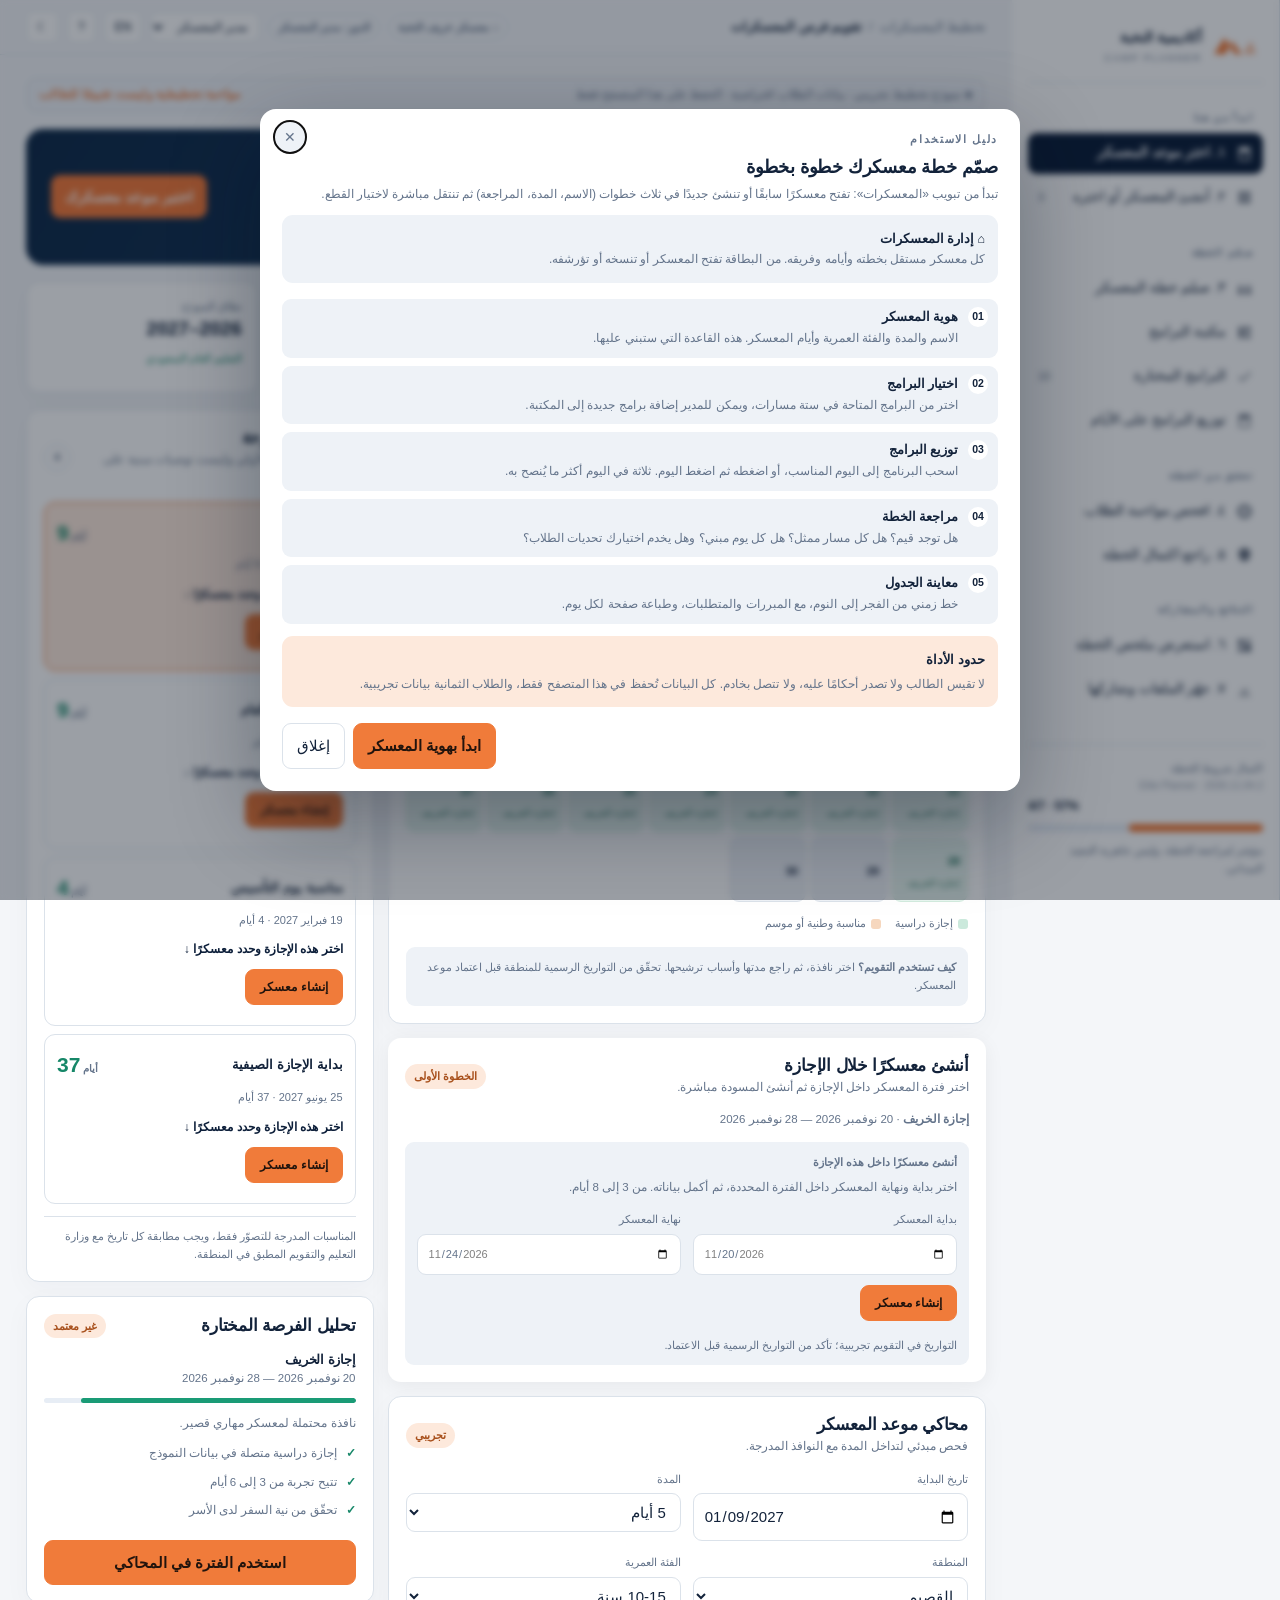
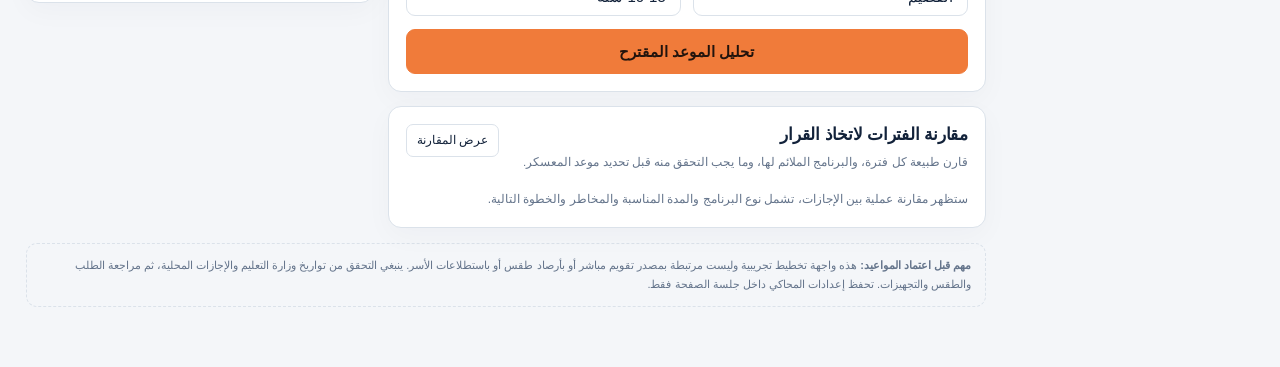
==== commit 0e0984ad: "Keep create camp action inside opportunity cards on calendar.html" ====
--- a/calendar.html
+++ b/calendar.html
@@ -515,6 +515,8 @@
 .oc-legend i{display:inline-block;width:10px;height:10px;border-radius:3px;vertical-align:middle;margin-inline-end:5px}
 .oc-hint{padding:11px 12px;border-radius:9px;background:var(--soft);color:var(--muted);font-size:11px;margin-top:14px}
 .oc-op{display:block;width:100%;padding:12px;border:1px solid var(--line);border-radius:11px;text-align:start;margin-top:8px;background:var(--surface)}
+.oc-op-select{display:block;width:100%;padding:0;border:0;background:transparent;text-align:start;cursor:pointer;color:inherit;font:inherit}
+.oc-op:focus-within{border-color:var(--accent)}
 .oc-op:hover{border-color:var(--accent)}
 .oc-op.active{background:var(--accentsoft);border-color:var(--accent)}
 .oc-op strong{display:block;font-size:13px}
@@ -2646,7 +2648,7 @@
  +'</section>'
  +'<section class="oc-panel oc-compare-panel" dir="'+(lang==='ar'?'rtl':'ltr')+'"><div class="oc-compare-heading"><div><h2>'+T('مقارنة الفترات لاتخاذ القرار','Compare windows to decide')+'</h2><p class="oc-muted">'+T('قارن طبيعة كل فترة، والبرنامج الملائم لها، وما يجب التحقق منه قبل تحديد موعد المعسكر.','Compare the type of each window, suitable program formats and what to verify before setting dates.')+'</p></div><button type="button" data-oc="compare" class="small">'+(ocComparison?T('إخفاء التفاصيل','Hide details'):T('عرض المقارنة','Show comparison'))+'</button></div>'+(ocComparison?ocCompareHtml(featured):'<p class="oc-compare-preview">'+T('ستظهر مقارنة عملية بين الإجازات، تشمل نوع البرنامج والمدة المناسبة والمخاطر والخطوة التالية.','See a practical comparison of camp formats, durations, risks and next actions.')+'</p>')+'</section>'
  +'</div><div class="oc-stack"><section class="oc-panel"><div class="oc-head"><div><h2>'+T('الفرص المقترحة','Suggested opportunities')+'</h2><p class="oc-muted">'+T('الفترات للتخطيط الأولي وليست توصيات مبنية على بيانات إقبال.','Calendar windows are planning examples, not demand-based recommendations.')+'</p></div><span class="pill line">'+featured.length+'</span></div>'
- +featured.map(e=>'<button class="oc-op '+(ocSelected===e.id?'active':'')+'" data-oc="event" data-id="'+e.id+'"><div class="oc-row"><strong>'+ocName(e)+'</strong><span class="oc-score">'+ocDayCount(e.start,e.end)+'<small> '+T('أيام','days')+'</small></span></div><small>'+ocFmt(e.start)+' · '+ocDayCount(e.start,e.end)+' '+T('أيام','days')+'</small><span style="display:block;margin-top:8px;font-size:12px;font-weight:700;color:var(--navy)">'+T('اختر هذه الإجازة وحدد معسكرًا ↓','Select this break ↓')+'</span></button><button type="button" class="primary oc-create-compact" data-oc="createEvent" data-id="'+e.id+'">'+T('إنشاء معسكر','Create camp')+'</button>').join('')
+ +featured.map(e=>'<div class="oc-op '+(ocSelected===e.id?'active':'')+'"><button type="button" class="oc-op-select" data-oc="event" data-id="'+e.id+'"><div class="oc-row"><strong>'+ocName(e)+'</strong><span class="oc-score">'+ocDayCount(e.start,e.end)+'<small> '+T('أيام','days')+'</small></span></div><small>'+ocFmt(e.start)+' · '+ocDayCount(e.start,e.end)+' '+T('أيام','days')+'</small><span style="display:block;margin-top:8px;font-size:12px;font-weight:700;color:var(--navy)">'+T('اختر هذه الإجازة وحدد معسكرًا ↓','Select this break ↓')+'</span></button><button type="button" class="primary oc-create-compact" data-oc="createEvent" data-id="'+e.id+'">'+T('إنشاء معسكر','Create camp')+'</button></div>').join('')
  +'<div class="oc-source">'+T('المناسبات المدرجة للتصوّر فقط، ويجب مطابقة كل تاريخ مع وزارة التعليم والتقويم المطبق في المنطقة.','Planning-only entries. Confirm dates with the Ministry of Education and regional calendar.')+'</div></section>'
  +'<section class="oc-panel"><div class="oc-head"><h2>'+T('تحليل الفرصة المختارة','Selected opportunity')+'</h2><span class="pill orange">'+T('غير معتمد','Unverified')+'</span></div><h3>'+ocName(chosen)+'</h3><p class="oc-muted">'+ocFmt(chosen.start)+' — '+ocFmt(chosen.end)+'</p><div class="oc-meter"><i style="width:'+chosen.score+'%"></i></div><p class="oc-muted" style="margin:11px 0">'+T(chosen.summaryAr,chosen.summaryEn)+'</p>'+(lang==='ar'?chosen.reasonAr:chosen.reasonEn).map(x=>'<div class="oc-reason"><i>✓</i><span>'+esc(x)+'</span></div>').join('')+'<button class="primary" data-oc="use" style="width:100%;margin-top:10px">'+T('استخدم الفترة في المحاكي','Use this date in simulator')+'</button></section>'
  +'</div></div>'
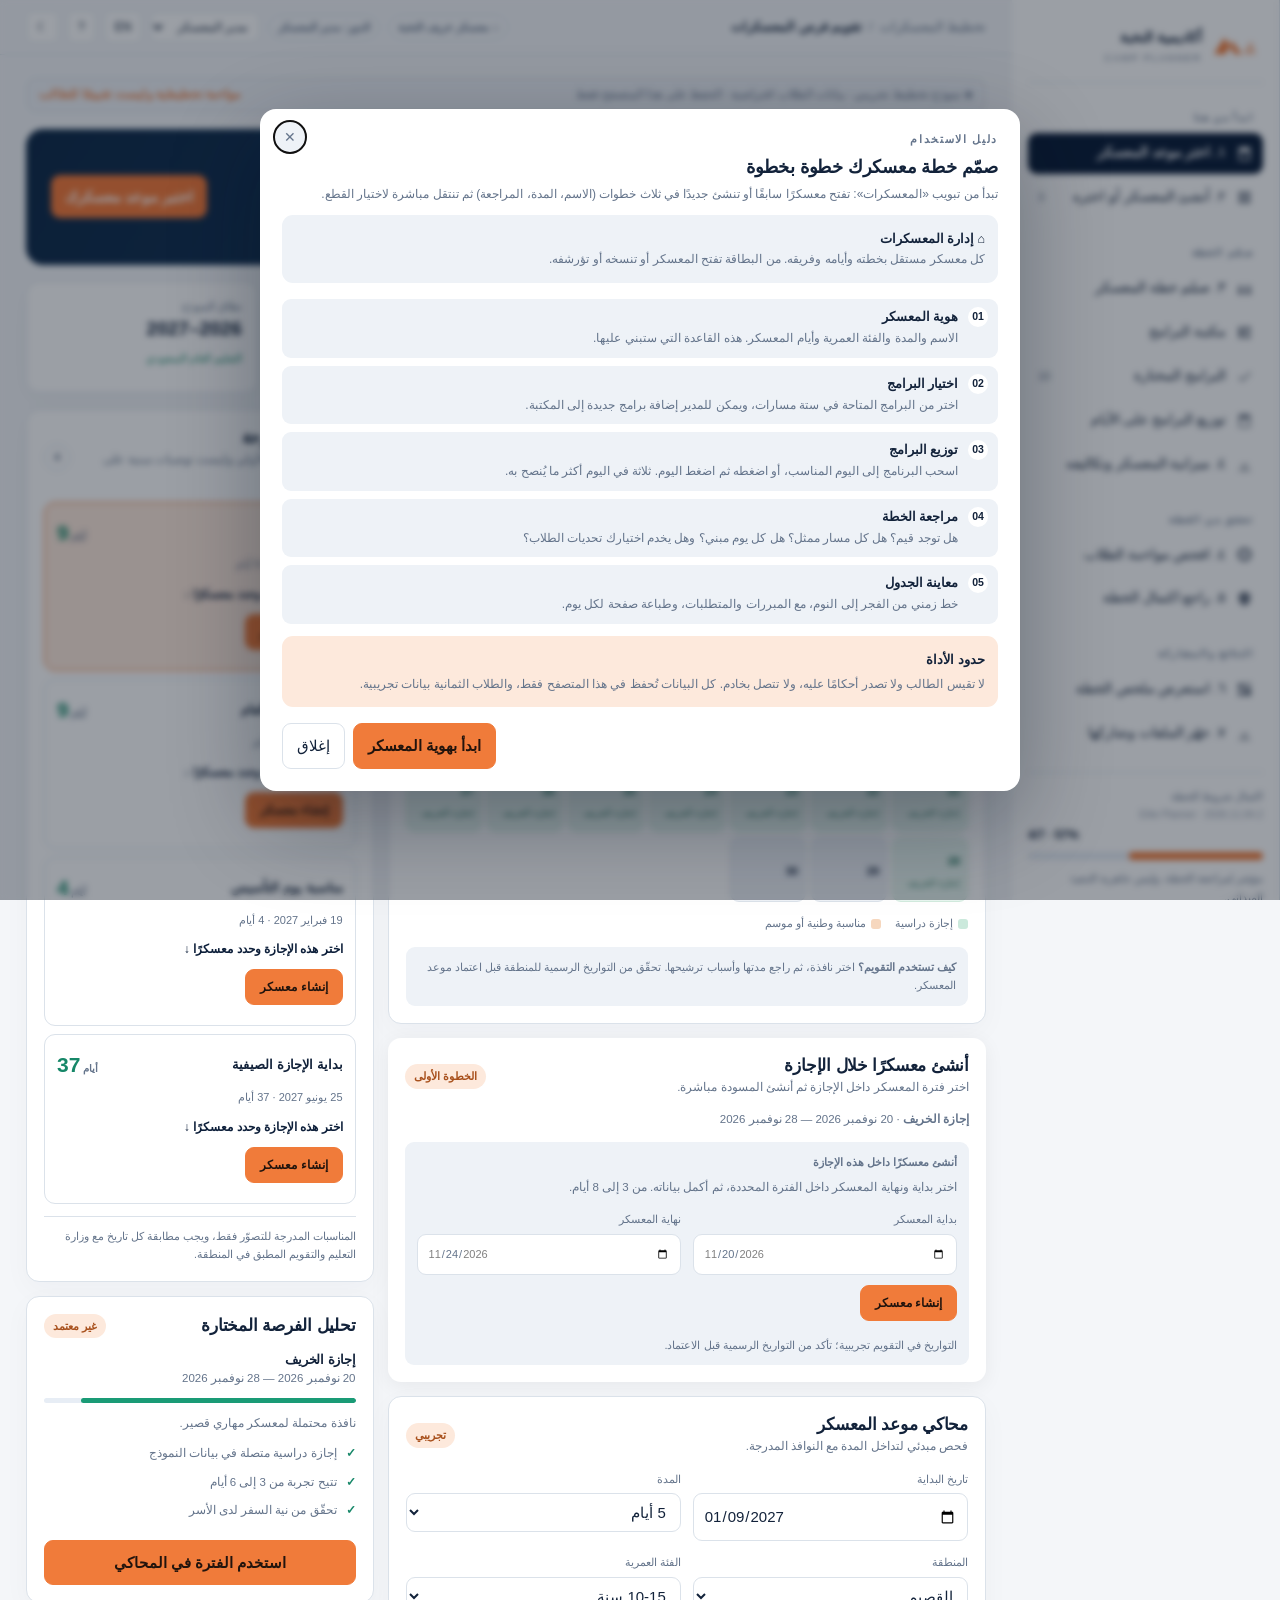
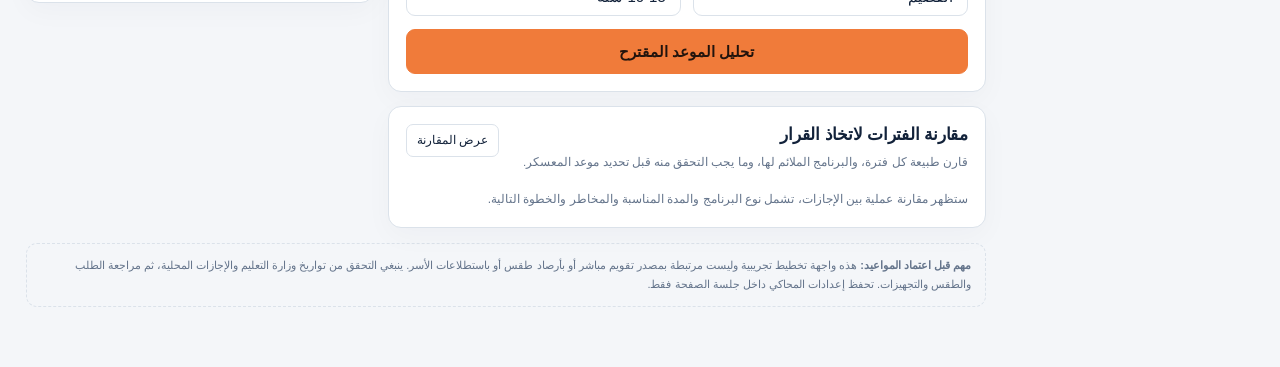
==== commit 5ce26ff6: "Deploy per-camp finance management in calendar entrypoint" ====
--- a/calendar.html
+++ b/calendar.html
@@ -561,6 +561,35 @@
 @media(max-width:900px){.oc-grid{grid-template-columns:1fr}.oc-stats{grid-template-columns:repeat(2,minmax(0,1fr))}}
 @media(max-width:550px){.oc-hero{padding:17px;flex-wrap:wrap}.oc-panel{padding:12px}.oc-cell{min-height:45px;padding:4px}.oc-cell small{display:none}.oc-form{grid-template-columns:1fr}.oc-week span{font-size:9px}}
 @media print{.oc-page .oc-hero{color:#132d49;background:white;border:1px solid #ddd}.oc-page .oc-hero h1{color:#132d49}.oc-page .oc-hero p{color:#57687b}.oc-page .oc-grid{display:block}.oc-page .oc-stack{display:block}.oc-page .oc-panel{break-inside:avoid;margin:10px 0}.oc-page button{display:none}}
+
+
+/* Camp finance workspace */
+.fin-page{direction:rtl;text-align:right}.fin-page[dir="ltr"]{direction:ltr;text-align:left}
+.fin-top{display:flex;flex-wrap:wrap;gap:10px;align-items:center;justify-content:space-between;margin-bottom:18px}
+.fin-top .actions{display:flex;gap:8px;flex-wrap:wrap}
+.fin-kpis{display:grid;grid-template-columns:repeat(4,minmax(0,1fr));gap:12px;margin:16px 0}
+.fin-kpi,.fin-card{background:var(--surface);border:1px solid var(--line);border-radius:13px;padding:17px;min-width:0}
+.fin-kpi small{color:var(--muted);display:block;font-size:11px}.fin-kpi strong{display:block;font-size:23px;margin-top:7px;line-height:1.4}
+.fin-kpi span{font-size:11px;color:var(--muted)}
+.fin-card{margin-top:15px}.fin-card h2{font-size:17px;margin:0 0 8px}
+.fin-help{color:var(--muted);font-size:12px;line-height:1.9;margin:4px 0 12px}
+.fin-cols{display:grid;grid-template-columns:repeat(2,minmax(0,1fr));gap:14px}
+.fin-table-scroll{overflow-x:auto;border:1px solid var(--line);border-radius:11px;margin-top:10px}
+.fin-table{width:100%;border-collapse:collapse;min-width:760px}
+.fin-table th,.fin-table td{text-align:start;padding:10px;border-bottom:1px solid var(--line);font-size:12px;vertical-align:middle}
+.fin-table thead{background:var(--soft2)}.fin-table tbody tr:last-child td{border-bottom:0}
+.fin-table small{display:block;color:var(--muted);margin-top:3px}.fin-table th{font-size:11px}
+.fin-mini-btn{border:1px solid var(--line);background:var(--surface);padding:5px 9px;border-radius:8px;cursor:pointer;margin-inline-end:5px}
+.fin-note{background:var(--soft2);padding:12px;border-radius:11px;font-size:12px;line-height:1.9;margin-top:12px}
+.fin-grid{display:grid;grid-template-columns:repeat(2,minmax(0,1fr));gap:10px}
+.fin-grid label{display:flex;flex-direction:column;gap:5px;font-size:12px;font-weight:700}
+.fin-grid input,.fin-grid select,.fin-grid textarea{border:1px solid var(--line);border-radius:8px;padding:9px;background:var(--surface);color:var(--ink);font:inherit;max-width:100%}
+.fin-grid .full{grid-column:1/-1}
+.fin-examples{display:flex;flex-wrap:wrap;gap:8px;margin:10px 0}
+.fin-examples button{font-size:11px;padding:7px 10px;border-radius:8px;border:1px solid var(--line);background:var(--surface)}
+.fin-good{color:#137453}.fin-bad{color:#b13f30}
+@media(max-width:980px){.fin-kpis{grid-template-columns:repeat(2,minmax(0,1fr))}.fin-cols{grid-template-columns:1fr}}
+@media(max-width:560px){.fin-kpis{grid-template-columns:1fr 1fr}.fin-kpi{padding:10px}.fin-kpi strong{font-size:17px}.fin-grid{grid-template-columns:1fr}}
 
 </style>
 </head>
@@ -1247,7 +1276,7 @@
 }
 const NAV=[
   ['start',[['opportunities','١. اختر موعد المعسكر','1. Choose camp dates'],['camps','٢. أنشئ المعسكر أو اختره','2. Create or select a camp']]],
-  ['plan',[['builder','٣. صمّم خطة المعسكر','3. Build the camp plan'],['library','مكتبة البرامج','Program library'],['selection','البرامج المختارة','Selected programs'],['days','توزيع البرامج على الأيام','Daily program allocation']]],
+  ['plan',[['builder','٣. صمّم خطة المعسكر','3. Build the camp plan'],['library','مكتبة البرامج','Program library'],['selection','البرامج المختارة','Selected programs'],['days','توزيع البرامج على الأيام','Daily program allocation'],['finance','٤. ميزانية المعسكر وتكاليفه','4. Camp budget & costs']]],
   ['verify',[['fit','٤. افحص مواءمة الطلاب','4. Check student alignment'],['readiness','٥. راجع اكتمال الخطة','5. Review plan completeness']]],
   ['out',[['dashboard','٦. استعرض ملخص الخطة','6. Review plan overview'],['outputs','٧. جهّز الملفات وشاركها','7. Export and share']]]
 ];
@@ -1258,6 +1287,7 @@
   selection:['البرامج المختارة','Selected programs'],days:['توزيع البرامج على الأيام','Daily program allocation'],
   fit:['مواءمة احتياجات الطلاب','Student needs alignment'],readiness:['مراجعة اكتمال الخطة','Plan completeness review'],
   opportunities:['تقويم فرص المعسكرات','Camp opportunities calendar'],
+  finance:['الميزانية والتشغيل المالي','Camp finances'],
   outputs:['ملفات الخطة والتجهيز','Plan & preparation files']
 };
 
@@ -2670,7 +2700,181 @@
  if(kind==='focus'){document.getElementById('oc-simulator')?.scrollIntoView({behavior:'smooth',block:'center'});}
 }
 
-const PAGES={opportunities:pageOpportunityCalendar,camps:pageCamps,builder:pageBuilder,dashboard:pageDashboard,library:pageLibrary,selection:pageSelection,days:pageDays,fit:pageFit,readiness:pageReadiness,outputs:pageOutputs};
+
+/* ================== CAMP FINANCE: per-camp estimates and actuals ================== */
+const FIN_CATEGORIES=[
+ ['accommodation','السكن والإقامة','Accommodation'],
+ ['meals','الوجبات والضيافة','Meals and catering'],
+ ['transport','النقل والباصات والبنزين','Transport and fuel'],
+ ['activities','الرحلات والأنشطة','Trips and activities'],
+ ['staff','المشرفون والمدربون','Staff and trainers'],
+ ['supplies','المستلزمات والهدايا','Supplies and gifts'],
+ ['safety','السلامة والتأمين','Safety and insurance'],
+ ['marketing','التسويق والإعلام','Marketing'],
+ ['services','الخدمات والرسوم','Services and fees'],
+ ['other','مصروفات أخرى','Other expenses']
+];
+const FIN_TEMPLATES=[
+ ['سكن الطلاب / الليلة','Student accommodation / night','accommodation','ليلة سكن','room-night'],
+ ['فطور الطلاب','Student breakfast','meals','وجبة','meal'],
+ ['غداء الطلاب','Student lunch','meals','وجبة','meal'],
+ ['عشاء الطلاب','Student dinner','meals','وجبة','meal'],
+ ['مياه وضيافة','Water and refreshments','meals','حصة','portion'],
+ ['استئجار الباص','Bus hire','transport','يوم','day'],
+ ['وقود الباص','Bus fuel','transport','تعبئة','fill-up'],
+ ['أجر السائق','Driver wages','transport','يوم','day'],
+ ['تذاكر الرحلات','Trip admissions','activities','تذكرة','ticket'],
+ ['أجور المدربين','Trainer fees','staff','يوم','day'],
+ ['أجور المشرفين','Supervisor fees','staff','يوم','day'],
+ ['ملابس وحقائب','Uniforms and bags','supplies','قطعة','item'],
+ ['التأمين والإسعافات','Insurance and first aid','safety','شخص','person'],
+ ['التصوير والتسويق','Media and marketing','marketing','خدمة','service']
+];
+function finState(){
+ const c=activeCamp();if(!c.finance||typeof c.finance!=='object')c.finance={rows:[],reservePct:10,expectedStudents:0,fee:0,actualTuitionReceived:0};
+ const d=c.finance;if(!Array.isArray(d.rows))d.rows=[];
+ if(!Number.isFinite(+d.reservePct))d.reservePct=10;
+ if(!Number.isFinite(+d.expectedStudents))d.expectedStudents=0;
+ if(!Number.isFinite(+d.fee))d.fee=0;
+ if(!Number.isFinite(+d.actualTuitionReceived))d.actualTuitionReceived=0;
+ return d;
+}
+const finNumber=(v)=>{const n=Number(v);return Number.isFinite(n)&&n>=0?n:0};
+const finMoney=n=>new Intl.NumberFormat(lang==='ar'?'ar-SA':'en-US',{maximumFractionDigits:2,minimumFractionDigits:0}).format(n)+' '+T('ر.س','SAR');
+const finCategory=id=>{const x=FIN_CATEGORIES.find(y=>y[0]===id);return x?T(x[1],x[2]):id||T('أخرى','Other')};
+const finTotal=(r,p)=>finNumber(r[p+'Qty'])*finNumber(r[p+'Unit']);
+function finCalc(d){
+ const costs=d.rows.filter(x=>x.kind==='cost'),revenues=d.rows.filter(x=>x.kind==='revenue');
+ const plannedCosts=costs.reduce((a,x)=>a+finTotal(x,'plan'),0);
+ const actualCosts=costs.reduce((a,x)=>a+finTotal(x,'actual'),0);
+ const reserve=plannedCosts*finNumber(d.reservePct)/100;
+ const forecastTuition=finNumber(d.expectedStudents)*finNumber(d.fee);
+ const forecastOther=revenues.reduce((a,x)=>a+finTotal(x,'plan'),0);
+ const actualRevenue=revenues.reduce((a,x)=>a+finTotal(x,'actual'),0)+finNumber(d.actualTuitionReceived);
+ return {costs,revenues,plannedCosts,actualCosts,reserve,budget:plannedCosts+reserve,
+  forecastTuition,forecastOther,forecastRevenue:forecastTuition+forecastOther,
+  actualRevenue,forecastBalance:forecastTuition+forecastOther-plannedCosts-reserve,
+  actualBalance:actualRevenue-actualCosts};
+}
+function finPermission(){if(S.role!=='director'){toast(T('تعديل البيانات المالية متاح لمدير المعسكر فقط.','Only the camp director can edit finances.'));return false}return true}
+function finEdit(id,templateIndex){
+ if(!finPermission())return;
+ const d=finState(),existing=d.rows.find(x=>x.id===id);
+ const tpl=templateIndex!=null?FIN_TEMPLATES[+templateIndex]:null;
+ const r=existing||{id:'',kind:'cost',category:tpl?tpl[2]:'other',name:tpl?tpl[0]:'',unit:tpl?tpl[3]:'وحدة',planQty:1,planUnit:0,actualQty:0,actualUnit:0,note:''};
+ const catOptions=FIN_CATEGORIES.map(([v,ar,en])=>'<option value="'+v+'" '+(r.category===v?'selected':'')+'>'+T(ar,en)+'</option>').join('');
+ const customCategory=FIN_CATEGORIES.some(c=>c[0]===r.category)?'':r.category;
+ const input=(id,label,value,type='text',extra='')=>'<label>'+label+'<input id="'+id+'" type="'+type+'" value="'+esc(String(value==null?'':value))+'" '+extra+'></label>';
+ openModal('<div class="eyebrow">'+T('الميزانية والتشغيل المالي','CAMP FINANCES')+'</div><h2>'+T(existing?'تعديل بند مالي':'إضافة بند مالي',existing?'Edit finance item':'Add finance item')+'</h2>'
+ +'<p class="fin-help">'+T('أدخل الكمية وسعر الوحدة للتقديري والفعلي كلًّا على حدة. لا تُسجّل الأرقام الصفرية كمصروفات فعلية.','Enter quantities and unit prices for both estimated and actual amounts. Zero actual values do not represent spending.')+'</p>'
+ +'<div class="fin-grid">'
+ +'<label>'+T('نوع البند','Item type')+'<select id="fin-kind"><option value="cost" '+(r.kind==='cost'?'selected':'')+'>'+T('مصروف','Expense')+'</option><option value="revenue" '+(r.kind==='revenue'?'selected':'')+'>'+T('إيراد إضافي','Additional revenue')+'</option></select></label>'
+ +'<label>'+T('التصنيف','Category')+'<select id="fin-category">'+catOptions+'</select></label>'
+ +input('fin-customCategory',T('تصنيف مخصص (اختياري)','Custom category (optional)'),customCategory,'text','maxlength="60"')
+ +input('fin-name',T('اسم البند','Item name'),r.name,'text','maxlength="100"')
+ +input('fin-unit',T('وحدة الاحتساب (وجبة، يوم، رحلة...)','Unit (meal, day, trip...)'),r.unit,'text','maxlength="40"')
+ +input('fin-planQty',T('الكمية المقدّرة','Estimated quantity'),r.planQty,'number','min="0" step="any"')
+ +input('fin-planUnit',T('سعر الوحدة المقدّر (ريال)','Estimated unit price (SAR)'),r.planUnit,'number','min="0" step="any"')
+ +input('fin-actualQty',T('الكمية الفعلية','Actual quantity'),r.actualQty,'number','min="0" step="any"')
+ +input('fin-actualUnit',T('السعر الفعلي للوحدة (ريال)','Actual unit price (SAR)'),r.actualUnit,'number','min="0" step="any"')
+ +'<label class="full">'+T('ملاحظات / مورّد / تفاصيل اختيارية','Notes / supplier / optional details')+'<textarea id="fin-note" rows="2">'+esc(r.note||'')+'</textarea></label></div>'
+ +'<div class="actions" style="display:flex;justify-content:flex-end;gap:8px;margin-top:18px"><button data-act="close">'+T('إلغاء','Cancel')+'</button><button class="primary" data-fin="save" data-id="'+esc(r.id)+'">'+T('حفظ البند','Save item')+'</button></div>');
+}
+function finSave(id){
+ if(!finPermission())return;
+ const get=k=>document.getElementById(k)?.value||'';
+ const name=get('fin-name').trim(),unit=get('fin-unit').trim()||T('وحدة','unit');
+ if(!name){toast(T('اكتب اسم البند أولًا.','Enter the item name.'));return}
+ const keys=['planQty','planUnit','actualQty','actualUnit'];
+ for(const k of keys){const raw=get('fin-'+k);if(raw===''||!Number.isFinite(Number(raw))||Number(raw)<0){toast(T('أدخل كميات وأسعارًا صحيحة وغير سالبة.','Enter valid nonnegative quantities and prices.'));return}}
+ const d=finState();const row={id:id||newId('fin-'),kind:get('fin-kind')==='revenue'?'revenue':'cost',category:get('fin-customCategory').trim().slice(0,60)||get('fin-category'),
+  name:name.slice(0,100),unit:unit.slice(0,40),note:get('fin-note').slice(0,400)};
+ keys.forEach(k=>row[k]=finNumber(get('fin-'+k)));
+ const index=d.rows.findIndex(x=>x.id===id);if(index>=0)d.rows[index]=row;else d.rows.push(row);
+ activeCamp().updatedAt=Date.now();save();closeModal();render();toast(T('حُفظ البند المالي.','Finance item saved.'));
+}
+function finRemove(id){
+ if(!finPermission())return;const d=finState(),r=d.rows.find(x=>x.id===id);if(!r)return;
+ if(!confirm(T('حذف البند «'+r.name+'»؟','Delete “'+r.name+'”?')))return;
+ d.rows=d.rows.filter(x=>x.id!==id);save();render();
+}
+function finSetting(key,value){
+ if(!finPermission())return;
+ if(!['expectedStudents','fee','reservePct','actualTuitionReceived'].includes(key))return;
+ if(value===''||!Number.isFinite(Number(value))||Number(value)<0||(+value>100&&key==='reservePct')){toast(T('أدخل قيمة صحيحة.','Enter a valid amount.'));render();return}
+ finState()[key]=finNumber(value);save();render();
+}
+function finExport(){
+ const d=finState(),m=S.meta,tot=finCalc(d);
+ const rows=[['type','category','name','unit','estimated_qty','estimated_unit_price_SAR','estimated_total_SAR','actual_qty','actual_unit_price_SAR','actual_total_SAR','notes']];
+ d.rows.forEach(x=>rows.push([x.kind,finCategory(x.category),x.name,x.unit,x.planQty,x.planUnit,finTotal(x,'plan'),x.actualQty,x.actualUnit,finTotal(x,'actual'),x.note||'']));
+ rows.push(['SUMMARY','','Expected enrolled students','',d.expectedStudents],['SUMMARY','','Fee per student SAR','',d.fee],['SUMMARY','','Estimated costs SAR','',tot.plannedCosts],['SUMMARY','','Estimated reserve SAR','',tot.reserve],['SUMMARY','','Estimated revenue SAR','',tot.forecastRevenue],['SUMMARY','','Estimated balance SAR','',tot.forecastBalance],['SUMMARY','','Actual costs SAR','',tot.actualCosts],['SUMMARY','','Actual tuition received SAR','',d.actualTuitionReceived],['SUMMARY','','Actual recorded revenue SAR','',tot.actualRevenue],['SUMMARY','','Actual recorded balance SAR','',tot.actualBalance]);
+ const csv='\uFEFF'+rows.map(row=>row.map(v=>'"'+String(v==null?'':v).replace(/"/g,'""')+'"').join(',')).join('\n');
+ download('elite-camp-finance-'+(m.start||'draft')+'.csv',csv,'text/csv;charset=utf-8');
+}
+function pageFinance(){
+ const d=finState(),t=finCalc(d),students=finNumber(d.expectedStudents),fee=finNumber(d.fee),readonly=S.role!=='director';
+ const k=(title,value,help)=>'<div class="fin-kpi"><small>'+title+'</small><strong>'+value+'</strong><span>'+help+'</span></div>';
+ const asRows=(list,kind)=>list.length?'<div class="fin-table-scroll"><table class="fin-table"><thead><tr>'+[
+  T('البند / التصنيف','Item / category'),T('الكمية × سعر الوحدة','Quantity × unit price'),T('التقديري','Estimate'),T('الكمية × السعر الفعلي','Actual quantity × price'),T('الفعلي','Actual'),T('إجراء','Action')].map(a=>'<th>'+a+'</th>').join('')+'</tr></thead><tbody>'
+  +list.map(r=>'<tr><td><b>'+esc(r.name)+'</b><small>'+esc(finCategory(r.category))+(r.note?' · '+esc(r.note):'')+'</small></td>'
+  +'<td>'+r.planQty+' × '+finMoney(r.planUnit)+'<small>'+esc(r.unit)+'</small></td><td><b>'+finMoney(finTotal(r,'plan'))+'</b></td>'
+  +'<td>'+r.actualQty+' × '+finMoney(r.actualUnit)+'</td><td><b>'+finMoney(finTotal(r,'actual'))+'</b></td><td>'
+  +(!readonly?'<button class="fin-mini-btn" data-fin="edit" data-id="'+esc(r.id)+'">'+T('تعديل','Edit')+'</button><button class="fin-mini-btn" data-fin="delete" data-id="'+esc(r.id)+'">'+T('حذف','Delete')+'</button>':'—')+'</td></tr>').join('')+'</tbody></table></div>'
+  :'<div class="fin-note">'+T(kind==='cost'?'لم تُضف مصروفات بعد. ابدأ بالقوالب أو أنشئ بندًا مخصصًا.':'لم تُسجّل إيرادات إضافية بعد. رسوم الطلاب تُحسب في القسم العلوي، ولا تُكرر هنا.','No '+kind+' items added yet. Add a custom item to get started.')+'</div>';
+ const actualGap=t.actualCosts-t.plannedCosts;
+ const breakEven=fee>0?Math.max(0,Math.ceil(Math.max(0,t.budget-t.forecastOther)/fee)):null;
+ const costPer=students?t.budget/students:null;
+ return '<div class="fin-page" dir="'+(lang==='ar'?'rtl':'ltr')+'">'
+  +pageHead('إدارة ميزانية المعسكر','Camp financial management',
+  'خطّط للتكاليف والإيرادات، وسجّل المصروفات الفعلية لكل معسكر. جميع المبالغ بالريال السعودي.',
+  'Estimate costs and income, then record actual expenses for each camp. Amounts in Saudi riyals.',
+  '<button data-fin="export">'+T('تصدير الميزانية CSV','Export finance CSV')+'</button>')
+  +'<div class="fin-top"><div><b>'+esc(S.meta.campAr)+'</b><p class="fin-help">'+T('البيانات مستقلة لهذا المعسكر ومحفوظة على هذا المتصفح فقط.','Per-camp figures saved only in this browser.')+'</p></div>'
+  +'<div class="actions">'+(!readonly?'<button class="primary" data-fin="newcost">'+T('إضافة مصروف','Add expense')+'</button><button data-fin="newrevenue">'+T('إضافة إيراد آخر','Add other income')+'</button>':'')+'</div></div>'
+  +'<div class="fin-kpis">'
+  +k(T('التكاليف التقديرية مع الاحتياطي','Budget incl. reserve'),finMoney(t.budget),T('تكاليف البنود + احتياطي منفصل','Line items + separately calculated reserve'))
+  +k(T('الإيرادات المتوقعة','Forecast income'),finMoney(t.forecastRevenue),T('الاشتراكات + الإيرادات الأخرى','Fees + other income'))
+  +k(T('الفائض / العجز المتوقع','Forecast surplus / deficit'),finMoney(t.forecastBalance),T('قبل التنفيذ، وليس ربحًا محققًا','Planning figure; not realized profit'))
+  +k(T('المصروف الفعلي المسجّل','Recorded actual spending'),finMoney(t.actualCosts),T('ما تم إدخاله فقط','Only entries recorded here'))
+  +'</div>'
+  +'<div class="fin-cols"><section class="fin-card"><h2>'+T('إيرادات الاشتراكات','Student registration revenue')+'</h2><p class="fin-help">'+T('أدخل عدد الطلاب المتوقع تحصيل رسومهم ورسوم الاشتراك للفرد. لا تُحسب رسوم الطلاب مرة ثانية ضمن الإيرادات الأخرى.','Enter expected paying students and fee per student. Do not duplicate tuition in other income.')+'</p>'
+  +'<div class="fin-grid"><label>'+T('عدد الطلاب المتوقع سدادهم','Expected paying students')+'<input type="number" min="0" step="1" data-fin-setting="expectedStudents" value="'+d.expectedStudents+'" '+(readonly?'disabled':'')+'></label>'
+  +'<label>'+T('رسوم الاشتراك لكل طالب (ر.س)','Fee per student (SAR)')+'<input type="number" min="0" step="0.01" data-fin-setting="fee" value="'+d.fee+'" '+(readonly?'disabled':'')+'></label>'
+  +'<label class="full">'+T('رسوم الطلاب المحصّلة فعليًا حتى الآن (ر.س)','Actual tuition received (SAR)')+'<input type="number" min="0" step="0.01" data-fin-setting="actualTuitionReceived" value="'+d.actualTuitionReceived+'" '+(readonly?'disabled':'')+'></label></div>'
+  +'<div class="fin-note">'+T('إجمالي الاشتراكات المتوقع: ','Expected registration revenue: ')+'<b>'+finMoney(t.forecastTuition)+'</b>'
+  +'<p>'+T('الإيرادات الأخرى المتوقعة: ','Other expected income: ')+finMoney(t.forecastOther)+'</p></div></section>'
+  +'<section class="fin-card"><h2>'+T('الاحتياطي ونقطة التعادل','Reserve and break-even')+'</h2><p class="fin-help">'+T('الاحتياطي نسبة مستقلة من التكاليف التقديرية؛ لا يُسجل كمصروف فعلي إلا عند دفعه ضمن بند فعلي.','Reserve is a forecast allowance and is not counted as actual spending.')+'</p>'
+  +'<div class="fin-grid"><label>'+T('نسبة الاحتياطي (%)','Contingency (%)')+'<input type="number" min="0" max="100" step="0.5" data-fin-setting="reservePct" value="'+d.reservePct+'" '+(readonly?'disabled':'')+'></label></div>'
+  +'<div class="fin-note">'+T('قيمة الاحتياطي: ','Reserve allowance: ')+'<b>'+finMoney(t.reserve)+'</b>'
+  +'<p>'+T('التكلفة المتوقعة لكل طالب: ','Forecast cost per paying student: ')+'<b>'+(costPer===null?T('أدخل عدد الطلاب','Enter student count'):finMoney(costPer))+'</b></p>'
+  +'<p>'+T('عدد الطلاب المطلوب لنقطة التعادل حسب الرسم المحدد: ','Estimated break-even paying students: ')+'<b>'+(breakEven===null?T('أدخل رسوم الاشتراك','Enter student fee'):breakEven+' '+T('طالبًا','students'))+'</b></p></div></section></div>'
+  +'<section class="fin-card"><h2>'+T('بنود المصروفات','Expense items')+'</h2><p class="fin-help">'+T('أضف بندًا واحدًا لكل خدمة، مع كمية وسعر وحدة تقديريين وفعليين. أمثلة: عدد الأشخاص × عدد الوجبات × سعر الوجبة، أو عدد أيام الباص × إيجاره اليومي.','Define each service using a quantity and unit cost, such as total meals × meal price or bus days × daily rental.')+'</p>'
+  +(!readonly?'<div class="fin-examples">'+FIN_TEMPLATES.map((a,i)=>'<button data-fin="template" data-template="'+i+'">+ '+T(a[0],a[1])+'</button>').join('')+'</div>':'')
+  +asRows(t.costs,'cost')+'<div class="fin-note">'+T('إجمالي المصروفات المقدّرة دون الاحتياطي: ','Estimated costs before reserve: ')+'<b>'+finMoney(t.plannedCosts)+'</b> · '+T('الفعلية المدخلة: ','Recorded actual: ')+'<b>'+finMoney(t.actualCosts)+'</b></div></section>'
+  +'<section class="fin-card"><h2>'+T('الإيرادات الأخرى','Other revenues')+'</h2><p class="fin-help">'+T('مثل دعم الجهات الراعية والتبرعات والإيرادات غير المرتبطة برسوم التسجيل.','Examples: sponsorships, grants, and non-tuition revenue.')+'</p>'+asRows(t.revenues,'revenue')+'</section>'
+  +'<section class="fin-card"><h2>'+T('المراجعة المالية قبل الاعتماد','Financial review before approval')+'</h2>'
+  +'<div class="fin-cols"><div class="fin-note">'+T('الفرق بين المصروف الفعلي المسجّل والتقديري (دون الاحتياطي): ','Recorded actual costs minus estimated line costs (excluding reserve): ')+'<b class="'+(actualGap>0?'fin-bad':'fin-good')+'">'+finMoney(actualGap)+'</b><br>'+T('قد تكون الفروقات غير مكتملة إذا لم تُسجل جميع المصروفات.','Differences may be incomplete until all actual spending is entered.')+'</div>'
+  +'<div class="fin-note">'+T('صافي التدفق الفعلي المسجّل: ','Net recorded actual cash flow: ')+'<b class="'+(t.actualBalance<0?'fin-bad':'fin-good')+'">'+finMoney(t.actualBalance)+'</b><br>'+T('التحصيل الفعلي يشمل رسوم الطلاب المحصّلة والإيرادات الأخرى الفعلية؛ ولا يشمل توقعات الاشتراكات.','Actual cash flow includes received tuition and actual other income, not forecast registration revenue.')+'</div></div>'
+  +'<p class="fin-help">'+T('قبل الإقرار بالميزانية: تحقّق من أعداد المشاركين والوجبات والليالي والرحلات، والضرائب والرسوم النظامية والتأمين والفواتير. لا تُحسب الضريبة تلقائيًا، ويمكن إضافتها كبند مستقل.','Before approval verify participant counts, meals, nights, trips, taxes, fees, insurance and invoices. Taxes are not automatically calculated; add them as a separate item.')+'</p>'
+  +'</section></div>';
+}
+document.addEventListener('click',e=>{
+ const b=e.target.closest('[data-fin]');if(!b)return;
+ e.preventDefault();const action=b.dataset.fin;
+ if(action==='export')return finExport();
+ if(action==='newcost')return finEdit();
+ if(action==='newrevenue'){finEdit();const type=document.getElementById('fin-kind');if(type)type.value='revenue';return}
+ if(action==='template')return finEdit(null,b.dataset.template);
+ if(action==='edit')return finEdit(b.dataset.id);
+ if(action==='save')return finSave(b.dataset.id);
+ if(action==='delete')return finRemove(b.dataset.id);
+});
+document.addEventListener('change',e=>{
+ const b=e.target.closest('[data-fin-setting]');if(b)finSetting(b.dataset.finSetting,b.value);
+});
+
+const PAGES={finance:pageFinance,opportunities:pageOpportunityCalendar,camps:pageCamps,builder:pageBuilder,dashboard:pageDashboard,library:pageLibrary,selection:pageSelection,days:pageDays,fit:pageFit,readiness:pageReadiness,outputs:pageOutputs};
 function render(){
   if(!PAGES[page]) page='camps';
   header();
